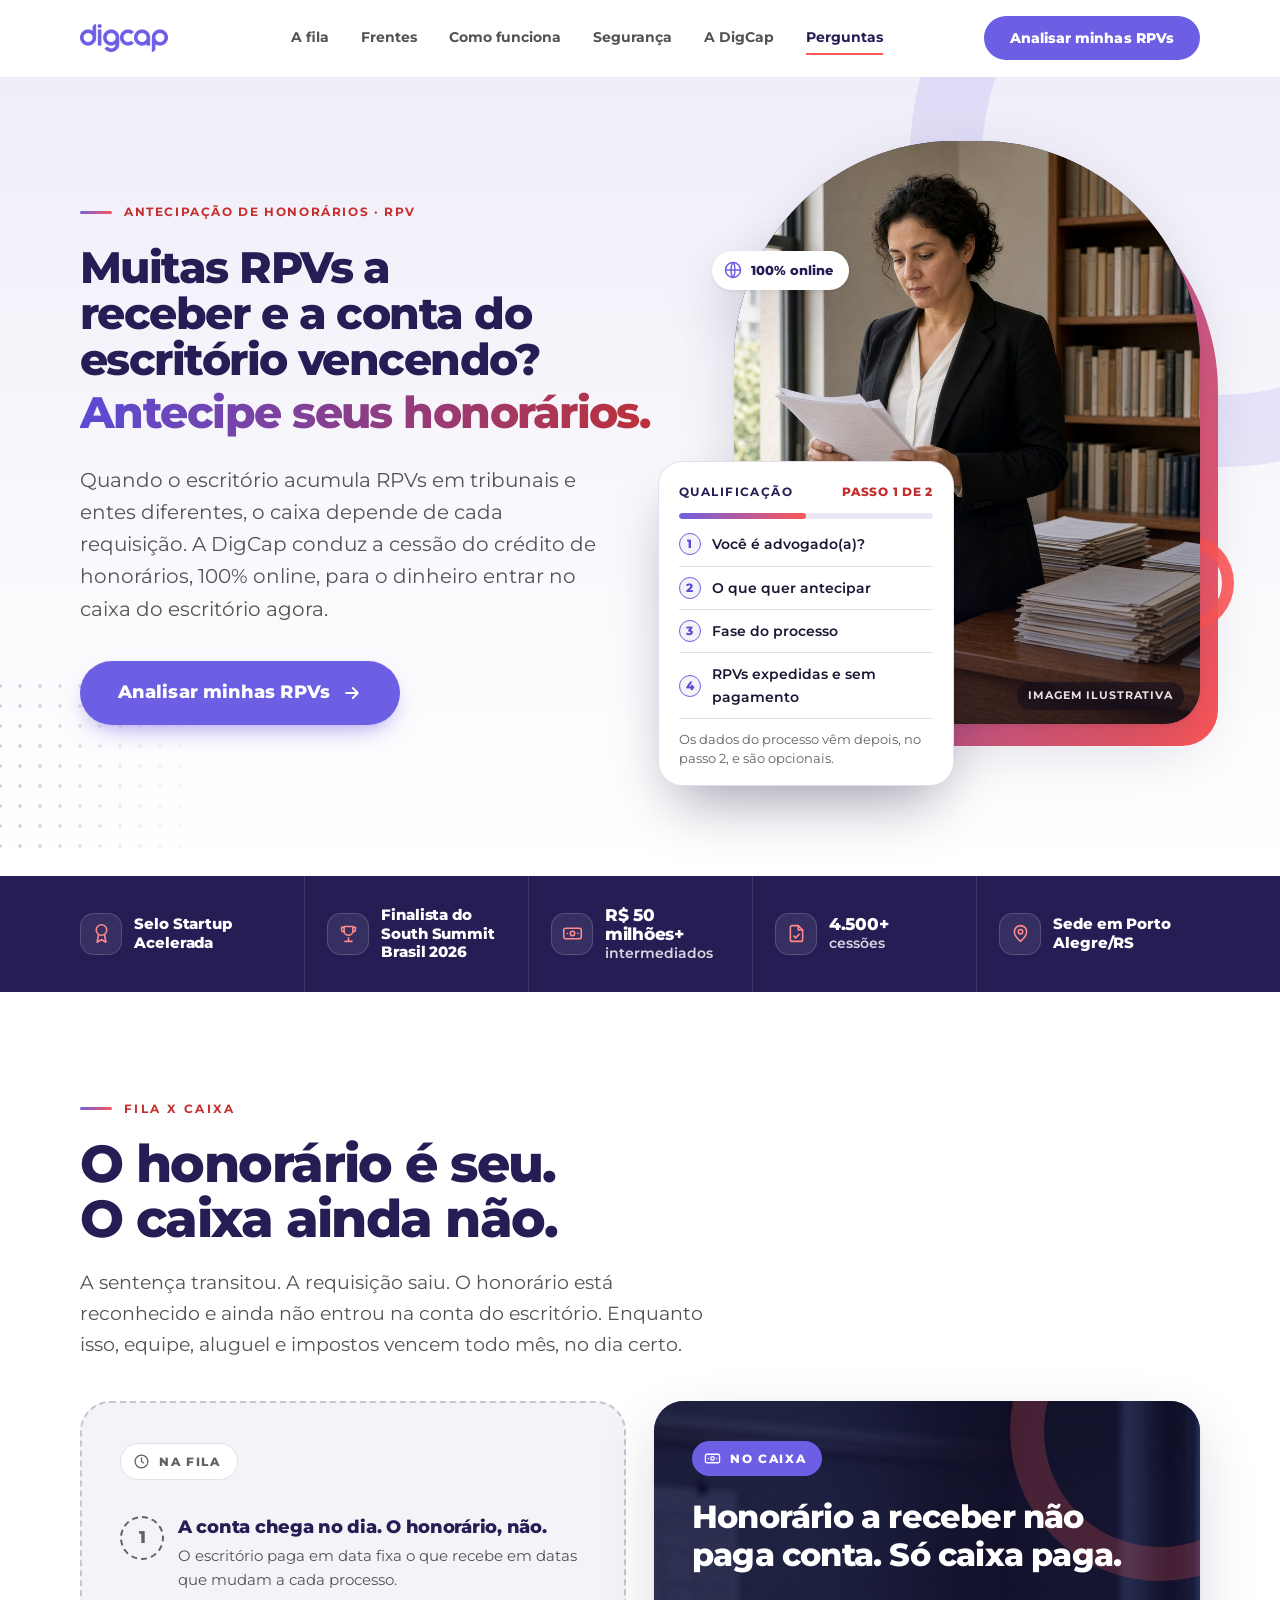
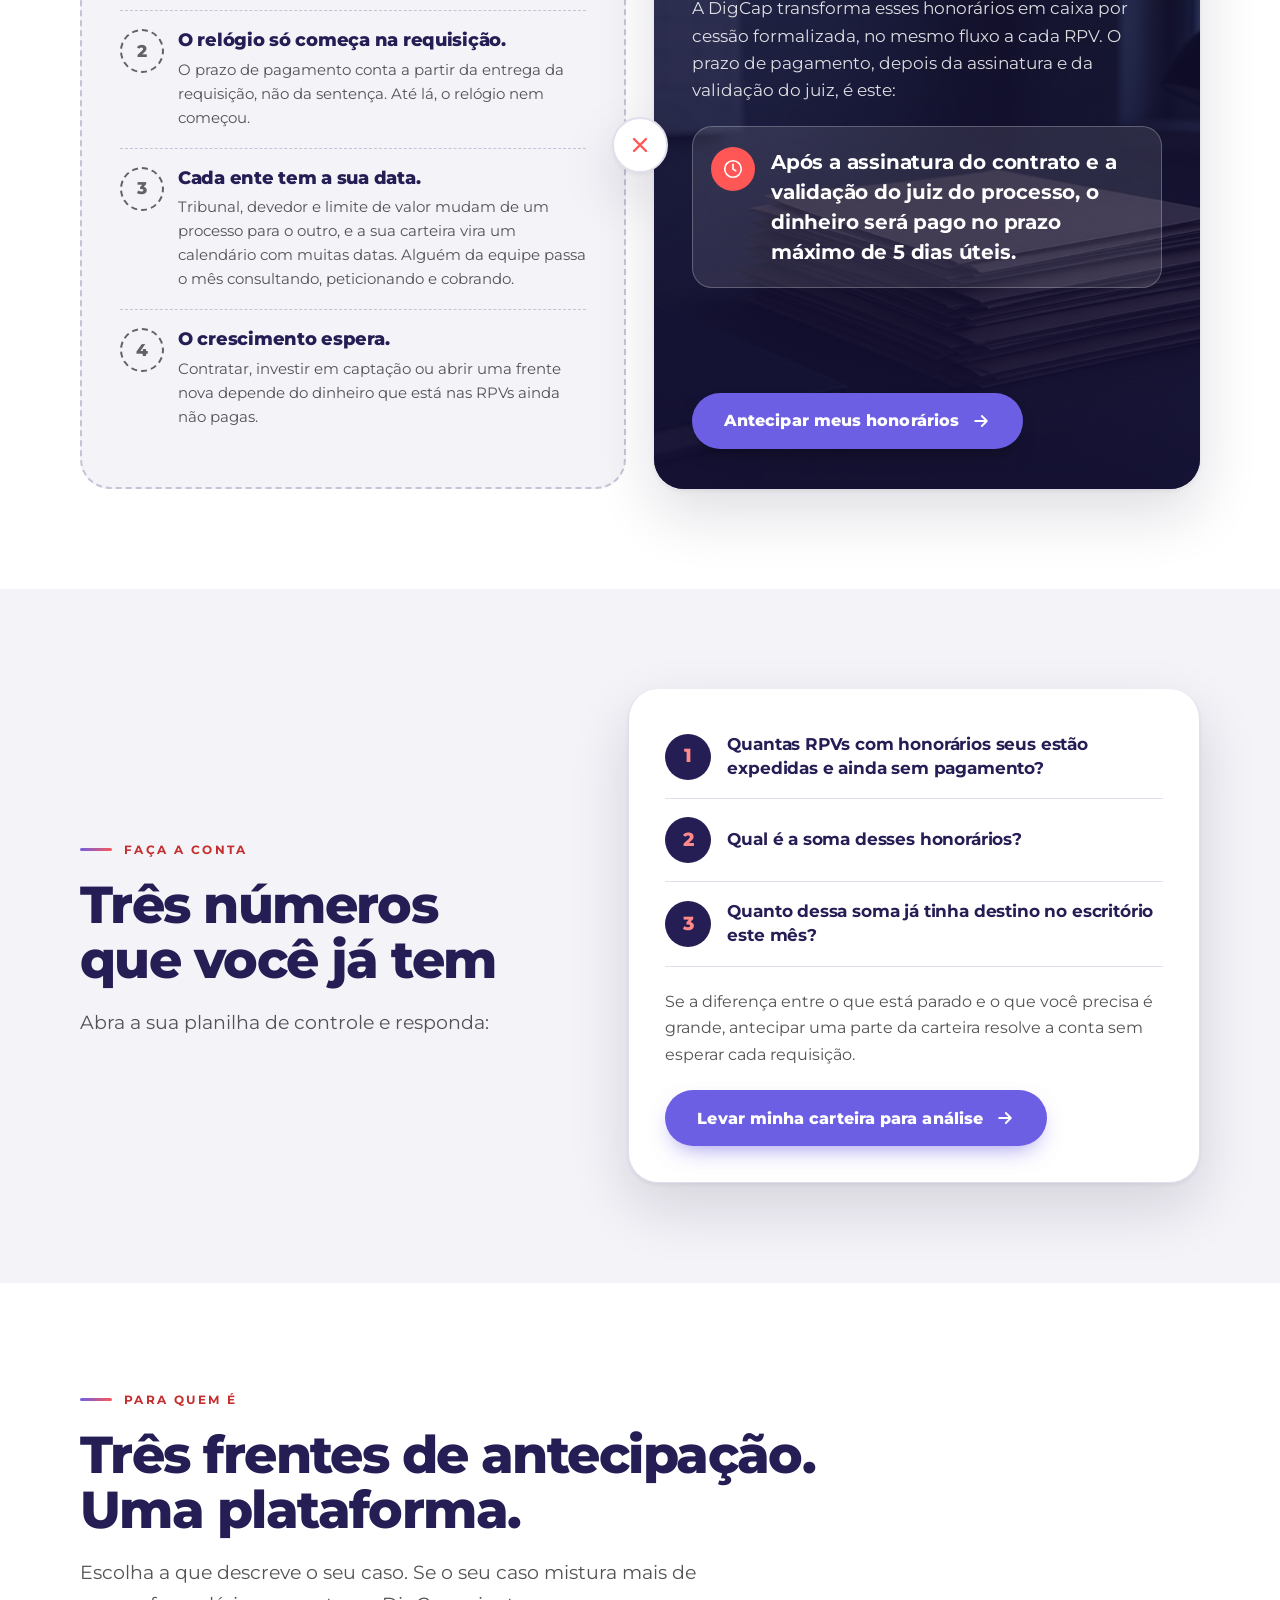
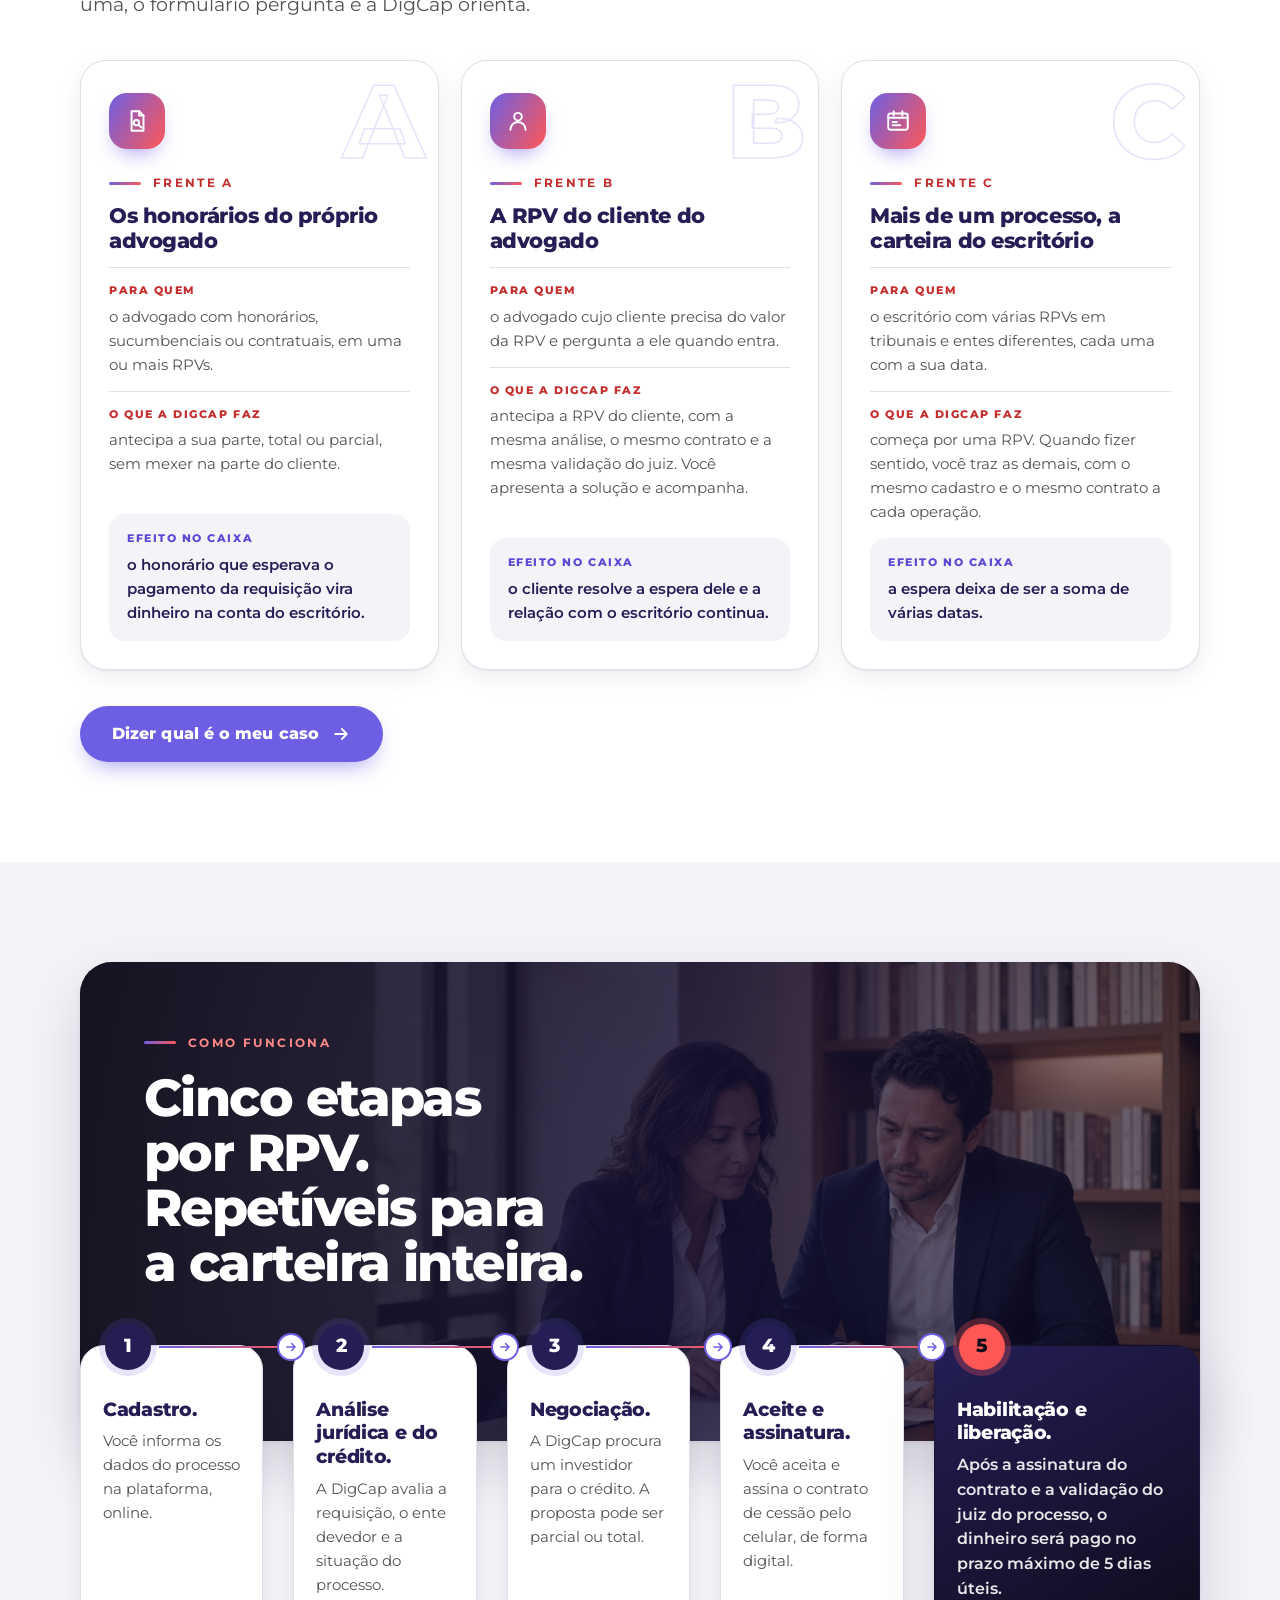
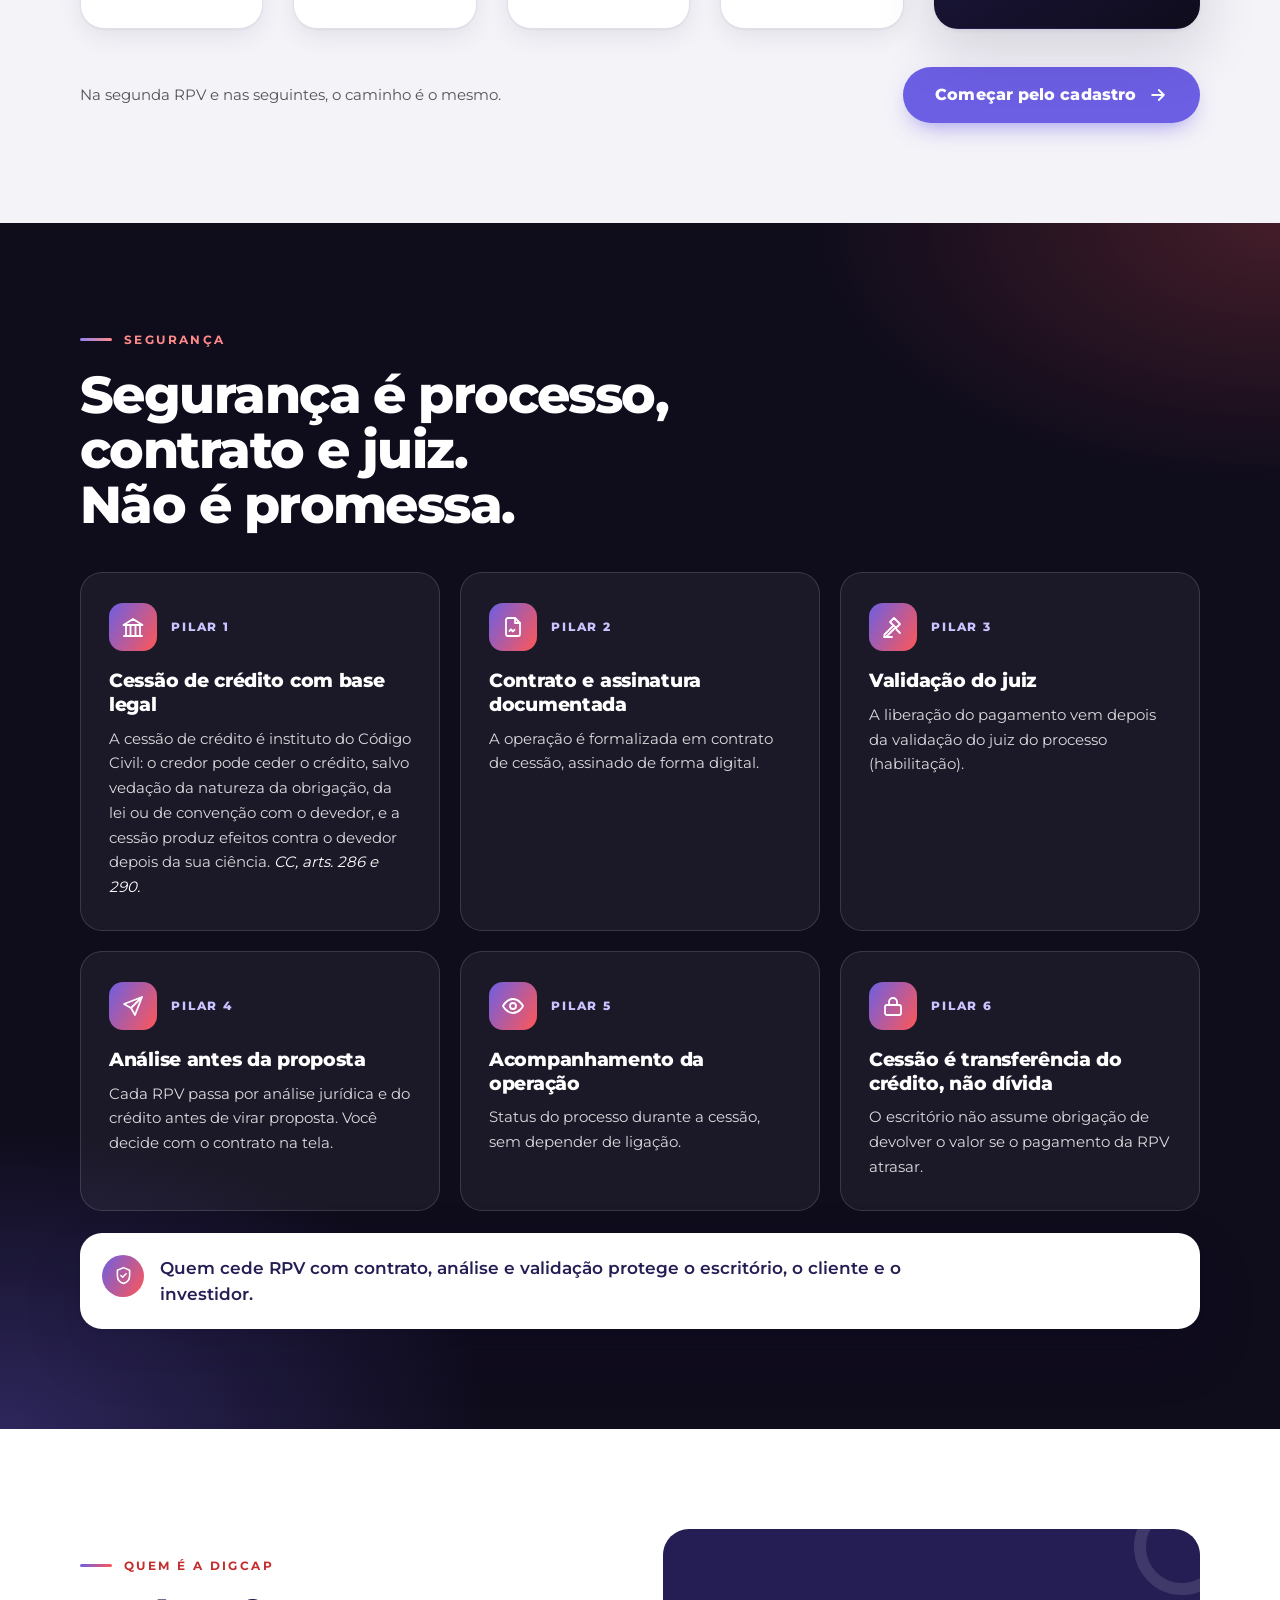
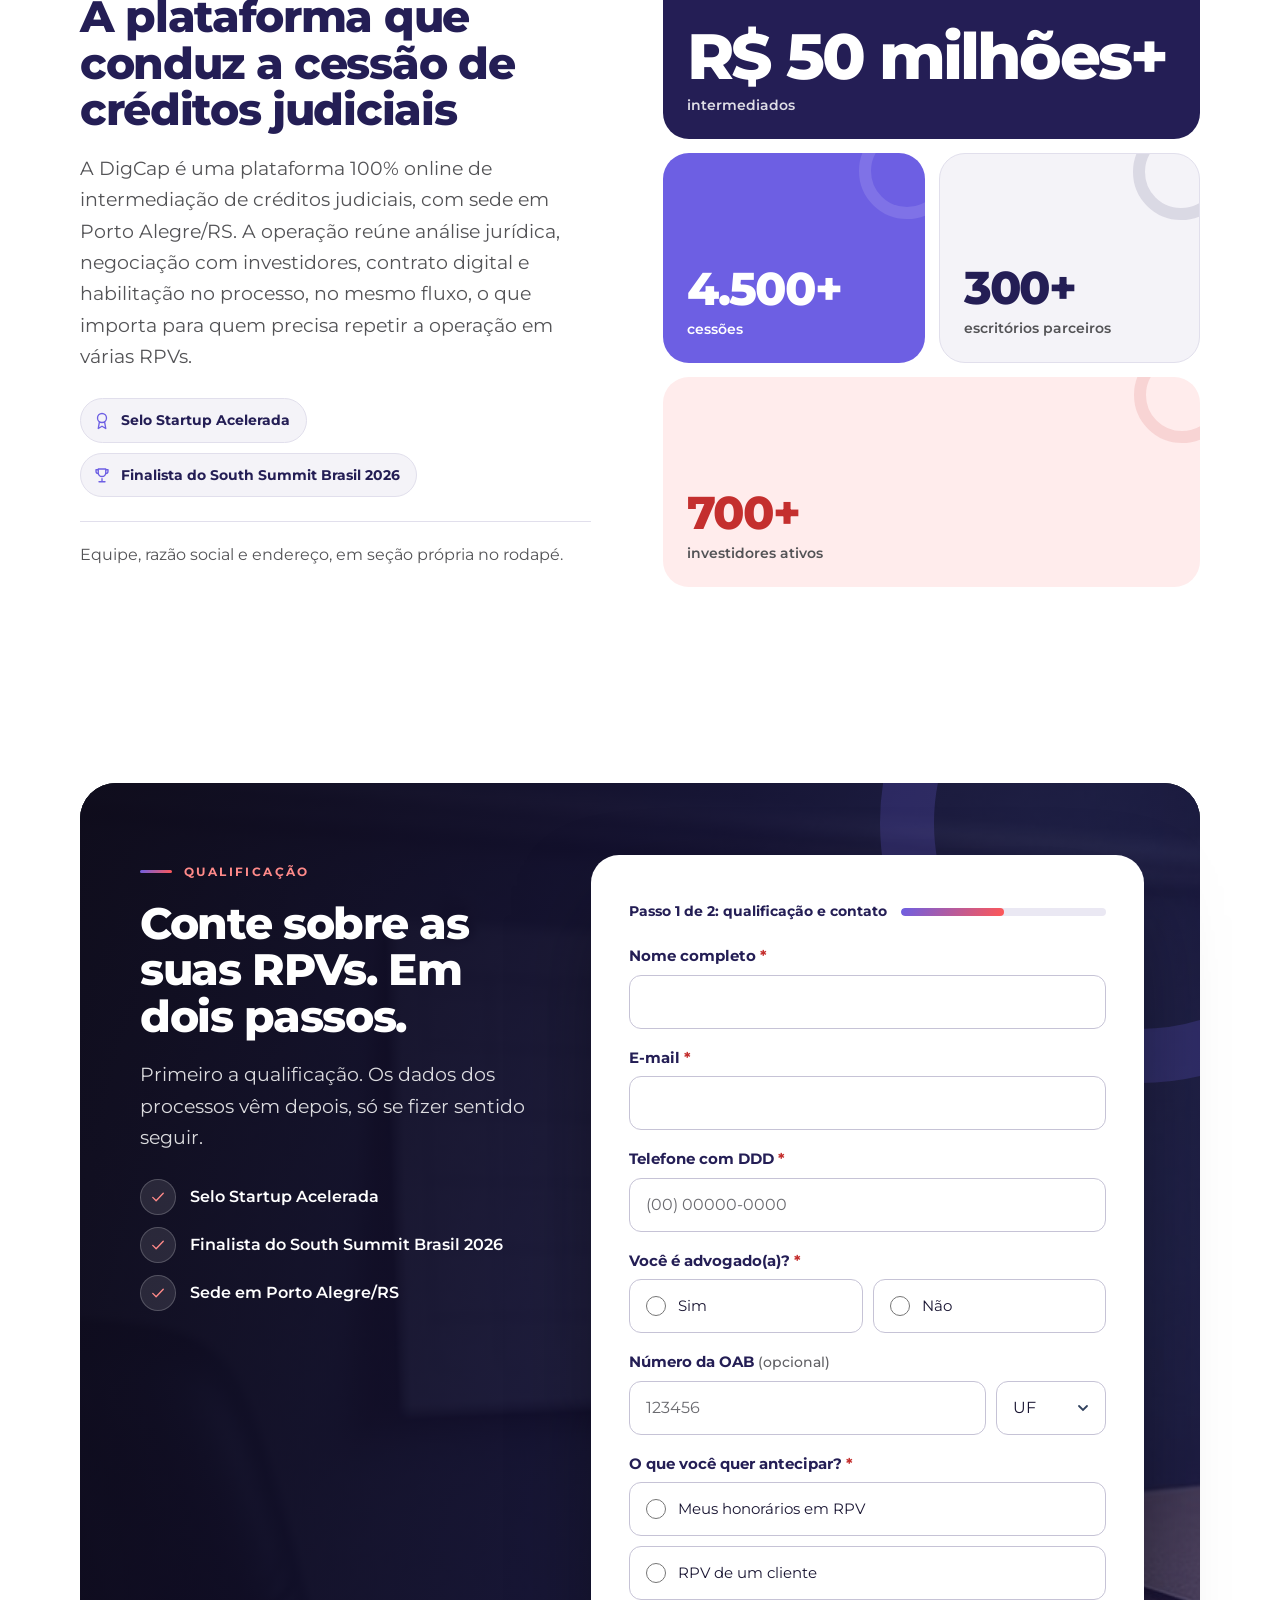
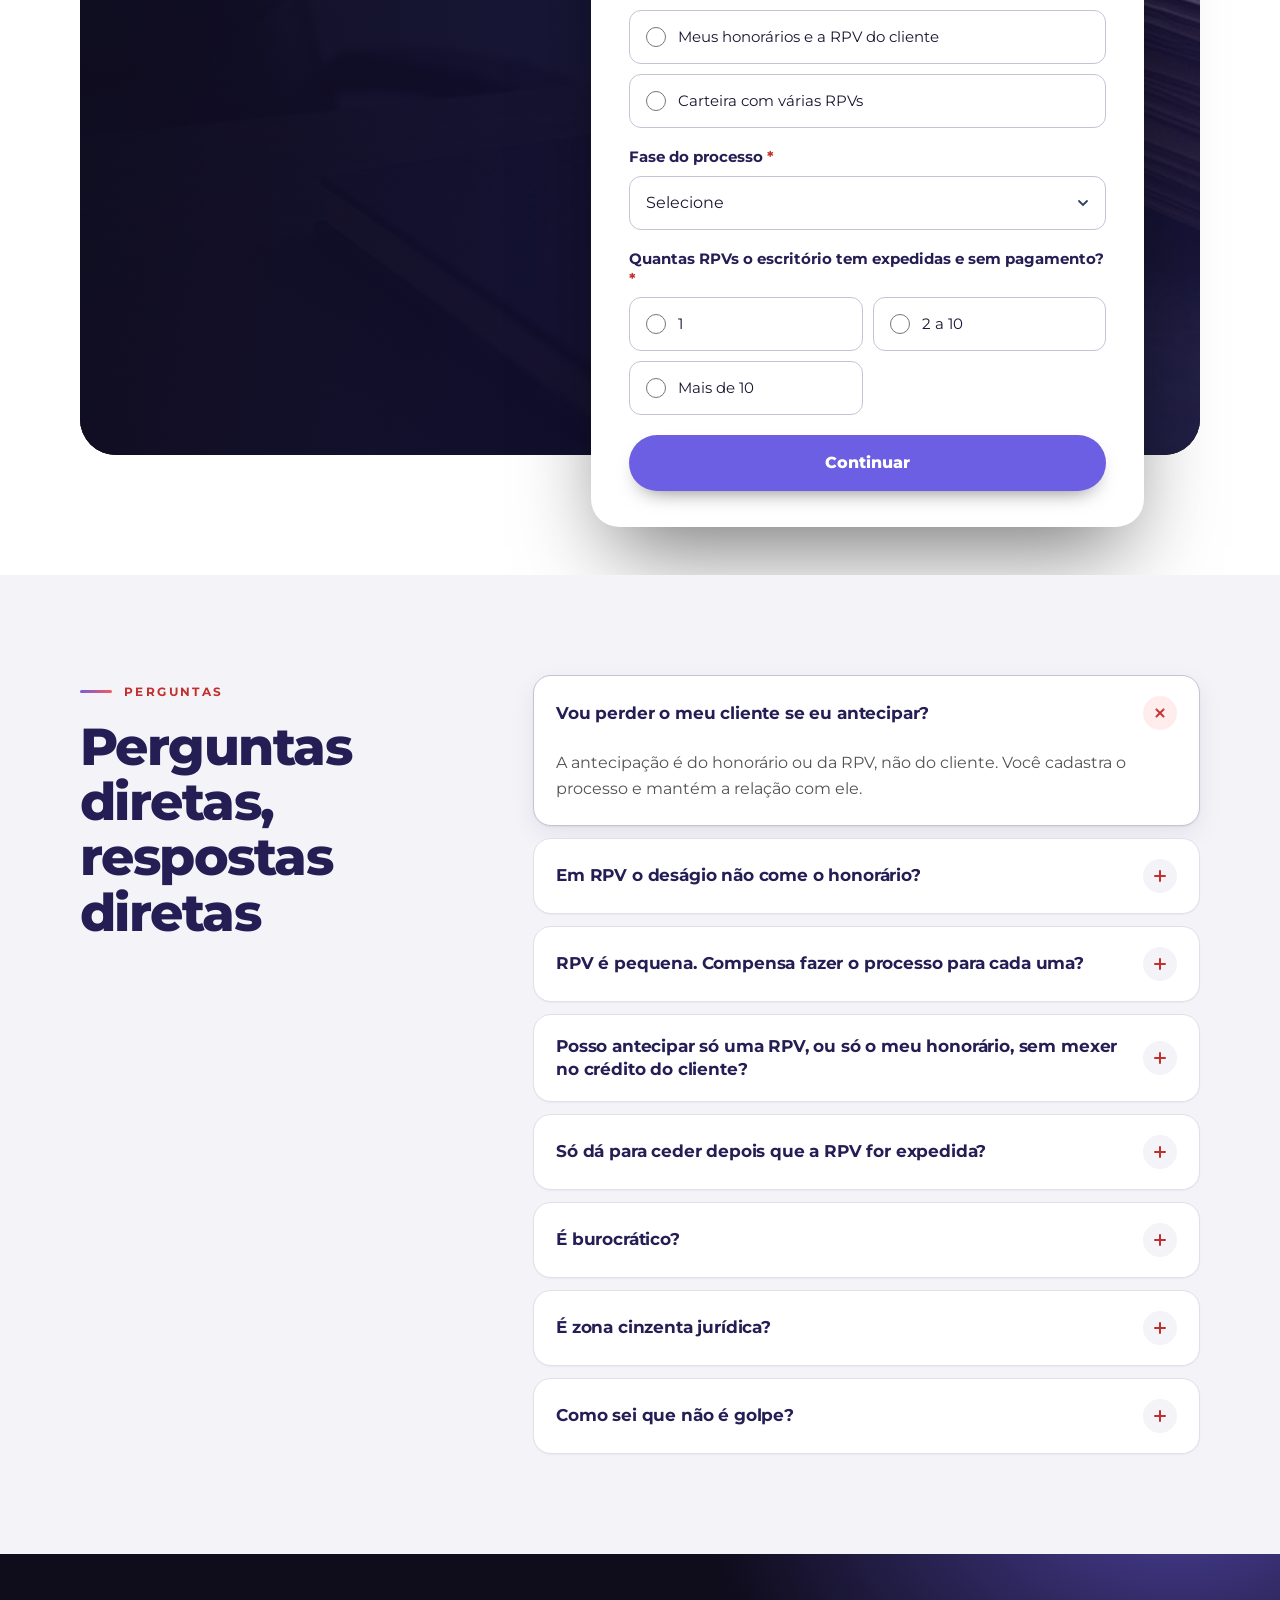
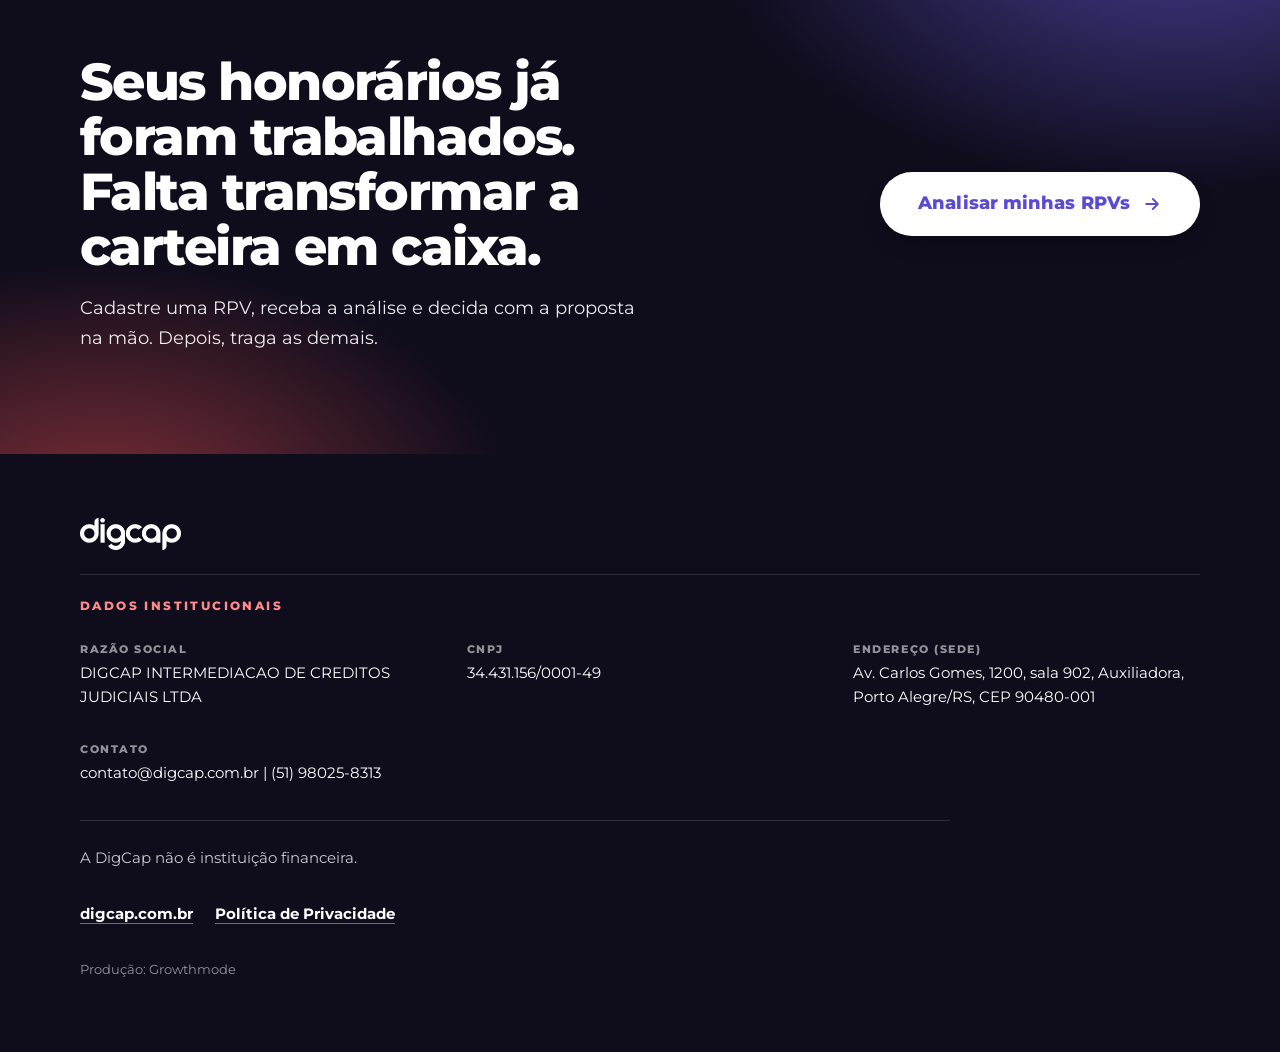
==== rpv-v4/index.html @ 435d51fa "Add precatorio-v4 and rpv-v4 static preview pages. Publish the v4 landing folders at the GitHub Page" ====
<!DOCTYPE html>
<html lang="pt-BR" data-direcao="v4" data-headline="A" data-form-step="1" data-oab="optional" data-whatsapp="off" data-internal="off" data-frente="rpv">
<head>
<meta charset="utf-8"><meta name="viewport" content="width=device-width, initial-scale=1">
<title>Antecipação de honorários de RPV | DigCap</title>
<meta name="description" content="Antecipe honorários de RPV com cessão documentada, análise jurídica e assinatura 100% online. Para advogados e escritórios com carteira.">
<meta name="robots" content="noindex,nofollow">
<meta name="theme-color" content="#FFFFFF">
<link rel="preload" href="assets/fonts/montserrat-latin-var.woff2" as="font" type="font/woff2" crossorigin>
<link rel="icon" href="assets/logo/favicon-dc-64.png" type="image/png" sizes="64x64">
<link rel="apple-touch-icon" href="assets/logo/apple-touch-icon-dc-180.png">
<link rel="stylesheet" href="css/main.css">
<script>document.documentElement.className+=" js"</script>
<script src="js/main.js"></script>
</head>
<body>
<a class="skip" href="#conteudo">Ir para o conteúdo</a>
<header class="header" id="topo"><div class="container bar"><a class="logo" href="#hero"><img src="assets/logo/digcap-wordmark-roxo.png" width="88" height="28" alt="DigCap"></a><nav class="nav" aria-label="Seções da página"><a href="#caixa">A fila</a><a href="#para-quem-e">Frentes</a><a href="#como-funciona">Como funciona</a><a href="#seguro">Segurança</a><a href="#quem-e-a-digcap">A DigCap</a><a href="#faq">Perguntas</a></nav><a class="btn btn-p btn-sm" href="#qualificacao">Analisar minhas RPVs</a></div></header>
<main id="conteudo">
<section class="hero3" id="hero" data-section="hero" aria-labelledby="hero-title"><div class="container hero3-in"><div class="hero3-txt"><span class="eyebrow">Antecipação de honorários · RPV</span><h1 id="hero-title"><span class="h1-a">Muitas RPVs a receber e a conta do escritório vencendo?</span> <span class="h1-b">Antecipe seus honorários.</span></h1><p class="sub">Quando o escritório acumula RPVs em tribunais e entes diferentes, o caixa depende de cada requisição. A DigCap conduz a cessão do crédito de honorários, 100% online, para o dinheiro entrar no caixa do escritório agora.</p><a class="btn btn-p btn-lg" href="#qualificacao">Analisar minhas RPVs <svg class="ico-s" viewBox="0 0 24 24" aria-hidden="true"><path d="M5 12h14M13 6l6 6-6 6"/></svg></a></div><div class="hero3-media"><figure class="hero3-photo"><img src="assets/advogada.jpg" alt="Advogada em pé em um escritório, lendo documentos de um processo" width="864" height="1152" fetchpriority="high"><figcaption>Imagem ilustrativa</figcaption></figure><span class="hero3-seal"><svg class="ico-s" viewBox="0 0 24 24" aria-hidden="true"><circle cx="12" cy="12" r="9"/><path d="M3 12h18M12 3c3 3 3 15 0 18M12 3c-3 3-3 15 0 18"/></svg><span>100% online</span></span><aside class="ficha3" aria-label="Prévia da qualificação"><div class="fh"><b>Qualificação</b><span>Passo 1 de 2</span></div><div class="fbar"><i></i></div><ul><li style="--i:0"><span class="qn" aria-hidden="true">1</span> Você é advogado(a)?</li><li style="--i:1"><span class="qn" aria-hidden="true">2</span> O que quer antecipar</li><li style="--i:2"><span class="qn" aria-hidden="true">3</span> Fase do processo</li><li style="--i:3"><span class="qn" aria-hidden="true">4</span> RPVs expedidas e sem pagamento</li></ul><p class="ff">Os dados do processo vêm depois, no passo 2, e são opcionais.</p></aside></div></div></section>
<section class="cred" data-section="credenciais" aria-label="Credenciais"><div class="container"><ul><li class="reveal" style="--d:0.00s"><span class="ci"><svg class="ico-s" viewBox="0 0 24 24" aria-hidden="true"><circle cx="12" cy="8" r="6"/><path d="M15.5 13.5 17 22l-5-3-5 3 1.5-8.5"/></svg></span><span><b class="t">Selo Startup Acelerada</b></span></li><li class="reveal" style="--d:0.06s"><span class="ci"><svg class="ico-s" viewBox="0 0 24 24" aria-hidden="true"><path d="M8 21h8M12 17v4M7 4h10v5a5 5 0 0 1-10 0z"/><path d="M17 5h3v2a3 3 0 0 1-3 3M7 5H4v2a3 3 0 0 0 3 3"/></svg></span><span><b class="t">Finalista do South Summit Brasil 2026</b></span></li><li class="reveal" style="--d:0.12s"><span class="ci"><svg class="ico-s" viewBox="0 0 24 24" aria-hidden="true"><rect x="2" y="6" width="20" height="12" rx="2"/><circle cx="12" cy="12" r="2.5"/><path d="M6 12h.01M18 12h.01"/></svg></span><span><b>R$ 50 milhões+</b> intermediados</span></li><li class="reveal" style="--d:0.18s"><span class="ci"><svg class="ico-s" viewBox="0 0 24 24" aria-hidden="true"><path d="M14 3H7a2 2 0 0 0-2 2v14a2 2 0 0 0 2 2h10a2 2 0 0 0 2-2V8z"/><path d="M14 3v5h5"/><path d="m9 15 2 2 4-4"/></svg></span><span><b>4.500+</b> cessões</span></li><li class="reveal" style="--d:0.24s"><span class="ci"><svg class="ico-s" viewBox="0 0 24 24" aria-hidden="true"><path d="M12 21s7-6.2 7-11a7 7 0 0 0-14 0c0 4.8 7 11 7 11z"/><circle cx="12" cy="10" r="2.5"/></svg></span><span><b class="t">Sede em Porto Alegre/RS</b></span></li></ul></div></section>
<section class="section " id="caixa" data-section="caixa"><div class="container"><div class="head reveal"><span class="eyebrow">Fila x caixa</span><h2>O honorário é seu. O caixa ainda não.</h2><div class="lede"><p>A sentença transitou. A requisição saiu. O honorário está reconhecido e ainda não entrou na conta do escritório. Enquanto isso, equipe, aluguel e impostos vencem todo mês, no dia certo.</p></div></div><div class="versus"><div class="vs-col vs-fila"><span class="vs-tag"><svg class="ico-s" viewBox="0 0 24 24" aria-hidden="true"><circle cx="12" cy="12" r="9"/><path d="M12 7v5l3 2"/></svg> Na fila</span><ol class="fila"><li class="reveal" style="--d:0.00s"><span class="n" aria-hidden="true">1</span><div><h3>A conta chega no dia. O honorário, não.</h3><p>O escritório paga em data fixa o que recebe em datas que mudam a cada processo.</p></div></li><li class="reveal" style="--d:0.07s"><span class="n" aria-hidden="true">2</span><div><h3>O relógio só começa na requisição.</h3><p>O prazo de pagamento conta a partir da entrega da requisição, não da sentença. Até lá, o relógio nem começou.</p></div></li><li class="reveal" style="--d:0.14s"><span class="n" aria-hidden="true">3</span><div><h3>Cada ente tem a sua data.</h3><p>Tribunal, devedor e limite de valor mudam de um processo para o outro, e a sua carteira vira um calendário com muitas datas. Alguém da equipe passa o mês consultando, peticionando e cobrando.</p></div></li><li class="reveal" style="--d:0.21s"><span class="n" aria-hidden="true">4</span><div><h3>O crescimento espera.</h3><p>Contratar, investir em captação ou abrir uma frente nova depende do dinheiro que está nas RPVs ainda não pagas.</p></div></li></ol></div><span class="vs-sep" aria-hidden="true"><svg class="ico-s" viewBox="0 0 24 24" aria-hidden="true"><path d="M6 6l12 12M18 6 6 18"/></svg></span><div class="vs-col vs-caixa"><span class="vs-tag"><svg class="ico-s" viewBox="0 0 24 24" aria-hidden="true"><rect x="2" y="6" width="20" height="12" rx="2"/><circle cx="12" cy="12" r="2.5"/><path d="M6 12h.01M18 12h.01"/></svg> No caixa</span><p class="pull reveal">Honorário a receber não paga conta. Só caixa paga.</p><p class="fp reveal">A DigCap transforma esses honorários em caixa por cessão formalizada, no mesmo fluxo a cada RPV. O prazo de pagamento, depois da assinatura e da validação do juiz, é este:</p><blockquote class="prazo reveal"><span class="pi"><svg class="ico-s" viewBox="0 0 24 24" aria-hidden="true"><circle cx="12" cy="12" r="9"/><path d="M12 7v5l3 2"/></svg></span><span>Após a assinatura do contrato e a validação do juiz do processo, o dinheiro será pago no prazo máximo de 5 dias úteis.</span></blockquote><p class="vs-cta reveal"><a class="btn btn-p" href="#qualificacao">Antecipar meus honorários <svg class="ico-s" viewBox="0 0 24 24" aria-hidden="true"><path d="M5 12h14M13 6l6 6-6 6"/></svg></a></p></div></div></div></section>
<section class="section sec-soft" id="conta-do-escritorio" data-section="conta-do-escritorio"><div class="container"><div class="conta3"><div class="head reveal" style="margin-bottom:0"><span class="eyebrow">Faça a conta</span><h2>Três números que você já tem</h2><div class="lede"><p>Abra a sua planilha de controle e responda:</p></div></div><div class="conta3-card reveal"><ol><li class="reveal" style="--d:0.00s"><span class="kn" aria-hidden="true">1</span><p>Quantas RPVs com honorários seus estão expedidas e ainda sem pagamento?</p></li><li class="reveal" style="--d:0.08s"><span class="kn" aria-hidden="true">2</span><p>Qual é a soma desses honorários?</p></li><li class="reveal" style="--d:0.16s"><span class="kn" aria-hidden="true">3</span><p>Quanto dessa soma já tinha destino no escritório este mês?</p></li></ol><div class="conta3-fim"><p>Se a diferença entre o que está parado e o que você precisa é grande, antecipar uma parte da carteira resolve a conta sem esperar cada requisição.</p><a class="btn btn-p" href="#qualificacao">Levar minha carteira para análise <svg class="ico-s" viewBox="0 0 24 24" aria-hidden="true"><path d="M5 12h14M13 6l6 6-6 6"/></svg></a></div></div></div></div></section>
<section class="section " id="para-quem-e" data-section="para-quem-e"><div class="container"><div class="head reveal"><span class="eyebrow">Para quem é</span><h2>Três frentes de antecipação. Uma plataforma.</h2><div class="lede"><p>Escolha a que descreve o seu caso. Se o seu caso mistura mais de uma, o formulário pergunta e a DigCap orienta.</p></div></div><div class="cards4"><article class="fcard4 reveal" style="--d:0.00s" data-front="a"><span class="gl" aria-hidden="true">A</span><div class="fc-top"><span class="ic"><svg class="ico-s" viewBox="0 0 24 24" aria-hidden="true"><path d="M7 3h7l4 4v14H7z"/><path d="M14 3v4h4"/><circle cx="11.5" cy="13.5" r="2.5"/><path d="M13.3 15.3L16 18"/></svg></span><span class="eyebrow">Frente A</span><h3>Os honorários do próprio advogado</h3></div><div class="fc-rows"><div class="frow4"><span class="fl">Para quem</span><p>o advogado com honorários, sucumbenciais ou contratuais, em uma ou mais RPVs.</p></div><div class="frow4"><span class="fl">O que a DigCap faz</span><p>antecipa a sua parte, total ou parcial, sem mexer na parte do cliente.</p></div><div class="frow4 fx"><span class="fl">Efeito no caixa</span><p>o honorário que esperava o pagamento da requisição vira dinheiro na conta do escritório.</p></div></div></article><article class="fcard4 reveal" style="--d:0.08s" data-front="b"><span class="gl" aria-hidden="true">B</span><div class="fc-top"><span class="ic"><svg class="ico-s" viewBox="0 0 24 24" aria-hidden="true"><circle cx="12" cy="8" r="3.5"/><path d="M5 20a7 7 0 0 1 14 0"/></svg></span><span class="eyebrow">Frente B</span><h3>A RPV do cliente do advogado</h3></div><div class="fc-rows"><div class="frow4"><span class="fl">Para quem</span><p>o advogado cujo cliente precisa do valor da RPV e pergunta a ele quando entra.</p></div><div class="frow4"><span class="fl">O que a DigCap faz</span><p>antecipa a RPV do cliente, com a mesma análise, o mesmo contrato e a mesma validação do juiz. Você apresenta a solução e acompanha.</p></div><div class="frow4 fx"><span class="fl">Efeito no caixa</span><p>o cliente resolve a espera dele e a relação com o escritório continua.</p></div></div></article><article class="fcard4 reveal" style="--d:0.16s" data-front="c"><span class="gl" aria-hidden="true">C</span><div class="fc-top"><span class="ic"><svg class="ico-s" viewBox="0 0 24 24" aria-hidden="true"><rect x="3" y="5" width="18" height="15" rx="2"/><path d="M3 9h18M8 3v4M16 3v4"/><path d="M7 13h4M7 16h7"/></svg></span><span class="eyebrow">Frente C</span><h3>Mais de um processo, a carteira do escritório</h3></div><div class="fc-rows"><div class="frow4"><span class="fl">Para quem</span><p>o escritório com várias RPVs em tribunais e entes diferentes, cada uma com a sua data.</p></div><div class="frow4"><span class="fl">O que a DigCap faz</span><p>começa por uma RPV. Quando fizer sentido, você traz as demais, com o mesmo cadastro e o mesmo contrato a cada operação.</p></div><div class="frow4 fx"><span class="fl">Efeito no caixa</span><p>a espera deixa de ser a soma de várias datas.</p></div></div></article></div><p class="cta-row reveal"><a class="btn btn-p" href="#qualificacao">Dizer qual é o meu caso <svg class="ico-s" viewBox="0 0 24 24" aria-hidden="true"><path d="M5 12h14M13 6l6 6-6 6"/></svg></a></p></div></section>
<section class="section como3" id="como-funciona" data-section="como-funciona"><div class="container"><div class="como-banner"><img src="assets/hero-escritorio.jpg" alt="Duas pessoas analisando documentos de um processo em uma mesa de escritório" width="1280" height="720" loading="lazy"><div class="como-banner-in reveal"><span class="eyebrow">Como funciona</span><h2>Cinco etapas por RPV. Repetíveis para a carteira inteira.</h2></div></div><ol class="steps steps4"><li class="step reveal" style="--d:0.00s"><span class="n">1</span><span class="link" aria-hidden="true"><span class="ar ar-r"><svg class="ico-s" viewBox="0 0 24 24" aria-hidden="true"><path d="M5 12h14M13 6l6 6-6 6"/></svg></span><span class="ar ar-d"><svg class="ico-s" viewBox="0 0 24 24" aria-hidden="true"><path d="M12 5v14M6 13l6 6 6-6"/></svg></span></span><h3>Cadastro.</h3><p>Você informa os dados do processo na plataforma, online.</p></li><li class="step reveal" style="--d:0.07s"><span class="n">2</span><span class="link" aria-hidden="true"><span class="ar ar-r"><svg class="ico-s" viewBox="0 0 24 24" aria-hidden="true"><path d="M5 12h14M13 6l6 6-6 6"/></svg></span><span class="ar ar-d"><svg class="ico-s" viewBox="0 0 24 24" aria-hidden="true"><path d="M12 5v14M6 13l6 6 6-6"/></svg></span></span><h3>Análise jurídica e do crédito.</h3><p>A DigCap avalia a requisição, o ente devedor e a situação do processo.</p></li><li class="step reveal" style="--d:0.14s"><span class="n">3</span><span class="link" aria-hidden="true"><span class="ar ar-r"><svg class="ico-s" viewBox="0 0 24 24" aria-hidden="true"><path d="M5 12h14M13 6l6 6-6 6"/></svg></span><span class="ar ar-d"><svg class="ico-s" viewBox="0 0 24 24" aria-hidden="true"><path d="M12 5v14M6 13l6 6 6-6"/></svg></span></span><h3>Negociação.</h3><p>A DigCap procura um investidor para o crédito. A proposta pode ser parcial ou total.</p></li><li class="step reveal" style="--d:0.21s"><span class="n">4</span><span class="link" aria-hidden="true"><span class="ar ar-r"><svg class="ico-s" viewBox="0 0 24 24" aria-hidden="true"><path d="M5 12h14M13 6l6 6-6 6"/></svg></span><span class="ar ar-d"><svg class="ico-s" viewBox="0 0 24 24" aria-hidden="true"><path d="M12 5v14M6 13l6 6 6-6"/></svg></span></span><h3>Aceite e assinatura.</h3><p>Você aceita e assina o contrato de cessão pelo celular, de forma digital.</p></li><li class="step reveal" style="--d:0.28s"><span class="n">5</span><h3>Habilitação e liberação.</h3><p>Após a assinatura do contrato e a validação do juiz do processo, o dinheiro será pago no prazo máximo de 5 dias úteis.</p></li></ol><div class="como-foot reveal"><p class="passo-nota">Na segunda RPV e nas seguintes, o caminho é o mesmo.</p><a class="btn btn-p" href="#qualificacao">Começar pelo cadastro <svg class="ico-s" viewBox="0 0 24 24" aria-hidden="true"><path d="M5 12h14M13 6l6 6-6 6"/></svg></a></div></div></section>
<section class="section seg3 seg4 on-dark" id="seguro" data-section="seguro"><div class="container"><div class="head reveal"><span class="eyebrow">Segurança</span><h2>Segurança é processo, contrato e juiz. Não é promessa.</h2></div><ul class="pgrid"><li class="pillar4 reveal" style="--d:0.00s"><div class="pt"><span class="pi"><svg class="ico-s" viewBox="0 0 24 24" aria-hidden="true"><path d="M3 21h18M5 21V10M9.5 21V10M14.5 21V10M19 21V10M2.5 10 12 4l9.5 6z"/></svg></span><span class="pn">Pilar 1</span></div><h3>Cessão de crédito com base legal</h3><p>A cessão de crédito é instituto do Código Civil: o credor pode ceder o crédito, salvo vedação da natureza da obrigação, da lei ou de convenção com o devedor, e a cessão produz efeitos contra o devedor depois da sua ciência. <em>CC, arts. 286 e 290.</em></p></li><li class="pillar4 reveal" style="--d:0.08s"><div class="pt"><span class="pi"><svg class="ico-s" viewBox="0 0 24 24" aria-hidden="true"><path d="M14 3H7a2 2 0 0 0-2 2v14a2 2 0 0 0 2 2h10a2 2 0 0 0 2-2V8z"/><path d="M14 3v5h5"/><path d="M8.5 16c1.2-2 2-2 2.5-.5s1.3 1 2.5-.8"/></svg></span><span class="pn">Pilar 2</span></div><h3>Contrato e assinatura documentada</h3><p>A operação é formalizada em contrato de cessão, assinado de forma digital.</p></li><li class="pillar4 reveal" style="--d:0.16s"><div class="pt"><span class="pi"><svg class="ico-s" viewBox="0 0 24 24" aria-hidden="true"><path d="m14 13-8.5 8.5a1.5 1.5 0 0 1-2-2L12 11M9 7l4-4 6 6-4 4zM15.5 14.5 19 18M3 22h8"/></svg></span><span class="pn">Pilar 3</span></div><h3>Validação do juiz</h3><p>A liberação do pagamento vem depois da validação do juiz do processo (habilitação).</p></li><li class="pillar4 reveal" style="--d:0.00s"><div class="pt"><span class="pi"><svg class="ico-s" viewBox="0 0 24 24" aria-hidden="true"><path d="M21 3 10 14M21 3l-7 18-4-7-7-4z"/></svg></span><span class="pn">Pilar 4</span></div><h3>Análise antes da proposta</h3><p>Cada RPV passa por análise jurídica e do crédito antes de virar proposta. Você decide com o contrato na tela.</p></li><li class="pillar4 reveal" style="--d:0.08s"><div class="pt"><span class="pi"><svg class="ico-s" viewBox="0 0 24 24" aria-hidden="true"><path d="M2 12s3.6-7 10-7 10 7 10 7-3.6 7-10 7S2 12 2 12z"/><circle cx="12" cy="12" r="3"/></svg></span><span class="pn">Pilar 5</span></div><h3>Acompanhamento da operação</h3><p>Status do processo durante a cessão, sem depender de ligação.</p></li><li class="pillar4 reveal" style="--d:0.16s"><div class="pt"><span class="pi"><svg class="ico-s" viewBox="0 0 24 24" aria-hidden="true"><rect x="4" y="11" width="16" height="10" rx="2"/><path d="M8 11V8a4 4 0 0 1 8 0v3"/></svg></span><span class="pn">Pilar 6</span></div><h3>Cessão é transferência do crédito, não dívida</h3><p>O escritório não assume obrigação de devolver o valor se o pagamento da RPV atrasar.</p></li></ul><p class="closing reveal"><span class="ci"><svg class="ico-s" viewBox="0 0 24 24" aria-hidden="true"><path d="M12 3 5 6v6c0 4.5 3 8 7 9 4-1 7-4.5 7-9V6z"/><path d="m9 12 2 2 4-4"/></svg></span><span>Quem cede RPV com contrato, análise e validação protege o escritório, o cliente e o investidor.</span></p></div></section>
<section class="section " id="quem-e-a-digcap" data-section="quem-e-a-digcap"><div class="container"><div class="quem3"><div class="quem3-txt reveal"><span class="eyebrow">Quem é a DigCap</span><h2>A plataforma que conduz a cessão de créditos judiciais</h2><div class="lede"><p>A DigCap é uma plataforma 100% online de intermediação de créditos judiciais, com sede em Porto Alegre/RS. A operação reúne análise jurídica, negociação com investidores, contrato digital e habilitação no processo, no mesmo fluxo, o que importa para quem precisa repetir a operação em várias RPVs.</p></div><ul class="badges3"><li><svg class="ico-s" viewBox="0 0 24 24" aria-hidden="true"><circle cx="12" cy="8" r="6"/><path d="M15.5 13.5 17 22l-5-3-5 3 1.5-8.5"/></svg>Selo Startup Acelerada</li><li><svg class="ico-s" viewBox="0 0 24 24" aria-hidden="true"><path d="M8 21h8M12 17v4M7 4h10v5a5 5 0 0 1-10 0z"/><path d="M17 5h3v2a3 3 0 0 1-3 3M7 5H4v2a3 3 0 0 0 3 3"/></svg>Finalista do South Summit Brasil 2026</li></ul><p class="por">Equipe, razão social e endereço, em seção própria no rodapé.</p></div><ul class="tiles"><li class="tile t1 reveal" style="--d:0.00s"><b>R$ 50 milhões+</b><span>intermediados</span></li><li class="tile t2 reveal" style="--d:0.07s"><b>4.500+</b><span>cessões</span></li><li class="tile t3 reveal" style="--d:0.14s"><b>300+</b><span>escritórios parceiros</span></li><li class="tile t4 reveal" style="--d:0.21s"><b>700+</b><span>investidores ativos</span></li></ul></div></div></section>
<section class="section form3" id="qualificacao" data-section="qualificacao"><div class="container"><div class="form3-panel"><div class="form3-bg" aria-hidden="true"></div><div class="form3-grid"><div class="form-intro"><span class="eyebrow">Qualificação</span><h2>Conte sobre as suas RPVs. Em dois passos.</h2><div class="lede"><p>Primeiro a qualificação. Os dados dos processos vêm depois, só se fizer sentido seguir.</p></div><ul class="trust"><li><span class="ci"><svg class="ico-s" viewBox="0 0 24 24" aria-hidden="true"><path d="m5 12.5 4.5 4.5L19 7"/></svg></span>Selo Startup Acelerada</li><li><span class="ci"><svg class="ico-s" viewBox="0 0 24 24" aria-hidden="true"><path d="m5 12.5 4.5 4.5L19 7"/></svg></span>Finalista do South Summit Brasil 2026</li><li><span class="ci"><svg class="ico-s" viewBox="0 0 24 24" aria-hidden="true"><path d="m5 12.5 4.5 4.5L19 7"/></svg></span>Sede em Porto Alegre/RS</li></ul></div><div class="form-card"><div class="progress" aria-live="polite"><span id="progress-label">Passo 1 de 2: qualificação e contato</span><div class="t"><div class="b"></div></div></div><form id="form-qualificacao" novalidate action="#" method="post"><div class="hid" aria-hidden="true">
<input type="hidden" name="utm_source" id="utm_source">
<input type="hidden" name="utm_medium" id="utm_medium">
<input type="hidden" name="utm_campaign" id="utm_campaign">
<input type="hidden" name="utm_term" id="utm_term">
<input type="hidden" name="utm_content" id="utm_content">
<input type="hidden" name="gclid" id="gclid">
<input type="hidden" name="wbraid" id="wbraid">
<input type="hidden" name="gbraid" id="gbraid">
<input type="hidden" name="fbclid" id="fbclid">
<input type="hidden" name="gclid_last" id="gclid_last">
<input type="hidden" name="fbclid_last" id="fbclid_last">
<input type="hidden" name="wbraid_last" id="wbraid_last">
<input type="hidden" name="gbraid_last" id="gbraid_last">
<input type="hidden" name="_fbp" id="_fbp">
<input type="hidden" name="_fbc" id="_fbc">
<input type="hidden" name="ga_client_id" id="ga_client_id">
<input type="hidden" name="consent_version" id="consent_version">
<input type="hidden" name="landing_url" id="landing_url">
<input type="hidden" name="referrer" id="referrer">
<input type="hidden" name="form_id" id="form_id" value="lp_advogados">
<input type="hidden" name="lp_frente" id="lp_frente" value="rpv">
<input type="hidden" name="lp_variant" id="lp_variant" value="frente-rpv-v4">
<input type="hidden" name="headline_variant" id="headline_variant" value="A">
<input type="hidden" name="submitted_at" id="submitted_at"></div><div class="fstep" id="step-1"><div class="field" id="field-nome"><label class="lbl" for="nome">Nome completo<span class="req" aria-hidden="true"> *</span></label><input class="ctl" id="nome" name="nome" autocomplete="name"><p class="field-error">Informe seu nome completo.</p></div><div class="field" id="field-email"><label class="lbl" for="email">E-mail<span class="req" aria-hidden="true"> *</span></label><input class="ctl" type="email" id="email" name="email" autocomplete="email"><p class="field-error">Informe um e-mail válido.</p></div><div class="field" id="field-telefone"><label class="lbl" for="telefone">Telefone com DDD<span class="req" aria-hidden="true"> *</span></label><input class="ctl" type="tel" id="telefone" name="telefone" autocomplete="tel" placeholder="(00) 00000-0000"><p class="field-error">Informe um telefone com DDD.</p></div><fieldset class="field" id="field-advogado"><legend class="lbl">Você é advogado(a)?<span class="req" aria-hidden="true"> *</span></legend><div class="choices row"><label class="choice"><input type="radio" name="e_advogado" value="sim"> <span>Sim</span></label><label class="choice"><input type="radio" name="e_advogado" value="nao"> <span>Não</span></label></div><p class="field-error">Selecione uma opção.</p></fieldset><div class="field" id="field-oab"><label class="lbl" for="oab">Número da OAB <span class="opt oab-opt">(opcional)</span><span class="req oab-req" aria-hidden="true"> *</span></label><div class="oab"><input class="ctl" id="oab" name="oab" inputmode="numeric" placeholder="123456"><select class="ctl" id="oab_uf" name="oab_uf" aria-label="UF da OAB"><option value="">UF</option><option>AC</option><option>AL</option><option>AM</option><option>AP</option><option>BA</option><option>CE</option><option>DF</option><option>ES</option><option>GO</option><option>MA</option><option>MG</option><option>MS</option><option>MT</option><option>PA</option><option>PB</option><option>PE</option><option>PI</option><option>PR</option><option>RJ</option><option>RN</option><option>RO</option><option>RR</option><option>RS</option><option>SC</option><option>SE</option><option>SP</option><option>TO</option></select></div><p class="field-error">Informe o número da OAB e a UF.</p></div><fieldset class="field" id="field-o-que"><legend class="lbl">O que você quer antecipar?<span class="req" aria-hidden="true"> *</span></legend><div class="choices"><label class="choice"><input type="radio" name="o_que_antecipar" value="honorarios"> <span>Meus honorários em RPV</span></label><label class="choice"><input type="radio" name="o_que_antecipar" value="credito_cliente"> <span>RPV de um cliente</span></label><label class="choice"><input type="radio" name="o_que_antecipar" value="honorarios_e_credito_cliente"> <span>Meus honorários e a RPV do cliente</span></label><label class="choice"><input type="radio" name="o_que_antecipar" value="carteira"> <span>Carteira com várias RPVs</span></label></div><p class="field-error">Selecione uma opção.</p></fieldset><div class="field" id="field-fase"><label class="lbl" for="fase">Fase do processo<span class="req" aria-hidden="true"> *</span></label><select class="ctl" id="fase" name="fase"><option value="">Selecione</option><option value="antes_expedicao">Em andamento, antes da expedição da RPV</option><option value="expedido">RPV expedida, aguardando pagamento</option><option value="nao_sei">Não sei informar</option></select><p class="field-error">Selecione a fase.</p></div><fieldset class="field" id="field-qtd"><legend class="lbl">Quantas RPVs o escritório tem expedidas e sem pagamento?<span class="req" aria-hidden="true"> *</span></legend><div class="choices row"><label class="choice"><input type="radio" name="qtd_processos" value="1"> <span>1</span></label><label class="choice"><input type="radio" name="qtd_processos" value="2_a_10"> <span>2 a 10</span></label><label class="choice"><input type="radio" name="qtd_processos" value="mais_de_10"> <span>Mais de 10</span></label></div><p class="field-error">Selecione uma opção.</p></fieldset><div class="actions"><button type="button" class="btn btn-p" id="btn-continuar">Continuar</button></div></div><div class="fstep" id="step-2"><div class="field" id="field-processo"><label class="lbl" for="processo">Número do processo <span class="opt">(opcional)</span></label><input class="ctl" id="processo" name="processo" inputmode="numeric" placeholder="0000000-00.0000.0.00.0000"><p class="field-error">Informe o número completo (20 dígitos) ou deixe em branco.</p></div><div class="field" id="field-ente"><label class="lbl" for="ente">Ente devedor <span class="opt">(opcional)</span></label><input class="ctl" id="ente" name="ente_devedor" autocomplete="off"><p class="field-error">Verifique o campo.</p></div><div class="field" id="field-consentimento"><label class="choice consent"><input type="checkbox" id="consentimento" name="consentimento" value="sim"><span>Li e concordo com a <a href="#aviso-privacidade">Política de Privacidade</a> da DigCap e autorizo o contato sobre a minha solicitação.</span></label><p class="field-error">É necessário concordar para enviar.</p></div><p class="submit-error" id="submit-error" role="alert">Não foi possível enviar agora. Tente novamente em instantes.</p><div class="actions"><button type="button" class="btn btn-s" id="btn-voltar">Voltar</button><button type="submit" class="btn btn-p" id="btn-enviar">Enviar para análise</button></div></div><div class="fstep" id="step-blocked" tabindex="-1"><div class="blocked" id="screen-nao-advogado"><h3>Esta página é para advogados</h3><p>Esta página é para advogados que querem antecipar honorários ou a RPV de um cliente.</p><button type="button" class="btn btn-s" id="btn-alterar-resposta">Alterar resposta</button></div></div><div class="fstep" id="step-thanks" tabindex="-1"><div class="thanks" id="screen-obrigado"><h3>Recebemos seu cadastro</h3><p>Recebemos seu cadastro. Um especialista da DigCap vai analisar as suas RPVs e entrar em contato.</p></div></div></form></div></div></div></div></section>
<section class="section sec-soft" id="faq" data-section="faq"><div class="container"><div class="faq3"><div class="head faq3-head reveal"><span class="eyebrow">Perguntas</span><h2>Perguntas diretas, respostas diretas</h2></div><div class="faq"><div class="faq-item is-open reveal"><h3><button type="button" class="faq-q" aria-expanded="true" aria-controls="faq-a0" id="faq-q0">Vou perder o meu cliente se eu antecipar?</button></h3><div class="faq-a" id="faq-a0" role="region" aria-labelledby="faq-q0"><p>A antecipação é do honorário ou da RPV, não do cliente. Você cadastra o processo e mantém a relação com ele.</p></div></div><div class="faq-item reveal"><h3><button type="button" class="faq-q" aria-expanded="false" aria-controls="faq-a1" id="faq-q1">Em RPV o deságio não come o honorário?</button></h3><div class="faq-a" id="faq-a1" role="region" aria-labelledby="faq-q1"><p>O deságio depende do caso: valor, ente devedor, fase e previsão de pagamento. A DigCap analisa o crédito antes de propor, e aceitar ou não é decisão sua. Sem número aqui, porque número sem análise não ajuda quem precisa decidir.</p></div></div><div class="faq-item reveal"><h3><button type="button" class="faq-q" aria-expanded="false" aria-controls="faq-a2" id="faq-q2">RPV é pequena. Compensa fazer o processo para cada uma?</button></h3><div class="faq-a" id="faq-a2" role="region" aria-labelledby="faq-q2"><p>O cadastro é online, a assinatura é pelo celular e o caminho é o mesmo a cada RPV. A DigCap analisa se o valor e a fase justificam a operação.</p></div></div><div class="faq-item reveal"><h3><button type="button" class="faq-q" aria-expanded="false" aria-controls="faq-a3" id="faq-q3">Posso antecipar só uma RPV, ou só o meu honorário, sem mexer no crédito do cliente?</button></h3><div class="faq-a" id="faq-a3" role="region" aria-labelledby="faq-q3"><p>Pode. Você escolhe quais RPVs cadastrar e se antecipa só os seus honorários, a RPV de um cliente ou os dois. A proposta pode ser parcial ou total, e o titular decide sobre o crédito dele.</p></div></div><div class="faq-item reveal"><h3><button type="button" class="faq-q" aria-expanded="false" aria-controls="faq-a4" id="faq-q4">Só dá para ceder depois que a RPV for expedida?</button></h3><div class="faq-a" id="faq-a4" role="region" aria-labelledby="faq-q4"><p>Depende da fase e da análise do processo. O formulário pergunta a fase para a DigCap orientar.</p></div></div><div class="faq-item reveal"><h3><button type="button" class="faq-q" aria-expanded="false" aria-controls="faq-a5" id="faq-q5">É burocrático?</button></h3><div class="faq-a" id="faq-a5" role="region" aria-labelledby="faq-q5"><p>O cadastro é online, a assinatura é digital e a DigCap conduz a habilitação. Você não monta a petição sozinho.</p></div></div><div class="faq-item reveal"><h3><button type="button" class="faq-q" aria-expanded="false" aria-controls="faq-a6" id="faq-q6">É zona cinzenta jurídica?</button></h3><div class="faq-a" id="faq-a6" role="region" aria-labelledby="faq-q6"><p>A cessão de crédito tem base no Código Civil (arts. 286 e 290), e a DigCap trabalha com contrato, análise e validação do juiz. Para RPV, a base específica e os requisitos locais passam pela revisão jurídica da DigCap.</p></div></div><div class="faq-item reveal"><h3><button type="button" class="faq-q" aria-expanded="false" aria-controls="faq-a7" id="faq-q7">Como sei que não é golpe?</button></h3><div class="faq-a" id="faq-a7" role="region" aria-labelledby="faq-q7"><p>Confira razão social e CNPJ da empresa (no rodapé), o contrato antes da assinatura e a validação do juiz do processo. Se alguma etapa faltar, desconfie.</p></div></div></div></div></div></section>
<section class="section cta3 cta4 on-dark" id="cta-final" data-section="cta-final"><div class="container cta3-in"><div class="cta3-txt"><h2 class="reveal">Seus honorários já foram trabalhados. Falta transformar a carteira em caixa.</h2><p class="sub reveal">Cadastre uma RPV, receba a análise e decida com a proposta na mão. Depois, traga as demais.</p></div><p class="btn-wrap reveal"><a class="btn btn-w btn-lg" href="#qualificacao">Analisar minhas RPVs <svg class="ico-s" viewBox="0 0 24 24" aria-hidden="true"><path d="M5 12h14M13 6l6 6-6 6"/></svg></a></p></div></section>
</main>
<footer class="footer" id="rodape"><div class="container"><div class="ftop"><a class="flogo" href="#hero"><img src="assets/logo/digcap-wordmark-branco.png" width="100" height="32" alt="DigCap"></a><h2>Dados institucionais</h2></div><div class="fgrid"><div><span class="fk">Razão social</span><div class="fv">DIGCAP INTERMEDIACAO DE CREDITOS JUDICIAIS LTDA</div></div><div><span class="fk">CNPJ</span><div class="fv">34.431.156/0001-49</div></div><div><span class="fk">Endereço (sede)</span><div class="fv">Av. Carlos Gomes, 1200, sala 902, Auxiliadora, Porto Alegre/RS, CEP 90480-001</div></div><div><span class="fk">Contato</span><div class="fv">contato@digcap.com.br | (51) 98025-8313</div></div></div><p class="aviso">A DigCap não é instituição financeira.</p><nav class="flinks" aria-label="Links do rodapé"><a href="https://digcap.com.br">digcap.com.br</a><a href="#rodape" id="aviso-privacidade">Política de Privacidade</a></nav><p class="fnote">Produção: Growthmode</p></div></footer>
<div class="sticky-bar" id="sticky-bar" aria-hidden="true"><a tabindex="-1" class="btn btn-p" href="#qualificacao">Analisar minhas RPVs</a></div>
<script src="js/ui.js" defer></script>
</body>
</html>
---- rpv-v4/css/main.css ----
/* DigCap LP — frentes Precatório/RPV, versão 4. Base herdada da v2/v3, recolorida para a marca oficial (ver v4 no fim). Noindex. Mobile first. */
:root{
  --navy:#241E55;--navy-2:#1C1745;--navy-3:#141033;--navy-4:#0F0C1C;
  --coral:#FF5756;--coral-btn:#6D5FE3;--coral-btn-d:#5A4BD6;--coral-ink:#C42F2E;--coral-lt:#FF8A89;
  --ink:#1A1633;--ink-2:#535356;--ink-3:#626266;
  --bg:#fff;--soft:#F4F3F8;--soft-2:#EAE8F3;--line:#E1DFEC;--line-2:#C6C3D6;
  --r-card:24px;--r-md:16px;--r-field:12px;--r-pill:999px;
  --sh-1:0 1px 2px rgba(20,16,51,.06),0 8px 24px rgba(20,16,51,.07);
  --sh-2:0 2px 4px rgba(20,16,51,.06),0 24px 60px rgba(20,16,51,.14);
  --hdr-h:68px;
  
  --error:#B42318;--error-bg:#FDECEC;--ok-bg:#EAF6EF;
  --font:"Montserrat",system-ui,-apple-system,"Segoe UI",Roboto,Arial,sans-serif;
}
*,*::before,*::after{box-sizing:border-box}
html{scroll-behavior:smooth;scroll-padding-top:calc(var(--hdr-h) + 12px);-webkit-text-size-adjust:100%}
body{margin:0;font-family:var(--font);font-size:16px;line-height:1.6;color:var(--ink);background:#fff;-webkit-font-smoothing:antialiased;text-rendering:optimizeLegibility}
img{max-width:100%;height:auto;display:block}
h1,h2,h3,p,ul,ol,dl,dd,figure,blockquote{margin:0;padding:0}
ul,ol{list-style:none}
a{color:inherit}
button,input,select{font:inherit;color:inherit}
svg{flex:none}
.container{max-width:1200px;margin:0 auto;padding:0 20px}
.skip{position:absolute;left:12px;top:-60px;background:var(--navy);color:#fff;padding:10px 16px;border-radius:10px;z-index:200}
.skip:focus{top:8px}
:focus-visible{outline:3px solid var(--coral);outline-offset:3px;border-radius:6px}
.on-dark :focus-visible,.header :focus-visible,.footer :focus-visible{outline-color:var(--coral-lt)}
.ico-s{width:20px;height:20px;fill:none;stroke:currentColor;stroke-width:1.8;stroke-linecap:round;stroke-linejoin:round}
.ci svg,.ic svg,.pi svg{fill:none;stroke:currentColor;stroke-width:1.8;stroke-linecap:round;stroke-linejoin:round}


/* ===== botões ===== */
.btn{display:inline-flex;align-items:center;justify-content:center;gap:12px;min-height:56px;padding:15px 30px;border-radius:var(--r-pill);font:800 16px/1.2 var(--font);letter-spacing:.005em;text-decoration:none;border:2px solid transparent;cursor:pointer;text-align:center;transition:background-color .18s,transform .12s,box-shadow .18s,color .18s,border-color .18s}
.btn svg{width:20px;height:20px;fill:none;stroke:currentColor;stroke-width:2.2;stroke-linecap:round;stroke-linejoin:round;transition:transform .18s}
.btn-p{background:var(--coral-btn);color:#fff;box-shadow:0 6px 0 rgba(0,0,0,.2),0 16px 32px -8px rgba(109,95,227,.55)}
.btn-p:hover{background:var(--coral-btn-d)}
.btn-p:hover svg{transform:translateX(4px)}
.btn-p:active{transform:translateY(3px);box-shadow:0 3px 0 rgba(0,0,0,.2),0 8px 18px -8px rgba(109,95,227,.5)}
.btn-p:disabled{opacity:.6;cursor:not-allowed}
.btn-s{background:#fff;color:var(--navy);border-color:var(--line-2)}
.btn-s:hover{border-color:var(--navy);background:var(--soft)}
.btn-sm{min-height:46px;padding:10px 22px;font-size:14px;box-shadow:none!important;white-space:nowrap}
.btn-lg{min-height:64px;padding:18px 36px;font-size:18px}
.btn-block{width:100%}

/* ===== header ===== */
.header{position:sticky;top:0;z-index:60;background:rgba(20,16,51,.94);-webkit-backdrop-filter:saturate(1.4) blur(12px);backdrop-filter:saturate(1.4) blur(12px);color:#fff;transition:box-shadow .2s,background-color .2s}
.header.is-stuck{box-shadow:0 10px 30px rgba(8,6,18,.35);background:rgba(20,16,51,.98)}
.bar{display:flex;align-items:center;justify-content:space-between;gap:16px;height:var(--hdr-h)}
.logo{display:flex;line-height:1;text-decoration:none}
.nav{display:none}
.header .btn-p{background:var(--coral-btn)}
.header .btn{min-height:42px;padding:8px 14px;font-size:12.5px}
.header .btn svg{display:none}

/* ===== eyebrow / títulos ===== */
.eyebrow{display:inline-flex;align-items:center;gap:12px;font-weight:700;font-size:12px;letter-spacing:.2em;text-transform:uppercase;color:var(--coral-ink)}
.eyebrow::before{content:"";width:32px;height:3px;border-radius:2px;background:currentColor;flex:none}
.on-dark .eyebrow,.hero .eyebrow{color:var(--coral-lt)}
h2,.h2{font-size:clamp(30px,4.6vw,52px);font-weight:800;line-height:1.06;letter-spacing:-.03em;color:var(--navy);text-wrap:balance}
.on-dark h2,.on-dark .h2{color:#fff}
.head{max-width:760px;margin-bottom:40px}
.head .eyebrow{margin-bottom:18px}
.head.center{margin-left:auto;margin-right:auto;text-align:center}
.head.center .eyebrow{justify-content:center}
.lede{font-size:18px;line-height:1.65;color:var(--ink-2);margin-top:20px;max-width:640px}
.lede p+p{margin-top:14px}
.head.center .lede{margin-left:auto;margin-right:auto}
.on-dark .lede{color:rgba(255,255,255,.8)}

/* ===== seções ===== */
.section{padding:76px 0;position:relative}
.sec-soft{background:var(--soft)}
.sec-dark{background:var(--navy-3);color:#fff}

/* ===== formulário ===== */
.form-sec{background:var(--navy-3);color:#fff;overflow:hidden;isolation:isolate}
.form-sec::before{content:"";position:absolute;inset:0;z-index:-1;background:radial-gradient(900px 520px at 85% 8%,rgba(255,87,86,.34),transparent 60%),radial-gradient(700px 500px at 0% 100%,rgba(36,30,85,.9),transparent 65%)}
.form-wrap{display:grid;gap:34px;align-items:start}
.form-sec::after{content:"";position:absolute;z-index:-1;width:560px;height:560px;border-radius:50%;border:56px solid rgba(255,255,255,.04);left:-260px;bottom:-240px}
.form-intro h2{color:#fff}
.form-intro .lede{color:rgba(255,255,255,.82)}
.trust{margin-top:30px;display:grid;gap:12px}
.trust li{display:flex;gap:14px;align-items:center;font-size:15.5px;font-weight:600;color:#fff}
.trust .ci{display:grid;place-items:center;width:36px;height:36px;border-radius:50%;background:rgba(255,255,255,.1);border:1px solid rgba(255,255,255,.2);color:var(--coral-lt)}
.trust .ci svg{width:18px;height:18px}
.form-card{position:relative;background:#fff;color:var(--ink);border-radius:28px;padding:28px 20px 26px;box-shadow:0 40px 90px -20px rgba(0,0,0,.55);scroll-margin-top:calc(var(--hdr-h) + 12px);overflow:hidden}
.progress{display:flex;align-items:center;gap:14px;font-weight:700;font-size:13.5px;color:var(--navy);margin:6px 0 24px;flex-wrap:wrap}
.progress .t{flex:1 1 90px;height:8px;background:var(--soft-2);border-radius:9px;overflow:hidden}
.progress .b{height:100%;width:50%;background:linear-gradient(90deg,var(--navy),var(--coral));border-radius:9px;transition:width .3s}
html[data-form-step="2"] .progress .b,html[data-form-step="thanks"] .progress .b{width:100%}
.field{margin:0 0 20px;padding:0;border:0;min-width:0}
.lbl{display:block;font-weight:700;font-size:14.5px;line-height:1.35;color:var(--navy);margin-bottom:8px;padding:0}
.req{color:var(--coral-ink)}
.opt{font-weight:500;color:var(--ink-3);font-size:13.5px}
.ctl{width:100%;min-height:54px;padding:12px 16px;border:1.5px solid var(--line-2);border-radius:var(--r-field);background:#fff;appearance:none;-webkit-appearance:none;font-size:16px;transition:border-color .15s,box-shadow .15s}
.ctl::placeholder{color:#6B6B70}
.ctl:hover{border-color:var(--ink-3)}
.ctl:focus{outline:0;border-color:var(--navy);box-shadow:0 0 0 4px rgba(36,30,85,.16)}
select.ctl{background-image:url("data:image/svg+xml;utf8,<svg xmlns='http://www.w3.org/2000/svg' width='16' height='16' viewBox='0 0 16 16'><path d='M4 6l4 4 4-4' stroke='%2330415D' stroke-width='1.8' fill='none' stroke-linecap='round'/></svg>");background-repeat:no-repeat;background-position:right 14px center;padding-right:42px;text-overflow:ellipsis}
.choices{display:grid;gap:10px}
.choices.row{grid-template-columns:repeat(auto-fit,minmax(110px,1fr))}
.choice{display:flex;align-items:center;gap:12px;min-height:54px;padding:12px 16px;border:1.5px solid var(--line-2);border-radius:var(--r-field);background:#fff;cursor:pointer;font-size:15px;line-height:1.35;transition:border-color .15s,background-color .15s,box-shadow .15s}
.choice:hover{border-color:var(--navy)}
.choice input{width:20px;height:20px;margin:0;accent-color:var(--coral-btn);flex:none}
.choice:has(input:checked){border-color:var(--navy);background:#EFEDF8;box-shadow:inset 0 0 0 1px var(--navy);font-weight:700;color:var(--navy)}
.choice:has(input:focus-visible){outline:3px solid var(--coral);outline-offset:2px}
.choice.consent{align-items:flex-start;font-size:14px;color:var(--ink-2);min-height:0}
.choice.consent input{margin-top:2px}
.choice.consent a{color:var(--coral-ink);font-weight:700}
.oab{display:grid;grid-template-columns:1fr 110px;gap:10px}
.field-error{display:none;color:var(--error);font-weight:600;font-size:13.5px;margin-top:6px}
.field.is-invalid .field-error{display:block}
.field.is-invalid .ctl,.field.is-invalid .choice{border-color:var(--error)}
.actions{display:flex;flex-direction:column-reverse;gap:12px;margin-top:10px}
.actions .btn{width:100%}
.hid{position:absolute;left:-9999px;width:1px;height:1px;overflow:hidden}
html[data-oab="required"] .oab-opt{display:none}
html[data-oab="optional"] .oab-req{display:none}
.fstep{display:none}
html[data-form-step="1"] #step-1,html[data-form-step="2"] #step-2,
html[data-form-step="blocked"] #step-blocked,html[data-form-step="thanks"] #step-thanks{display:block}
html[data-form-step="blocked"] .progress,html[data-form-step="thanks"] .progress{display:none}
.blocked{border:1px solid var(--line);border-radius:var(--r-md);padding:24px 20px;background:var(--soft)}
.blocked h3,.thanks h3{font-size:22px;font-weight:800;color:var(--navy);margin-bottom:10px;letter-spacing:-.02em}
.blocked .btn{margin-top:16px;width:100%}
.thanks{background:var(--ok-bg);border:1px solid #B5D9C4;border-radius:var(--r-md);padding:26px 22px}
.submit-error{display:none;background:var(--error-bg);color:var(--error);border:1px solid #FFB3B2;border-radius:var(--r-field);padding:12px 14px;margin:0 0 14px;font-size:14.5px;font-weight:600}
.submit-error.is-visible{display:block}

/* ===== faq ===== */
.faq{max-width:860px;margin:0 auto;display:grid;gap:12px}
.faq-item{background:#fff;border:1px solid var(--line);border-radius:18px;box-shadow:0 1px 2px rgba(20,16,51,.04);transition:box-shadow .2s,border-color .2s}
.faq-item.is-open{box-shadow:var(--sh-1);border-color:var(--line-2)}
.faq-item h3{font-size:inherit;font-weight:inherit}
.faq-q{all:unset;box-sizing:border-box;width:100%;display:flex;align-items:center;justify-content:space-between;gap:18px;padding:20px 22px;cursor:pointer;font:700 16.5px/1.4 var(--font);letter-spacing:-.01em;color:var(--navy)}
.faq-q:focus-visible{outline:3px solid var(--coral);outline-offset:-3px;border-radius:18px}
.faq-q::after{content:"";flex:none;width:34px;height:34px;border-radius:50%;background:var(--soft) url("data:image/svg+xml;utf8,<svg xmlns='http://www.w3.org/2000/svg' width='16' height='16' viewBox='0 0 16 16'><path d='M8 3v10M3 8h10' stroke='%23C42F2E' stroke-width='2' stroke-linecap='round'/></svg>") center/16px no-repeat;transition:transform .2s,background-color .2s}
.faq-item.is-open .faq-q::after{transform:rotate(45deg);background-color:#FFECEC}
.faq-a{display:none;padding:0 22px 22px;font-size:15.5px;line-height:1.7;color:var(--ink-2)}
.faq-a p+p{margin-top:10px}
.faq-item.is-open .faq-a{display:block}
html:not(.js) .faq-a{display:block}

/* ===== rodapé ===== */
.footer{background:var(--navy-4);color:rgba(255,255,255,.82);padding:64px 0 120px;font-size:14.5px;line-height:1.65}
.footer h2{font-size:12px;font-weight:800;letter-spacing:.2em;text-transform:uppercase;color:var(--coral-lt);margin-bottom:26px;line-height:1.2}
.fgrid{display:grid;gap:22px 32px}
.fk{display:block;font-size:11px;font-weight:800;letter-spacing:.14em;text-transform:uppercase;color:rgba(255,255,255,.55);margin-bottom:4px}
.fv{color:#fff}
.footer .aviso{margin-top:34px;padding-top:26px;border-top:1px solid rgba(255,255,255,.14);max-width:60em;color:rgba(255,255,255,.78)}
.flinks{display:flex;gap:22px;flex-wrap:wrap;margin-top:22px}
.flinks a{color:#fff;font-weight:700;text-decoration:underline;text-underline-offset:4px;text-decoration-color:rgba(255,255,255,.4)}
.flinks a:hover{text-decoration-color:var(--coral-lt)}
.fnote{margin-top:22px;font-size:13px;color:rgba(255,255,255,.55)}

/* ===== barra fixa mobile ===== */
.sticky-bar{position:fixed;left:0;right:0;bottom:0;z-index:55;padding:10px 14px calc(10px + env(safe-area-inset-bottom));background:rgba(15,12,28,.96);-webkit-backdrop-filter:blur(10px);backdrop-filter:blur(10px);border-top:1px solid rgba(255,255,255,.12);transform:translateY(110%);transition:transform .25s ease;visibility:hidden}
.sticky-bar.show{transform:none;visibility:visible}
.sticky-bar .btn{width:100%;min-height:52px;padding:12px 20px;font-size:15.5px;box-shadow:none}

/* ===== status pages ===== */
.status-page{min-height:70vh;padding:64px 0;background:var(--soft)}
.status-card{max-width:680px;margin:0 auto;background:#fff;border:1px solid var(--line);border-radius:var(--r-card);box-shadow:var(--sh-2);padding:36px 26px;position:relative;overflow:hidden}
.status-card h1{font-size:28px;font-weight:800;letter-spacing:-.025em;color:var(--navy);margin-bottom:12px}
.status-card p{color:var(--ink-2)}
.status-card .thanks,.status-card .blocked{background:transparent;border:0;padding:0}

/* ===== animação de entrada ===== */
.reveal{opacity:1}
.js .reveal{opacity:0;transform:translateY(18px);transition:opacity .45s ease-out,transform .45s ease-out;transition-delay:var(--d,0s)}
.js .reveal.in{opacity:1;transform:none}
.js.reveal-timeout .reveal{opacity:1;transform:none}
@media (prefers-reduced-motion:reduce){
  html{scroll-behavior:auto}
  .js .reveal{opacity:1;transform:none;transition:none}
  .btn,.sit,.fcard,.pillar,.sticky-bar{transition:none}
}


/* ==========================================================================
   v3 — layout alternativo (hero dividido claro, faixa de credenciais, fila x caixa, bento)
   ========================================================================== */
.skip{z-index:200}
/* header claro */
.header{background:rgba(255,255,255,.9);color:var(--navy);border-bottom:1px solid transparent}
.header.is-stuck{background:rgba(255,255,255,.97);border-bottom-color:var(--line);box-shadow:0 10px 30px rgba(20,16,51,.08)}
.header :focus-visible{outline-color:var(--coral)}
.nav a{color:var(--ink-2)}
.eyebrow{color:var(--coral-ink)}
.on-dark .eyebrow{color:var(--coral-lt)}
.btn-w{background:#fff;color:var(--coral-btn-d);box-shadow:0 6px 0 rgba(0,0,0,.18),0 18px 36px -10px rgba(0,0,0,.4)}
.btn-w:hover{background:var(--soft)}
.btn-w:hover svg{transform:translateX(4px)}
.btn-w:active{transform:translateY(3px);box-shadow:0 3px 0 rgba(0,0,0,.18)}
.btn-w:focus-visible{outline-color:#fff}
.cta-row{margin-top:36px}

/* ===== hero dividido ===== */
.hero3{position:relative;background:linear-gradient(180deg,#EFEDF8 0%,#F9F8FC 55%,#fff 100%);overflow:hidden;isolation:isolate;padding:40px 0 64px}
.hero3::before{content:"";position:absolute;width:620px;height:620px;border-radius:50%;border:72px solid rgba(255,87,86,.11);right:-250px;top:-230px;z-index:-1}
.hero3::after{content:"";position:absolute;left:-30px;bottom:20px;width:240px;height:180px;z-index:-1;background:radial-gradient(circle,rgba(36,30,85,.22) 1.6px,transparent 1.8px) 0 0/20px 20px;-webkit-mask-image:linear-gradient(90deg,#000,transparent);mask-image:linear-gradient(90deg,#000,transparent)}
.hero3-in{display:grid;gap:44px;align-items:center}
.hero3 .eyebrow{margin-bottom:22px;font-size:11.5px;letter-spacing:.14em}
.hero3 h1{font-size:clamp(33px,8.6vw,54px);font-weight:800;line-height:1.05;letter-spacing:-.035em;color:var(--navy);text-wrap:balance}
.hero3 h1 .h1-a{display:inline;color:var(--navy)}
.hero3 h1 .h1-b{display:block;margin-top:.14em;color:var(--coral-btn)}
.hero3 .sub{font-size:18px;line-height:1.65;color:var(--ink-2);margin-top:26px;max-width:31em}
.hero3 .btn{margin-top:36px;width:100%}
.hero3-media{position:relative;width:100%;max-width:480px;margin:0 auto 0;padding-bottom:0}
.hero3-media::before{content:"";position:absolute;left:26px;right:-18px;top:30px;bottom:-18px;border-radius:220px 220px 36px 36px;background:var(--navy);z-index:0}
.hero3-media::after{content:"";position:absolute;right:-34px;top:62%;width:84px;height:92px;border-radius:50%;border:12px solid var(--coral);opacity:.9;z-index:0}
.hero3-photo{position:relative;z-index:1;border-radius:220px 220px 36px 36px;overflow:hidden;aspect-ratio:4/5;box-shadow:var(--sh-2);background:var(--navy)}
.hero3-photo img{width:100%;height:100%;object-fit:cover;object-position:50% 18%}
.hero3-photo::after{content:"";position:absolute;inset:0;background:linear-gradient(180deg,rgba(15,12,28,0) 55%,rgba(15,12,28,.55) 100%)}
.hero3-photo figcaption{position:absolute;right:16px;bottom:14px;z-index:2;font-size:11px;font-weight:700;letter-spacing:.08em;text-transform:uppercase;color:rgba(255,255,255,.88);background:rgba(15,12,28,.55);-webkit-backdrop-filter:blur(6px);backdrop-filter:blur(6px);border-radius:var(--r-pill);padding:5px 11px}
.hero3-seal{position:absolute;z-index:3;left:14px;top:96px;display:inline-flex;align-items:center;gap:8px;background:#fff;border-radius:var(--r-pill);padding:9px 16px 9px 11px;font-size:13px;font-weight:800;color:var(--navy);box-shadow:var(--sh-2)}
.hero3-seal svg{width:20px;height:20px;stroke:var(--coral-btn)}
.ficha3{position:relative;z-index:4;margin:-46px 14px 0;background:#fff;border:1px solid var(--line);border-radius:24px;padding:20px 20px 16px;box-shadow:0 30px 60px -18px rgba(20,16,51,.4)}
.ficha3 .fh{display:flex;justify-content:space-between;align-items:center;gap:10px;font-size:12px;font-weight:800;letter-spacing:.12em;text-transform:uppercase;color:var(--navy)}
.ficha3 .fh span{color:var(--coral-ink);letter-spacing:.06em}
.ficha3 .fbar{height:6px;border-radius:9px;background:var(--soft-2);margin:12px 0 4px;overflow:hidden}
.ficha3 .fbar i{display:block;height:100%;width:50%;border-radius:9px;background:linear-gradient(90deg,var(--navy),var(--coral))}
.ficha3 li{display:flex;align-items:center;gap:11px;padding:10px 0;border-bottom:1px solid var(--line);font-size:14px;font-weight:600;color:var(--ink)}
.ficha3 li svg{width:20px;height:20px;padding:3px;border-radius:50%;background:var(--navy);stroke:#fff;stroke-width:3}
.js .ficha3 li{animation:pop .5s ease-out both;animation-delay:calc(.35s + var(--i)*.14s)}
.ficha3 .ff{margin-top:12px;font-size:12.5px;line-height:1.5;color:var(--ink-3)}
@keyframes pop{from{opacity:0;transform:translateX(-10px)}to{opacity:1;transform:none}}

/* ===== faixa de credenciais ===== */
.cred{background:var(--navy);color:#fff;position:relative;z-index:2}
.cred ul{display:grid;grid-template-columns:1fr 1fr}
.cred li{display:flex;align-items:center;gap:12px;padding:20px 12px 20px 4px;border-bottom:1px solid rgba(255,255,255,.12);font-size:13.5px;font-weight:600;line-height:1.3;color:rgba(255,255,255,.82)}
.cred li:last-child{grid-column:1/-1;border-bottom:0}
.cred li:nth-last-child(2){border-bottom:0}
.cred .ci{display:grid;place-items:center;width:42px;height:42px;border-radius:14px;background:rgba(255,255,255,.08);border:1px solid rgba(255,255,255,.16);color:var(--coral-lt);flex:none}
.cred .ci svg{width:21px;height:21px}
.cred li b{display:block;font-size:17px;font-weight:800;line-height:1.15;letter-spacing:-.015em;color:#fff}
.cred li b.t{font-size:14.5px;line-height:1.3;letter-spacing:-.005em}

/* ===== fila x caixa ===== */
.versus{display:grid;gap:18px;position:relative;margin-top:8px}
.vs-col{position:relative;border-radius:30px;padding:26px 20px}
.vs-tag{display:inline-flex;align-items:center;gap:9px;border-radius:var(--r-pill);padding:8px 16px 8px 12px;font-size:12px;font-weight:800;letter-spacing:.14em;text-transform:uppercase}
.vs-tag svg{width:17px;height:17px}
.vs-fila{background:var(--soft);border:2px dashed var(--line-2)}
.vs-fila .vs-tag{background:#fff;color:var(--ink-3);border:1px solid var(--line)}
.fila{margin-top:18px;display:grid;gap:0}
.fila li{display:grid;grid-template-columns:44px minmax(0,1fr);gap:14px;padding:18px 0;border-top:1px dashed var(--line-2)}
.fila li:first-child{border-top:0}
.fila .n{display:grid;place-items:center;width:44px;height:44px;border-radius:50%;border:2px dashed var(--ink-3);color:var(--ink-3);font-size:17px;font-weight:800}
.fila h3{font-size:18px;font-weight:800;line-height:1.25;letter-spacing:-.015em;color:var(--navy);margin-bottom:6px}
.fila p{font-size:15px;line-height:1.6;color:var(--ink-2)}
.vs-sep{display:none}
.vs-caixa{background:linear-gradient(155deg,var(--navy) 0%,var(--navy-3) 100%);color:#fff;box-shadow:var(--sh-2);overflow:hidden;isolation:isolate;display:flex;flex-direction:column;gap:22px;align-items:flex-start}
.vs-caixa::before{content:"";position:absolute;inset:0;z-index:-1;background:linear-gradient(180deg,rgba(20,16,51,.55),rgba(20,16,51,.92)),url(../assets/hero-espera.jpg) 70% 50%/cover;opacity:.9}
.vs-caixa::after{content:"";position:absolute;width:300px;height:300px;border-radius:50%;border:34px solid rgba(255,87,86,.18);right:-110px;top:-120px;z-index:-1}
.vs-caixa .vs-tag{background:var(--coral-btn);color:#fff}
.vs-caixa .pull{border:0;padding:0;margin:0;font-size:clamp(24px,5.6vw,32px);line-height:1.18;font-weight:800;letter-spacing:-.025em;color:#fff}
.vs-caixa .fp{font-size:16.5px;line-height:1.65;color:rgba(255,255,255,.85)}
.vs-caixa .prazo{max-width:none;width:100%;font-size:18px;padding:20px 18px;background:rgba(255,255,255,.1);border-color:rgba(255,255,255,.24)}
.vs-caixa .fchip{font-size:14px}
.vs-cta{margin-top:auto;width:100%}
.vs-cta .btn{width:100%}

/* ===== faça a conta (RPV) ===== */
.conta3{display:grid;gap:34px;align-items:center}
.conta3-card{background:#fff;border:1px solid var(--line);border-radius:30px;box-shadow:var(--sh-2);padding:8px 22px 26px;position:relative;overflow:hidden}
.conta3-card ol{margin-top:14px}
.conta3-card li{display:grid;grid-template-columns:46px minmax(0,1fr);gap:16px;align-items:center;padding:18px 0;border-bottom:1px solid var(--line)}
.conta3-card .kn{display:grid;place-items:center;width:46px;height:46px;border-radius:50%;background:var(--navy);color:var(--coral-lt);font-size:19px;font-weight:800}
.conta3-card li p{font-size:17px;font-weight:700;line-height:1.4;letter-spacing:-.01em;color:var(--navy)}
.conta3-fim{padding-top:22px}
.conta3-fim p{font-size:16px;line-height:1.65;color:var(--ink-2);margin-bottom:22px}
.conta3-fim .btn{width:100%}

/* ===== para quem é: linhas ===== */
.frows{display:grid;gap:18px}
.frow{background:#fff;border:1px solid var(--line);border-radius:28px;box-shadow:var(--sh-1);overflow:hidden;display:grid;transition:transform .2s,box-shadow .2s}
.frow:hover{transform:translateY(-4px);box-shadow:var(--sh-2)}
.frow-id{position:relative;overflow:hidden;background:linear-gradient(150deg,var(--navy),var(--navy-3));color:#fff;padding:24px 22px;display:flex;gap:16px;align-items:center;transition:background .2s}
.frow:hover .frow-id{background:linear-gradient(150deg,var(--coral-btn-d),var(--navy-3))}
.frow-id .gl{position:absolute;right:14px;top:-22px;font-size:118px;font-weight:800;line-height:1;letter-spacing:-.05em;color:transparent;-webkit-text-stroke:1.5px rgba(255,255,255,.2);pointer-events:none}
.frow-id .ic{display:grid;place-items:center;width:52px;height:52px;border-radius:16px;background:rgba(255,255,255,.1);border:1px solid rgba(255,255,255,.2);color:var(--coral-lt);flex:none}
.frow-id .ic svg{width:25px;height:25px}
.frow-id .eyebrow{color:var(--coral-lt);font-size:11.5px;margin-bottom:6px}
.frow-id h3{font-size:20px;font-weight:800;line-height:1.2;letter-spacing:-.02em;color:#fff;position:relative;max-width:11em}
.frow-body{display:grid}
.frow-body .cell{padding:20px 22px;border-top:1px solid var(--line)}
.frow-body .cell:first-child{border-top:0}
.frow-body .fl{display:block;font-size:11px;font-weight:800;letter-spacing:.14em;text-transform:uppercase;color:var(--coral-ink);margin-bottom:6px}
.frow-body .cell:last-child .fl{color:var(--navy)}
.frow-body p{font-size:15px;line-height:1.6;color:var(--ink-2)}
.frow-body .cell:last-child{background:var(--soft)}

/* ===== como funciona: banner + etapas ===== */
.como3{background:var(--soft);padding-bottom:84px}
.como-banner{position:relative;border-radius:32px;overflow:hidden;min-height:320px;display:flex;align-items:center;isolation:isolate;box-shadow:var(--sh-2)}
.como-banner img{position:absolute;inset:0;width:100%;height:100%;object-fit:cover;object-position:60% 40%;z-index:-2}
.como-banner::before{content:"";position:absolute;inset:0;z-index:-1;background:linear-gradient(90deg,rgba(15,12,28,.94) 0%,rgba(20,16,51,.82) 55%,rgba(20,16,51,.45) 100%)}
.como-banner-in{padding:36px 24px 120px;max-width:620px}
.como-banner .eyebrow{color:var(--coral-lt);margin-bottom:18px}
.como-banner h2{color:#fff}
.steps3{display:none}
.como3 .steps{counter-reset:s;display:grid;gap:14px;margin:-86px 14px 0;position:relative;z-index:2}
.como3 .step{position:relative;background:#fff;border:1px solid var(--line);border-radius:24px;padding:26px 22px 24px 82px;box-shadow:var(--sh-1);transition:transform .2s,box-shadow .2s}
.como3 .step:hover{transform:translateY(-3px);box-shadow:var(--sh-2)}
.como3 .step::before{display:none!important}
.como3 .step .n{position:absolute;left:20px;top:22px;display:grid;place-items:center;width:46px;height:46px;border-radius:50%;background:var(--navy);color:#fff;font-size:19px;font-weight:800;box-shadow:0 0 0 6px rgba(36,30,85,.1)}
.como3 .step h3{font-size:18px;font-weight:800;line-height:1.25;letter-spacing:-.015em;color:var(--navy);padding-top:0;margin-bottom:8px}
.como3 .step p{font-size:15px;line-height:1.6;color:var(--ink-2)}
.como3 .step:last-child{background:linear-gradient(150deg,var(--navy),var(--navy-3));border-color:transparent;box-shadow:var(--sh-2)}
.como3 .step:last-child .n{background:var(--coral-btn);box-shadow:0 0 0 6px rgba(109,95,227,.25)}
.como3 .step:last-child h3{color:#fff}
.como3 .step:last-child p{color:rgba(255,255,255,.9);font-weight:600}
.como-foot{display:grid;gap:22px;margin-top:38px;align-items:center}
.como3 .passo-nota{margin:0;padding:0;border:0;font-size:15px;line-height:1.6;color:var(--ink-2)}
.como-foot .btn{width:100%}

/* ===== segurança: bento ===== */
.seg3{background:var(--navy-3);color:#fff;position:relative;overflow:hidden;isolation:isolate}
.seg3::before{content:"";position:absolute;inset:0;z-index:-1;background:radial-gradient(800px 460px at 100% 0%,rgba(255,87,86,.24),transparent 60%),radial-gradient(700px 460px at 0% 100%,rgba(36,30,85,.9),transparent 65%)}
.seg3 .head{max-width:820px}
.bento{display:grid;gap:14px}
.seg3 .pillar{background:rgba(255,255,255,.06);border:1px solid rgba(255,255,255,.14);border-radius:26px;padding:24px 22px;box-shadow:none;color:#fff;-webkit-backdrop-filter:blur(6px);backdrop-filter:blur(6px)}
.seg3 .pillar:hover{transform:translateY(-3px);background:rgba(255,255,255,.1);box-shadow:none}
.seg3 .pillar .pi{background:rgba(255,255,255,.1);color:var(--coral-lt);border:1px solid rgba(255,255,255,.18)}
.seg3 .pillar .pn{color:var(--coral-lt)}
.seg3 .pillar h3{color:#fff;font-size:19px}
.seg3 .pillar p{color:rgba(255,255,255,.82)}
.seg3 .pillar.b1{background:linear-gradient(155deg,var(--coral-btn) 0%,#3A2F99 100%);border-color:transparent;box-shadow:0 30px 60px -20px rgba(0,0,0,.6)}
.seg3 .pillar.b1 .pi{background:rgba(255,255,255,.18);color:#fff}
.seg3 .pillar.b1 .pn{color:#FFE0E0}
.seg3 .pillar.b1 h3{font-size:clamp(22px,5vw,30px);line-height:1.15}
.seg3 .pillar.b1 p{color:rgba(255,255,255,.94);font-size:15.5px}
.seg3 .closing{background:#fff;color:var(--navy);margin-top:18px;border-radius:24px;box-shadow:var(--sh-2)}
.seg3 .closing .ci{background:var(--navy);color:var(--coral-lt)}

/* ===== quem é: tiles ===== */
.quem3{display:grid;gap:36px;align-items:center}
.quem3-txt h2{margin-top:18px}
.quem3 .lede{max-width:34em}
.badges3{display:flex;flex-wrap:wrap;gap:10px;margin-top:26px}
.badges3 li{display:inline-flex;align-items:center;gap:10px;background:var(--soft);border:1px solid var(--line);border-radius:var(--r-pill);padding:10px 16px 10px 12px;font-size:14px;font-weight:700;color:var(--navy)}
.badges3 li svg{width:18px;height:18px;stroke:var(--coral-btn)}
.quem3 .por{margin-top:24px;font-size:15.5px;line-height:1.65;color:var(--ink-2);border-top:1px solid var(--line);padding-top:20px;max-width:36em}
.tiles{display:grid;grid-template-columns:1fr 1fr;gap:12px}
.tile{position:relative;border-radius:26px;padding:24px 18px 22px;display:flex;flex-direction:column;justify-content:flex-end;gap:8px;min-height:176px;overflow:hidden;transition:transform .2s}
.tile:hover{transform:translateY(-4px)}
.tile b{font-size:clamp(30px,8.4vw,46px);font-weight:800;line-height:1;letter-spacing:-.045em;white-space:nowrap}
.tile span{font-size:14px;font-weight:600;line-height:1.4}
.tile::after{content:"";position:absolute;right:-30px;top:-30px;width:96px;height:96px;border-radius:50%;border:12px solid currentColor;opacity:.12}
.t1{background:var(--navy);color:#fff;grid-column:1/-1;min-height:190px}
.t1 b{font-size:clamp(40px,11vw,64px);color:#fff}
.t1 span{color:rgba(255,255,255,.85)}
.t2{background:var(--coral-btn);color:#fff}
.t3{background:var(--soft);color:var(--navy);border:1px solid var(--line)}
.t4{background:#FFECEC;color:var(--coral-btn-d);grid-column:1/-1}
.t4 b{color:var(--coral-btn-d)}.t3 span{color:var(--ink-2)}.t4 span{color:var(--ink-2)}.t2 span{color:rgba(255,255,255,.92)}


/* ===== formulário: painel ===== */
.form3{padding:56px 0 80px;overflow:visible}
.form3-panel{position:relative;border-radius:36px;color:#fff}
.form3-bg{position:absolute;inset:0;border-radius:36px;overflow:hidden;background:var(--navy-3);isolation:isolate}
.form3-bg::before{content:"";position:absolute;inset:0;background:linear-gradient(100deg,rgba(15,12,28,.97) 0%,rgba(20,16,51,.9) 50%,rgba(20,16,51,.7) 100%),url(../assets/hero-espera.jpg) 20% 60%/cover}
.form3-bg::after{content:"";position:absolute;width:520px;height:520px;border-radius:50%;border:54px solid rgba(255,87,86,.14);right:-200px;top:-220px}
.form3-grid{position:relative;display:grid;gap:30px;padding:36px 18px 0;align-items:start}
.form3 .form-intro{padding:0 4px}
.form3 .form-intro h2{color:#fff;margin-top:18px;font-size:clamp(28px,7vw,44px)}
.form3 .form-intro .lede{color:rgba(255,255,255,.85)}
.form3 .form-intro .eyebrow{color:var(--coral-lt)}
.form3 .form-card{margin-bottom:-40px}
.trust{margin-top:26px;display:grid;gap:12px}

/* ===== faq ===== */
.faq3{display:grid;gap:30px}
.faq3 .faq{max-width:none;margin:0}
.faq3-head{margin-bottom:0}

/* ===== cta final ===== */
.cta3{background:var(--navy-4);color:#fff;position:relative;overflow:hidden;isolation:isolate;text-align:left}
.cta3::before{content:"";position:absolute;width:460px;height:460px;border-radius:50%;border:48px solid rgba(255,255,255,.07);right:-140px;top:-210px;z-index:-1}
.cta3-in{display:grid;gap:30px;align-items:center}
.cta3 h2{color:#fff;max-width:16em}
.cta3 .sub{font-size:18px;line-height:1.65;color:rgba(255,255,255,.92);max-width:32em;margin-top:20px}
.cta3 .btn-wrap{margin:0}
.cta3 .btn{width:100%}

/* ===== ≥ 700 ===== */
@media (min-width:700px){
  .container{padding:0 32px}
  .section{padding:100px 0}
  .lede{font-size:19px}
  .bar{height:76px}:root{--hdr-h:76px}
  .header .btn{padding:10px 24px;font-size:14px;min-height:46px}
  .hero3{padding:56px 0 84px}
  .hero3 .sub{font-size:19.5px}
  .hero3 .btn{width:auto}
  .cred ul{grid-template-columns:repeat(6,1fr)}
  .cred li{grid-column:span 2;border-bottom:0;padding:24px 14px 24px 4px}
  .cred li:nth-child(4),.cred li:nth-child(5){grid-column:span 3}
  .cred li:last-child{grid-column:span 3}
  .cred li:nth-child(-n+3){border-bottom:1px solid rgba(255,255,255,.12)}
  .vs-col{padding:34px 32px}
  .vs-caixa .prazo{font-size:20px}
  .vs-cta .btn{width:auto}
  .frow-body{grid-template-columns:repeat(3,1fr)}
  .frow-body .cell{border-top:0;border-left:1px solid var(--line)}
  .frow-body .cell:first-child{border-left:0}
  .conta3-fim .btn,.como-foot .btn,.cta3 .btn{width:auto}
  .bento{grid-template-columns:1fr 1fr;gap:16px}
  .seg3 .pillar.b1{grid-column:1/-1}
  .tiles{gap:14px}
  .tile{padding:28px 24px 24px;min-height:200px}
  .cases3{grid-template-columns:1fr 1fr}
  .form3-grid{padding:48px 40px 0}
  .form3 .form-card{margin-bottom:-48px;padding:40px 38px 36px}
  .choices.row{grid-template-columns:1fr 1fr}
  .actions{flex-direction:row}
  .actions .btn-s{width:auto;min-width:140px}
  .actions .btn-p{flex:1;width:auto}
  .blocked .btn{width:auto}
  .fgrid{grid-template-columns:repeat(2,1fr)}
  .como3 .steps{margin:-90px 28px 0;gap:16px}
  .como3 .step{padding:28px 28px 26px 92px}
  .como3 .step .n{left:26px;top:24px}
  .como-banner{min-height:380px}
  .como-banner-in{padding:56px 48px 130px}
  .como-foot{grid-template-columns:1fr auto;gap:40px}
  .sticky-bar{display:none}
}
/* ===== ≥ 1024 ===== */
@media (min-width:1024px){
  .nav{display:flex;gap:26px;font-weight:700;font-size:13.5px;white-space:nowrap}
  .nav a{text-decoration:none;position:relative;padding:6px 0;transition:color .15s}
  .nav a::after{content:"";position:absolute;left:0;right:0;bottom:0;height:2px;background:var(--coral);transform:scaleX(0);transform-origin:left;transition:transform .2s}
  .nav a:hover,.nav a.is-active{color:var(--navy)}
  .nav a:hover::after,.nav a.is-active::after{transform:scaleX(1)}
  .hero3{padding:64px 0 96px}
  .hero3-in{grid-template-columns:minmax(0,1.3fr) minmax(0,1fr);gap:48px}
  .hero3 h1{font-size:clamp(40px,3.45vw,50px)}
  .hero3 .sub{max-width:27em}
  .hero3-media{max-width:500px;margin:0 0 0 auto;padding-bottom:56px}
  .hero3-media::before{bottom:34px}
  .ficha3{position:absolute;left:-76px;bottom:-6px;width:296px;margin:0}
  .hero3-seal{left:-22px;top:110px}
  .cred ul{grid-template-columns:repeat(5,1fr)}
  .cred li,.cred li:nth-child(4),.cred li:nth-child(5),.cred li:last-child,.cred li:nth-child(-n+3){grid-column:auto;border-bottom:0;padding:30px 18px 30px 22px;border-left:1px solid rgba(255,255,255,.12)}
  .cred li:first-child{border-left:0;padding-left:0}
  .versus{grid-template-columns:1fr 1fr;gap:28px;align-items:stretch}
  .vs-sep{display:grid;place-items:center;position:absolute;left:50%;top:50%;width:56px;height:56px;margin:-28px 0 0 -28px;border-radius:50%;background:#fff;color:var(--coral-btn);border:2px solid var(--line);box-shadow:var(--sh-2);z-index:3}
  .vs-sep svg{width:24px;height:24px;stroke-width:2.4}
  .vs-col{padding:40px 38px}
  .conta3{grid-template-columns:5fr 6fr;gap:72px}
  .conta3-card{padding:12px 36px 36px}
  .frow{grid-template-columns:330px minmax(0,1fr)}
  .frow-id{padding:32px 28px;flex-direction:column;align-items:flex-start;justify-content:flex-end;gap:22px;min-height:100%}
  .frow-body .cell{padding:32px 28px}
  .como3 .steps{grid-template-columns:repeat(6,minmax(0,1fr));gap:34px 18px;margin:-96px 0 0}
  .como3 .step{grid-column:span 2;padding:58px 24px 26px}
  .como3 .step:nth-child(5){grid-column:span 4;padding:58px 32px 28px 32px}
  .como3 .step .n{left:24px;top:-22px;width:46px;height:46px}
  .como3 .step h3{font-size:19px}
  .como3 .step:nth-child(5) p{font-size:19px;max-width:30em;line-height:1.55}
  .como-banner{min-height:420px}
  .como-banner-in{padding:64px 64px 150px}
  .bento{grid-template-columns:repeat(4,1fr);grid-auto-flow:dense}
  .seg3 .pillar.b1{grid-column:span 2;grid-row:span 2;padding:36px 34px}
  .seg3 .pillar.b1::after{display:block}
  .seg3 .pillar.b2{grid-column:span 2}
  .seg3 .pillar.b3{grid-column:span 2}
  .seg3 .pillar.b4{grid-column:1/-1}
  .seg3 .pillar.b5,.seg3 .pillar.b6{grid-column:span 2}
  .seg3 .pillar.b4 p{max-width:60em}
  .quem3{grid-template-columns:minmax(0,1fr) minmax(0,1.05fr);gap:72px}
  .quem3 h2{font-size:44px}
  .tile{min-height:210px}
  .t1{min-height:210px}
  .form3{padding:96px 0 120px}
  .form3-grid{grid-template-columns:5fr 7fr;gap:60px;padding:72px 56px 0 56px}
  .form3 .form-card{margin-top:0;margin-bottom:-72px}
  .form3 .form-intro{position:sticky;top:calc(var(--hdr-h) + 40px);padding-bottom:84px}
  .faq3{grid-template-columns:4fr 7fr;gap:72px;align-items:start}
  .faq3-head{position:sticky;top:calc(var(--hdr-h) + 40px)}
  .fgrid{grid-template-columns:repeat(3,1fr);gap:30px 40px}
  .footer{padding-bottom:72px}
  .cta3-in{grid-template-columns:1fr auto;gap:56px}
}
@media (min-width:1280px){.container{padding:0 40px}.nav{gap:32px}}
@media (max-width:420px){.btn{padding:14px 22px;font-size:15.5px}.btn-lg{font-size:17px;padding:16px 24px}}
@media (prefers-reduced-motion:reduce){.frow,.step,.tile,.pillar{transition:none}.js .ficha3 li{animation:none}}
.fcard .gl{display:none}

/* ===== blocos genéricos (prazo, pilar, closing, slot) ===== */
.pull{font-weight:800}
.prazo{display:flex;gap:16px;align-items:flex-start;background:rgba(255,255,255,.07);border:1px solid rgba(255,255,255,.18);border-radius:20px;padding:20px 18px;font-size:18px;font-weight:700;line-height:1.5;letter-spacing:-.01em;color:#fff}
.prazo .pi{display:grid;place-items:center;width:44px;height:44px;border-radius:50%;background:var(--coral-btn);flex:none}
.prazo .pi svg{width:22px;height:22px;stroke:#fff}
.fchip{font-size:14px;color:rgba(255,255,255,.82)}
.pillar{position:relative;overflow:hidden;transition:transform .2s,background .2s}
.pillar .pt{display:flex;align-items:center;gap:12px;margin-bottom:16px}
.pillar .pi{display:grid;place-items:center;width:44px;height:44px;border-radius:14px}
.pillar .pi svg{width:22px;height:22px}
.pillar .pn{font-size:11px;font-weight:800;letter-spacing:.16em;text-transform:uppercase}
.pillar h3{font-weight:800;line-height:1.25;letter-spacing:-.015em;margin-bottom:10px}
.pillar p{font-size:15px;line-height:1.65}
.pillar p+p{margin-top:10px}
.pillar.b1::after{display:none;content:"1";position:absolute;right:22px;bottom:-54px;font-size:300px;font-weight:800;line-height:1;letter-spacing:-.06em;color:transparent;-webkit-text-stroke:2px rgba(255,255,255,.2);pointer-events:none}
.closing{display:flex;gap:16px;align-items:flex-start;padding:22px;font-size:17px;font-weight:600;line-height:1.55}
.closing .ci{display:grid;place-items:center;width:42px;height:42px;border-radius:50%;flex:none}
.closing .ci svg{width:21px;height:21px}
.slot-l{display:inline-block;margin-right:8px;font-size:11px;font-weight:800;letter-spacing:.14em;text-transform:uppercase;color:var(--ink-3)}
.fl{display:block}
.ico-s{flex:none}
@media (min-width:700px){.prazo{padding:24px 26px;font-size:20px}}


/* ==========================================================================
   v4 — marca oficial DigCap (manual da marca, mai/2026)
   Paleta: roxo #6D5FE3 · coral #FF5756 · cinza #535356 · degradê roxo→coral · escuro #0F0C1C · claro #F4F3F8
   Títulos: Urban Cat no manual; sem arquivo com licença web no projeto -> Montserrat 800 (troque --font-h quando houver o .woff2 licenciado).
   Texto: Montserrat 400/600/800, auto-hospedada (assets/fonts, variável 100–900, latin + latin-ext).
   ========================================================================== */
@font-face{font-family:"Montserrat";font-style:normal;font-weight:100 900;font-display:swap;src:url(../assets/fonts/montserrat-latin-ext-var.woff2) format("woff2");unicode-range:U+0100-02BA,U+02BD-02C5,U+02C7-02CC,U+02CE-02D7,U+02DD-02FF,U+0304,U+0308,U+0329,U+1D00-1DBF,U+1E00-1E9F,U+1EF2-1EFF,U+2020,U+20A0-20AB,U+20AD-20C4,U+2113,U+2C60-2C7F,U+A720-A7FF}
@font-face{font-family:"Montserrat";font-style:normal;font-weight:100 900;font-display:swap;src:url(../assets/fonts/montserrat-latin-var.woff2) format("woff2");unicode-range:U+0000-00FF,U+0131,U+0152-0153,U+02BB-02BC,U+02C6,U+02DA,U+02DC,U+0304,U+0308,U+0329,U+2000-206F,U+20AC,U+2122,U+2191,U+2193,U+2212,U+2215,U+FEFF,U+FFFD}
:root{
  --brand-roxo:#6D5FE3;--brand-coral:#FF5756;--brand-cinza:#535356;--brand-escuro:#0F0C1C;--brand-claro:#F4F3F8;
  --roxo-d:#5A4BD6;            /* roxo escurecido p/ texto pequeno e hover (6,2:1 no branco) */
  --grad:linear-gradient(120deg,#6D5FE3 0%,#FF5756 100%);
  --grad-ink:linear-gradient(100deg,#5A4BD6 0%,#C42F2E 100%); /* degradê para TEXTO (as duas pontas ≥5,5:1 no branco) */
  --font:"Montserrat",system-ui,-apple-system,"Segoe UI",Roboto,Arial,sans-serif;
  --font-h:"Montserrat",system-ui,-apple-system,"Segoe UI",Roboto,Arial,sans-serif;
  --i-logo:.77;               /* altura do "i" do wordmark / altura do logo (404/525 px no arquivo oficial) = área de segurança */
}
h1,h2,h3,.h2{font-family:var(--font-h)}
::selection{background:rgba(109,95,227,.22);color:inherit}
input,select{caret-color:var(--brand-roxo)}

/* ---------- logo (área de segurança = altura do "i") ---------- */
.logo{--lh:26px;display:flex;flex-direction:row;align-items:center;min-height:44px;margin-right:calc(var(--lh)*var(--i-logo));text-decoration:none;flex:none}
.logo img{height:var(--lh);width:auto;display:block}
.bar{gap:calc(26px*var(--i-logo))}
@media (min-width:700px){.logo{--lh:28px}.bar{gap:calc(28px*var(--i-logo))}}

/* ---------- botões ---------- */
.btn-p{background:var(--brand-roxo);color:#fff;box-shadow:0 10px 24px -10px rgba(109,95,227,.75)}
.btn-p:hover{background:var(--roxo-d)}
.btn-p:active{transform:translateY(2px);box-shadow:0 4px 12px -6px rgba(109,95,227,.7)}
.header .btn-p{background:var(--brand-roxo)}
.header .btn{min-height:44px}
.btn-s{color:var(--navy)}
.btn-w{background:#fff;color:var(--roxo-d);box-shadow:0 12px 30px -12px rgba(0,0,0,.55)}
.btn-w:active{box-shadow:0 4px 12px -6px rgba(0,0,0,.5)}
.eyebrow::before{background:var(--grad)}
.on-dark .eyebrow::before{background:linear-gradient(90deg,#8F84EE,#FF8A89)}
.choice.consent a{color:var(--roxo-d)}
.choice input{accent-color:var(--brand-roxo)}

/* ---------- hero ---------- */
.hero3{background:linear-gradient(180deg,#EFEDF8 0%,#F9F8FC 55%,#fff 100%)}
.hero3::before{border-color:rgba(109,95,227,.12)}
.hero3 h1 .h1-a{color:var(--navy)}
.hero3 h1 .h1-b{color:var(--roxo-d);background:var(--grad-ink);-webkit-background-clip:text;background-clip:text;-webkit-text-fill-color:transparent;padding-bottom:.06em}
.hero3-media::before{background:var(--grad)}
.hero3-media::after{border-color:var(--brand-coral)}
.hero3-seal svg{stroke:var(--brand-roxo)}
.ficha3 .fbar i{background:var(--grad)}
.ficha3 .fh span{color:var(--coral-ink)}
.ficha3 li .qn{display:grid;place-items:center;width:22px;height:22px;border-radius:50%;background:var(--brand-claro);border:1.5px solid var(--brand-roxo);color:var(--roxo-d);font-size:11.5px;font-weight:800;flex:none}
.hero3-photo img{filter:saturate(1.05) contrast(1.03)}

/* ---------- faixa de credenciais ---------- */
.cred{background:var(--navy)}
.cred li{padding-left:8px}

/* ---------- revisão (auditoria): sombras neutras em fundo escuro, medida de texto, alvos de toque ---------- */
.on-dark .btn-p,.vs-caixa .btn-p,.form3 .btn-p,.sticky-bar .btn-p,.cta4 .btn{box-shadow:0 10px 22px -12px rgba(0,0,0,.6)}
.como3 .passo-nota{max-width:64ch}
.seg3 .closing span:last-child{max-width:72ch}
@media (min-width:1024px){.nav a{padding:13px 0}.nav a::after{bottom:7px}}
@media (max-width:699px){.cred li{padding-left:12px}}

/* ---------- fila x caixa ---------- */
.vs-caixa .vs-tag{background:var(--brand-roxo);color:#fff}
.vs-caixa::after{border-color:rgba(255,87,86,.22)}
.prazo .pi{background:var(--brand-coral)}
.vs-sep{color:var(--brand-coral)}

/* ---------- faça a conta (RPV) ---------- */
.conta3-card{border-top:0}

/* ---------- FRENTES: cards lado a lado (formato v2) ---------- */
.cards4{display:grid;gap:18px}
.fcard4{position:relative;background:#fff;border:1px solid var(--line);border-radius:26px;box-shadow:var(--sh-1);overflow:hidden;display:flex;flex-direction:column;transition:transform .2s,box-shadow .2s}
.fcard4:hover{transform:translateY(-4px);box-shadow:var(--sh-2)}
.fcard4 .gl{position:absolute;right:18px;top:8px;font:800 104px/1 var(--font-h);letter-spacing:-.05em;color:transparent;-webkit-text-stroke:1.5px rgba(109,95,227,.18);pointer-events:none}
.fc-top{position:relative;padding:28px 24px 8px}
.fcard4 .ic{display:grid;place-items:center;width:56px;height:56px;border-radius:18px;background:var(--grad);color:#fff;margin-bottom:18px;box-shadow:0 10px 22px -10px rgba(109,95,227,.8)}
.fcard4 .ic svg{width:26px;height:26px}
.fcard4 .eyebrow{font-size:11.5px}
.fcard4 h3{font-size:21px;font-weight:800;line-height:1.2;letter-spacing:-.02em;color:var(--navy);margin-top:10px;max-width:14em}
.fc-rows{display:flex;flex-direction:column;flex:1;padding:6px 24px 24px}
.frow4{padding:14px 0;border-top:1px solid var(--line)}
.frow4 .fl{display:block;font-size:11px;font-weight:800;letter-spacing:.14em;text-transform:uppercase;color:var(--coral-ink);margin-bottom:5px}
.frow4 p{font-size:15px;line-height:1.6;color:var(--ink-2)}
.frow4.fx{margin-top:auto;border-top:0;background:var(--brand-claro);border-radius:16px;padding:16px 18px}
.frow4.fx .fl{color:var(--roxo-d)}
.frow4.fx p{color:var(--navy);font-weight:600}
@media (min-width:700px) and (max-width:1023px){.cards4{grid-template-columns:1fr 1fr}.cards4 .fcard4:last-child{grid-column:1/-1}}
@media (min-width:1024px){.cards4{grid-template-columns:repeat(3,minmax(0,1fr));gap:22px}.fc-top{padding:32px 28px 8px}.fc-rows{padding:6px 28px 28px}}

/* ---------- COMO FUNCIONA: conectores (cada etapa libera a próxima) ---------- */
.como3 .steps4{--g:30px;gap:var(--g)}
.como3 .step .link{position:absolute;z-index:3;pointer-events:none;background:linear-gradient(180deg,var(--brand-roxo),var(--brand-coral))}
.como3 .step .link .ar{position:absolute;display:grid;place-items:center;width:24px;height:24px;border-radius:50%;background:#fff;color:var(--brand-roxo);box-shadow:0 0 0 2px var(--brand-roxo)}
.como3 .step .link .ar svg{width:14px;height:14px;stroke-width:2.6}
.como3 .step .link .ar-r{display:none}
.como3 .step .n{background:var(--navy);box-shadow:0 0 0 6px rgba(109,95,227,.16)}
.como3 .step:last-child{background:linear-gradient(150deg,#241E55 0%,#0F0C1C 100%)}
.como3 .step:last-child .n{background:var(--brand-coral);color:var(--brand-escuro);box-shadow:0 0 0 6px rgba(255,87,86,.28)}
/* < 1024: pilha vertical, conector desce do número até a próxima etapa */
@media (max-width:1023px){
  .como3 .step .link{width:2px;left:42px;top:76px;bottom:calc(-1*var(--g) + 2px)}
  .como3 .step .link .ar-d{left:-11px;bottom:-14px}
}
@media (min-width:700px) and (max-width:1023px){.como3 .step .link{left:48px;top:78px}}
/* ≥ 1024: uma linha de 5 etapas, trilho horizontal ligando os números */
@media (min-width:1024px){
  .como3 .steps4{--g:30px;grid-template-columns:repeat(4,minmax(0,1fr)) minmax(0,1.45fr);gap:var(--g)}
  .como3 .steps4 .step,.como3 .steps4 .step:nth-child(5){grid-column:auto;padding:52px 22px 26px}
  .como3 .steps4 .step:nth-child(5) p{font-size:16px}
  .como3 .step .link{height:2px;top:0;left:78px;right:calc(-1*var(--g) - 2px);background:linear-gradient(90deg,var(--brand-roxo),var(--brand-coral))}
  .como3 .step .link .ar-d{display:none}
  .como3 .step .link .ar-r{display:grid;right:-9px;top:-11px}
}

/* ---------- SEGURANÇA: grade organizada (6 cards iguais, ícone SVG) ---------- */
.seg3{background:var(--brand-escuro)}
.seg3::before{background:radial-gradient(760px 420px at 100% 0%,rgba(255,87,86,.22),transparent 62%),radial-gradient(760px 460px at 0% 100%,rgba(109,95,227,.32),transparent 65%)}
.pgrid{display:grid;gap:16px;counter-reset:p}
.pillar4{position:relative;display:flex;flex-direction:column;background:rgba(255,255,255,.05);border:1px solid rgba(255,255,255,.14);border-radius:22px;padding:26px 24px 26px;transition:background .2s,border-color .2s}
.pillar4:hover{background:rgba(255,255,255,.08);border-color:rgba(143,132,238,.55)}
.pillar4 .pt{display:flex;align-items:center;gap:14px;margin-bottom:18px}
.pillar4 .pi{display:grid;place-items:center;width:48px;height:48px;border-radius:14px;background:var(--grad);color:#fff;flex:none}
.pillar4 .pi svg{width:24px;height:24px;stroke-width:1.8}
.pillar4 .pn{font-size:11.5px;font-weight:800;letter-spacing:.16em;text-transform:uppercase;color:#C9C3FF}
.pillar4 h3{font-size:19px;font-weight:800;line-height:1.25;letter-spacing:-.015em;color:#fff;margin-bottom:10px}
.pillar4 p{font-size:15px;line-height:1.65;color:rgba(255,255,255,.84);max-width:38em}
.pillar4 p+p{margin-top:10px}
.pillar4 em{color:#fff}
.seg3 .closing{background:#fff;color:var(--navy);margin-top:22px;border-radius:22px;box-shadow:var(--sh-2)}
.seg3 .closing .ci{background:var(--grad);color:#fff}
@media (min-width:700px){.pgrid{grid-template-columns:1fr 1fr;gap:18px}}
@media (min-width:1024px){.pgrid{grid-template-columns:repeat(3,minmax(0,1fr));gap:20px}.pillar4{padding:30px 28px}}

/* ---------- quem é: tiles ---------- */
.badges3 li svg{stroke:var(--brand-roxo)}
.t1{background:var(--navy)}
.t2{background:var(--brand-roxo);color:#fff}.t2 span{color:#fff}
.t4{background:#FFECEC;color:var(--coral-ink)}.t4 b{color:var(--coral-ink)}
.t3 b{color:var(--navy)}

/* ---------- formulário ---------- */
.progress .b{background:var(--grad)}
.ctl:focus{border-color:var(--brand-roxo);box-shadow:0 0 0 4px rgba(109,95,227,.18)}
.choice:hover{border-color:var(--brand-roxo)}
.choice:has(input:checked){border-color:var(--brand-roxo);box-shadow:inset 0 0 0 1px var(--brand-roxo);color:var(--navy)}
.form3-bg{background:var(--brand-escuro)}
.form3-bg::before{background:linear-gradient(100deg,rgba(15,12,28,.94) 0%,rgba(20,16,51,.86) 50%,rgba(36,30,85,.62) 100%),url(../assets/hero-espera.jpg) 20% 60%/cover}
.form3-bg::after{border-color:rgba(109,95,227,.22)}

/* ---------- CTA final: escuro + degradê da marca (sem foto enterrada) ---------- */
.cta4{background:var(--brand-escuro);isolation:isolate}
.cta4::before{width:auto;height:auto;border:0;border-radius:0;inset:0;right:0;top:0;background:radial-gradient(640px 380px at 8% 110%,rgba(255,87,86,.45),transparent 64%),radial-gradient(760px 460px at 92% -10%,rgba(109,95,227,.6),transparent 62%)}

/* ---------- rodapé com logo oficial ---------- */
.footer{background:var(--brand-escuro)}
.ftop{display:flex;flex-direction:column;align-items:flex-start;gap:calc(32px*var(--i-logo));margin-bottom:26px}
.flogo{display:inline-flex;align-items:center;min-height:44px;padding:calc(32px*var(--i-logo)) calc(32px*var(--i-logo)) calc(32px*var(--i-logo)) 0;margin:calc(-32px*var(--i-logo)) 0}
.flogo img{height:32px;width:auto;display:block}
.footer .ftop h2{margin:0;padding-top:24px;border-top:1px solid rgba(255,255,255,.12);align-self:stretch}
.flinks a{display:inline-flex;align-items:center;min-height:44px}
.fv a{color:#fff}
.sticky-bar{background:rgba(15,12,28,.96)}

/* ---------- páginas de status ---------- */
.status-card h1{font-family:var(--font-h)}

@media (prefers-reduced-motion:reduce){.fcard4,.pillar4,.step{transition:none}.fcard4:hover,.step:hover{transform:none}}
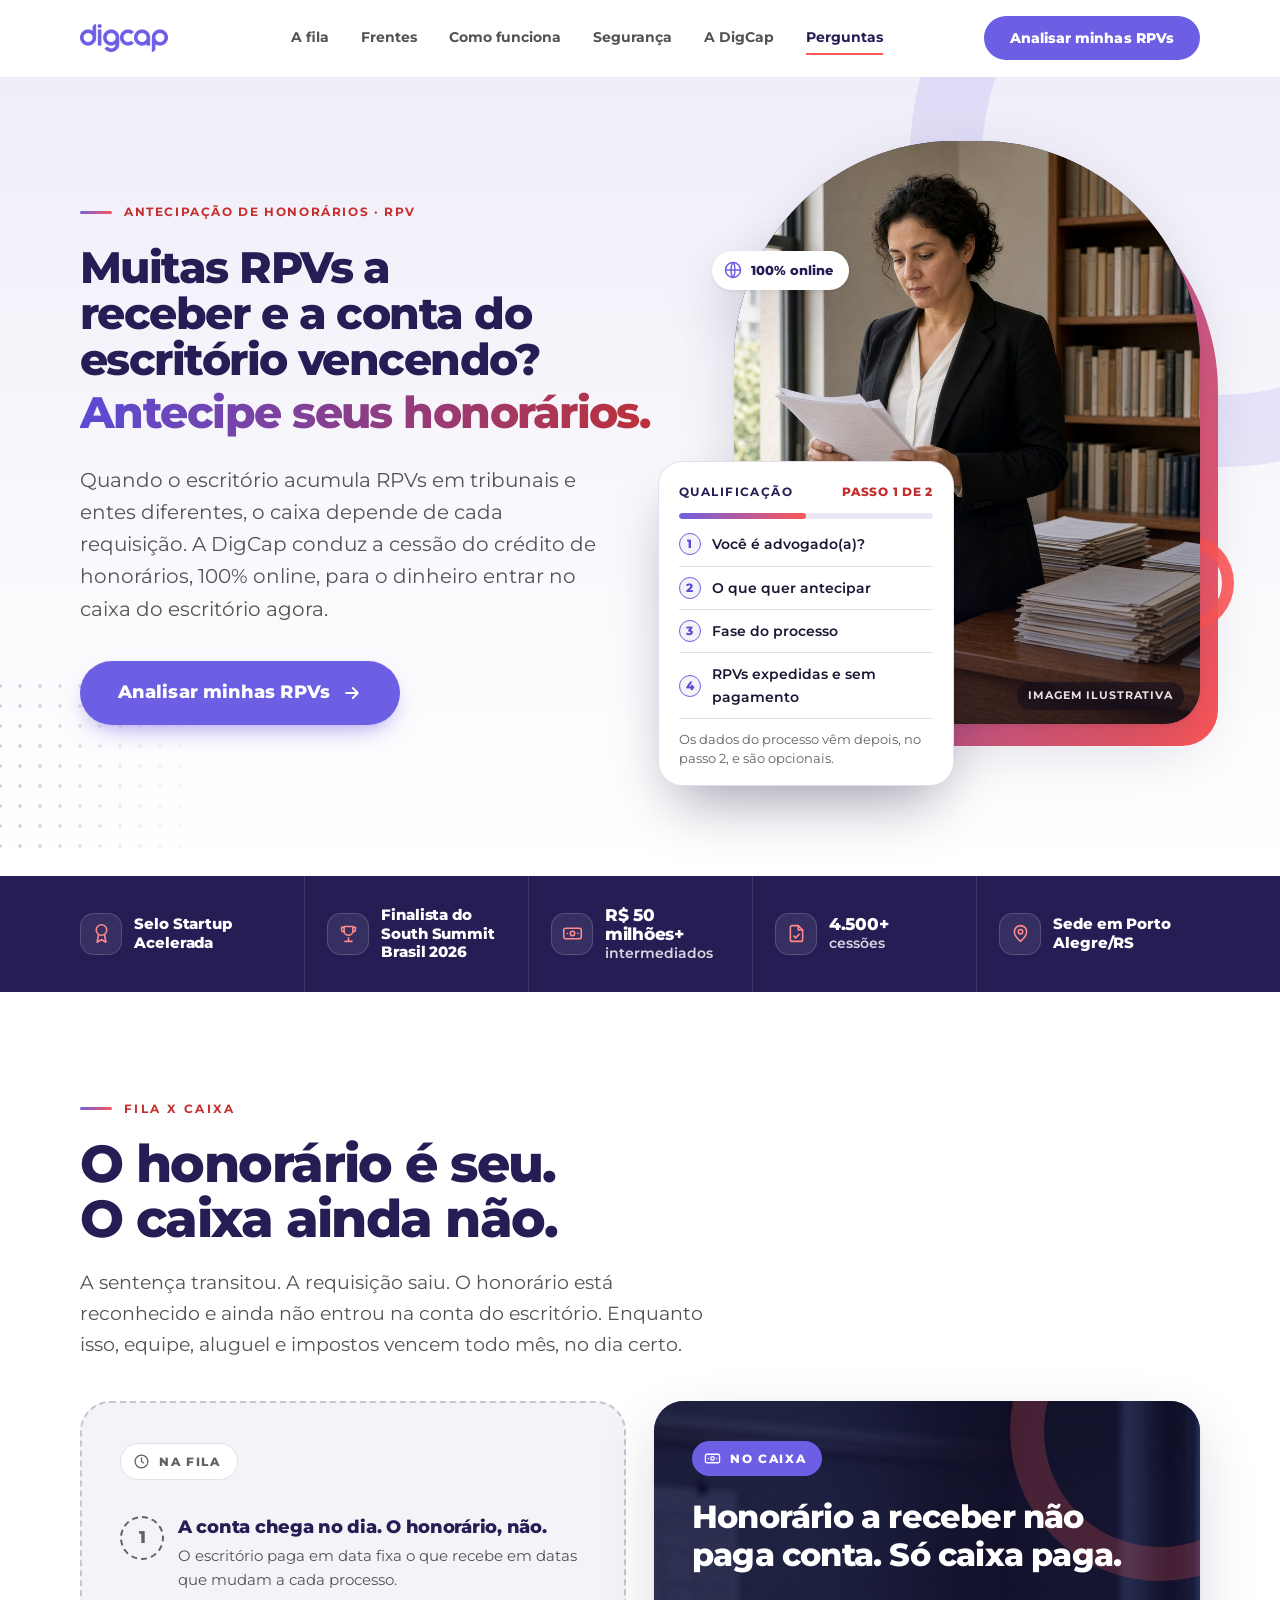
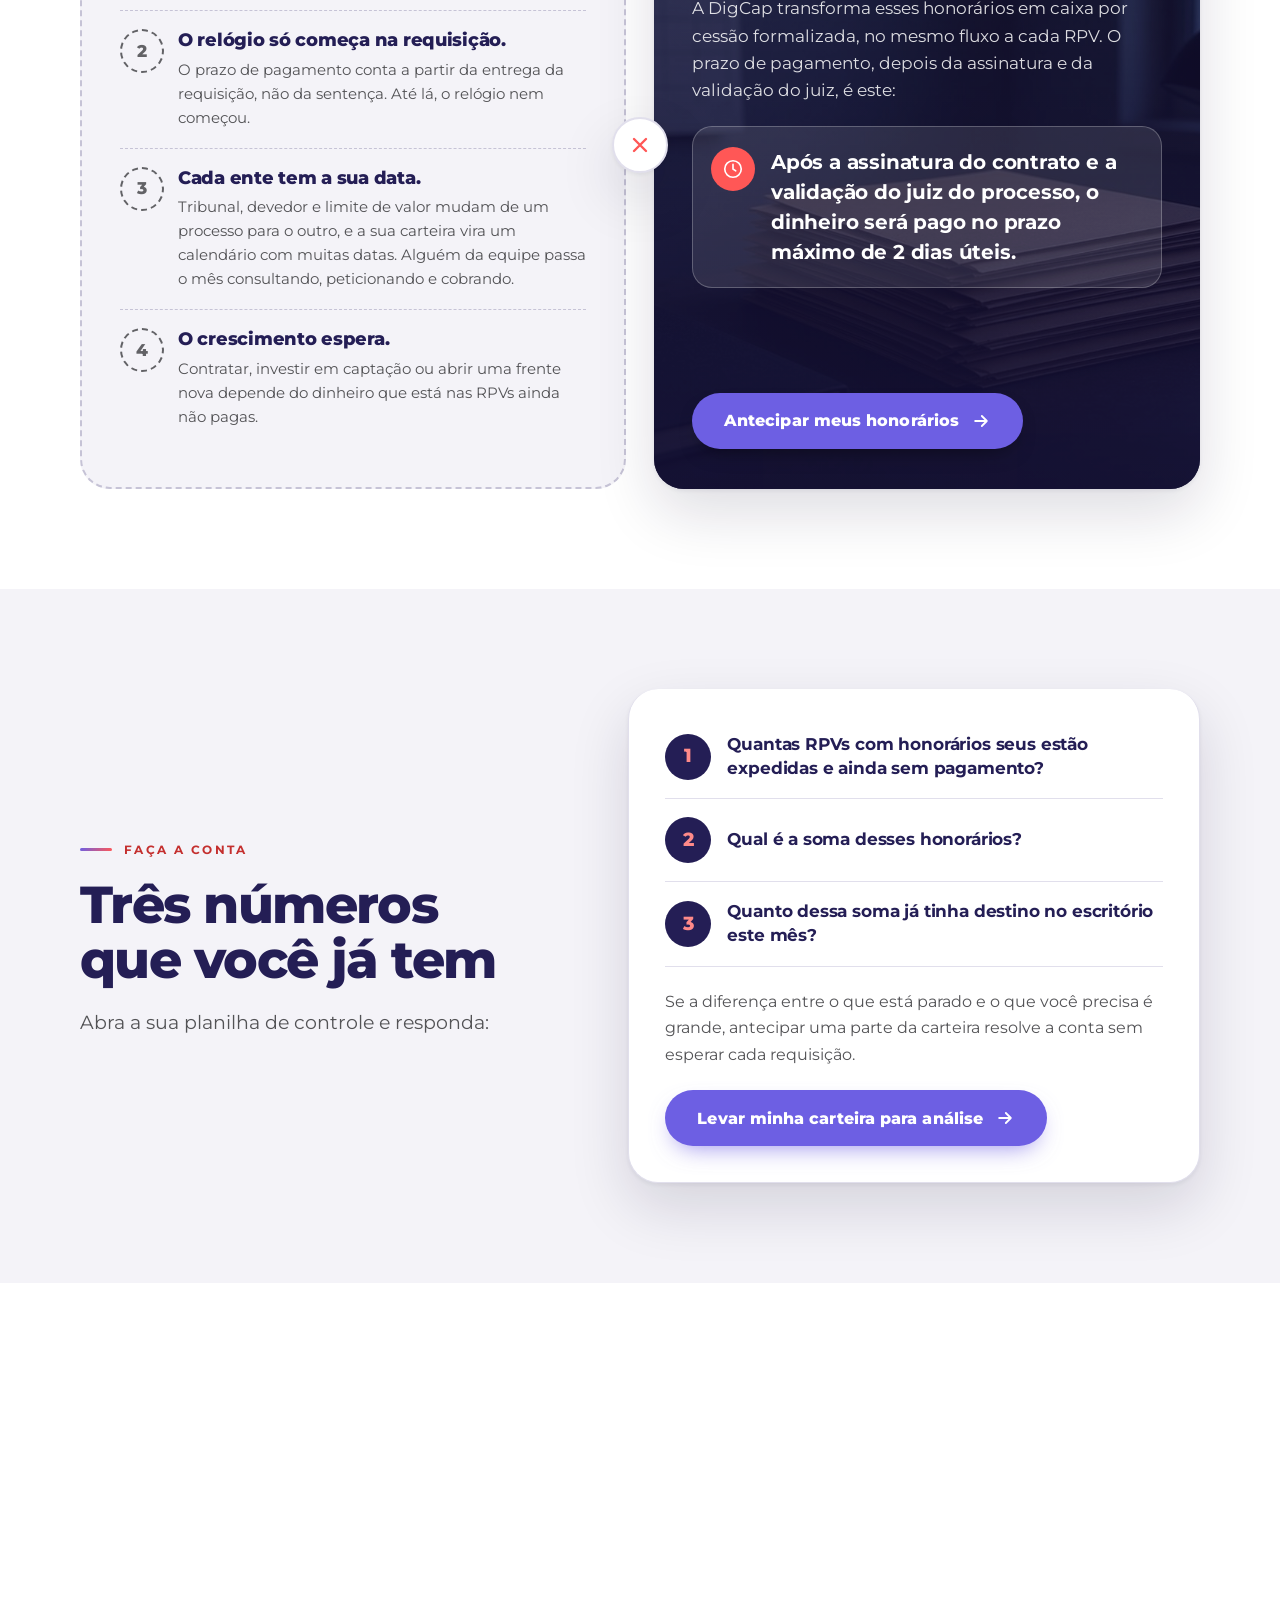
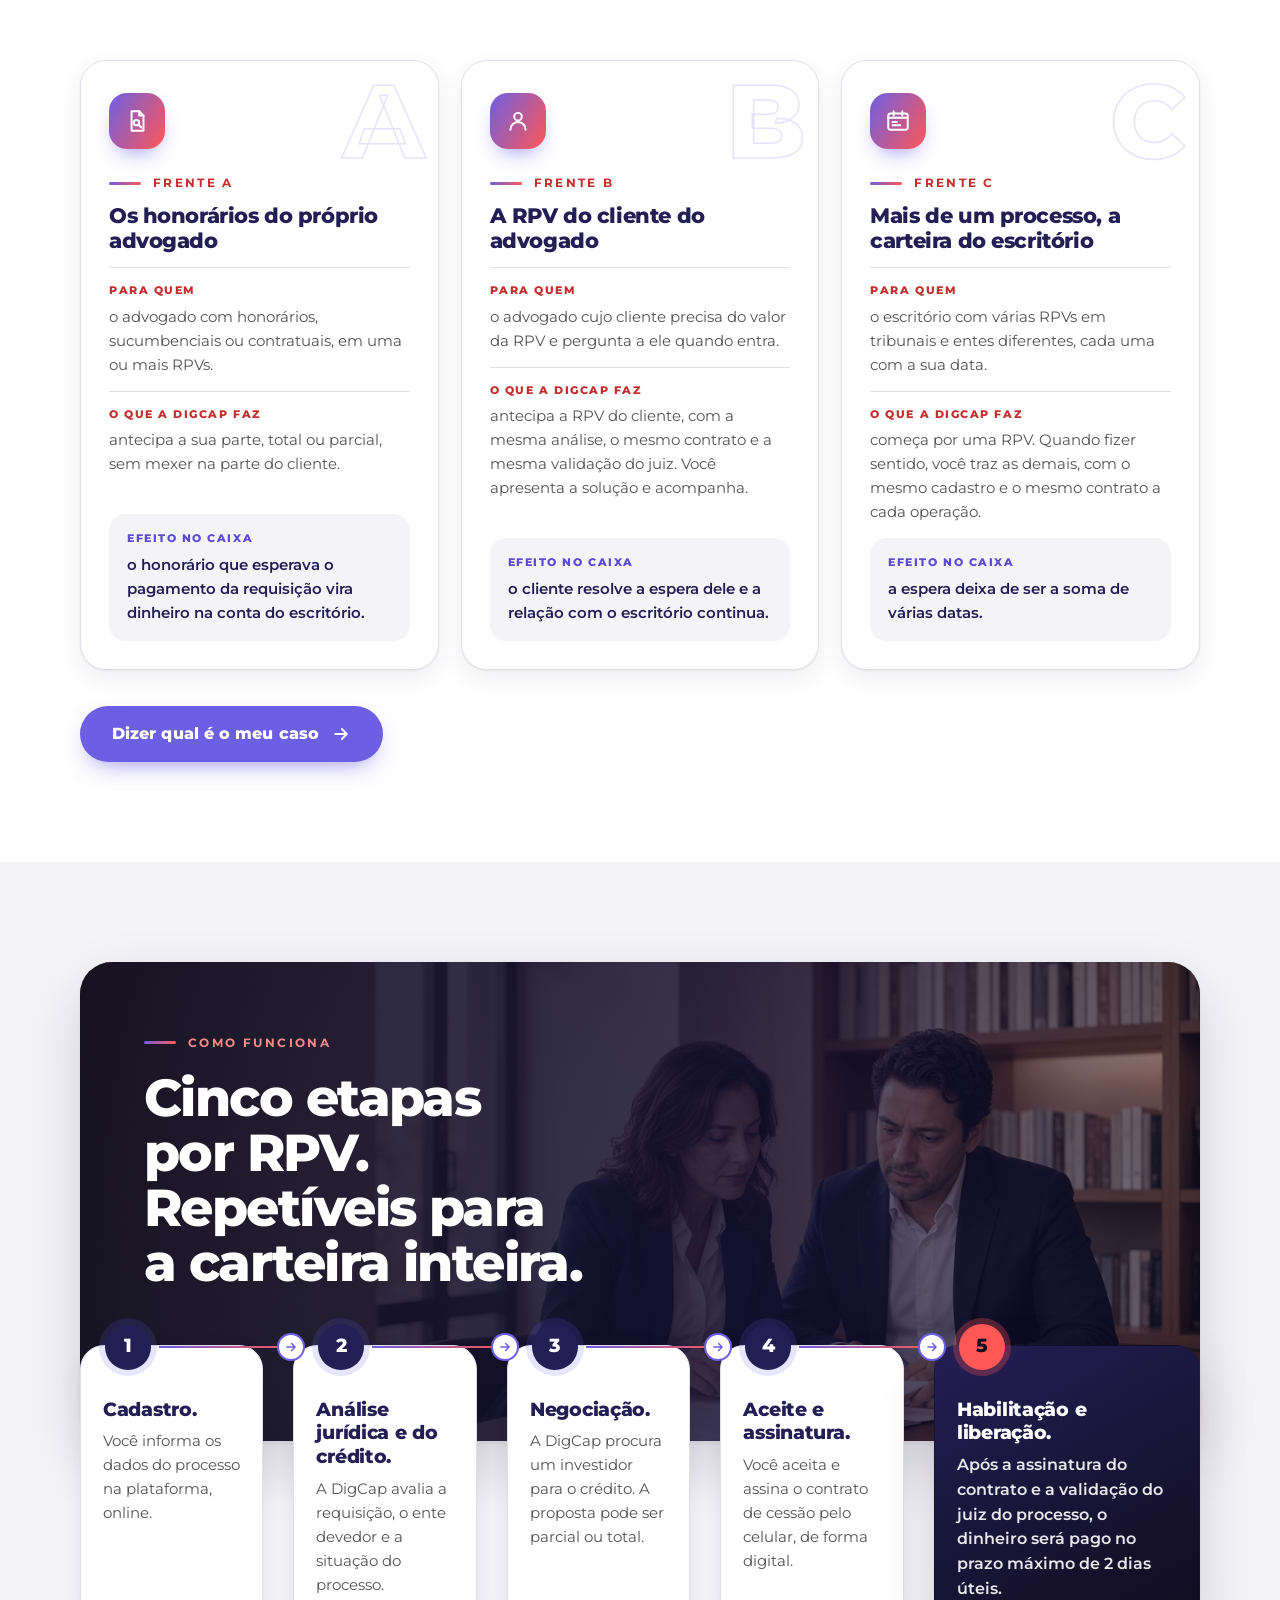
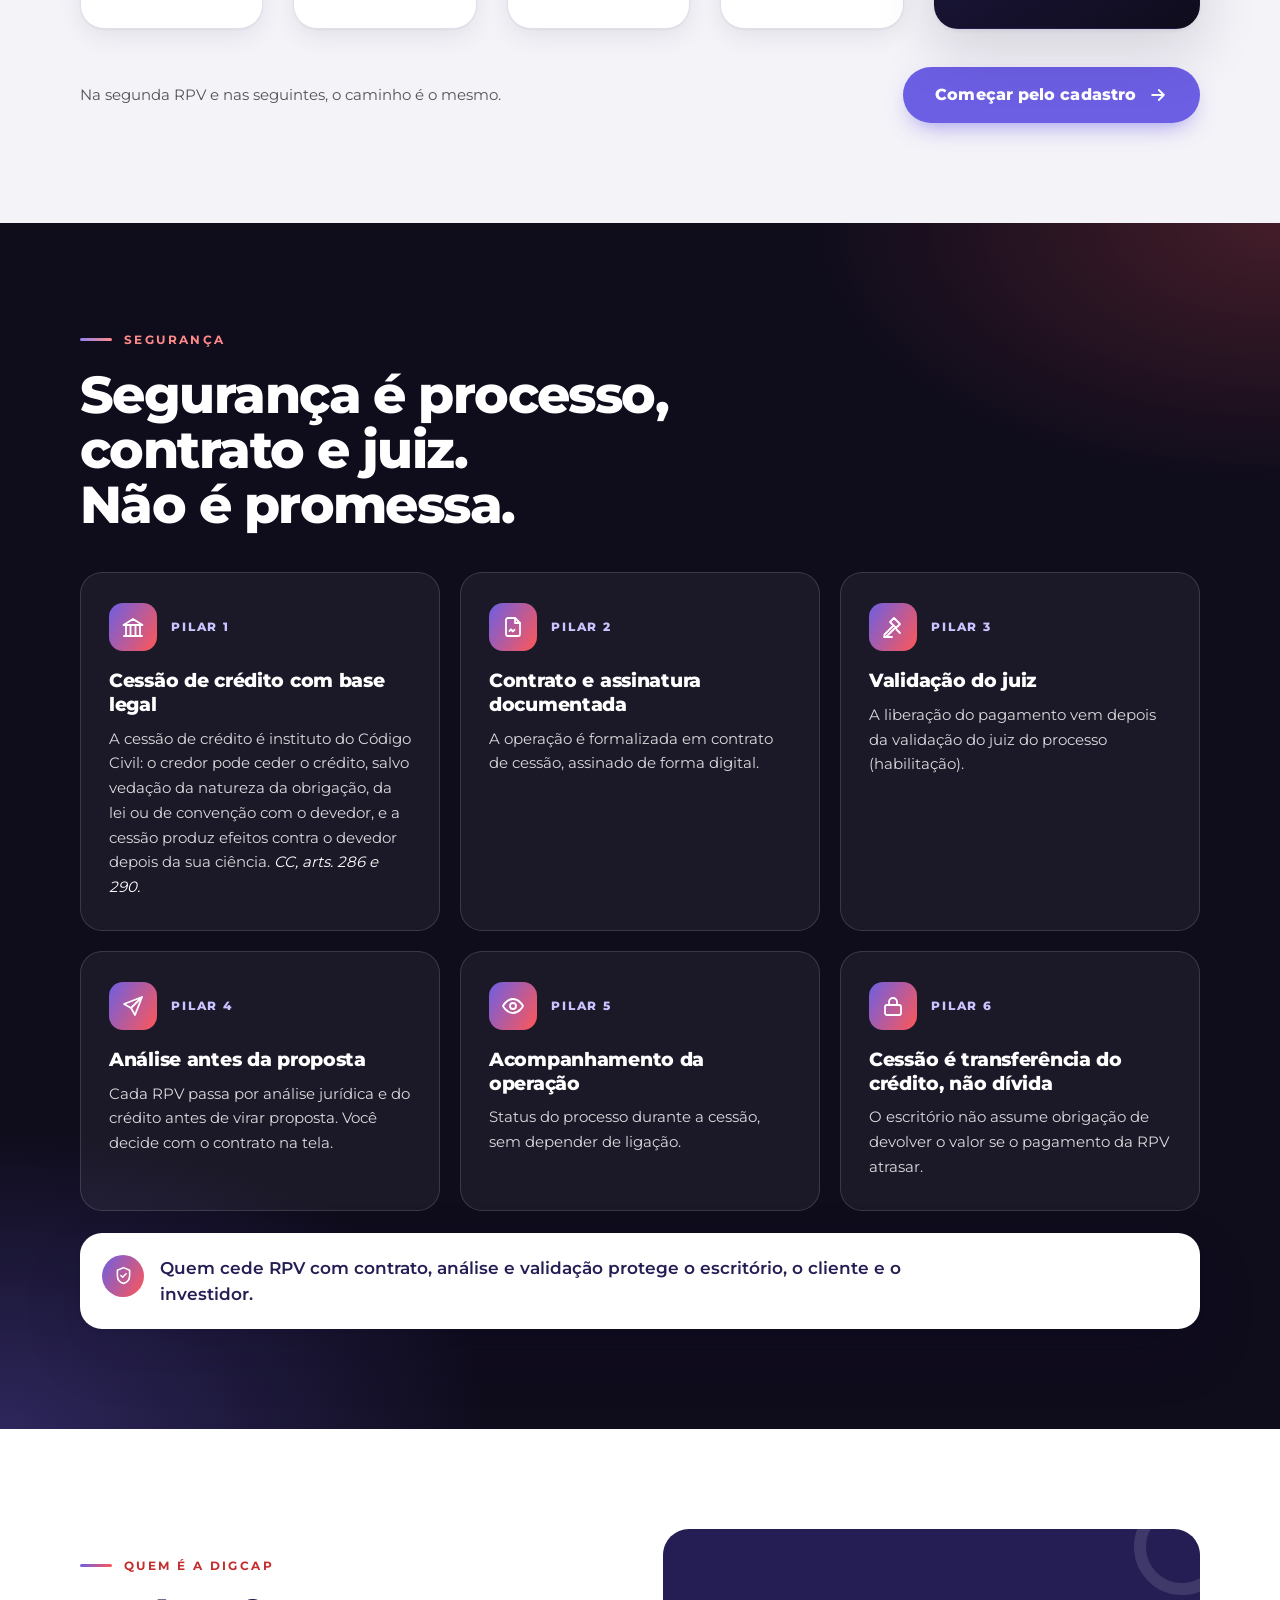
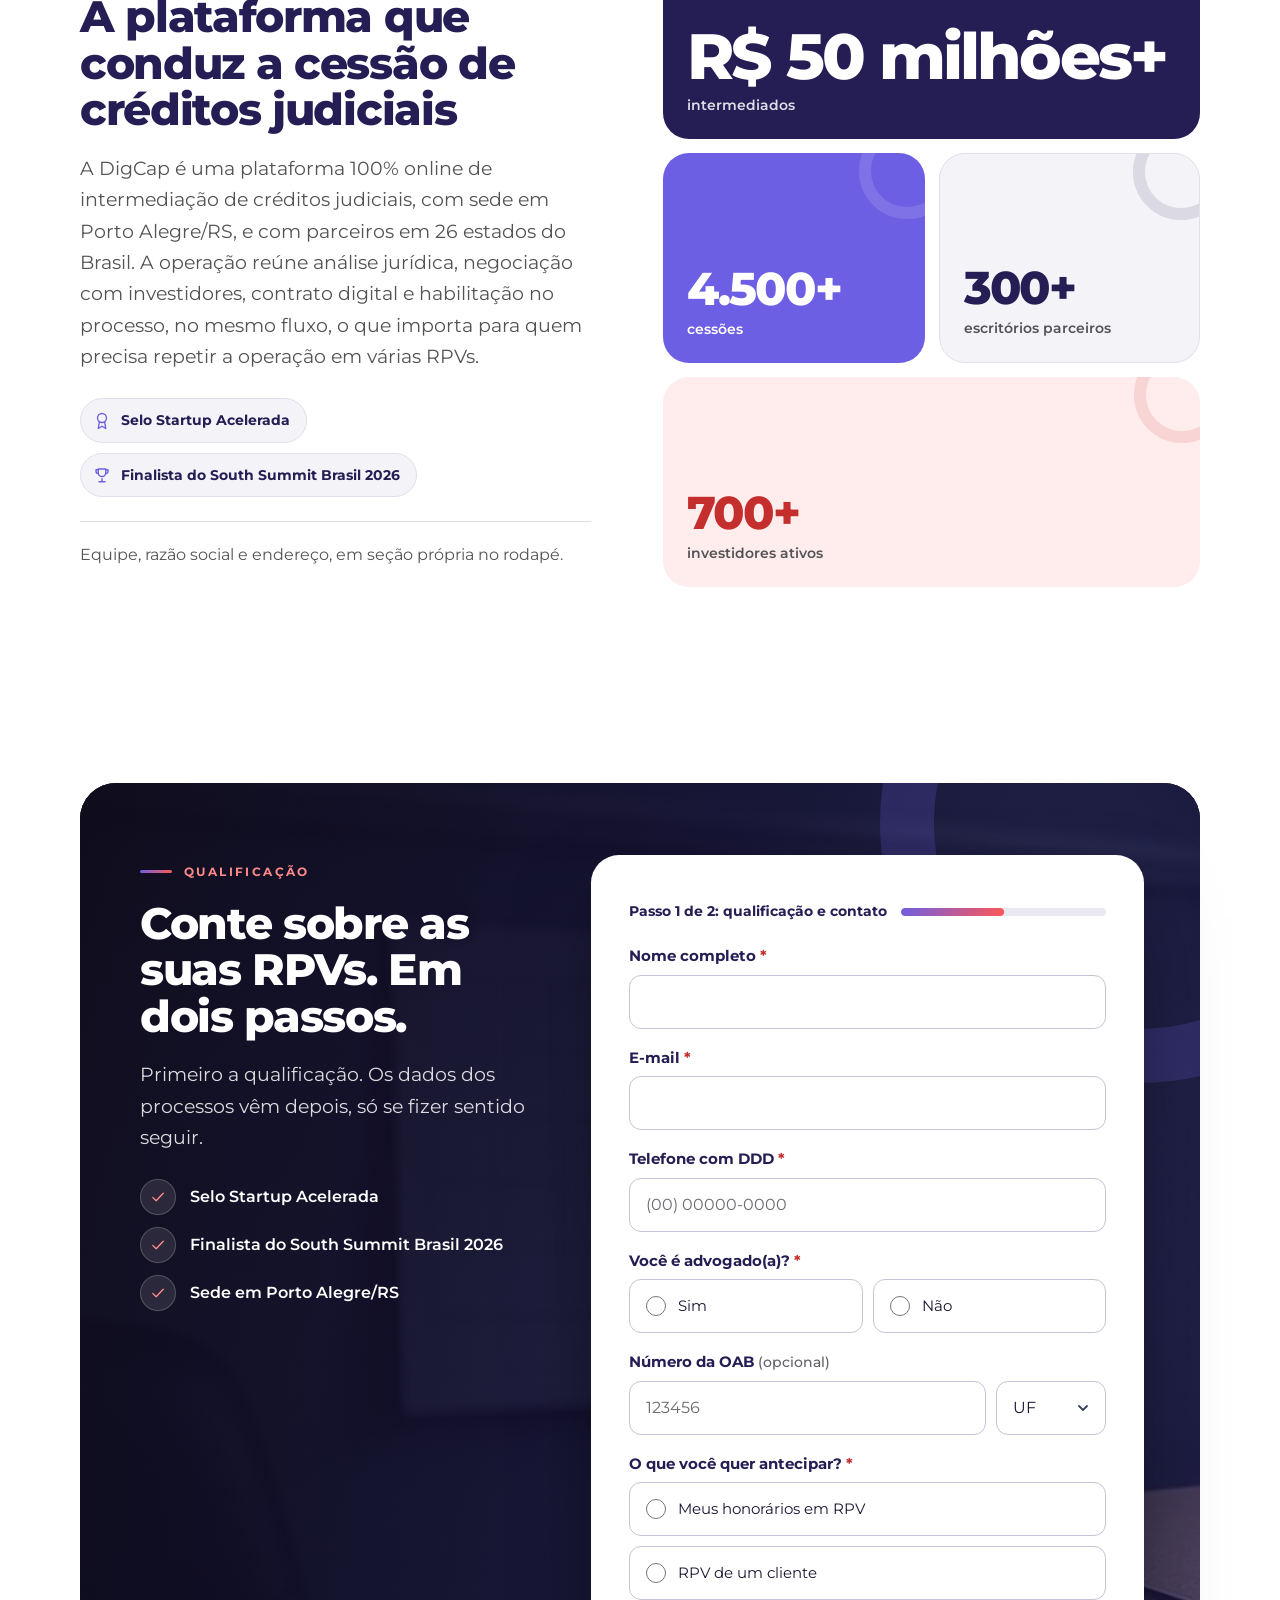
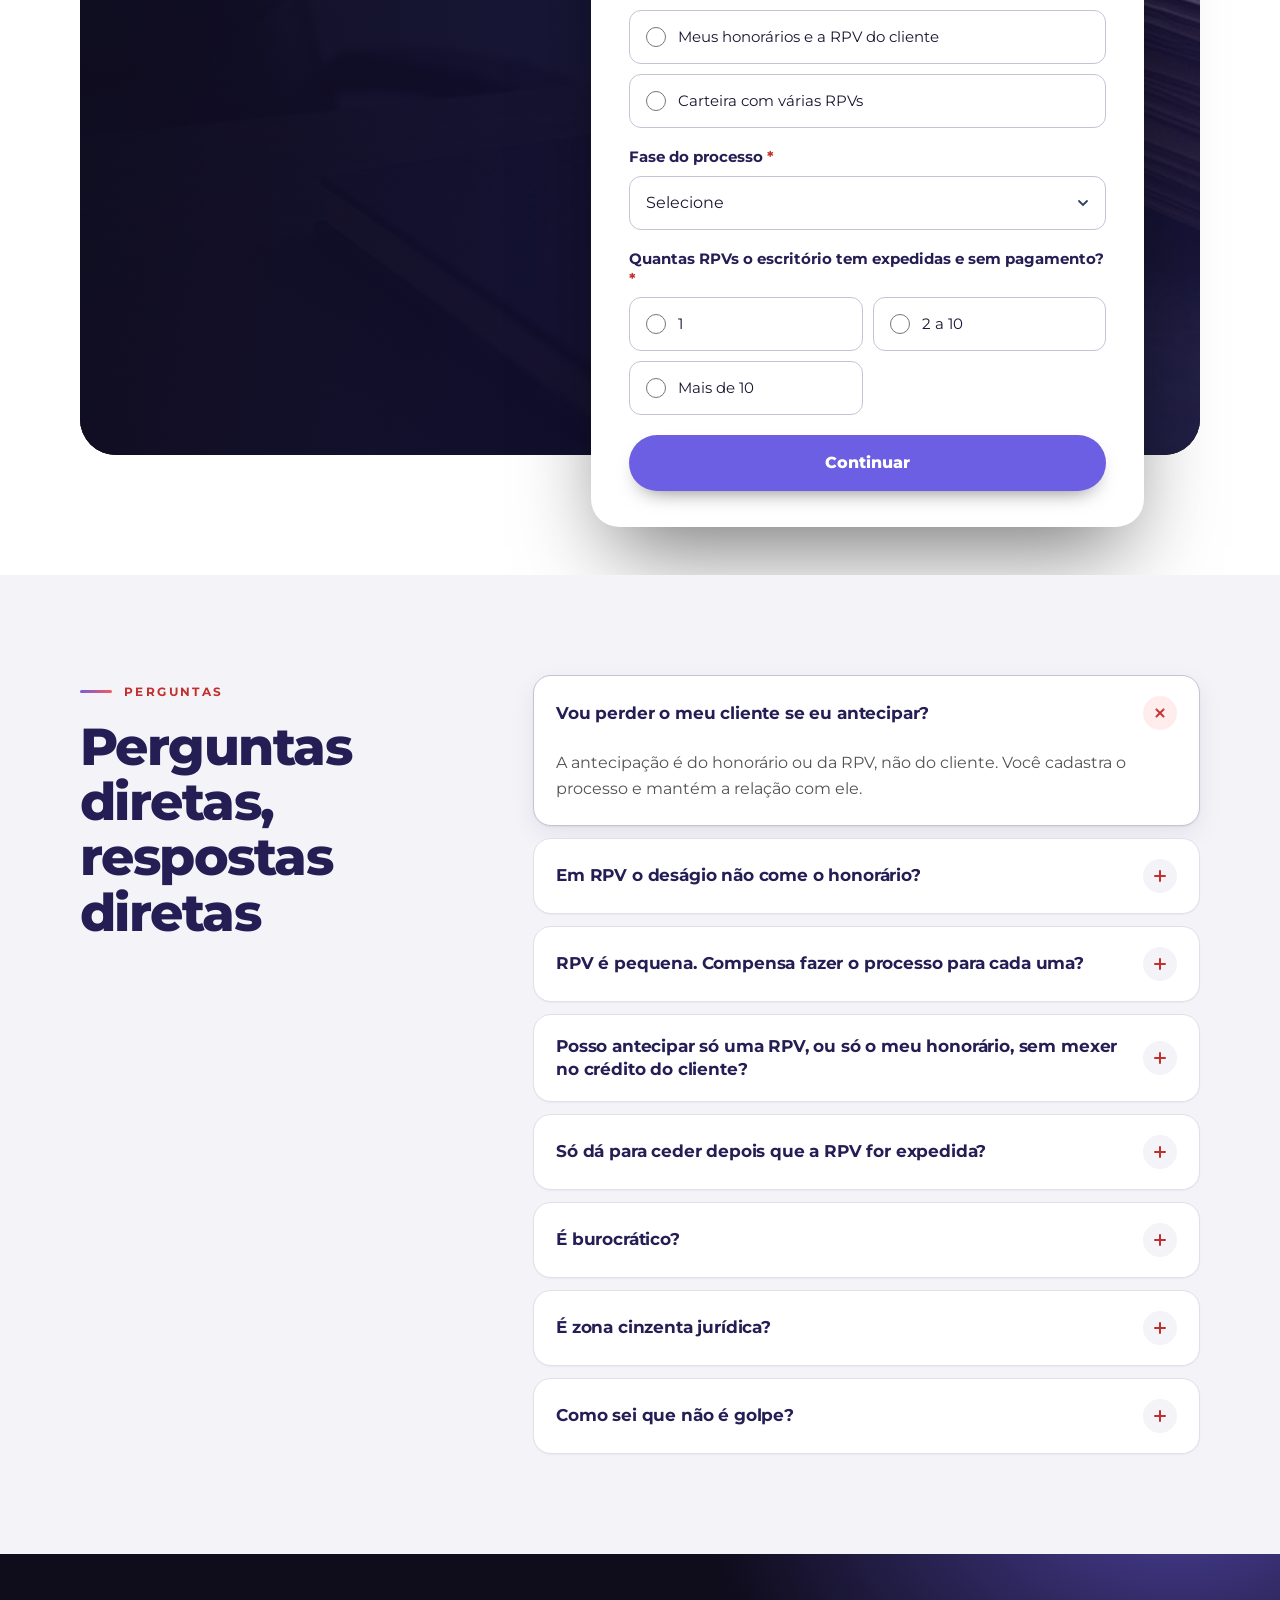
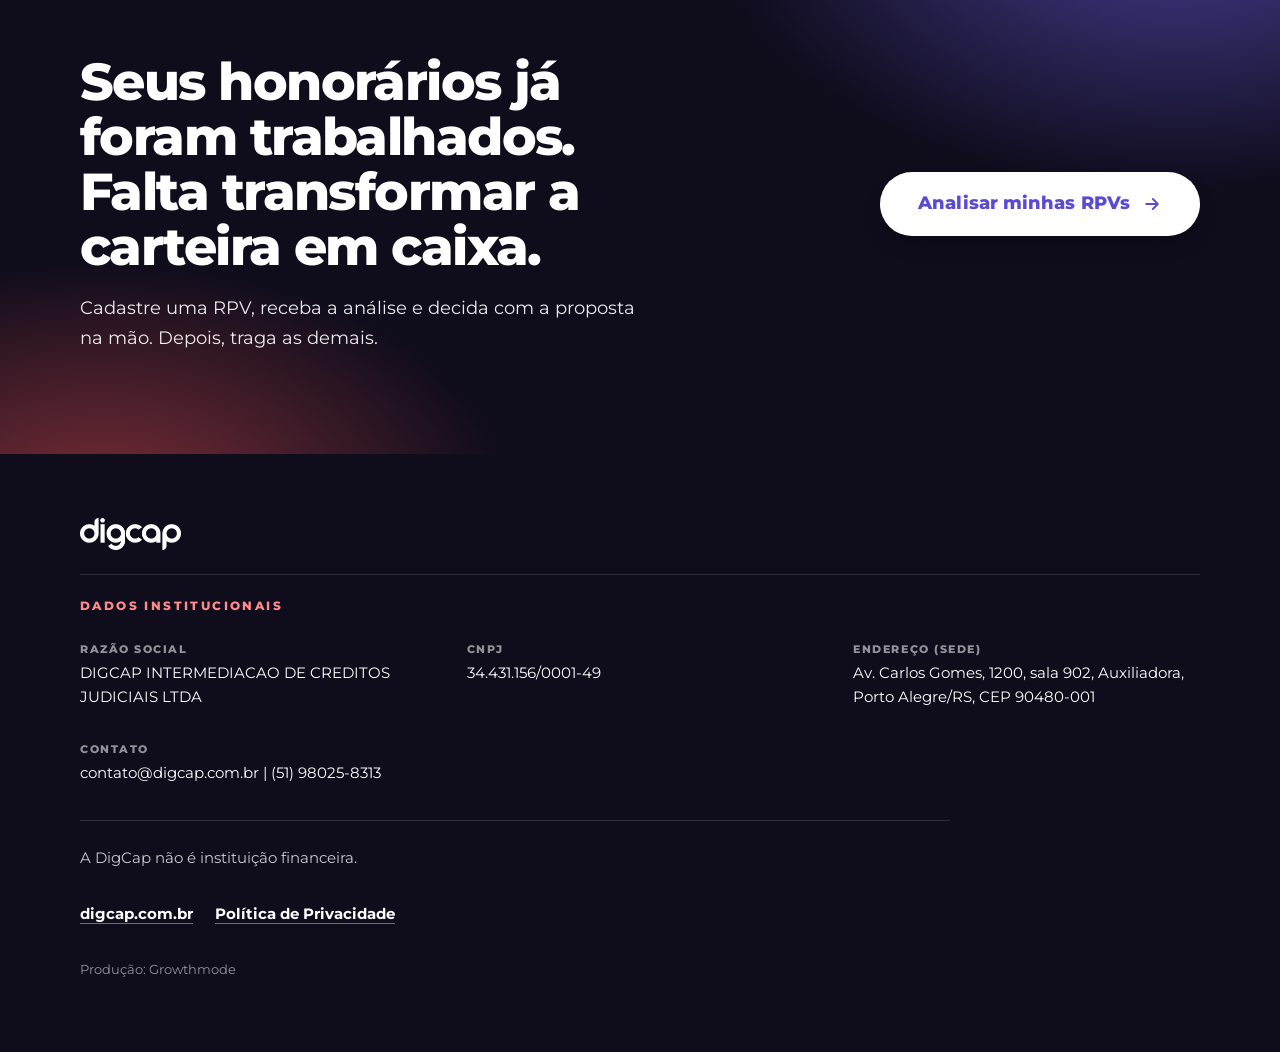
==== commit fffe123f: "DigCap v4: ajustes de texto (prazo 2 dias úteis, headline Precatório, A DigCap 26 estados) Co-author" ====
--- a/rpv-v4/index.html
+++ b/rpv-v4/index.html
@@ -19,12 +19,12 @@
 <main id="conteudo">
 <section class="hero3" id="hero" data-section="hero" aria-labelledby="hero-title"><div class="container hero3-in"><div class="hero3-txt"><span class="eyebrow">Antecipação de honorários · RPV</span><h1 id="hero-title"><span class="h1-a">Muitas RPVs a receber e a conta do escritório vencendo?</span> <span class="h1-b">Antecipe seus honorários.</span></h1><p class="sub">Quando o escritório acumula RPVs em tribunais e entes diferentes, o caixa depende de cada requisição. A DigCap conduz a cessão do crédito de honorários, 100% online, para o dinheiro entrar no caixa do escritório agora.</p><a class="btn btn-p btn-lg" href="#qualificacao">Analisar minhas RPVs <svg class="ico-s" viewBox="0 0 24 24" aria-hidden="true"><path d="M5 12h14M13 6l6 6-6 6"/></svg></a></div><div class="hero3-media"><figure class="hero3-photo"><img src="assets/advogada.jpg" alt="Advogada em pé em um escritório, lendo documentos de um processo" width="864" height="1152" fetchpriority="high"><figcaption>Imagem ilustrativa</figcaption></figure><span class="hero3-seal"><svg class="ico-s" viewBox="0 0 24 24" aria-hidden="true"><circle cx="12" cy="12" r="9"/><path d="M3 12h18M12 3c3 3 3 15 0 18M12 3c-3 3-3 15 0 18"/></svg><span>100% online</span></span><aside class="ficha3" aria-label="Prévia da qualificação"><div class="fh"><b>Qualificação</b><span>Passo 1 de 2</span></div><div class="fbar"><i></i></div><ul><li style="--i:0"><span class="qn" aria-hidden="true">1</span> Você é advogado(a)?</li><li style="--i:1"><span class="qn" aria-hidden="true">2</span> O que quer antecipar</li><li style="--i:2"><span class="qn" aria-hidden="true">3</span> Fase do processo</li><li style="--i:3"><span class="qn" aria-hidden="true">4</span> RPVs expedidas e sem pagamento</li></ul><p class="ff">Os dados do processo vêm depois, no passo 2, e são opcionais.</p></aside></div></div></section>
 <section class="cred" data-section="credenciais" aria-label="Credenciais"><div class="container"><ul><li class="reveal" style="--d:0.00s"><span class="ci"><svg class="ico-s" viewBox="0 0 24 24" aria-hidden="true"><circle cx="12" cy="8" r="6"/><path d="M15.5 13.5 17 22l-5-3-5 3 1.5-8.5"/></svg></span><span><b class="t">Selo Startup Acelerada</b></span></li><li class="reveal" style="--d:0.06s"><span class="ci"><svg class="ico-s" viewBox="0 0 24 24" aria-hidden="true"><path d="M8 21h8M12 17v4M7 4h10v5a5 5 0 0 1-10 0z"/><path d="M17 5h3v2a3 3 0 0 1-3 3M7 5H4v2a3 3 0 0 0 3 3"/></svg></span><span><b class="t">Finalista do South Summit Brasil 2026</b></span></li><li class="reveal" style="--d:0.12s"><span class="ci"><svg class="ico-s" viewBox="0 0 24 24" aria-hidden="true"><rect x="2" y="6" width="20" height="12" rx="2"/><circle cx="12" cy="12" r="2.5"/><path d="M6 12h.01M18 12h.01"/></svg></span><span><b>R$ 50 milhões+</b> intermediados</span></li><li class="reveal" style="--d:0.18s"><span class="ci"><svg class="ico-s" viewBox="0 0 24 24" aria-hidden="true"><path d="M14 3H7a2 2 0 0 0-2 2v14a2 2 0 0 0 2 2h10a2 2 0 0 0 2-2V8z"/><path d="M14 3v5h5"/><path d="m9 15 2 2 4-4"/></svg></span><span><b>4.500+</b> cessões</span></li><li class="reveal" style="--d:0.24s"><span class="ci"><svg class="ico-s" viewBox="0 0 24 24" aria-hidden="true"><path d="M12 21s7-6.2 7-11a7 7 0 0 0-14 0c0 4.8 7 11 7 11z"/><circle cx="12" cy="10" r="2.5"/></svg></span><span><b class="t">Sede em Porto Alegre/RS</b></span></li></ul></div></section>
-<section class="section " id="caixa" data-section="caixa"><div class="container"><div class="head reveal"><span class="eyebrow">Fila x caixa</span><h2>O honorário é seu. O caixa ainda não.</h2><div class="lede"><p>A sentença transitou. A requisição saiu. O honorário está reconhecido e ainda não entrou na conta do escritório. Enquanto isso, equipe, aluguel e impostos vencem todo mês, no dia certo.</p></div></div><div class="versus"><div class="vs-col vs-fila"><span class="vs-tag"><svg class="ico-s" viewBox="0 0 24 24" aria-hidden="true"><circle cx="12" cy="12" r="9"/><path d="M12 7v5l3 2"/></svg> Na fila</span><ol class="fila"><li class="reveal" style="--d:0.00s"><span class="n" aria-hidden="true">1</span><div><h3>A conta chega no dia. O honorário, não.</h3><p>O escritório paga em data fixa o que recebe em datas que mudam a cada processo.</p></div></li><li class="reveal" style="--d:0.07s"><span class="n" aria-hidden="true">2</span><div><h3>O relógio só começa na requisição.</h3><p>O prazo de pagamento conta a partir da entrega da requisição, não da sentença. Até lá, o relógio nem começou.</p></div></li><li class="reveal" style="--d:0.14s"><span class="n" aria-hidden="true">3</span><div><h3>Cada ente tem a sua data.</h3><p>Tribunal, devedor e limite de valor mudam de um processo para o outro, e a sua carteira vira um calendário com muitas datas. Alguém da equipe passa o mês consultando, peticionando e cobrando.</p></div></li><li class="reveal" style="--d:0.21s"><span class="n" aria-hidden="true">4</span><div><h3>O crescimento espera.</h3><p>Contratar, investir em captação ou abrir uma frente nova depende do dinheiro que está nas RPVs ainda não pagas.</p></div></li></ol></div><span class="vs-sep" aria-hidden="true"><svg class="ico-s" viewBox="0 0 24 24" aria-hidden="true"><path d="M6 6l12 12M18 6 6 18"/></svg></span><div class="vs-col vs-caixa"><span class="vs-tag"><svg class="ico-s" viewBox="0 0 24 24" aria-hidden="true"><rect x="2" y="6" width="20" height="12" rx="2"/><circle cx="12" cy="12" r="2.5"/><path d="M6 12h.01M18 12h.01"/></svg> No caixa</span><p class="pull reveal">Honorário a receber não paga conta. Só caixa paga.</p><p class="fp reveal">A DigCap transforma esses honorários em caixa por cessão formalizada, no mesmo fluxo a cada RPV. O prazo de pagamento, depois da assinatura e da validação do juiz, é este:</p><blockquote class="prazo reveal"><span class="pi"><svg class="ico-s" viewBox="0 0 24 24" aria-hidden="true"><circle cx="12" cy="12" r="9"/><path d="M12 7v5l3 2"/></svg></span><span>Após a assinatura do contrato e a validação do juiz do processo, o dinheiro será pago no prazo máximo de 5 dias úteis.</span></blockquote><p class="vs-cta reveal"><a class="btn btn-p" href="#qualificacao">Antecipar meus honorários <svg class="ico-s" viewBox="0 0 24 24" aria-hidden="true"><path d="M5 12h14M13 6l6 6-6 6"/></svg></a></p></div></div></div></section>
+<section class="section " id="caixa" data-section="caixa"><div class="container"><div class="head reveal"><span class="eyebrow">Fila x caixa</span><h2>O honorário é seu. O caixa ainda não.</h2><div class="lede"><p>A sentença transitou. A requisição saiu. O honorário está reconhecido e ainda não entrou na conta do escritório. Enquanto isso, equipe, aluguel e impostos vencem todo mês, no dia certo.</p></div></div><div class="versus"><div class="vs-col vs-fila"><span class="vs-tag"><svg class="ico-s" viewBox="0 0 24 24" aria-hidden="true"><circle cx="12" cy="12" r="9"/><path d="M12 7v5l3 2"/></svg> Na fila</span><ol class="fila"><li class="reveal" style="--d:0.00s"><span class="n" aria-hidden="true">1</span><div><h3>A conta chega no dia. O honorário, não.</h3><p>O escritório paga em data fixa o que recebe em datas que mudam a cada processo.</p></div></li><li class="reveal" style="--d:0.07s"><span class="n" aria-hidden="true">2</span><div><h3>O relógio só começa na requisição.</h3><p>O prazo de pagamento conta a partir da entrega da requisição, não da sentença. Até lá, o relógio nem começou.</p></div></li><li class="reveal" style="--d:0.14s"><span class="n" aria-hidden="true">3</span><div><h3>Cada ente tem a sua data.</h3><p>Tribunal, devedor e limite de valor mudam de um processo para o outro, e a sua carteira vira um calendário com muitas datas. Alguém da equipe passa o mês consultando, peticionando e cobrando.</p></div></li><li class="reveal" style="--d:0.21s"><span class="n" aria-hidden="true">4</span><div><h3>O crescimento espera.</h3><p>Contratar, investir em captação ou abrir uma frente nova depende do dinheiro que está nas RPVs ainda não pagas.</p></div></li></ol></div><span class="vs-sep" aria-hidden="true"><svg class="ico-s" viewBox="0 0 24 24" aria-hidden="true"><path d="M6 6l12 12M18 6 6 18"/></svg></span><div class="vs-col vs-caixa"><span class="vs-tag"><svg class="ico-s" viewBox="0 0 24 24" aria-hidden="true"><rect x="2" y="6" width="20" height="12" rx="2"/><circle cx="12" cy="12" r="2.5"/><path d="M6 12h.01M18 12h.01"/></svg> No caixa</span><p class="pull reveal">Honorário a receber não paga conta. Só caixa paga.</p><p class="fp reveal">A DigCap transforma esses honorários em caixa por cessão formalizada, no mesmo fluxo a cada RPV. O prazo de pagamento, depois da assinatura e da validação do juiz, é este:</p><blockquote class="prazo reveal"><span class="pi"><svg class="ico-s" viewBox="0 0 24 24" aria-hidden="true"><circle cx="12" cy="12" r="9"/><path d="M12 7v5l3 2"/></svg></span><span>Após a assinatura do contrato e a validação do juiz do processo, o dinheiro será pago no prazo máximo de 2 dias úteis.</span></blockquote><p class="vs-cta reveal"><a class="btn btn-p" href="#qualificacao">Antecipar meus honorários <svg class="ico-s" viewBox="0 0 24 24" aria-hidden="true"><path d="M5 12h14M13 6l6 6-6 6"/></svg></a></p></div></div></div></section>
 <section class="section sec-soft" id="conta-do-escritorio" data-section="conta-do-escritorio"><div class="container"><div class="conta3"><div class="head reveal" style="margin-bottom:0"><span class="eyebrow">Faça a conta</span><h2>Três números que você já tem</h2><div class="lede"><p>Abra a sua planilha de controle e responda:</p></div></div><div class="conta3-card reveal"><ol><li class="reveal" style="--d:0.00s"><span class="kn" aria-hidden="true">1</span><p>Quantas RPVs com honorários seus estão expedidas e ainda sem pagamento?</p></li><li class="reveal" style="--d:0.08s"><span class="kn" aria-hidden="true">2</span><p>Qual é a soma desses honorários?</p></li><li class="reveal" style="--d:0.16s"><span class="kn" aria-hidden="true">3</span><p>Quanto dessa soma já tinha destino no escritório este mês?</p></li></ol><div class="conta3-fim"><p>Se a diferença entre o que está parado e o que você precisa é grande, antecipar uma parte da carteira resolve a conta sem esperar cada requisição.</p><a class="btn btn-p" href="#qualificacao">Levar minha carteira para análise <svg class="ico-s" viewBox="0 0 24 24" aria-hidden="true"><path d="M5 12h14M13 6l6 6-6 6"/></svg></a></div></div></div></div></section>
 <section class="section " id="para-quem-e" data-section="para-quem-e"><div class="container"><div class="head reveal"><span class="eyebrow">Para quem é</span><h2>Três frentes de antecipação. Uma plataforma.</h2><div class="lede"><p>Escolha a que descreve o seu caso. Se o seu caso mistura mais de uma, o formulário pergunta e a DigCap orienta.</p></div></div><div class="cards4"><article class="fcard4 reveal" style="--d:0.00s" data-front="a"><span class="gl" aria-hidden="true">A</span><div class="fc-top"><span class="ic"><svg class="ico-s" viewBox="0 0 24 24" aria-hidden="true"><path d="M7 3h7l4 4v14H7z"/><path d="M14 3v4h4"/><circle cx="11.5" cy="13.5" r="2.5"/><path d="M13.3 15.3L16 18"/></svg></span><span class="eyebrow">Frente A</span><h3>Os honorários do próprio advogado</h3></div><div class="fc-rows"><div class="frow4"><span class="fl">Para quem</span><p>o advogado com honorários, sucumbenciais ou contratuais, em uma ou mais RPVs.</p></div><div class="frow4"><span class="fl">O que a DigCap faz</span><p>antecipa a sua parte, total ou parcial, sem mexer na parte do cliente.</p></div><div class="frow4 fx"><span class="fl">Efeito no caixa</span><p>o honorário que esperava o pagamento da requisição vira dinheiro na conta do escritório.</p></div></div></article><article class="fcard4 reveal" style="--d:0.08s" data-front="b"><span class="gl" aria-hidden="true">B</span><div class="fc-top"><span class="ic"><svg class="ico-s" viewBox="0 0 24 24" aria-hidden="true"><circle cx="12" cy="8" r="3.5"/><path d="M5 20a7 7 0 0 1 14 0"/></svg></span><span class="eyebrow">Frente B</span><h3>A RPV do cliente do advogado</h3></div><div class="fc-rows"><div class="frow4"><span class="fl">Para quem</span><p>o advogado cujo cliente precisa do valor da RPV e pergunta a ele quando entra.</p></div><div class="frow4"><span class="fl">O que a DigCap faz</span><p>antecipa a RPV do cliente, com a mesma análise, o mesmo contrato e a mesma validação do juiz. Você apresenta a solução e acompanha.</p></div><div class="frow4 fx"><span class="fl">Efeito no caixa</span><p>o cliente resolve a espera dele e a relação com o escritório continua.</p></div></div></article><article class="fcard4 reveal" style="--d:0.16s" data-front="c"><span class="gl" aria-hidden="true">C</span><div class="fc-top"><span class="ic"><svg class="ico-s" viewBox="0 0 24 24" aria-hidden="true"><rect x="3" y="5" width="18" height="15" rx="2"/><path d="M3 9h18M8 3v4M16 3v4"/><path d="M7 13h4M7 16h7"/></svg></span><span class="eyebrow">Frente C</span><h3>Mais de um processo, a carteira do escritório</h3></div><div class="fc-rows"><div class="frow4"><span class="fl">Para quem</span><p>o escritório com várias RPVs em tribunais e entes diferentes, cada uma com a sua data.</p></div><div class="frow4"><span class="fl">O que a DigCap faz</span><p>começa por uma RPV. Quando fizer sentido, você traz as demais, com o mesmo cadastro e o mesmo contrato a cada operação.</p></div><div class="frow4 fx"><span class="fl">Efeito no caixa</span><p>a espera deixa de ser a soma de várias datas.</p></div></div></article></div><p class="cta-row reveal"><a class="btn btn-p" href="#qualificacao">Dizer qual é o meu caso <svg class="ico-s" viewBox="0 0 24 24" aria-hidden="true"><path d="M5 12h14M13 6l6 6-6 6"/></svg></a></p></div></section>
-<section class="section como3" id="como-funciona" data-section="como-funciona"><div class="container"><div class="como-banner"><img src="assets/hero-escritorio.jpg" alt="Duas pessoas analisando documentos de um processo em uma mesa de escritório" width="1280" height="720" loading="lazy"><div class="como-banner-in reveal"><span class="eyebrow">Como funciona</span><h2>Cinco etapas por RPV. Repetíveis para a carteira inteira.</h2></div></div><ol class="steps steps4"><li class="step reveal" style="--d:0.00s"><span class="n">1</span><span class="link" aria-hidden="true"><span class="ar ar-r"><svg class="ico-s" viewBox="0 0 24 24" aria-hidden="true"><path d="M5 12h14M13 6l6 6-6 6"/></svg></span><span class="ar ar-d"><svg class="ico-s" viewBox="0 0 24 24" aria-hidden="true"><path d="M12 5v14M6 13l6 6 6-6"/></svg></span></span><h3>Cadastro.</h3><p>Você informa os dados do processo na plataforma, online.</p></li><li class="step reveal" style="--d:0.07s"><span class="n">2</span><span class="link" aria-hidden="true"><span class="ar ar-r"><svg class="ico-s" viewBox="0 0 24 24" aria-hidden="true"><path d="M5 12h14M13 6l6 6-6 6"/></svg></span><span class="ar ar-d"><svg class="ico-s" viewBox="0 0 24 24" aria-hidden="true"><path d="M12 5v14M6 13l6 6 6-6"/></svg></span></span><h3>Análise jurídica e do crédito.</h3><p>A DigCap avalia a requisição, o ente devedor e a situação do processo.</p></li><li class="step reveal" style="--d:0.14s"><span class="n">3</span><span class="link" aria-hidden="true"><span class="ar ar-r"><svg class="ico-s" viewBox="0 0 24 24" aria-hidden="true"><path d="M5 12h14M13 6l6 6-6 6"/></svg></span><span class="ar ar-d"><svg class="ico-s" viewBox="0 0 24 24" aria-hidden="true"><path d="M12 5v14M6 13l6 6 6-6"/></svg></span></span><h3>Negociação.</h3><p>A DigCap procura um investidor para o crédito. A proposta pode ser parcial ou total.</p></li><li class="step reveal" style="--d:0.21s"><span class="n">4</span><span class="link" aria-hidden="true"><span class="ar ar-r"><svg class="ico-s" viewBox="0 0 24 24" aria-hidden="true"><path d="M5 12h14M13 6l6 6-6 6"/></svg></span><span class="ar ar-d"><svg class="ico-s" viewBox="0 0 24 24" aria-hidden="true"><path d="M12 5v14M6 13l6 6 6-6"/></svg></span></span><h3>Aceite e assinatura.</h3><p>Você aceita e assina o contrato de cessão pelo celular, de forma digital.</p></li><li class="step reveal" style="--d:0.28s"><span class="n">5</span><h3>Habilitação e liberação.</h3><p>Após a assinatura do contrato e a validação do juiz do processo, o dinheiro será pago no prazo máximo de 5 dias úteis.</p></li></ol><div class="como-foot reveal"><p class="passo-nota">Na segunda RPV e nas seguintes, o caminho é o mesmo.</p><a class="btn btn-p" href="#qualificacao">Começar pelo cadastro <svg class="ico-s" viewBox="0 0 24 24" aria-hidden="true"><path d="M5 12h14M13 6l6 6-6 6"/></svg></a></div></div></section>
+<section class="section como3" id="como-funciona" data-section="como-funciona"><div class="container"><div class="como-banner"><img src="assets/hero-escritorio.jpg" alt="Duas pessoas analisando documentos de um processo em uma mesa de escritório" width="1280" height="720" loading="lazy"><div class="como-banner-in reveal"><span class="eyebrow">Como funciona</span><h2>Cinco etapas por RPV. Repetíveis para a carteira inteira.</h2></div></div><ol class="steps steps4"><li class="step reveal" style="--d:0.00s"><span class="n">1</span><span class="link" aria-hidden="true"><span class="ar ar-r"><svg class="ico-s" viewBox="0 0 24 24" aria-hidden="true"><path d="M5 12h14M13 6l6 6-6 6"/></svg></span><span class="ar ar-d"><svg class="ico-s" viewBox="0 0 24 24" aria-hidden="true"><path d="M12 5v14M6 13l6 6 6-6"/></svg></span></span><h3>Cadastro.</h3><p>Você informa os dados do processo na plataforma, online.</p></li><li class="step reveal" style="--d:0.07s"><span class="n">2</span><span class="link" aria-hidden="true"><span class="ar ar-r"><svg class="ico-s" viewBox="0 0 24 24" aria-hidden="true"><path d="M5 12h14M13 6l6 6-6 6"/></svg></span><span class="ar ar-d"><svg class="ico-s" viewBox="0 0 24 24" aria-hidden="true"><path d="M12 5v14M6 13l6 6 6-6"/></svg></span></span><h3>Análise jurídica e do crédito.</h3><p>A DigCap avalia a requisição, o ente devedor e a situação do processo.</p></li><li class="step reveal" style="--d:0.14s"><span class="n">3</span><span class="link" aria-hidden="true"><span class="ar ar-r"><svg class="ico-s" viewBox="0 0 24 24" aria-hidden="true"><path d="M5 12h14M13 6l6 6-6 6"/></svg></span><span class="ar ar-d"><svg class="ico-s" viewBox="0 0 24 24" aria-hidden="true"><path d="M12 5v14M6 13l6 6 6-6"/></svg></span></span><h3>Negociação.</h3><p>A DigCap procura um investidor para o crédito. A proposta pode ser parcial ou total.</p></li><li class="step reveal" style="--d:0.21s"><span class="n">4</span><span class="link" aria-hidden="true"><span class="ar ar-r"><svg class="ico-s" viewBox="0 0 24 24" aria-hidden="true"><path d="M5 12h14M13 6l6 6-6 6"/></svg></span><span class="ar ar-d"><svg class="ico-s" viewBox="0 0 24 24" aria-hidden="true"><path d="M12 5v14M6 13l6 6 6-6"/></svg></span></span><h3>Aceite e assinatura.</h3><p>Você aceita e assina o contrato de cessão pelo celular, de forma digital.</p></li><li class="step reveal" style="--d:0.28s"><span class="n">5</span><h3>Habilitação e liberação.</h3><p>Após a assinatura do contrato e a validação do juiz do processo, o dinheiro será pago no prazo máximo de 2 dias úteis.</p></li></ol><div class="como-foot reveal"><p class="passo-nota">Na segunda RPV e nas seguintes, o caminho é o mesmo.</p><a class="btn btn-p" href="#qualificacao">Começar pelo cadastro <svg class="ico-s" viewBox="0 0 24 24" aria-hidden="true"><path d="M5 12h14M13 6l6 6-6 6"/></svg></a></div></div></section>
 <section class="section seg3 seg4 on-dark" id="seguro" data-section="seguro"><div class="container"><div class="head reveal"><span class="eyebrow">Segurança</span><h2>Segurança é processo, contrato e juiz. Não é promessa.</h2></div><ul class="pgrid"><li class="pillar4 reveal" style="--d:0.00s"><div class="pt"><span class="pi"><svg class="ico-s" viewBox="0 0 24 24" aria-hidden="true"><path d="M3 21h18M5 21V10M9.5 21V10M14.5 21V10M19 21V10M2.5 10 12 4l9.5 6z"/></svg></span><span class="pn">Pilar 1</span></div><h3>Cessão de crédito com base legal</h3><p>A cessão de crédito é instituto do Código Civil: o credor pode ceder o crédito, salvo vedação da natureza da obrigação, da lei ou de convenção com o devedor, e a cessão produz efeitos contra o devedor depois da sua ciência. <em>CC, arts. 286 e 290.</em></p></li><li class="pillar4 reveal" style="--d:0.08s"><div class="pt"><span class="pi"><svg class="ico-s" viewBox="0 0 24 24" aria-hidden="true"><path d="M14 3H7a2 2 0 0 0-2 2v14a2 2 0 0 0 2 2h10a2 2 0 0 0 2-2V8z"/><path d="M14 3v5h5"/><path d="M8.5 16c1.2-2 2-2 2.5-.5s1.3 1 2.5-.8"/></svg></span><span class="pn">Pilar 2</span></div><h3>Contrato e assinatura documentada</h3><p>A operação é formalizada em contrato de cessão, assinado de forma digital.</p></li><li class="pillar4 reveal" style="--d:0.16s"><div class="pt"><span class="pi"><svg class="ico-s" viewBox="0 0 24 24" aria-hidden="true"><path d="m14 13-8.5 8.5a1.5 1.5 0 0 1-2-2L12 11M9 7l4-4 6 6-4 4zM15.5 14.5 19 18M3 22h8"/></svg></span><span class="pn">Pilar 3</span></div><h3>Validação do juiz</h3><p>A liberação do pagamento vem depois da validação do juiz do processo (habilitação).</p></li><li class="pillar4 reveal" style="--d:0.00s"><div class="pt"><span class="pi"><svg class="ico-s" viewBox="0 0 24 24" aria-hidden="true"><path d="M21 3 10 14M21 3l-7 18-4-7-7-4z"/></svg></span><span class="pn">Pilar 4</span></div><h3>Análise antes da proposta</h3><p>Cada RPV passa por análise jurídica e do crédito antes de virar proposta. Você decide com o contrato na tela.</p></li><li class="pillar4 reveal" style="--d:0.08s"><div class="pt"><span class="pi"><svg class="ico-s" viewBox="0 0 24 24" aria-hidden="true"><path d="M2 12s3.6-7 10-7 10 7 10 7-3.6 7-10 7S2 12 2 12z"/><circle cx="12" cy="12" r="3"/></svg></span><span class="pn">Pilar 5</span></div><h3>Acompanhamento da operação</h3><p>Status do processo durante a cessão, sem depender de ligação.</p></li><li class="pillar4 reveal" style="--d:0.16s"><div class="pt"><span class="pi"><svg class="ico-s" viewBox="0 0 24 24" aria-hidden="true"><rect x="4" y="11" width="16" height="10" rx="2"/><path d="M8 11V8a4 4 0 0 1 8 0v3"/></svg></span><span class="pn">Pilar 6</span></div><h3>Cessão é transferência do crédito, não dívida</h3><p>O escritório não assume obrigação de devolver o valor se o pagamento da RPV atrasar.</p></li></ul><p class="closing reveal"><span class="ci"><svg class="ico-s" viewBox="0 0 24 24" aria-hidden="true"><path d="M12 3 5 6v6c0 4.5 3 8 7 9 4-1 7-4.5 7-9V6z"/><path d="m9 12 2 2 4-4"/></svg></span><span>Quem cede RPV com contrato, análise e validação protege o escritório, o cliente e o investidor.</span></p></div></section>
-<section class="section " id="quem-e-a-digcap" data-section="quem-e-a-digcap"><div class="container"><div class="quem3"><div class="quem3-txt reveal"><span class="eyebrow">Quem é a DigCap</span><h2>A plataforma que conduz a cessão de créditos judiciais</h2><div class="lede"><p>A DigCap é uma plataforma 100% online de intermediação de créditos judiciais, com sede em Porto Alegre/RS. A operação reúne análise jurídica, negociação com investidores, contrato digital e habilitação no processo, no mesmo fluxo, o que importa para quem precisa repetir a operação em várias RPVs.</p></div><ul class="badges3"><li><svg class="ico-s" viewBox="0 0 24 24" aria-hidden="true"><circle cx="12" cy="8" r="6"/><path d="M15.5 13.5 17 22l-5-3-5 3 1.5-8.5"/></svg>Selo Startup Acelerada</li><li><svg class="ico-s" viewBox="0 0 24 24" aria-hidden="true"><path d="M8 21h8M12 17v4M7 4h10v5a5 5 0 0 1-10 0z"/><path d="M17 5h3v2a3 3 0 0 1-3 3M7 5H4v2a3 3 0 0 0 3 3"/></svg>Finalista do South Summit Brasil 2026</li></ul><p class="por">Equipe, razão social e endereço, em seção própria no rodapé.</p></div><ul class="tiles"><li class="tile t1 reveal" style="--d:0.00s"><b>R$ 50 milhões+</b><span>intermediados</span></li><li class="tile t2 reveal" style="--d:0.07s"><b>4.500+</b><span>cessões</span></li><li class="tile t3 reveal" style="--d:0.14s"><b>300+</b><span>escritórios parceiros</span></li><li class="tile t4 reveal" style="--d:0.21s"><b>700+</b><span>investidores ativos</span></li></ul></div></div></section>
+<section class="section " id="quem-e-a-digcap" data-section="quem-e-a-digcap"><div class="container"><div class="quem3"><div class="quem3-txt reveal"><span class="eyebrow">Quem é a DigCap</span><h2>A plataforma que conduz a cessão de créditos judiciais</h2><div class="lede"><p>A DigCap é uma plataforma 100% online de intermediação de créditos judiciais, com sede em Porto Alegre/RS, e com parceiros em 26 estados do Brasil. A operação reúne análise jurídica, negociação com investidores, contrato digital e habilitação no processo, no mesmo fluxo, o que importa para quem precisa repetir a operação em várias RPVs.</p></div><ul class="badges3"><li><svg class="ico-s" viewBox="0 0 24 24" aria-hidden="true"><circle cx="12" cy="8" r="6"/><path d="M15.5 13.5 17 22l-5-3-5 3 1.5-8.5"/></svg>Selo Startup Acelerada</li><li><svg class="ico-s" viewBox="0 0 24 24" aria-hidden="true"><path d="M8 21h8M12 17v4M7 4h10v5a5 5 0 0 1-10 0z"/><path d="M17 5h3v2a3 3 0 0 1-3 3M7 5H4v2a3 3 0 0 0 3 3"/></svg>Finalista do South Summit Brasil 2026</li></ul><p class="por">Equipe, razão social e endereço, em seção própria no rodapé.</p></div><ul class="tiles"><li class="tile t1 reveal" style="--d:0.00s"><b>R$ 50 milhões+</b><span>intermediados</span></li><li class="tile t2 reveal" style="--d:0.07s"><b>4.500+</b><span>cessões</span></li><li class="tile t3 reveal" style="--d:0.14s"><b>300+</b><span>escritórios parceiros</span></li><li class="tile t4 reveal" style="--d:0.21s"><b>700+</b><span>investidores ativos</span></li></ul></div></div></section>
 <section class="section form3" id="qualificacao" data-section="qualificacao"><div class="container"><div class="form3-panel"><div class="form3-bg" aria-hidden="true"></div><div class="form3-grid"><div class="form-intro"><span class="eyebrow">Qualificação</span><h2>Conte sobre as suas RPVs. Em dois passos.</h2><div class="lede"><p>Primeiro a qualificação. Os dados dos processos vêm depois, só se fizer sentido seguir.</p></div><ul class="trust"><li><span class="ci"><svg class="ico-s" viewBox="0 0 24 24" aria-hidden="true"><path d="m5 12.5 4.5 4.5L19 7"/></svg></span>Selo Startup Acelerada</li><li><span class="ci"><svg class="ico-s" viewBox="0 0 24 24" aria-hidden="true"><path d="m5 12.5 4.5 4.5L19 7"/></svg></span>Finalista do South Summit Brasil 2026</li><li><span class="ci"><svg class="ico-s" viewBox="0 0 24 24" aria-hidden="true"><path d="m5 12.5 4.5 4.5L19 7"/></svg></span>Sede em Porto Alegre/RS</li></ul></div><div class="form-card"><div class="progress" aria-live="polite"><span id="progress-label">Passo 1 de 2: qualificação e contato</span><div class="t"><div class="b"></div></div></div><form id="form-qualificacao" novalidate action="#" method="post"><div class="hid" aria-hidden="true">
 <input type="hidden" name="utm_source" id="utm_source">
 <input type="hidden" name="utm_medium" id="utm_medium">
--- a/rpv-v4/css/main.css
+++ b/rpv-v4/css/main.css
@@ -571,6 +571,13 @@
 .ficha3 li .qn{display:grid;place-items:center;width:22px;height:22px;border-radius:50%;background:var(--brand-claro);border:1.5px solid var(--brand-roxo);color:var(--roxo-d);font-size:11.5px;font-weight:800;flex:none}
 .hero3-photo img{filter:saturate(1.05) contrast(1.03)}
 
+/* Mobile only: the "100% online" seal sat at top:96px over the person.
+   Park it on the top-left shoulder of the arch, outside the face and
+   clear of the Qualificação card. ≥700px (tablet + desktop) unchanged. */
+@media (max-width:699px){
+  .hero3-seal{top:14px;left:0;right:auto}
+}
+
 /* ---------- faixa de credenciais ---------- */
 .cred{background:var(--navy)}
 .cred li{padding-left:8px}
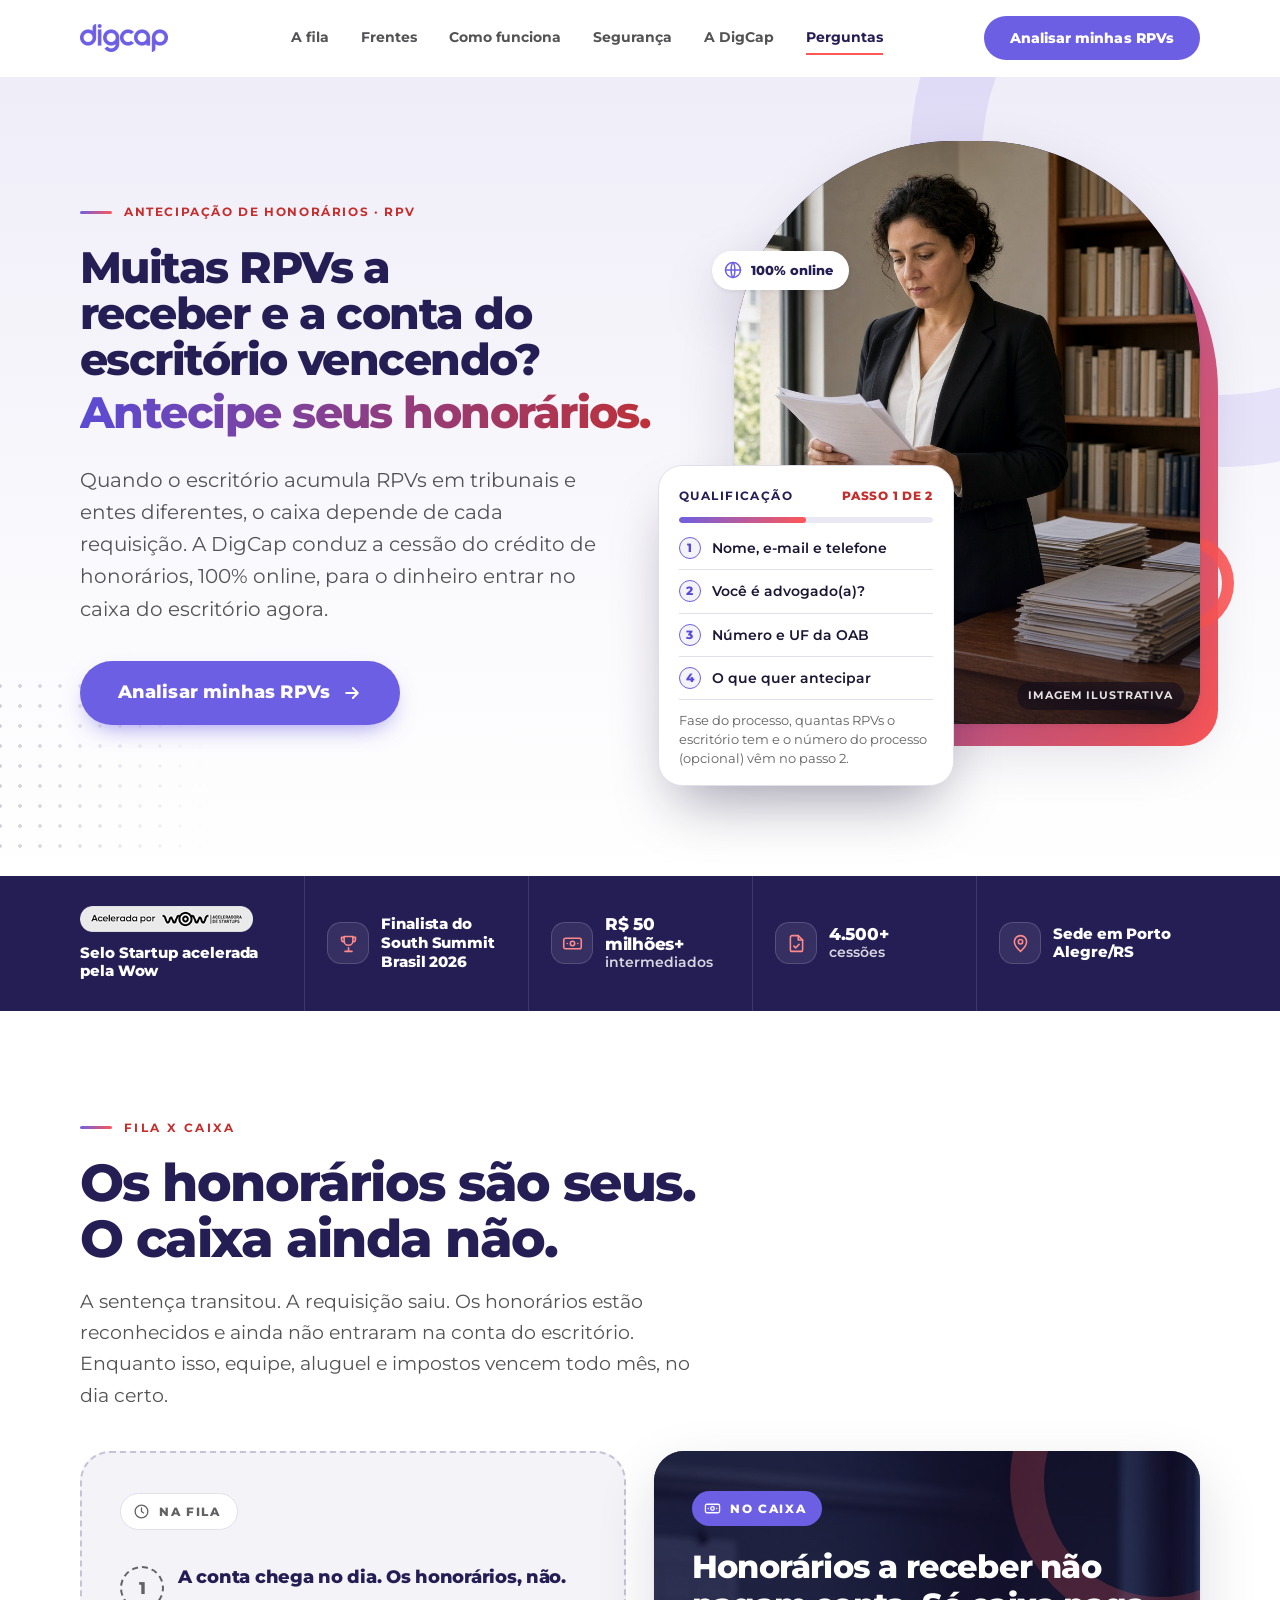
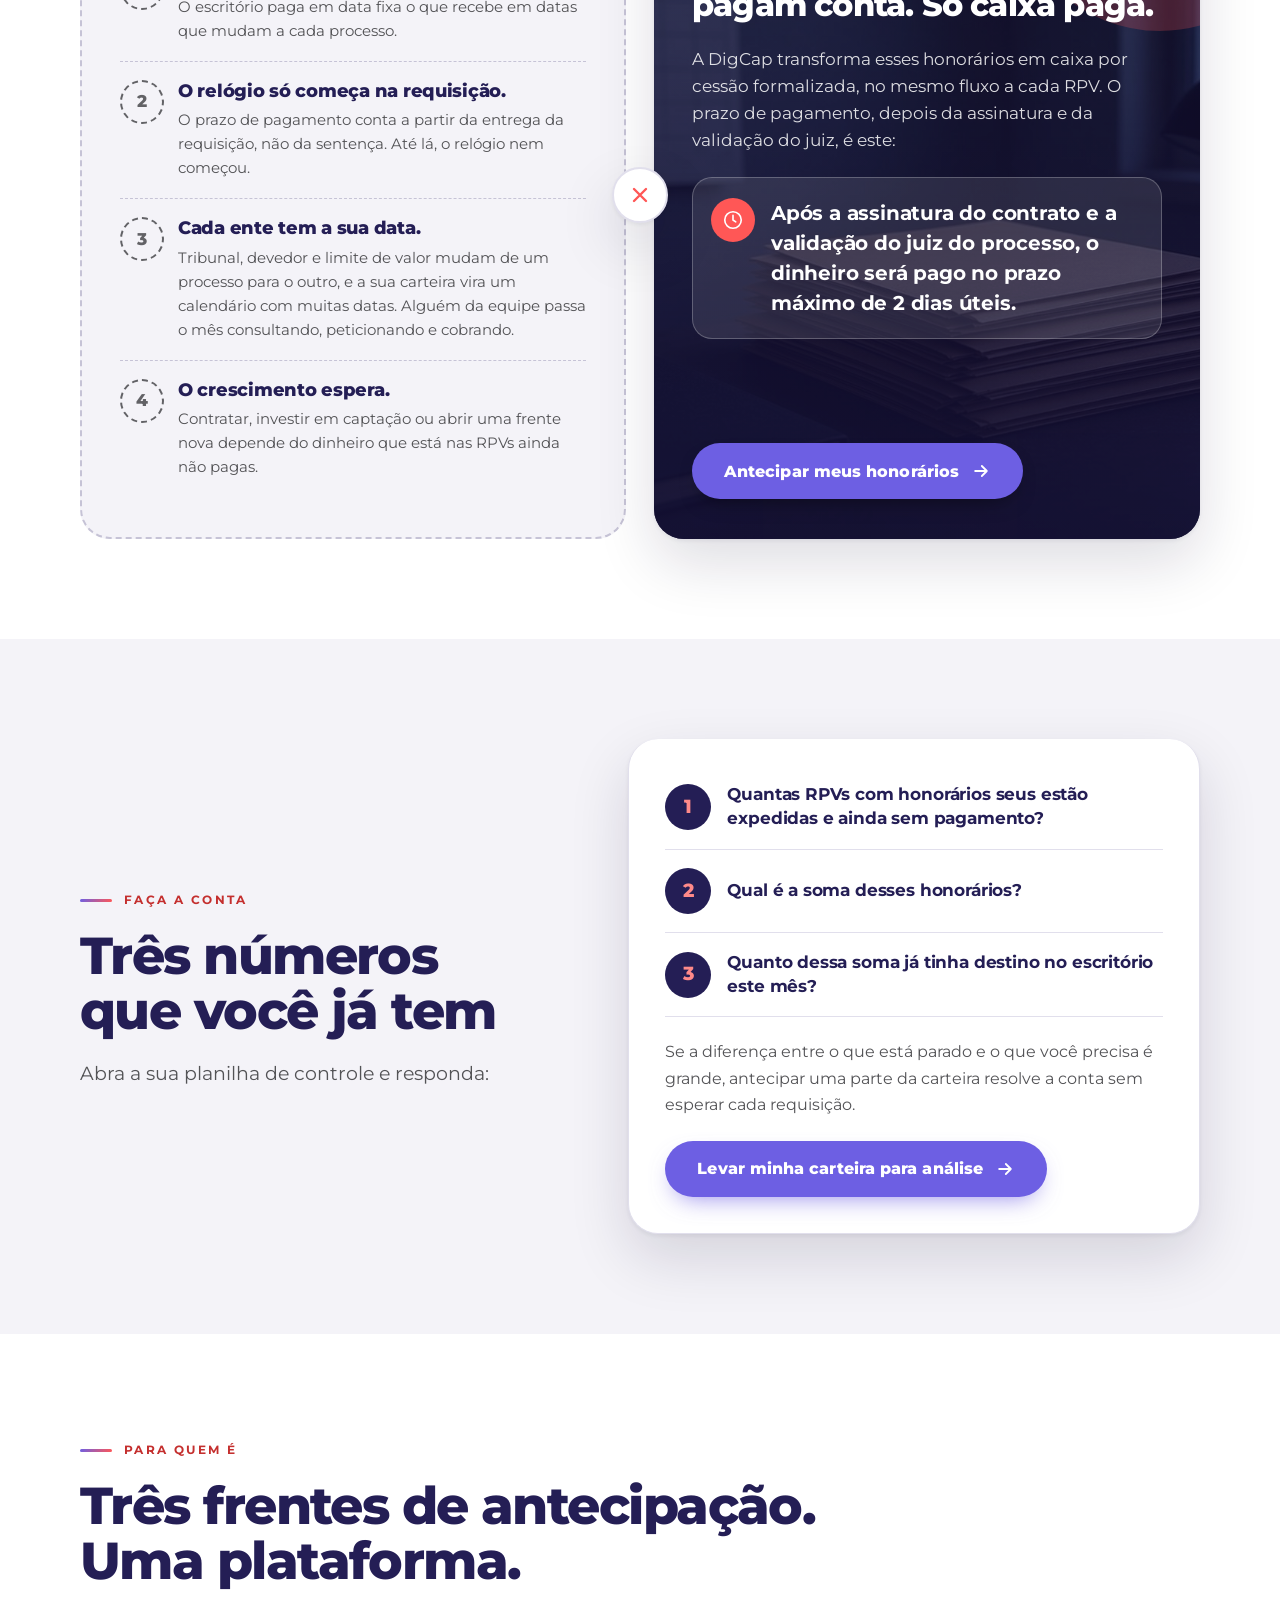
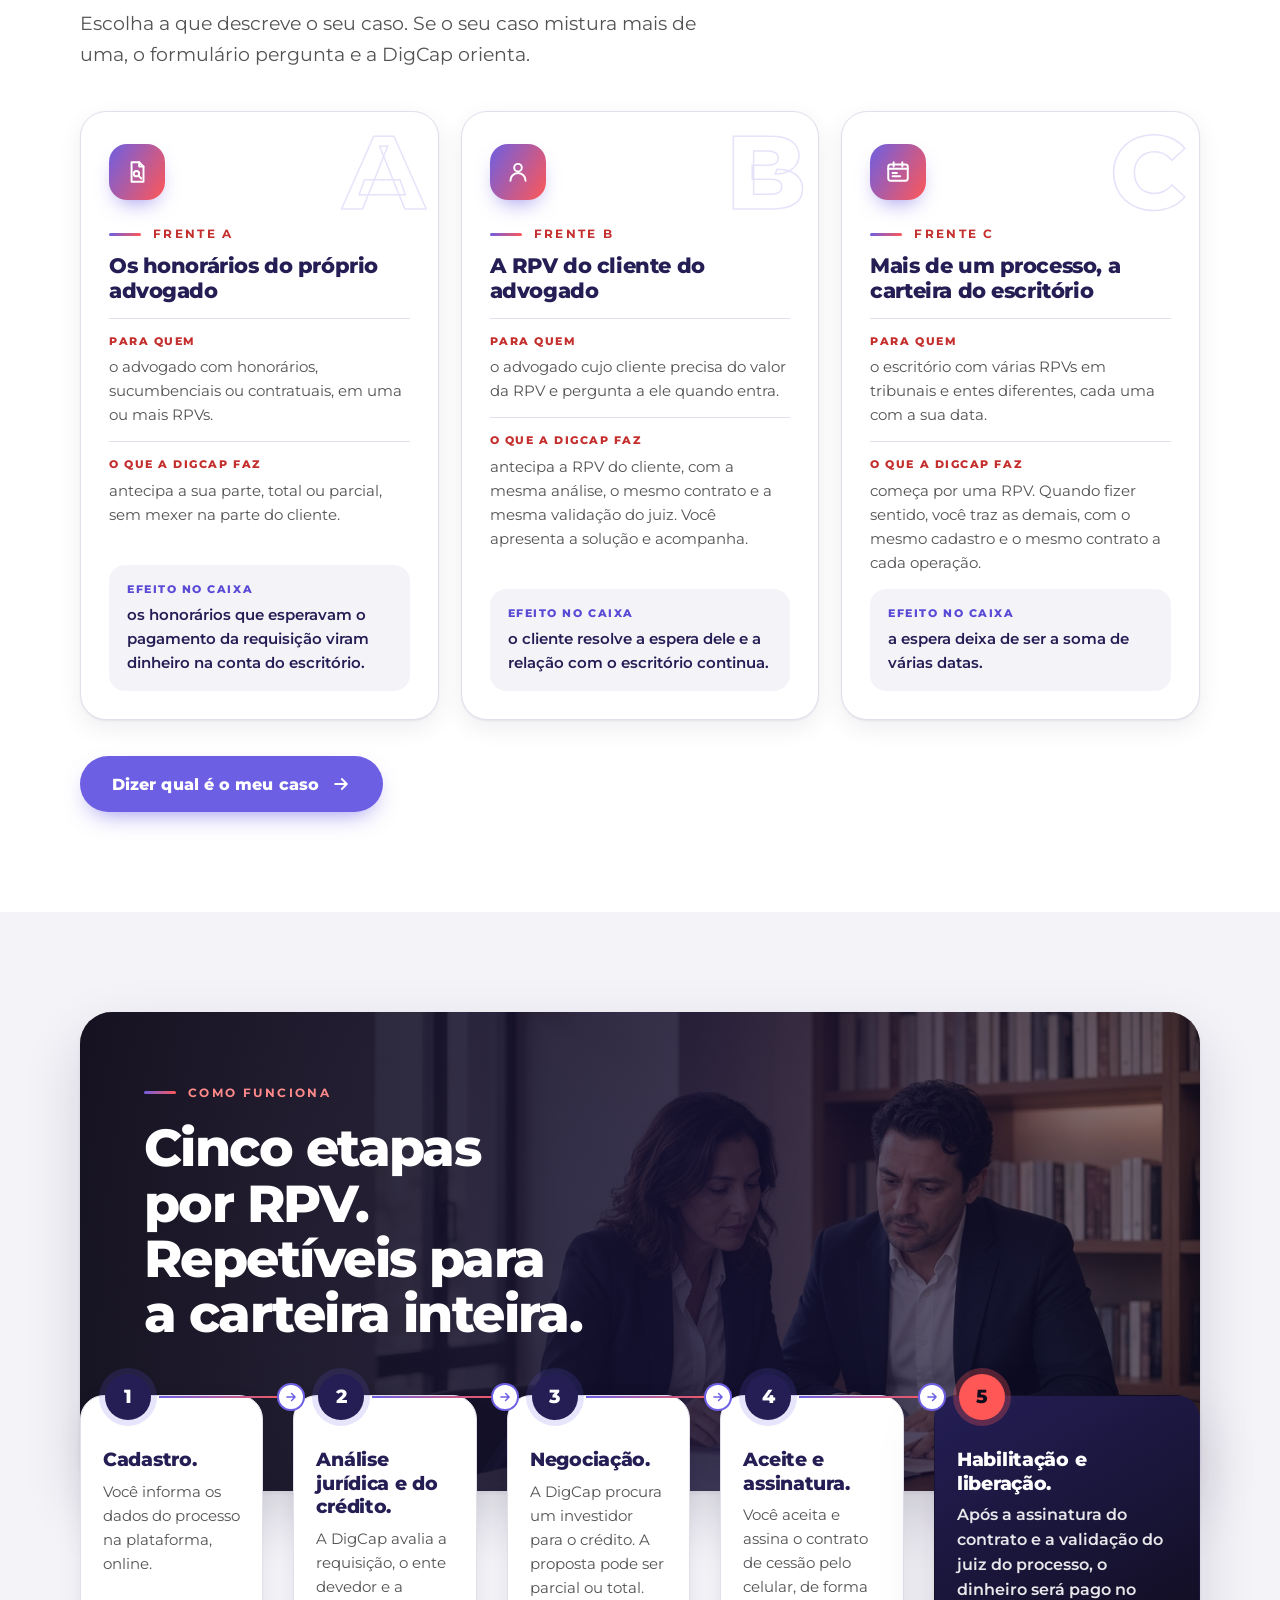
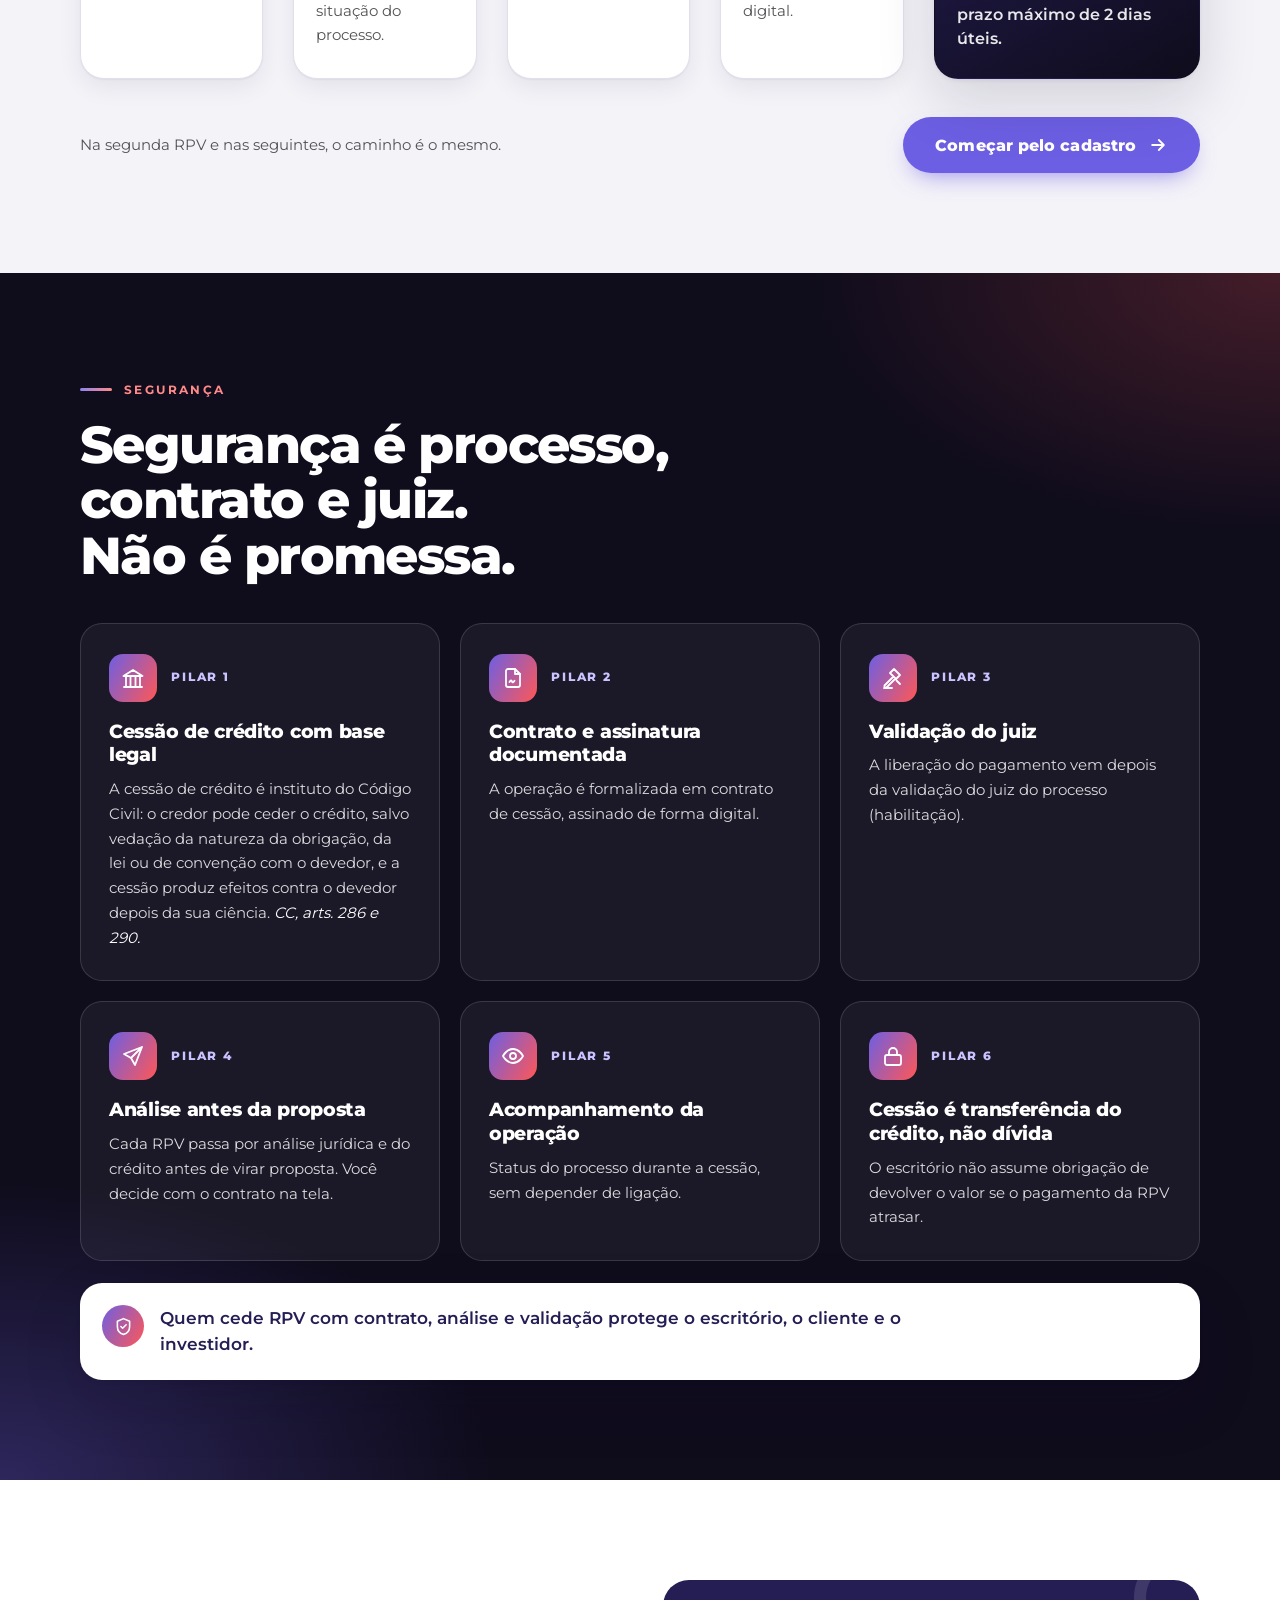
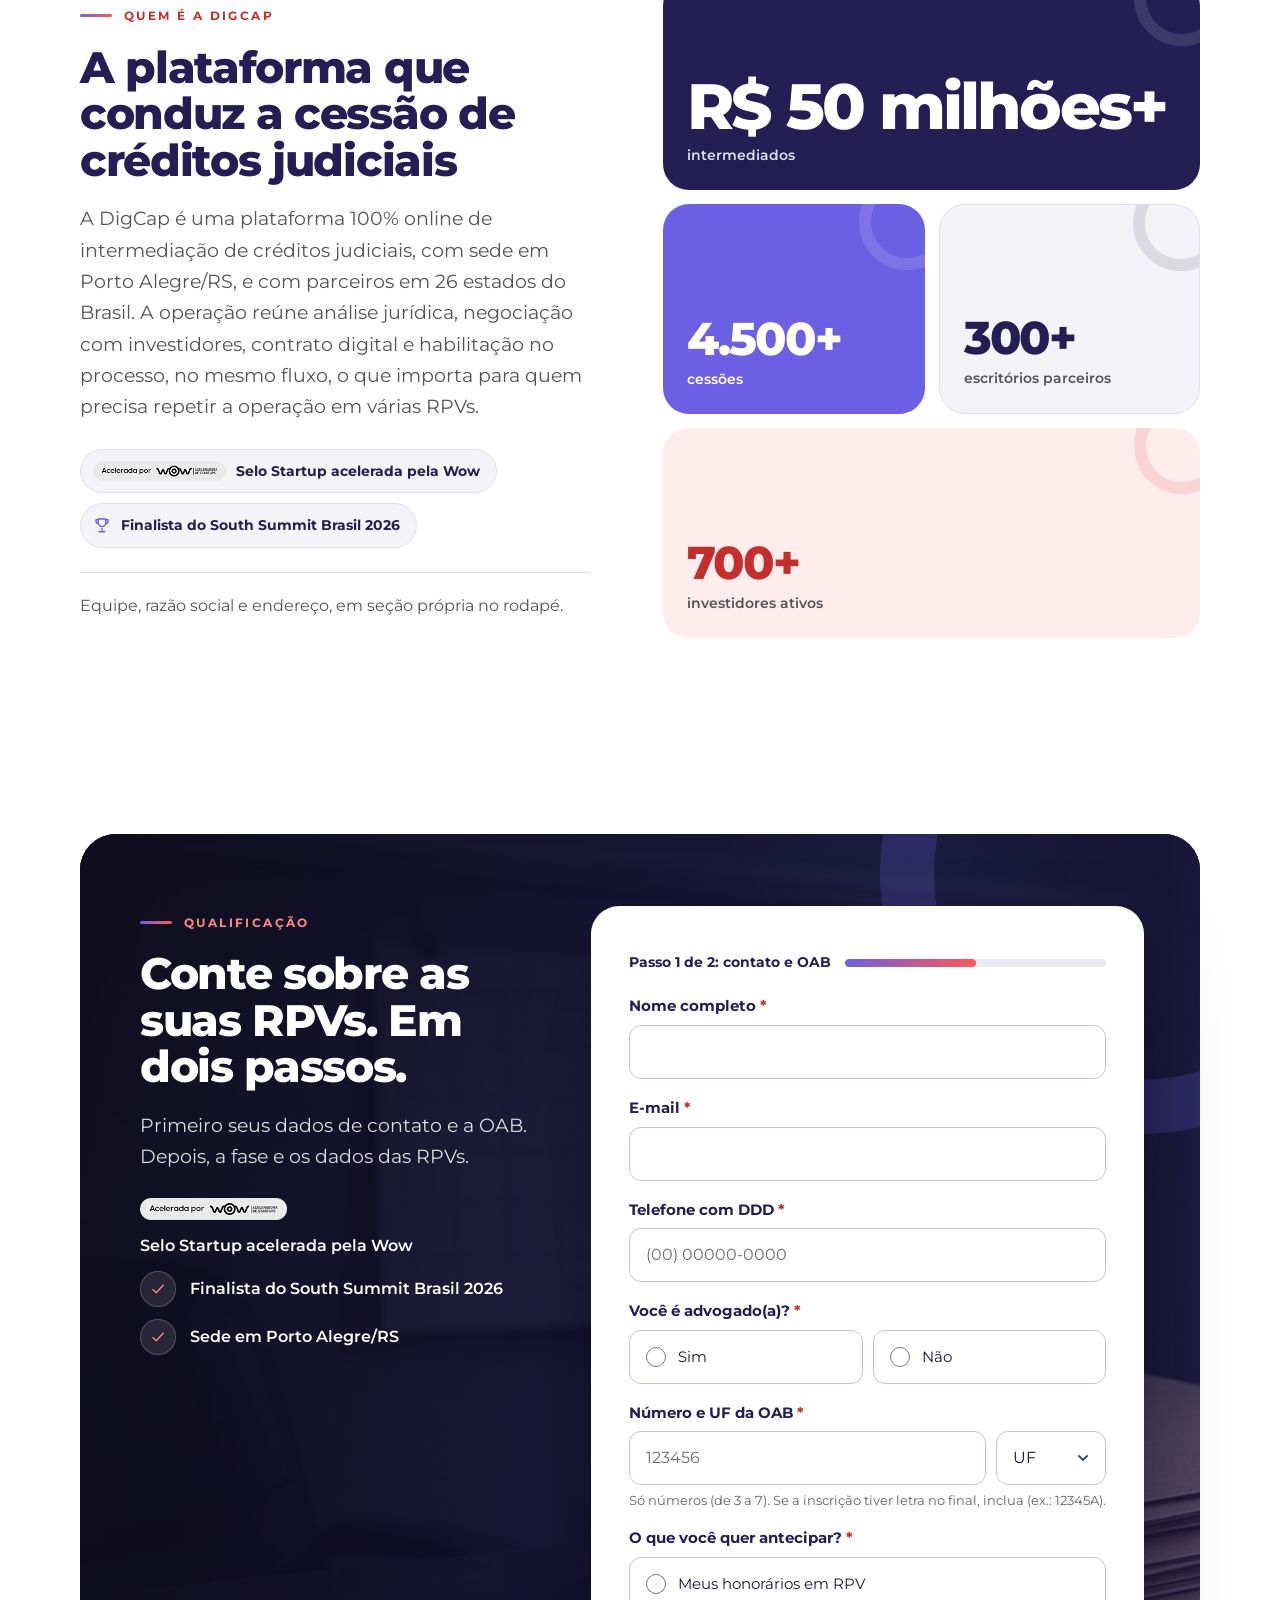
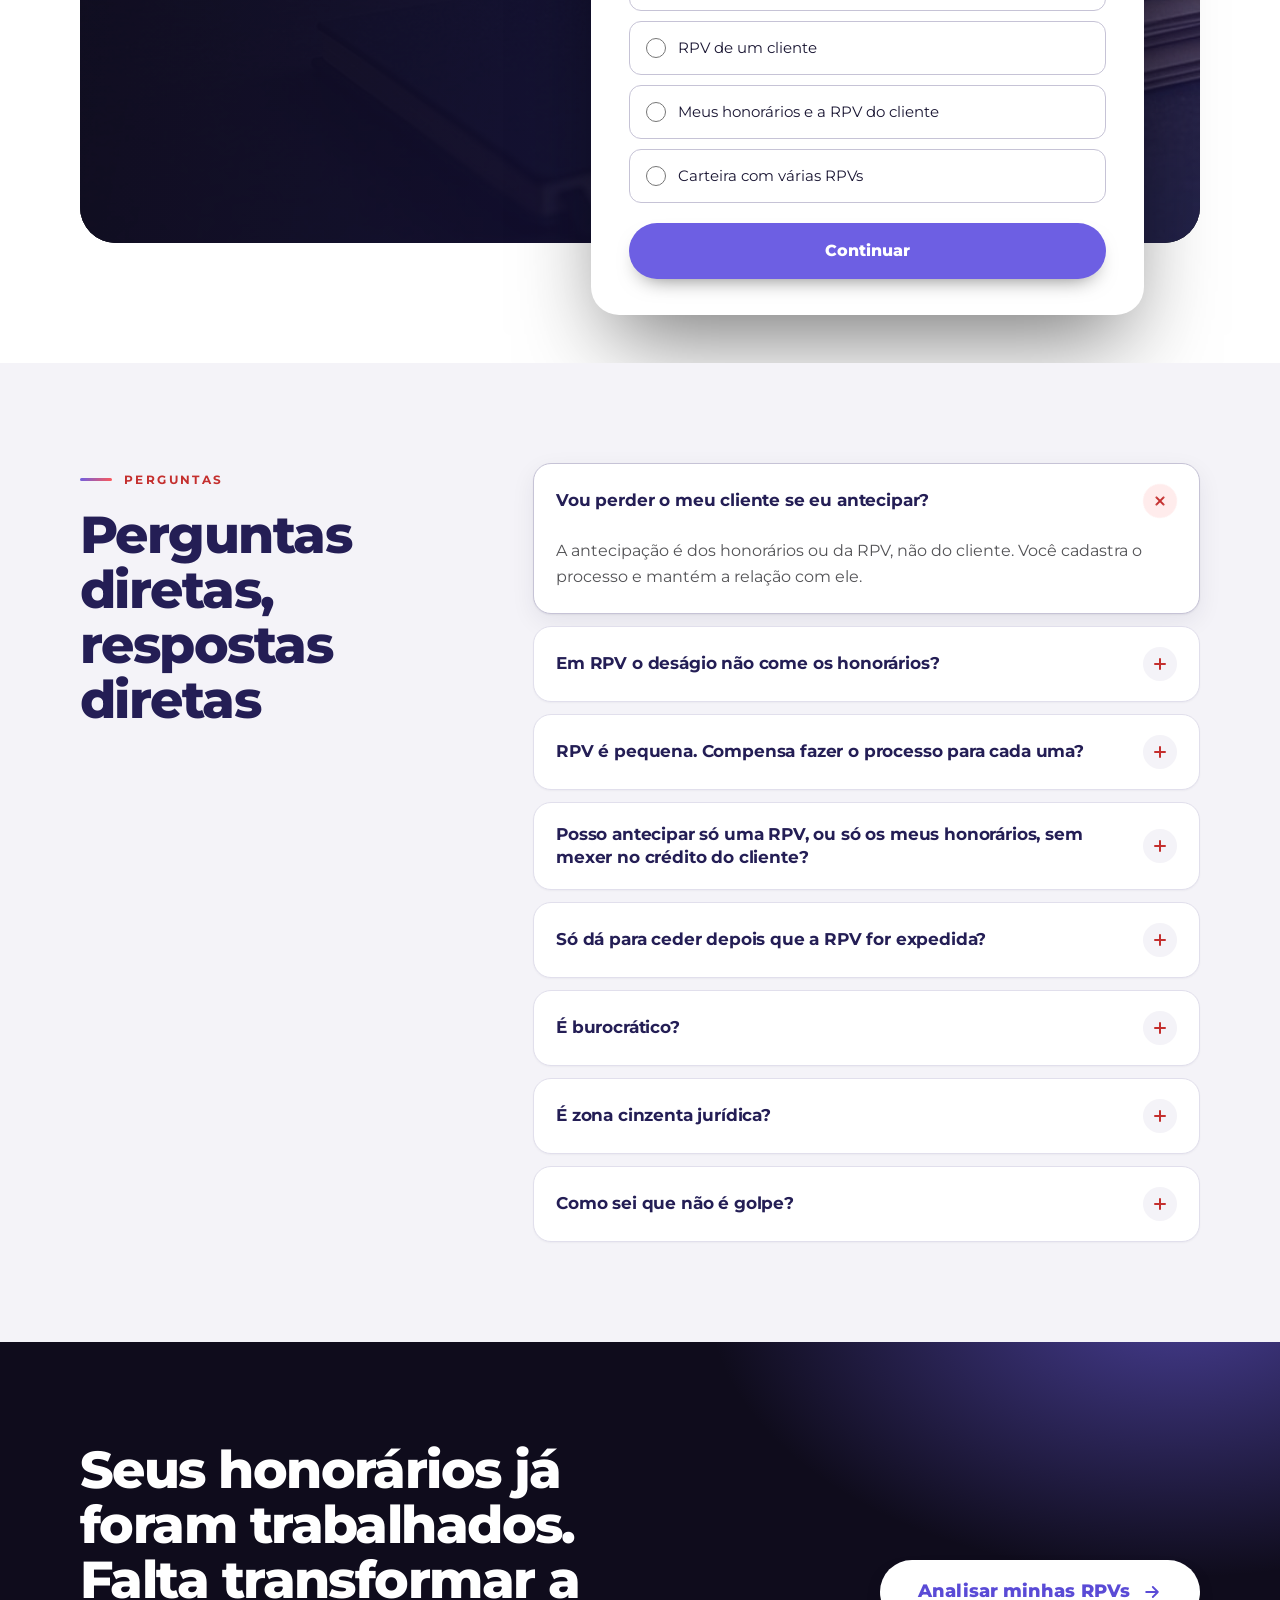
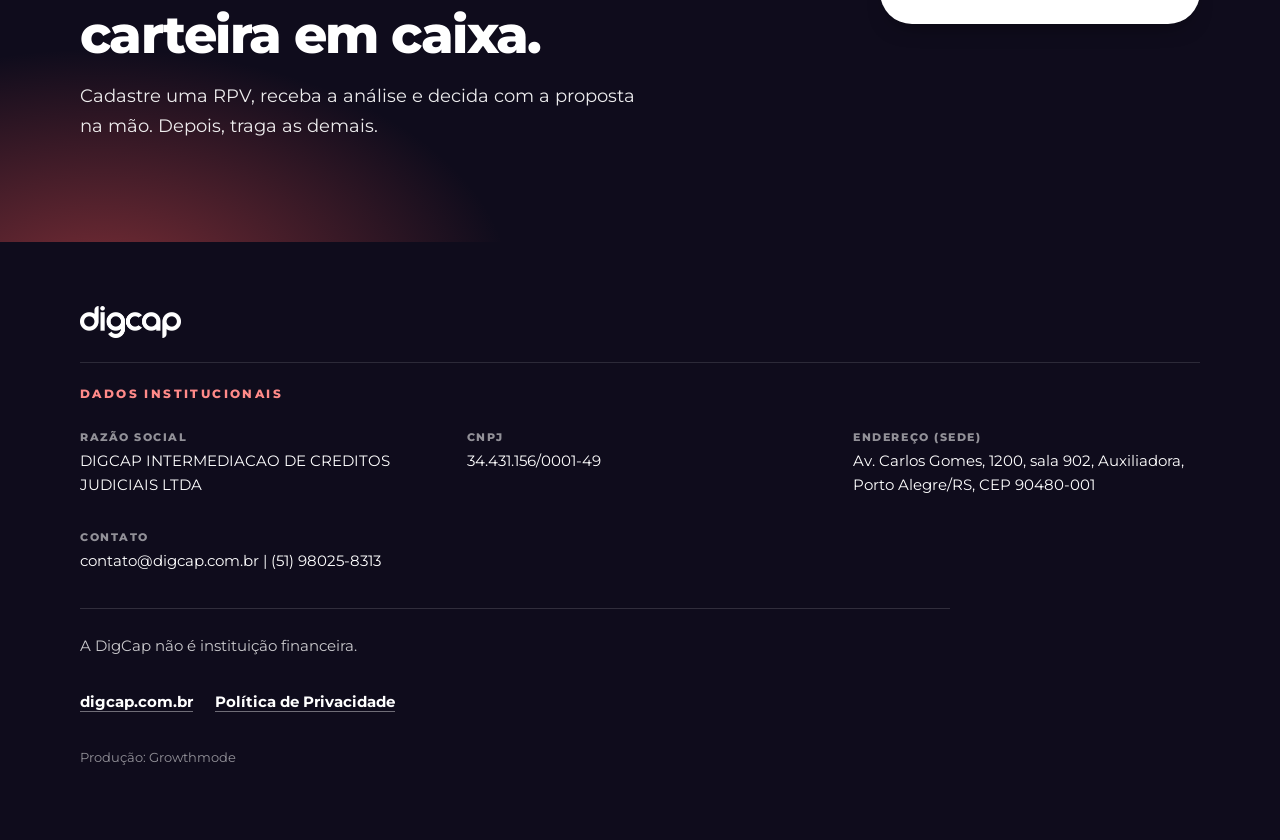
==== commit 1a735d40: "DigCap v4: ajustes do formulário 26/11 (OAB obrigatória, CNJ, passos) no preview Co-authored-by: Lui" ====
--- a/rpv-v4/index.html
+++ b/rpv-v4/index.html
@@ -1,5 +1,5 @@
 <!DOCTYPE html>
-<html lang="pt-BR" data-direcao="v4" data-headline="A" data-form-step="1" data-oab="optional" data-whatsapp="off" data-internal="off" data-frente="rpv">
+<html lang="pt-BR" data-direcao="v4" data-headline="A" data-form-step="1" data-oab="required" data-whatsapp="off" data-internal="off" data-frente="rpv">
 <head>
 <meta charset="utf-8"><meta name="viewport" content="width=device-width, initial-scale=1">
 <title>Antecipação de honorários de RPV | DigCap</title>
@@ -17,15 +17,15 @@
 <a class="skip" href="#conteudo">Ir para o conteúdo</a>
 <header class="header" id="topo"><div class="container bar"><a class="logo" href="#hero"><img src="assets/logo/digcap-wordmark-roxo.png" width="88" height="28" alt="DigCap"></a><nav class="nav" aria-label="Seções da página"><a href="#caixa">A fila</a><a href="#para-quem-e">Frentes</a><a href="#como-funciona">Como funciona</a><a href="#seguro">Segurança</a><a href="#quem-e-a-digcap">A DigCap</a><a href="#faq">Perguntas</a></nav><a class="btn btn-p btn-sm" href="#qualificacao">Analisar minhas RPVs</a></div></header>
 <main id="conteudo">
-<section class="hero3" id="hero" data-section="hero" aria-labelledby="hero-title"><div class="container hero3-in"><div class="hero3-txt"><span class="eyebrow">Antecipação de honorários · RPV</span><h1 id="hero-title"><span class="h1-a">Muitas RPVs a receber e a conta do escritório vencendo?</span> <span class="h1-b">Antecipe seus honorários.</span></h1><p class="sub">Quando o escritório acumula RPVs em tribunais e entes diferentes, o caixa depende de cada requisição. A DigCap conduz a cessão do crédito de honorários, 100% online, para o dinheiro entrar no caixa do escritório agora.</p><a class="btn btn-p btn-lg" href="#qualificacao">Analisar minhas RPVs <svg class="ico-s" viewBox="0 0 24 24" aria-hidden="true"><path d="M5 12h14M13 6l6 6-6 6"/></svg></a></div><div class="hero3-media"><figure class="hero3-photo"><img src="assets/advogada.jpg" alt="Advogada em pé em um escritório, lendo documentos de um processo" width="864" height="1152" fetchpriority="high"><figcaption>Imagem ilustrativa</figcaption></figure><span class="hero3-seal"><svg class="ico-s" viewBox="0 0 24 24" aria-hidden="true"><circle cx="12" cy="12" r="9"/><path d="M3 12h18M12 3c3 3 3 15 0 18M12 3c-3 3-3 15 0 18"/></svg><span>100% online</span></span><aside class="ficha3" aria-label="Prévia da qualificação"><div class="fh"><b>Qualificação</b><span>Passo 1 de 2</span></div><div class="fbar"><i></i></div><ul><li style="--i:0"><span class="qn" aria-hidden="true">1</span> Você é advogado(a)?</li><li style="--i:1"><span class="qn" aria-hidden="true">2</span> O que quer antecipar</li><li style="--i:2"><span class="qn" aria-hidden="true">3</span> Fase do processo</li><li style="--i:3"><span class="qn" aria-hidden="true">4</span> RPVs expedidas e sem pagamento</li></ul><p class="ff">Os dados do processo vêm depois, no passo 2, e são opcionais.</p></aside></div></div></section>
-<section class="cred" data-section="credenciais" aria-label="Credenciais"><div class="container"><ul><li class="reveal" style="--d:0.00s"><span class="ci"><svg class="ico-s" viewBox="0 0 24 24" aria-hidden="true"><circle cx="12" cy="8" r="6"/><path d="M15.5 13.5 17 22l-5-3-5 3 1.5-8.5"/></svg></span><span><b class="t">Selo Startup Acelerada</b></span></li><li class="reveal" style="--d:0.06s"><span class="ci"><svg class="ico-s" viewBox="0 0 24 24" aria-hidden="true"><path d="M8 21h8M12 17v4M7 4h10v5a5 5 0 0 1-10 0z"/><path d="M17 5h3v2a3 3 0 0 1-3 3M7 5H4v2a3 3 0 0 0 3 3"/></svg></span><span><b class="t">Finalista do South Summit Brasil 2026</b></span></li><li class="reveal" style="--d:0.12s"><span class="ci"><svg class="ico-s" viewBox="0 0 24 24" aria-hidden="true"><rect x="2" y="6" width="20" height="12" rx="2"/><circle cx="12" cy="12" r="2.5"/><path d="M6 12h.01M18 12h.01"/></svg></span><span><b>R$ 50 milhões+</b> intermediados</span></li><li class="reveal" style="--d:0.18s"><span class="ci"><svg class="ico-s" viewBox="0 0 24 24" aria-hidden="true"><path d="M14 3H7a2 2 0 0 0-2 2v14a2 2 0 0 0 2 2h10a2 2 0 0 0 2-2V8z"/><path d="M14 3v5h5"/><path d="m9 15 2 2 4-4"/></svg></span><span><b>4.500+</b> cessões</span></li><li class="reveal" style="--d:0.24s"><span class="ci"><svg class="ico-s" viewBox="0 0 24 24" aria-hidden="true"><path d="M12 21s7-6.2 7-11a7 7 0 0 0-14 0c0 4.8 7 11 7 11z"/><circle cx="12" cy="10" r="2.5"/></svg></span><span><b class="t">Sede em Porto Alegre/RS</b></span></li></ul></div></section>
-<section class="section " id="caixa" data-section="caixa"><div class="container"><div class="head reveal"><span class="eyebrow">Fila x caixa</span><h2>O honorário é seu. O caixa ainda não.</h2><div class="lede"><p>A sentença transitou. A requisição saiu. O honorário está reconhecido e ainda não entrou na conta do escritório. Enquanto isso, equipe, aluguel e impostos vencem todo mês, no dia certo.</p></div></div><div class="versus"><div class="vs-col vs-fila"><span class="vs-tag"><svg class="ico-s" viewBox="0 0 24 24" aria-hidden="true"><circle cx="12" cy="12" r="9"/><path d="M12 7v5l3 2"/></svg> Na fila</span><ol class="fila"><li class="reveal" style="--d:0.00s"><span class="n" aria-hidden="true">1</span><div><h3>A conta chega no dia. O honorário, não.</h3><p>O escritório paga em data fixa o que recebe em datas que mudam a cada processo.</p></div></li><li class="reveal" style="--d:0.07s"><span class="n" aria-hidden="true">2</span><div><h3>O relógio só começa na requisição.</h3><p>O prazo de pagamento conta a partir da entrega da requisição, não da sentença. Até lá, o relógio nem começou.</p></div></li><li class="reveal" style="--d:0.14s"><span class="n" aria-hidden="true">3</span><div><h3>Cada ente tem a sua data.</h3><p>Tribunal, devedor e limite de valor mudam de um processo para o outro, e a sua carteira vira um calendário com muitas datas. Alguém da equipe passa o mês consultando, peticionando e cobrando.</p></div></li><li class="reveal" style="--d:0.21s"><span class="n" aria-hidden="true">4</span><div><h3>O crescimento espera.</h3><p>Contratar, investir em captação ou abrir uma frente nova depende do dinheiro que está nas RPVs ainda não pagas.</p></div></li></ol></div><span class="vs-sep" aria-hidden="true"><svg class="ico-s" viewBox="0 0 24 24" aria-hidden="true"><path d="M6 6l12 12M18 6 6 18"/></svg></span><div class="vs-col vs-caixa"><span class="vs-tag"><svg class="ico-s" viewBox="0 0 24 24" aria-hidden="true"><rect x="2" y="6" width="20" height="12" rx="2"/><circle cx="12" cy="12" r="2.5"/><path d="M6 12h.01M18 12h.01"/></svg> No caixa</span><p class="pull reveal">Honorário a receber não paga conta. Só caixa paga.</p><p class="fp reveal">A DigCap transforma esses honorários em caixa por cessão formalizada, no mesmo fluxo a cada RPV. O prazo de pagamento, depois da assinatura e da validação do juiz, é este:</p><blockquote class="prazo reveal"><span class="pi"><svg class="ico-s" viewBox="0 0 24 24" aria-hidden="true"><circle cx="12" cy="12" r="9"/><path d="M12 7v5l3 2"/></svg></span><span>Após a assinatura do contrato e a validação do juiz do processo, o dinheiro será pago no prazo máximo de 2 dias úteis.</span></blockquote><p class="vs-cta reveal"><a class="btn btn-p" href="#qualificacao">Antecipar meus honorários <svg class="ico-s" viewBox="0 0 24 24" aria-hidden="true"><path d="M5 12h14M13 6l6 6-6 6"/></svg></a></p></div></div></div></section>
+<section class="hero3" id="hero" data-section="hero" aria-labelledby="hero-title"><div class="container hero3-in"><div class="hero3-txt"><span class="eyebrow">Antecipação de honorários · RPV</span><h1 id="hero-title"><span class="h1-a">Muitas RPVs a receber e a conta do escritório vencendo?</span> <span class="h1-b">Antecipe seus honorários.</span></h1><p class="sub">Quando o escritório acumula RPVs em tribunais e entes diferentes, o caixa depende de cada requisição. A DigCap conduz a cessão do crédito de honorários, 100% online, para o dinheiro entrar no caixa do escritório agora.</p><a class="btn btn-p btn-lg" href="#qualificacao">Analisar minhas RPVs <svg class="ico-s" viewBox="0 0 24 24" aria-hidden="true"><path d="M5 12h14M13 6l6 6-6 6"/></svg></a></div><div class="hero3-media"><figure class="hero3-photo"><img src="assets/advogada.jpg" alt="Advogada em pé em um escritório, lendo documentos de um processo" width="864" height="1152" fetchpriority="high"><figcaption>Imagem ilustrativa</figcaption></figure><span class="hero3-seal"><svg class="ico-s" viewBox="0 0 24 24" aria-hidden="true"><circle cx="12" cy="12" r="9"/><path d="M3 12h18M12 3c3 3 3 15 0 18M12 3c-3 3-3 15 0 18"/></svg><span>100% online</span></span><aside class="ficha3" aria-label="Prévia da qualificação"><div class="fh"><b>Qualificação</b><span>Passo 1 de 2</span></div><div class="fbar"><i></i></div><ul><li style="--i:0"><span class="qn" aria-hidden="true">1</span> Nome, e-mail e telefone</li><li style="--i:1"><span class="qn" aria-hidden="true">2</span> Você é advogado(a)?</li><li style="--i:2"><span class="qn" aria-hidden="true">3</span> Número e UF da OAB</li><li style="--i:3"><span class="qn" aria-hidden="true">4</span> O que quer antecipar</li></ul><p class="ff">Fase do processo, quantas RPVs o escritório tem e o número do processo (opcional) vêm no passo 2.</p></aside></div></div></section>
+<section class="cred" data-section="credenciais" aria-label="Credenciais"><div class="container"><ul><li class="reveal cred-wow" style="--d:0.00s"><img class="wow-logo" src="assets/logo/logo-wow-aceleradora.png" width="260" height="39" alt=""><span><b class="t">Selo Startup acelerada pela Wow</b></span></li><li class="reveal" style="--d:0.06s"><span class="ci"><svg class="ico-s" viewBox="0 0 24 24" aria-hidden="true"><path d="M8 21h8M12 17v4M7 4h10v5a5 5 0 0 1-10 0z"/><path d="M17 5h3v2a3 3 0 0 1-3 3M7 5H4v2a3 3 0 0 0 3 3"/></svg></span><span><b class="t">Finalista do South Summit Brasil 2026</b></span></li><li class="reveal" style="--d:0.12s"><span class="ci"><svg class="ico-s" viewBox="0 0 24 24" aria-hidden="true"><rect x="2" y="6" width="20" height="12" rx="2"/><circle cx="12" cy="12" r="2.5"/><path d="M6 12h.01M18 12h.01"/></svg></span><span><b>R$ 50 milhões+</b> intermediados</span></li><li class="reveal" style="--d:0.18s"><span class="ci"><svg class="ico-s" viewBox="0 0 24 24" aria-hidden="true"><path d="M14 3H7a2 2 0 0 0-2 2v14a2 2 0 0 0 2 2h10a2 2 0 0 0 2-2V8z"/><path d="M14 3v5h5"/><path d="m9 15 2 2 4-4"/></svg></span><span><b>4.500+</b> cessões</span></li><li class="reveal" style="--d:0.24s"><span class="ci"><svg class="ico-s" viewBox="0 0 24 24" aria-hidden="true"><path d="M12 21s7-6.2 7-11a7 7 0 0 0-14 0c0 4.8 7 11 7 11z"/><circle cx="12" cy="10" r="2.5"/></svg></span><span><b class="t">Sede em Porto Alegre/RS</b></span></li></ul></div></section>
+<section class="section " id="caixa" data-section="caixa"><div class="container"><div class="head reveal"><span class="eyebrow">Fila x caixa</span><h2>Os honorários são seus. O caixa ainda não.</h2><div class="lede"><p>A sentença transitou. A requisição saiu. Os honorários estão reconhecidos e ainda não entraram na conta do escritório. Enquanto isso, equipe, aluguel e impostos vencem todo mês, no dia certo.</p></div></div><div class="versus"><div class="vs-col vs-fila"><span class="vs-tag"><svg class="ico-s" viewBox="0 0 24 24" aria-hidden="true"><circle cx="12" cy="12" r="9"/><path d="M12 7v5l3 2"/></svg> Na fila</span><ol class="fila"><li class="reveal" style="--d:0.00s"><span class="n" aria-hidden="true">1</span><div><h3>A conta chega no dia. Os honorários, não.</h3><p>O escritório paga em data fixa o que recebe em datas que mudam a cada processo.</p></div></li><li class="reveal" style="--d:0.07s"><span class="n" aria-hidden="true">2</span><div><h3>O relógio só começa na requisição.</h3><p>O prazo de pagamento conta a partir da entrega da requisição, não da sentença. Até lá, o relógio nem começou.</p></div></li><li class="reveal" style="--d:0.14s"><span class="n" aria-hidden="true">3</span><div><h3>Cada ente tem a sua data.</h3><p>Tribunal, devedor e limite de valor mudam de um processo para o outro, e a sua carteira vira um calendário com muitas datas. Alguém da equipe passa o mês consultando, peticionando e cobrando.</p></div></li><li class="reveal" style="--d:0.21s"><span class="n" aria-hidden="true">4</span><div><h3>O crescimento espera.</h3><p>Contratar, investir em captação ou abrir uma frente nova depende do dinheiro que está nas RPVs ainda não pagas.</p></div></li></ol></div><span class="vs-sep" aria-hidden="true"><svg class="ico-s" viewBox="0 0 24 24" aria-hidden="true"><path d="M6 6l12 12M18 6 6 18"/></svg></span><div class="vs-col vs-caixa"><span class="vs-tag"><svg class="ico-s" viewBox="0 0 24 24" aria-hidden="true"><rect x="2" y="6" width="20" height="12" rx="2"/><circle cx="12" cy="12" r="2.5"/><path d="M6 12h.01M18 12h.01"/></svg> No caixa</span><p class="pull reveal">Honorários a receber não pagam conta. Só caixa paga.</p><p class="fp reveal">A DigCap transforma esses honorários em caixa por cessão formalizada, no mesmo fluxo a cada RPV. O prazo de pagamento, depois da assinatura e da validação do juiz, é este:</p><blockquote class="prazo reveal"><span class="pi"><svg class="ico-s" viewBox="0 0 24 24" aria-hidden="true"><circle cx="12" cy="12" r="9"/><path d="M12 7v5l3 2"/></svg></span><span>Após a assinatura do contrato e a validação do juiz do processo, o dinheiro será pago no prazo máximo de 2 dias úteis.</span></blockquote><p class="vs-cta reveal"><a class="btn btn-p" href="#qualificacao">Antecipar meus honorários <svg class="ico-s" viewBox="0 0 24 24" aria-hidden="true"><path d="M5 12h14M13 6l6 6-6 6"/></svg></a></p></div></div></div></section>
 <section class="section sec-soft" id="conta-do-escritorio" data-section="conta-do-escritorio"><div class="container"><div class="conta3"><div class="head reveal" style="margin-bottom:0"><span class="eyebrow">Faça a conta</span><h2>Três números que você já tem</h2><div class="lede"><p>Abra a sua planilha de controle e responda:</p></div></div><div class="conta3-card reveal"><ol><li class="reveal" style="--d:0.00s"><span class="kn" aria-hidden="true">1</span><p>Quantas RPVs com honorários seus estão expedidas e ainda sem pagamento?</p></li><li class="reveal" style="--d:0.08s"><span class="kn" aria-hidden="true">2</span><p>Qual é a soma desses honorários?</p></li><li class="reveal" style="--d:0.16s"><span class="kn" aria-hidden="true">3</span><p>Quanto dessa soma já tinha destino no escritório este mês?</p></li></ol><div class="conta3-fim"><p>Se a diferença entre o que está parado e o que você precisa é grande, antecipar uma parte da carteira resolve a conta sem esperar cada requisição.</p><a class="btn btn-p" href="#qualificacao">Levar minha carteira para análise <svg class="ico-s" viewBox="0 0 24 24" aria-hidden="true"><path d="M5 12h14M13 6l6 6-6 6"/></svg></a></div></div></div></div></section>
-<section class="section " id="para-quem-e" data-section="para-quem-e"><div class="container"><div class="head reveal"><span class="eyebrow">Para quem é</span><h2>Três frentes de antecipação. Uma plataforma.</h2><div class="lede"><p>Escolha a que descreve o seu caso. Se o seu caso mistura mais de uma, o formulário pergunta e a DigCap orienta.</p></div></div><div class="cards4"><article class="fcard4 reveal" style="--d:0.00s" data-front="a"><span class="gl" aria-hidden="true">A</span><div class="fc-top"><span class="ic"><svg class="ico-s" viewBox="0 0 24 24" aria-hidden="true"><path d="M7 3h7l4 4v14H7z"/><path d="M14 3v4h4"/><circle cx="11.5" cy="13.5" r="2.5"/><path d="M13.3 15.3L16 18"/></svg></span><span class="eyebrow">Frente A</span><h3>Os honorários do próprio advogado</h3></div><div class="fc-rows"><div class="frow4"><span class="fl">Para quem</span><p>o advogado com honorários, sucumbenciais ou contratuais, em uma ou mais RPVs.</p></div><div class="frow4"><span class="fl">O que a DigCap faz</span><p>antecipa a sua parte, total ou parcial, sem mexer na parte do cliente.</p></div><div class="frow4 fx"><span class="fl">Efeito no caixa</span><p>o honorário que esperava o pagamento da requisição vira dinheiro na conta do escritório.</p></div></div></article><article class="fcard4 reveal" style="--d:0.08s" data-front="b"><span class="gl" aria-hidden="true">B</span><div class="fc-top"><span class="ic"><svg class="ico-s" viewBox="0 0 24 24" aria-hidden="true"><circle cx="12" cy="8" r="3.5"/><path d="M5 20a7 7 0 0 1 14 0"/></svg></span><span class="eyebrow">Frente B</span><h3>A RPV do cliente do advogado</h3></div><div class="fc-rows"><div class="frow4"><span class="fl">Para quem</span><p>o advogado cujo cliente precisa do valor da RPV e pergunta a ele quando entra.</p></div><div class="frow4"><span class="fl">O que a DigCap faz</span><p>antecipa a RPV do cliente, com a mesma análise, o mesmo contrato e a mesma validação do juiz. Você apresenta a solução e acompanha.</p></div><div class="frow4 fx"><span class="fl">Efeito no caixa</span><p>o cliente resolve a espera dele e a relação com o escritório continua.</p></div></div></article><article class="fcard4 reveal" style="--d:0.16s" data-front="c"><span class="gl" aria-hidden="true">C</span><div class="fc-top"><span class="ic"><svg class="ico-s" viewBox="0 0 24 24" aria-hidden="true"><rect x="3" y="5" width="18" height="15" rx="2"/><path d="M3 9h18M8 3v4M16 3v4"/><path d="M7 13h4M7 16h7"/></svg></span><span class="eyebrow">Frente C</span><h3>Mais de um processo, a carteira do escritório</h3></div><div class="fc-rows"><div class="frow4"><span class="fl">Para quem</span><p>o escritório com várias RPVs em tribunais e entes diferentes, cada uma com a sua data.</p></div><div class="frow4"><span class="fl">O que a DigCap faz</span><p>começa por uma RPV. Quando fizer sentido, você traz as demais, com o mesmo cadastro e o mesmo contrato a cada operação.</p></div><div class="frow4 fx"><span class="fl">Efeito no caixa</span><p>a espera deixa de ser a soma de várias datas.</p></div></div></article></div><p class="cta-row reveal"><a class="btn btn-p" href="#qualificacao">Dizer qual é o meu caso <svg class="ico-s" viewBox="0 0 24 24" aria-hidden="true"><path d="M5 12h14M13 6l6 6-6 6"/></svg></a></p></div></section>
+<section class="section " id="para-quem-e" data-section="para-quem-e"><div class="container"><div class="head reveal"><span class="eyebrow">Para quem é</span><h2>Três frentes de antecipação. Uma plataforma.</h2><div class="lede"><p>Escolha a que descreve o seu caso. Se o seu caso mistura mais de uma, o formulário pergunta e a DigCap orienta.</p></div></div><div class="cards4"><article class="fcard4 reveal" style="--d:0.00s" data-front="a"><span class="gl" aria-hidden="true">A</span><div class="fc-top"><span class="ic"><svg class="ico-s" viewBox="0 0 24 24" aria-hidden="true"><path d="M7 3h7l4 4v14H7z"/><path d="M14 3v4h4"/><circle cx="11.5" cy="13.5" r="2.5"/><path d="M13.3 15.3L16 18"/></svg></span><span class="eyebrow">Frente A</span><h3>Os honorários do próprio advogado</h3></div><div class="fc-rows"><div class="frow4"><span class="fl">Para quem</span><p>o advogado com honorários, sucumbenciais ou contratuais, em uma ou mais RPVs.</p></div><div class="frow4"><span class="fl">O que a DigCap faz</span><p>antecipa a sua parte, total ou parcial, sem mexer na parte do cliente.</p></div><div class="frow4 fx"><span class="fl">Efeito no caixa</span><p>os honorários que esperavam o pagamento da requisição viram dinheiro na conta do escritório.</p></div></div></article><article class="fcard4 reveal" style="--d:0.08s" data-front="b"><span class="gl" aria-hidden="true">B</span><div class="fc-top"><span class="ic"><svg class="ico-s" viewBox="0 0 24 24" aria-hidden="true"><circle cx="12" cy="8" r="3.5"/><path d="M5 20a7 7 0 0 1 14 0"/></svg></span><span class="eyebrow">Frente B</span><h3>A RPV do cliente do advogado</h3></div><div class="fc-rows"><div class="frow4"><span class="fl">Para quem</span><p>o advogado cujo cliente precisa do valor da RPV e pergunta a ele quando entra.</p></div><div class="frow4"><span class="fl">O que a DigCap faz</span><p>antecipa a RPV do cliente, com a mesma análise, o mesmo contrato e a mesma validação do juiz. Você apresenta a solução e acompanha.</p></div><div class="frow4 fx"><span class="fl">Efeito no caixa</span><p>o cliente resolve a espera dele e a relação com o escritório continua.</p></div></div></article><article class="fcard4 reveal" style="--d:0.16s" data-front="c"><span class="gl" aria-hidden="true">C</span><div class="fc-top"><span class="ic"><svg class="ico-s" viewBox="0 0 24 24" aria-hidden="true"><rect x="3" y="5" width="18" height="15" rx="2"/><path d="M3 9h18M8 3v4M16 3v4"/><path d="M7 13h4M7 16h7"/></svg></span><span class="eyebrow">Frente C</span><h3>Mais de um processo, a carteira do escritório</h3></div><div class="fc-rows"><div class="frow4"><span class="fl">Para quem</span><p>o escritório com várias RPVs em tribunais e entes diferentes, cada uma com a sua data.</p></div><div class="frow4"><span class="fl">O que a DigCap faz</span><p>começa por uma RPV. Quando fizer sentido, você traz as demais, com o mesmo cadastro e o mesmo contrato a cada operação.</p></div><div class="frow4 fx"><span class="fl">Efeito no caixa</span><p>a espera deixa de ser a soma de várias datas.</p></div></div></article></div><p class="cta-row reveal"><a class="btn btn-p" href="#qualificacao">Dizer qual é o meu caso <svg class="ico-s" viewBox="0 0 24 24" aria-hidden="true"><path d="M5 12h14M13 6l6 6-6 6"/></svg></a></p></div></section>
 <section class="section como3" id="como-funciona" data-section="como-funciona"><div class="container"><div class="como-banner"><img src="assets/hero-escritorio.jpg" alt="Duas pessoas analisando documentos de um processo em uma mesa de escritório" width="1280" height="720" loading="lazy"><div class="como-banner-in reveal"><span class="eyebrow">Como funciona</span><h2>Cinco etapas por RPV. Repetíveis para a carteira inteira.</h2></div></div><ol class="steps steps4"><li class="step reveal" style="--d:0.00s"><span class="n">1</span><span class="link" aria-hidden="true"><span class="ar ar-r"><svg class="ico-s" viewBox="0 0 24 24" aria-hidden="true"><path d="M5 12h14M13 6l6 6-6 6"/></svg></span><span class="ar ar-d"><svg class="ico-s" viewBox="0 0 24 24" aria-hidden="true"><path d="M12 5v14M6 13l6 6 6-6"/></svg></span></span><h3>Cadastro.</h3><p>Você informa os dados do processo na plataforma, online.</p></li><li class="step reveal" style="--d:0.07s"><span class="n">2</span><span class="link" aria-hidden="true"><span class="ar ar-r"><svg class="ico-s" viewBox="0 0 24 24" aria-hidden="true"><path d="M5 12h14M13 6l6 6-6 6"/></svg></span><span class="ar ar-d"><svg class="ico-s" viewBox="0 0 24 24" aria-hidden="true"><path d="M12 5v14M6 13l6 6 6-6"/></svg></span></span><h3>Análise jurídica e do crédito.</h3><p>A DigCap avalia a requisição, o ente devedor e a situação do processo.</p></li><li class="step reveal" style="--d:0.14s"><span class="n">3</span><span class="link" aria-hidden="true"><span class="ar ar-r"><svg class="ico-s" viewBox="0 0 24 24" aria-hidden="true"><path d="M5 12h14M13 6l6 6-6 6"/></svg></span><span class="ar ar-d"><svg class="ico-s" viewBox="0 0 24 24" aria-hidden="true"><path d="M12 5v14M6 13l6 6 6-6"/></svg></span></span><h3>Negociação.</h3><p>A DigCap procura um investidor para o crédito. A proposta pode ser parcial ou total.</p></li><li class="step reveal" style="--d:0.21s"><span class="n">4</span><span class="link" aria-hidden="true"><span class="ar ar-r"><svg class="ico-s" viewBox="0 0 24 24" aria-hidden="true"><path d="M5 12h14M13 6l6 6-6 6"/></svg></span><span class="ar ar-d"><svg class="ico-s" viewBox="0 0 24 24" aria-hidden="true"><path d="M12 5v14M6 13l6 6 6-6"/></svg></span></span><h3>Aceite e assinatura.</h3><p>Você aceita e assina o contrato de cessão pelo celular, de forma digital.</p></li><li class="step reveal" style="--d:0.28s"><span class="n">5</span><h3>Habilitação e liberação.</h3><p>Após a assinatura do contrato e a validação do juiz do processo, o dinheiro será pago no prazo máximo de 2 dias úteis.</p></li></ol><div class="como-foot reveal"><p class="passo-nota">Na segunda RPV e nas seguintes, o caminho é o mesmo.</p><a class="btn btn-p" href="#qualificacao">Começar pelo cadastro <svg class="ico-s" viewBox="0 0 24 24" aria-hidden="true"><path d="M5 12h14M13 6l6 6-6 6"/></svg></a></div></div></section>
 <section class="section seg3 seg4 on-dark" id="seguro" data-section="seguro"><div class="container"><div class="head reveal"><span class="eyebrow">Segurança</span><h2>Segurança é processo, contrato e juiz. Não é promessa.</h2></div><ul class="pgrid"><li class="pillar4 reveal" style="--d:0.00s"><div class="pt"><span class="pi"><svg class="ico-s" viewBox="0 0 24 24" aria-hidden="true"><path d="M3 21h18M5 21V10M9.5 21V10M14.5 21V10M19 21V10M2.5 10 12 4l9.5 6z"/></svg></span><span class="pn">Pilar 1</span></div><h3>Cessão de crédito com base legal</h3><p>A cessão de crédito é instituto do Código Civil: o credor pode ceder o crédito, salvo vedação da natureza da obrigação, da lei ou de convenção com o devedor, e a cessão produz efeitos contra o devedor depois da sua ciência. <em>CC, arts. 286 e 290.</em></p></li><li class="pillar4 reveal" style="--d:0.08s"><div class="pt"><span class="pi"><svg class="ico-s" viewBox="0 0 24 24" aria-hidden="true"><path d="M14 3H7a2 2 0 0 0-2 2v14a2 2 0 0 0 2 2h10a2 2 0 0 0 2-2V8z"/><path d="M14 3v5h5"/><path d="M8.5 16c1.2-2 2-2 2.5-.5s1.3 1 2.5-.8"/></svg></span><span class="pn">Pilar 2</span></div><h3>Contrato e assinatura documentada</h3><p>A operação é formalizada em contrato de cessão, assinado de forma digital.</p></li><li class="pillar4 reveal" style="--d:0.16s"><div class="pt"><span class="pi"><svg class="ico-s" viewBox="0 0 24 24" aria-hidden="true"><path d="m14 13-8.5 8.5a1.5 1.5 0 0 1-2-2L12 11M9 7l4-4 6 6-4 4zM15.5 14.5 19 18M3 22h8"/></svg></span><span class="pn">Pilar 3</span></div><h3>Validação do juiz</h3><p>A liberação do pagamento vem depois da validação do juiz do processo (habilitação).</p></li><li class="pillar4 reveal" style="--d:0.00s"><div class="pt"><span class="pi"><svg class="ico-s" viewBox="0 0 24 24" aria-hidden="true"><path d="M21 3 10 14M21 3l-7 18-4-7-7-4z"/></svg></span><span class="pn">Pilar 4</span></div><h3>Análise antes da proposta</h3><p>Cada RPV passa por análise jurídica e do crédito antes de virar proposta. Você decide com o contrato na tela.</p></li><li class="pillar4 reveal" style="--d:0.08s"><div class="pt"><span class="pi"><svg class="ico-s" viewBox="0 0 24 24" aria-hidden="true"><path d="M2 12s3.6-7 10-7 10 7 10 7-3.6 7-10 7S2 12 2 12z"/><circle cx="12" cy="12" r="3"/></svg></span><span class="pn">Pilar 5</span></div><h3>Acompanhamento da operação</h3><p>Status do processo durante a cessão, sem depender de ligação.</p></li><li class="pillar4 reveal" style="--d:0.16s"><div class="pt"><span class="pi"><svg class="ico-s" viewBox="0 0 24 24" aria-hidden="true"><rect x="4" y="11" width="16" height="10" rx="2"/><path d="M8 11V8a4 4 0 0 1 8 0v3"/></svg></span><span class="pn">Pilar 6</span></div><h3>Cessão é transferência do crédito, não dívida</h3><p>O escritório não assume obrigação de devolver o valor se o pagamento da RPV atrasar.</p></li></ul><p class="closing reveal"><span class="ci"><svg class="ico-s" viewBox="0 0 24 24" aria-hidden="true"><path d="M12 3 5 6v6c0 4.5 3 8 7 9 4-1 7-4.5 7-9V6z"/><path d="m9 12 2 2 4-4"/></svg></span><span>Quem cede RPV com contrato, análise e validação protege o escritório, o cliente e o investidor.</span></p></div></section>
-<section class="section " id="quem-e-a-digcap" data-section="quem-e-a-digcap"><div class="container"><div class="quem3"><div class="quem3-txt reveal"><span class="eyebrow">Quem é a DigCap</span><h2>A plataforma que conduz a cessão de créditos judiciais</h2><div class="lede"><p>A DigCap é uma plataforma 100% online de intermediação de créditos judiciais, com sede em Porto Alegre/RS, e com parceiros em 26 estados do Brasil. A operação reúne análise jurídica, negociação com investidores, contrato digital e habilitação no processo, no mesmo fluxo, o que importa para quem precisa repetir a operação em várias RPVs.</p></div><ul class="badges3"><li><svg class="ico-s" viewBox="0 0 24 24" aria-hidden="true"><circle cx="12" cy="8" r="6"/><path d="M15.5 13.5 17 22l-5-3-5 3 1.5-8.5"/></svg>Selo Startup Acelerada</li><li><svg class="ico-s" viewBox="0 0 24 24" aria-hidden="true"><path d="M8 21h8M12 17v4M7 4h10v5a5 5 0 0 1-10 0z"/><path d="M17 5h3v2a3 3 0 0 1-3 3M7 5H4v2a3 3 0 0 0 3 3"/></svg>Finalista do South Summit Brasil 2026</li></ul><p class="por">Equipe, razão social e endereço, em seção própria no rodapé.</p></div><ul class="tiles"><li class="tile t1 reveal" style="--d:0.00s"><b>R$ 50 milhões+</b><span>intermediados</span></li><li class="tile t2 reveal" style="--d:0.07s"><b>4.500+</b><span>cessões</span></li><li class="tile t3 reveal" style="--d:0.14s"><b>300+</b><span>escritórios parceiros</span></li><li class="tile t4 reveal" style="--d:0.21s"><b>700+</b><span>investidores ativos</span></li></ul></div></div></section>
-<section class="section form3" id="qualificacao" data-section="qualificacao"><div class="container"><div class="form3-panel"><div class="form3-bg" aria-hidden="true"></div><div class="form3-grid"><div class="form-intro"><span class="eyebrow">Qualificação</span><h2>Conte sobre as suas RPVs. Em dois passos.</h2><div class="lede"><p>Primeiro a qualificação. Os dados dos processos vêm depois, só se fizer sentido seguir.</p></div><ul class="trust"><li><span class="ci"><svg class="ico-s" viewBox="0 0 24 24" aria-hidden="true"><path d="m5 12.5 4.5 4.5L19 7"/></svg></span>Selo Startup Acelerada</li><li><span class="ci"><svg class="ico-s" viewBox="0 0 24 24" aria-hidden="true"><path d="m5 12.5 4.5 4.5L19 7"/></svg></span>Finalista do South Summit Brasil 2026</li><li><span class="ci"><svg class="ico-s" viewBox="0 0 24 24" aria-hidden="true"><path d="m5 12.5 4.5 4.5L19 7"/></svg></span>Sede em Porto Alegre/RS</li></ul></div><div class="form-card"><div class="progress" aria-live="polite"><span id="progress-label">Passo 1 de 2: qualificação e contato</span><div class="t"><div class="b"></div></div></div><form id="form-qualificacao" novalidate action="#" method="post"><div class="hid" aria-hidden="true">
+<section class="section " id="quem-e-a-digcap" data-section="quem-e-a-digcap"><div class="container"><div class="quem3"><div class="quem3-txt reveal"><span class="eyebrow">Quem é a DigCap</span><h2>A plataforma que conduz a cessão de créditos judiciais</h2><div class="lede"><p>A DigCap é uma plataforma 100% online de intermediação de créditos judiciais, com sede em Porto Alegre/RS, e com parceiros em 26 estados do Brasil. A operação reúne análise jurídica, negociação com investidores, contrato digital e habilitação no processo, no mesmo fluxo, o que importa para quem precisa repetir a operação em várias RPVs.</p></div><ul class="badges3"><li class="badge-wow"><img class="wow-logo" src="assets/logo/logo-wow-aceleradora.png" width="260" height="39" alt="">Selo Startup acelerada pela Wow</li><li><svg class="ico-s" viewBox="0 0 24 24" aria-hidden="true"><path d="M8 21h8M12 17v4M7 4h10v5a5 5 0 0 1-10 0z"/><path d="M17 5h3v2a3 3 0 0 1-3 3M7 5H4v2a3 3 0 0 0 3 3"/></svg>Finalista do South Summit Brasil 2026</li></ul><p class="por">Equipe, razão social e endereço, em seção própria no rodapé.</p></div><ul class="tiles"><li class="tile t1 reveal" style="--d:0.00s"><b>R$ 50 milhões+</b><span>intermediados</span></li><li class="tile t2 reveal" style="--d:0.07s"><b>4.500+</b><span>cessões</span></li><li class="tile t3 reveal" style="--d:0.14s"><b>300+</b><span>escritórios parceiros</span></li><li class="tile t4 reveal" style="--d:0.21s"><b>700+</b><span>investidores ativos</span></li></ul></div></div></section>
+<section class="section form3" id="qualificacao" data-section="qualificacao"><div class="container"><div class="form3-panel"><div class="form3-bg" aria-hidden="true"></div><div class="form3-grid"><div class="form-intro"><span class="eyebrow">Qualificação</span><h2>Conte sobre as suas RPVs. Em dois passos.</h2><div class="lede"><p>Primeiro seus dados de contato e a OAB. Depois, a fase e os dados das RPVs.</p></div><ul class="trust"><li class="trust-wow"><img class="wow-logo" src="assets/logo/logo-wow-aceleradora.png" width="260" height="39" alt="">Selo Startup acelerada pela Wow</li><li><span class="ci"><svg class="ico-s" viewBox="0 0 24 24" aria-hidden="true"><path d="m5 12.5 4.5 4.5L19 7"/></svg></span>Finalista do South Summit Brasil 2026</li><li><span class="ci"><svg class="ico-s" viewBox="0 0 24 24" aria-hidden="true"><path d="m5 12.5 4.5 4.5L19 7"/></svg></span>Sede em Porto Alegre/RS</li></ul></div><div class="form-card"><div class="progress" aria-live="polite"><span id="progress-label">Passo 1 de 2: contato e OAB</span><div class="t"><div class="b"></div></div></div><form id="form-qualificacao" novalidate action="#" method="post"><div class="hid" aria-hidden="true">
 <input type="hidden" name="utm_source" id="utm_source">
 <input type="hidden" name="utm_medium" id="utm_medium">
 <input type="hidden" name="utm_campaign" id="utm_campaign">
@@ -49,8 +49,8 @@
 <input type="hidden" name="lp_frente" id="lp_frente" value="rpv">
 <input type="hidden" name="lp_variant" id="lp_variant" value="frente-rpv-v4">
 <input type="hidden" name="headline_variant" id="headline_variant" value="A">
-<input type="hidden" name="submitted_at" id="submitted_at"></div><div class="fstep" id="step-1"><div class="field" id="field-nome"><label class="lbl" for="nome">Nome completo<span class="req" aria-hidden="true"> *</span></label><input class="ctl" id="nome" name="nome" autocomplete="name"><p class="field-error">Informe seu nome completo.</p></div><div class="field" id="field-email"><label class="lbl" for="email">E-mail<span class="req" aria-hidden="true"> *</span></label><input class="ctl" type="email" id="email" name="email" autocomplete="email"><p class="field-error">Informe um e-mail válido.</p></div><div class="field" id="field-telefone"><label class="lbl" for="telefone">Telefone com DDD<span class="req" aria-hidden="true"> *</span></label><input class="ctl" type="tel" id="telefone" name="telefone" autocomplete="tel" placeholder="(00) 00000-0000"><p class="field-error">Informe um telefone com DDD.</p></div><fieldset class="field" id="field-advogado"><legend class="lbl">Você é advogado(a)?<span class="req" aria-hidden="true"> *</span></legend><div class="choices row"><label class="choice"><input type="radio" name="e_advogado" value="sim"> <span>Sim</span></label><label class="choice"><input type="radio" name="e_advogado" value="nao"> <span>Não</span></label></div><p class="field-error">Selecione uma opção.</p></fieldset><div class="field" id="field-oab"><label class="lbl" for="oab">Número da OAB <span class="opt oab-opt">(opcional)</span><span class="req oab-req" aria-hidden="true"> *</span></label><div class="oab"><input class="ctl" id="oab" name="oab" inputmode="numeric" placeholder="123456"><select class="ctl" id="oab_uf" name="oab_uf" aria-label="UF da OAB"><option value="">UF</option><option>AC</option><option>AL</option><option>AM</option><option>AP</option><option>BA</option><option>CE</option><option>DF</option><option>ES</option><option>GO</option><option>MA</option><option>MG</option><option>MS</option><option>MT</option><option>PA</option><option>PB</option><option>PE</option><option>PI</option><option>PR</option><option>RJ</option><option>RN</option><option>RO</option><option>RR</option><option>RS</option><option>SC</option><option>SE</option><option>SP</option><option>TO</option></select></div><p class="field-error">Informe o número da OAB e a UF.</p></div><fieldset class="field" id="field-o-que"><legend class="lbl">O que você quer antecipar?<span class="req" aria-hidden="true"> *</span></legend><div class="choices"><label class="choice"><input type="radio" name="o_que_antecipar" value="honorarios"> <span>Meus honorários em RPV</span></label><label class="choice"><input type="radio" name="o_que_antecipar" value="credito_cliente"> <span>RPV de um cliente</span></label><label class="choice"><input type="radio" name="o_que_antecipar" value="honorarios_e_credito_cliente"> <span>Meus honorários e a RPV do cliente</span></label><label class="choice"><input type="radio" name="o_que_antecipar" value="carteira"> <span>Carteira com várias RPVs</span></label></div><p class="field-error">Selecione uma opção.</p></fieldset><div class="field" id="field-fase"><label class="lbl" for="fase">Fase do processo<span class="req" aria-hidden="true"> *</span></label><select class="ctl" id="fase" name="fase"><option value="">Selecione</option><option value="antes_expedicao">Em andamento, antes da expedição da RPV</option><option value="expedido">RPV expedida, aguardando pagamento</option><option value="nao_sei">Não sei informar</option></select><p class="field-error">Selecione a fase.</p></div><fieldset class="field" id="field-qtd"><legend class="lbl">Quantas RPVs o escritório tem expedidas e sem pagamento?<span class="req" aria-hidden="true"> *</span></legend><div class="choices row"><label class="choice"><input type="radio" name="qtd_processos" value="1"> <span>1</span></label><label class="choice"><input type="radio" name="qtd_processos" value="2_a_10"> <span>2 a 10</span></label><label class="choice"><input type="radio" name="qtd_processos" value="mais_de_10"> <span>Mais de 10</span></label></div><p class="field-error">Selecione uma opção.</p></fieldset><div class="actions"><button type="button" class="btn btn-p" id="btn-continuar">Continuar</button></div></div><div class="fstep" id="step-2"><div class="field" id="field-processo"><label class="lbl" for="processo">Número do processo <span class="opt">(opcional)</span></label><input class="ctl" id="processo" name="processo" inputmode="numeric" placeholder="0000000-00.0000.0.00.0000"><p class="field-error">Informe o número completo (20 dígitos) ou deixe em branco.</p></div><div class="field" id="field-ente"><label class="lbl" for="ente">Ente devedor <span class="opt">(opcional)</span></label><input class="ctl" id="ente" name="ente_devedor" autocomplete="off"><p class="field-error">Verifique o campo.</p></div><div class="field" id="field-consentimento"><label class="choice consent"><input type="checkbox" id="consentimento" name="consentimento" value="sim"><span>Li e concordo com a <a href="#aviso-privacidade">Política de Privacidade</a> da DigCap e autorizo o contato sobre a minha solicitação.</span></label><p class="field-error">É necessário concordar para enviar.</p></div><p class="submit-error" id="submit-error" role="alert">Não foi possível enviar agora. Tente novamente em instantes.</p><div class="actions"><button type="button" class="btn btn-s" id="btn-voltar">Voltar</button><button type="submit" class="btn btn-p" id="btn-enviar">Enviar para análise</button></div></div><div class="fstep" id="step-blocked" tabindex="-1"><div class="blocked" id="screen-nao-advogado"><h3>Esta página é para advogados</h3><p>Esta página é para advogados que querem antecipar honorários ou a RPV de um cliente.</p><button type="button" class="btn btn-s" id="btn-alterar-resposta">Alterar resposta</button></div></div><div class="fstep" id="step-thanks" tabindex="-1"><div class="thanks" id="screen-obrigado"><h3>Recebemos seu cadastro</h3><p>Recebemos seu cadastro. Um especialista da DigCap vai analisar as suas RPVs e entrar em contato.</p></div></div></form></div></div></div></div></section>
-<section class="section sec-soft" id="faq" data-section="faq"><div class="container"><div class="faq3"><div class="head faq3-head reveal"><span class="eyebrow">Perguntas</span><h2>Perguntas diretas, respostas diretas</h2></div><div class="faq"><div class="faq-item is-open reveal"><h3><button type="button" class="faq-q" aria-expanded="true" aria-controls="faq-a0" id="faq-q0">Vou perder o meu cliente se eu antecipar?</button></h3><div class="faq-a" id="faq-a0" role="region" aria-labelledby="faq-q0"><p>A antecipação é do honorário ou da RPV, não do cliente. Você cadastra o processo e mantém a relação com ele.</p></div></div><div class="faq-item reveal"><h3><button type="button" class="faq-q" aria-expanded="false" aria-controls="faq-a1" id="faq-q1">Em RPV o deságio não come o honorário?</button></h3><div class="faq-a" id="faq-a1" role="region" aria-labelledby="faq-q1"><p>O deságio depende do caso: valor, ente devedor, fase e previsão de pagamento. A DigCap analisa o crédito antes de propor, e aceitar ou não é decisão sua. Sem número aqui, porque número sem análise não ajuda quem precisa decidir.</p></div></div><div class="faq-item reveal"><h3><button type="button" class="faq-q" aria-expanded="false" aria-controls="faq-a2" id="faq-q2">RPV é pequena. Compensa fazer o processo para cada uma?</button></h3><div class="faq-a" id="faq-a2" role="region" aria-labelledby="faq-q2"><p>O cadastro é online, a assinatura é pelo celular e o caminho é o mesmo a cada RPV. A DigCap analisa se o valor e a fase justificam a operação.</p></div></div><div class="faq-item reveal"><h3><button type="button" class="faq-q" aria-expanded="false" aria-controls="faq-a3" id="faq-q3">Posso antecipar só uma RPV, ou só o meu honorário, sem mexer no crédito do cliente?</button></h3><div class="faq-a" id="faq-a3" role="region" aria-labelledby="faq-q3"><p>Pode. Você escolhe quais RPVs cadastrar e se antecipa só os seus honorários, a RPV de um cliente ou os dois. A proposta pode ser parcial ou total, e o titular decide sobre o crédito dele.</p></div></div><div class="faq-item reveal"><h3><button type="button" class="faq-q" aria-expanded="false" aria-controls="faq-a4" id="faq-q4">Só dá para ceder depois que a RPV for expedida?</button></h3><div class="faq-a" id="faq-a4" role="region" aria-labelledby="faq-q4"><p>Depende da fase e da análise do processo. O formulário pergunta a fase para a DigCap orientar.</p></div></div><div class="faq-item reveal"><h3><button type="button" class="faq-q" aria-expanded="false" aria-controls="faq-a5" id="faq-q5">É burocrático?</button></h3><div class="faq-a" id="faq-a5" role="region" aria-labelledby="faq-q5"><p>O cadastro é online, a assinatura é digital e a DigCap conduz a habilitação. Você não monta a petição sozinho.</p></div></div><div class="faq-item reveal"><h3><button type="button" class="faq-q" aria-expanded="false" aria-controls="faq-a6" id="faq-q6">É zona cinzenta jurídica?</button></h3><div class="faq-a" id="faq-a6" role="region" aria-labelledby="faq-q6"><p>A cessão de crédito tem base no Código Civil (arts. 286 e 290), e a DigCap trabalha com contrato, análise e validação do juiz. Para RPV, a base específica e os requisitos locais passam pela revisão jurídica da DigCap.</p></div></div><div class="faq-item reveal"><h3><button type="button" class="faq-q" aria-expanded="false" aria-controls="faq-a7" id="faq-q7">Como sei que não é golpe?</button></h3><div class="faq-a" id="faq-a7" role="region" aria-labelledby="faq-q7"><p>Confira razão social e CNPJ da empresa (no rodapé), o contrato antes da assinatura e a validação do juiz do processo. Se alguma etapa faltar, desconfie.</p></div></div></div></div></div></section>
+<input type="hidden" name="submitted_at" id="submitted_at"></div><div class="fstep" id="step-1"><div class="field" id="field-nome"><label class="lbl" for="nome">Nome completo<span class="req" aria-hidden="true"> *</span></label><input class="ctl" id="nome" name="nome" autocomplete="name"><p class="field-error">Informe seu nome completo.</p></div><div class="field" id="field-email"><label class="lbl" for="email">E-mail<span class="req" aria-hidden="true"> *</span></label><input class="ctl" type="email" id="email" name="email" autocomplete="email"><p class="field-error">Informe um e-mail válido.</p></div><div class="field" id="field-telefone"><label class="lbl" for="telefone">Telefone com DDD<span class="req" aria-hidden="true"> *</span></label><input class="ctl" type="tel" id="telefone" name="telefone" autocomplete="tel" placeholder="(00) 00000-0000"><p class="field-error">Informe um telefone com DDD.</p></div><fieldset class="field" id="field-advogado"><legend class="lbl">Você é advogado(a)?<span class="req" aria-hidden="true"> *</span></legend><div class="choices row"><label class="choice"><input type="radio" name="e_advogado" value="sim"> <span>Sim</span></label><label class="choice"><input type="radio" name="e_advogado" value="nao"> <span>Não</span></label></div><p class="field-error">Selecione uma opção.</p></fieldset><div class="field" id="field-oab"><label class="lbl" for="oab">Número e UF da OAB<span class="opt oab-opt"> (opcional)</span><span class="req oab-req" aria-hidden="true"> *</span></label><div class="oab"><input class="ctl" id="oab" name="oab" autocomplete="off" autocapitalize="characters" spellcheck="false" maxlength="10" placeholder="123456" aria-describedby="oab-hint"><select class="ctl" id="oab_uf" name="oab_uf" aria-label="UF da OAB"><option value="">UF</option><option>AC</option><option>AL</option><option>AM</option><option>AP</option><option>BA</option><option>CE</option><option>DF</option><option>ES</option><option>GO</option><option>MA</option><option>MG</option><option>MS</option><option>MT</option><option>PA</option><option>PB</option><option>PE</option><option>PI</option><option>PR</option><option>RJ</option><option>RN</option><option>RO</option><option>RR</option><option>RS</option><option>SC</option><option>SE</option><option>SP</option><option>TO</option></select></div><p class="field-hint" id="oab-hint">Só números (de 3 a 7). Se a inscrição tiver letra no final, inclua (ex.: 12345A).</p><p class="field-error">Informe o número da OAB e a UF.</p></div><fieldset class="field" id="field-o-que"><legend class="lbl">O que você quer antecipar?<span class="req" aria-hidden="true"> *</span></legend><div class="choices"><label class="choice"><input type="radio" name="o_que_antecipar" value="honorarios"> <span>Meus honorários em RPV</span></label><label class="choice"><input type="radio" name="o_que_antecipar" value="credito_cliente"> <span>RPV de um cliente</span></label><label class="choice"><input type="radio" name="o_que_antecipar" value="honorarios_e_credito_cliente"> <span>Meus honorários e a RPV do cliente</span></label><label class="choice"><input type="radio" name="o_que_antecipar" value="carteira"> <span>Carteira com várias RPVs</span></label></div><p class="field-error">Selecione uma opção.</p></fieldset><div class="actions"><button type="button" class="btn btn-p" id="btn-continuar">Continuar</button></div></div><div class="fstep" id="step-2"><div class="field" id="field-fase"><label class="lbl" for="fase">Fase do processo<span class="req" aria-hidden="true"> *</span></label><select class="ctl" id="fase" name="fase"><option value="">Selecione</option><option value="antes_expedicao">Em andamento, antes da expedição da RPV</option><option value="expedido">RPV expedida, aguardando pagamento</option><option value="nao_sei">Não sei informar</option></select><p class="field-error">Selecione a fase.</p></div><fieldset class="field" id="field-qtd"><legend class="lbl">Quantas RPVs o escritório tem expedidas e sem pagamento?<span class="req" aria-hidden="true"> *</span></legend><div class="choices row"><label class="choice"><input type="radio" name="qtd_processos" value="1"> <span>1</span></label><label class="choice"><input type="radio" name="qtd_processos" value="2_a_10"> <span>2 a 10</span></label><label class="choice"><input type="radio" name="qtd_processos" value="mais_de_10"> <span>Mais de 10</span></label></div><p class="field-error">Selecione uma opção.</p></fieldset><div class="field" id="field-processo"><label class="lbl" for="processo">Número do processo <span class="opt">(opcional)</span></label><input class="ctl" id="processo" name="processo" inputmode="numeric" autocomplete="off" maxlength="25" placeholder="0000000-00.0000.0.00.0000" aria-describedby="processo-hint"><p class="field-hint" id="processo-hint">Número CNJ com 20 dígitos. Pode colar do jeito que estiver: a pontuação entra sozinha.</p><p class="field-error">Informe o número completo (20 dígitos) ou deixe em branco.</p></div><div class="field" id="field-consentimento"><label class="choice consent"><input type="checkbox" id="consentimento" name="consentimento" value="sim"><span>Li e concordo com a <a href="#aviso-privacidade">Política de Privacidade</a> da DigCap e autorizo o contato sobre a minha solicitação.</span></label><p class="field-error">É necessário concordar para enviar.</p></div><p class="submit-error" id="submit-error" role="alert">Não foi possível enviar agora. Tente novamente em instantes.</p><div class="actions"><button type="button" class="btn btn-s" id="btn-voltar">Voltar</button><button type="submit" class="btn btn-p" id="btn-enviar">Enviar para análise</button></div></div><div class="fstep" id="step-blocked" tabindex="-1"><div class="blocked" id="screen-nao-advogado"><h3>Esta página é para advogados</h3><p>Esta página é para advogados que querem antecipar honorários ou a RPV de um cliente.</p><button type="button" class="btn btn-s" id="btn-alterar-resposta">Alterar resposta</button></div></div><div class="fstep" id="step-thanks" tabindex="-1"><div class="thanks" id="screen-obrigado"><h3>Recebemos seu cadastro</h3><p>Recebemos seu cadastro. Um especialista da DigCap vai analisar as suas RPVs e entrar em contato.</p></div></div></form></div></div></div></div></section>
+<section class="section sec-soft" id="faq" data-section="faq"><div class="container"><div class="faq3"><div class="head faq3-head reveal"><span class="eyebrow">Perguntas</span><h2>Perguntas diretas, respostas diretas</h2></div><div class="faq"><div class="faq-item is-open reveal"><h3><button type="button" class="faq-q" aria-expanded="true" aria-controls="faq-a0" id="faq-q0">Vou perder o meu cliente se eu antecipar?</button></h3><div class="faq-a" id="faq-a0" role="region" aria-labelledby="faq-q0"><p>A antecipação é dos honorários ou da RPV, não do cliente. Você cadastra o processo e mantém a relação com ele.</p></div></div><div class="faq-item reveal"><h3><button type="button" class="faq-q" aria-expanded="false" aria-controls="faq-a1" id="faq-q1">Em RPV o deságio não come os honorários?</button></h3><div class="faq-a" id="faq-a1" role="region" aria-labelledby="faq-q1"><p>O deságio depende do caso: valor, ente devedor, fase e previsão de pagamento. A DigCap analisa o crédito antes de propor, e aceitar ou não é decisão sua. Sem número aqui, porque número sem análise não ajuda quem precisa decidir.</p></div></div><div class="faq-item reveal"><h3><button type="button" class="faq-q" aria-expanded="false" aria-controls="faq-a2" id="faq-q2">RPV é pequena. Compensa fazer o processo para cada uma?</button></h3><div class="faq-a" id="faq-a2" role="region" aria-labelledby="faq-q2"><p>O cadastro é online, a assinatura é pelo celular e o caminho é o mesmo a cada RPV. A DigCap analisa se o valor e a fase justificam a operação.</p></div></div><div class="faq-item reveal"><h3><button type="button" class="faq-q" aria-expanded="false" aria-controls="faq-a3" id="faq-q3">Posso antecipar só uma RPV, ou só os meus honorários, sem mexer no crédito do cliente?</button></h3><div class="faq-a" id="faq-a3" role="region" aria-labelledby="faq-q3"><p>Pode. Você escolhe quais RPVs cadastrar e se antecipa só os seus honorários, a RPV de um cliente ou os dois. A proposta pode ser parcial ou total, e o titular decide sobre o crédito dele.</p></div></div><div class="faq-item reveal"><h3><button type="button" class="faq-q" aria-expanded="false" aria-controls="faq-a4" id="faq-q4">Só dá para ceder depois que a RPV for expedida?</button></h3><div class="faq-a" id="faq-a4" role="region" aria-labelledby="faq-q4"><p>Depende da fase e da análise do processo. O formulário pergunta a fase para a DigCap orientar.</p></div></div><div class="faq-item reveal"><h3><button type="button" class="faq-q" aria-expanded="false" aria-controls="faq-a5" id="faq-q5">É burocrático?</button></h3><div class="faq-a" id="faq-a5" role="region" aria-labelledby="faq-q5"><p>O cadastro é online, a assinatura é digital e a DigCap conduz a habilitação. Você não monta a petição sozinho.</p></div></div><div class="faq-item reveal"><h3><button type="button" class="faq-q" aria-expanded="false" aria-controls="faq-a6" id="faq-q6">É zona cinzenta jurídica?</button></h3><div class="faq-a" id="faq-a6" role="region" aria-labelledby="faq-q6"><p>A cessão de crédito tem base no Código Civil (arts. 286 e 290), e a DigCap trabalha com contrato, análise e validação do juiz. Para RPV, a base específica e os requisitos locais passam pela revisão jurídica da DigCap.</p></div></div><div class="faq-item reveal"><h3><button type="button" class="faq-q" aria-expanded="false" aria-controls="faq-a7" id="faq-q7">Como sei que não é golpe?</button></h3><div class="faq-a" id="faq-a7" role="region" aria-labelledby="faq-q7"><p>Confira razão social e CNPJ da empresa (no rodapé), o contrato antes da assinatura e a validação do juiz do processo. Se alguma etapa faltar, desconfie.</p></div></div></div></div></div></section>
 <section class="section cta3 cta4 on-dark" id="cta-final" data-section="cta-final"><div class="container cta3-in"><div class="cta3-txt"><h2 class="reveal">Seus honorários já foram trabalhados. Falta transformar a carteira em caixa.</h2><p class="sub reveal">Cadastre uma RPV, receba a análise e decida com a proposta na mão. Depois, traga as demais.</p></div><p class="btn-wrap reveal"><a class="btn btn-w btn-lg" href="#qualificacao">Analisar minhas RPVs <svg class="ico-s" viewBox="0 0 24 24" aria-hidden="true"><path d="M5 12h14M13 6l6 6-6 6"/></svg></a></p></div></section>
 </main>
 <footer class="footer" id="rodape"><div class="container"><div class="ftop"><a class="flogo" href="#hero"><img src="assets/logo/digcap-wordmark-branco.png" width="100" height="32" alt="DigCap"></a><h2>Dados institucionais</h2></div><div class="fgrid"><div><span class="fk">Razão social</span><div class="fv">DIGCAP INTERMEDIACAO DE CREDITOS JUDICIAIS LTDA</div></div><div><span class="fk">CNPJ</span><div class="fv">34.431.156/0001-49</div></div><div><span class="fk">Endereço (sede)</span><div class="fv">Av. Carlos Gomes, 1200, sala 902, Auxiliadora, Porto Alegre/RS, CEP 90480-001</div></div><div><span class="fk">Contato</span><div class="fv">contato@digcap.com.br | (51) 98025-8313</div></div></div><p class="aviso">A DigCap não é instituição financeira.</p><nav class="flinks" aria-label="Links do rodapé"><a href="https://digcap.com.br">digcap.com.br</a><a href="#rodape" id="aviso-privacidade">Política de Privacidade</a></nav><p class="fnote">Produção: Growthmode</p></div></footer>
--- a/rpv-v4/css/main.css
+++ b/rpv-v4/css/main.css
@@ -696,3 +696,20 @@
 .status-card h1{font-family:var(--font-h)}
 
 @media (prefers-reduced-motion:reduce){.fcard4,.pillar4,.step{transition:none}.fcard4:hover,.step:hover{transform:none}}
+
+/* ---------- Selo Wow (arquivo oficial do site da DigCap) ---------- */
+.wow-logo{width:auto;height:26px;max-width:min(100%,220px);flex:none;display:block}
+.cred-wow{flex-wrap:wrap;align-items:center;gap:8px 12px}
+.badge-wow{flex-wrap:wrap;align-items:center;row-gap:6px}
+.badge-wow .wow-logo{height:20px;max-width:min(100%,180px)}
+.trust-wow{align-items:center;flex-wrap:wrap;gap:10px 12px}
+.trust-wow .wow-logo{height:22px;max-width:min(100%,200px)}
+@media (max-width:699px){
+  .cred-wow .wow-logo{height:22px;max-width:100%}
+  .badge-wow .wow-logo{height:18px}
+  .trust-wow .wow-logo{height:20px}
+}
+
+/* Ajustes do formulário (26/11): dica abaixo dos campos OAB e processo */
+.field-hint{color:var(--ink-3);font-size:13px;line-height:1.4;margin-top:6px}
+.field.is-invalid .field-hint{display:none}
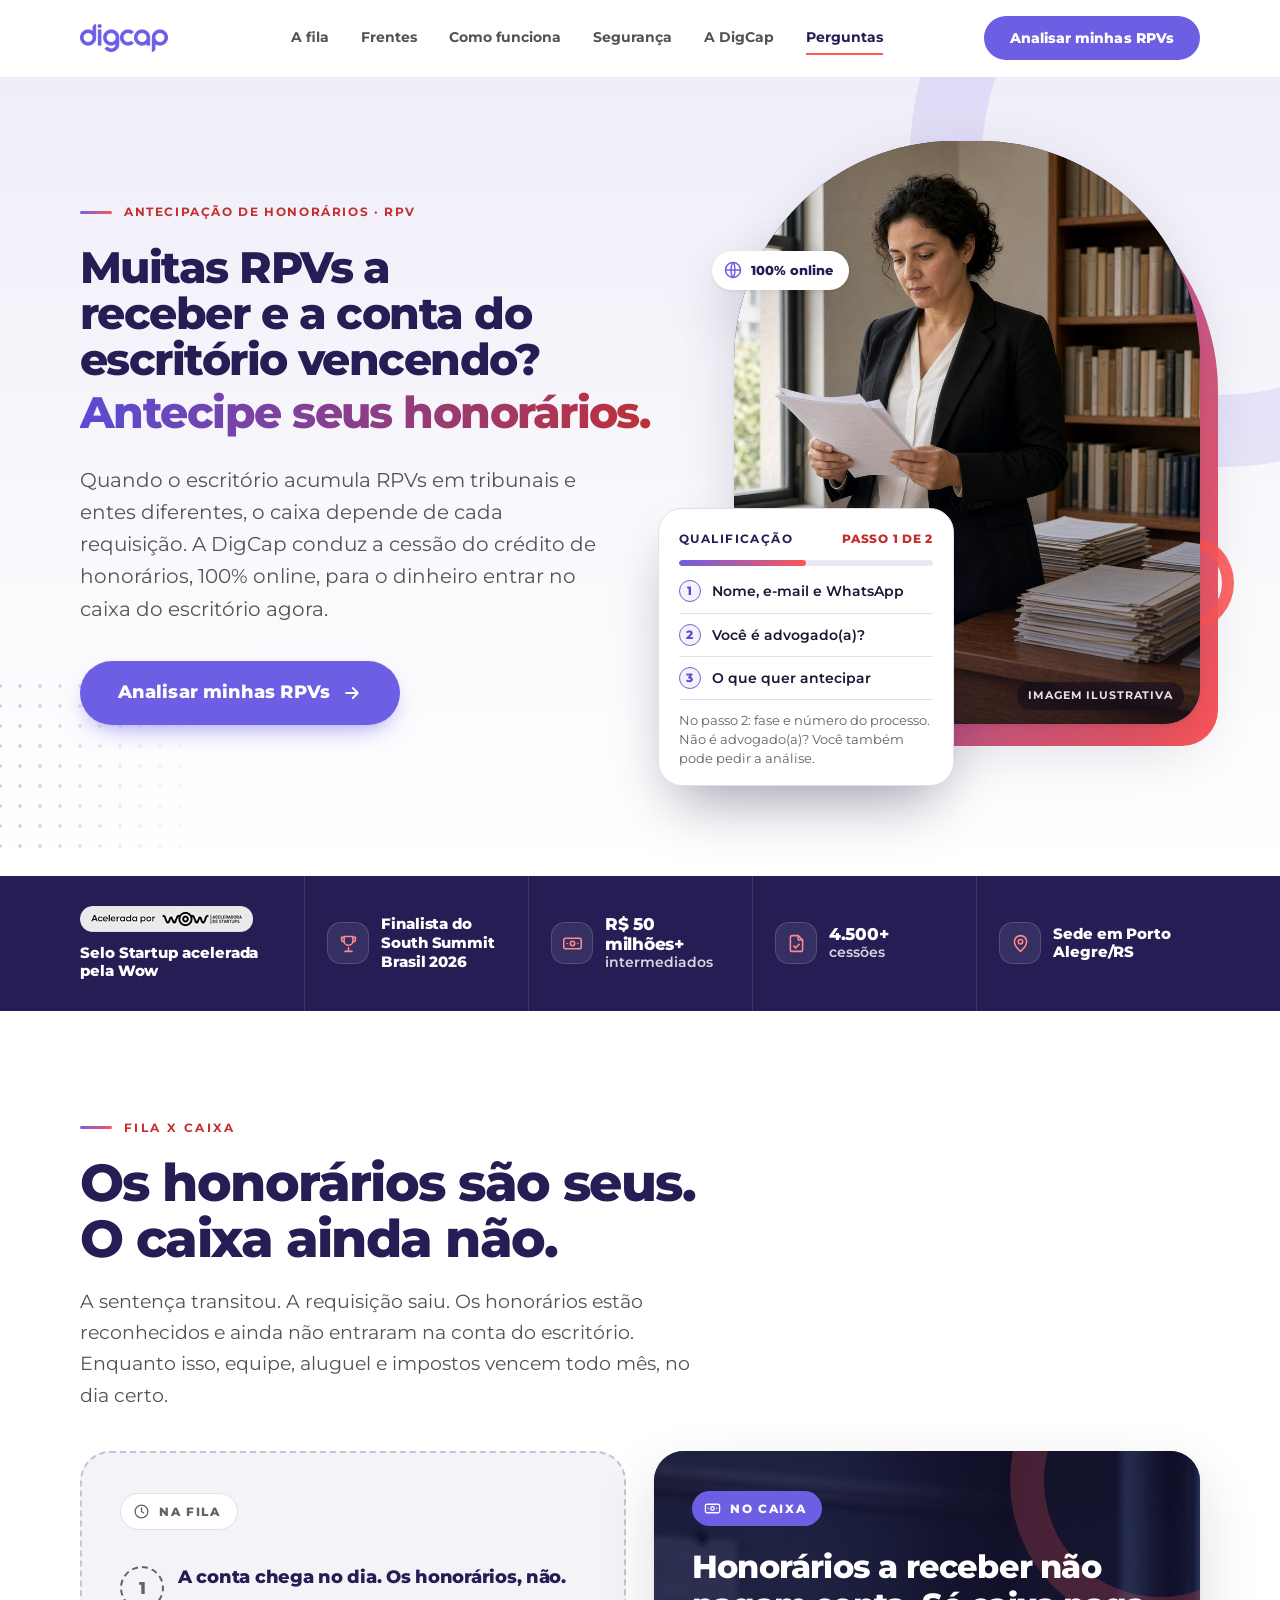
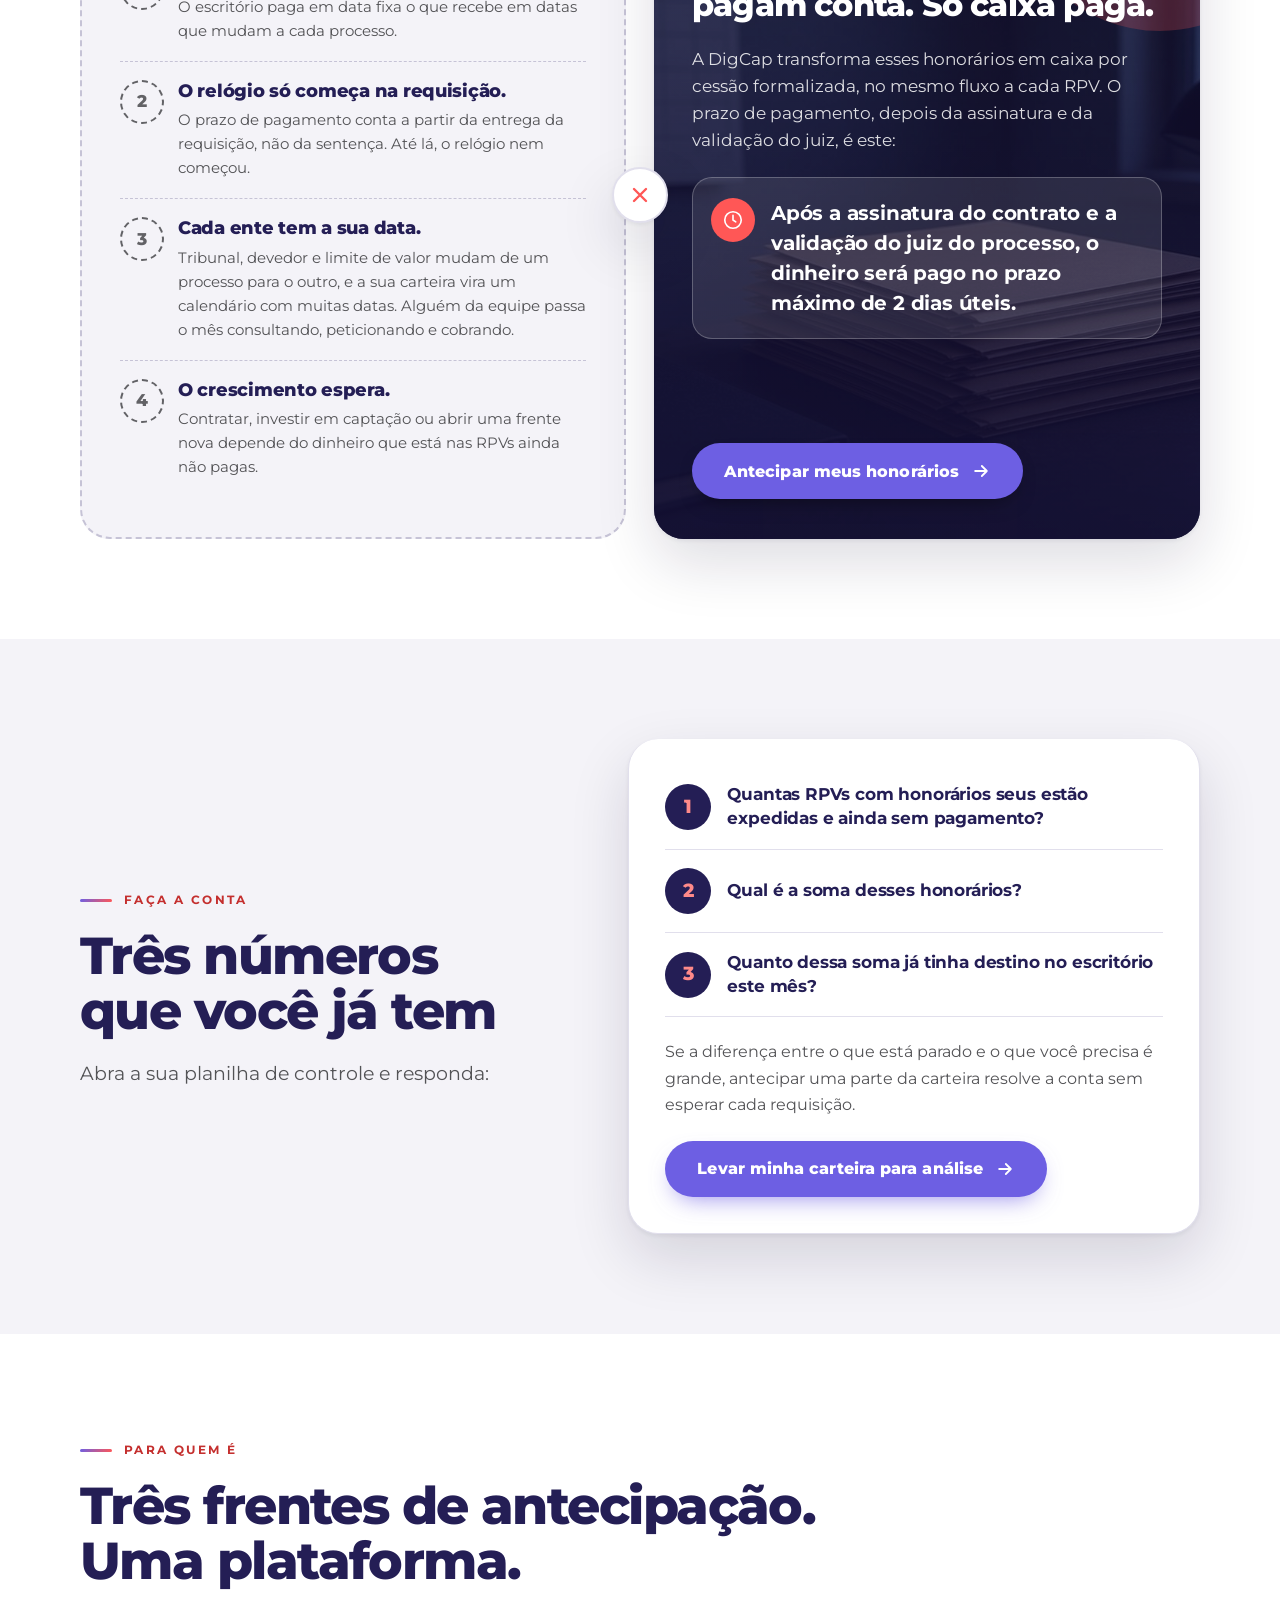
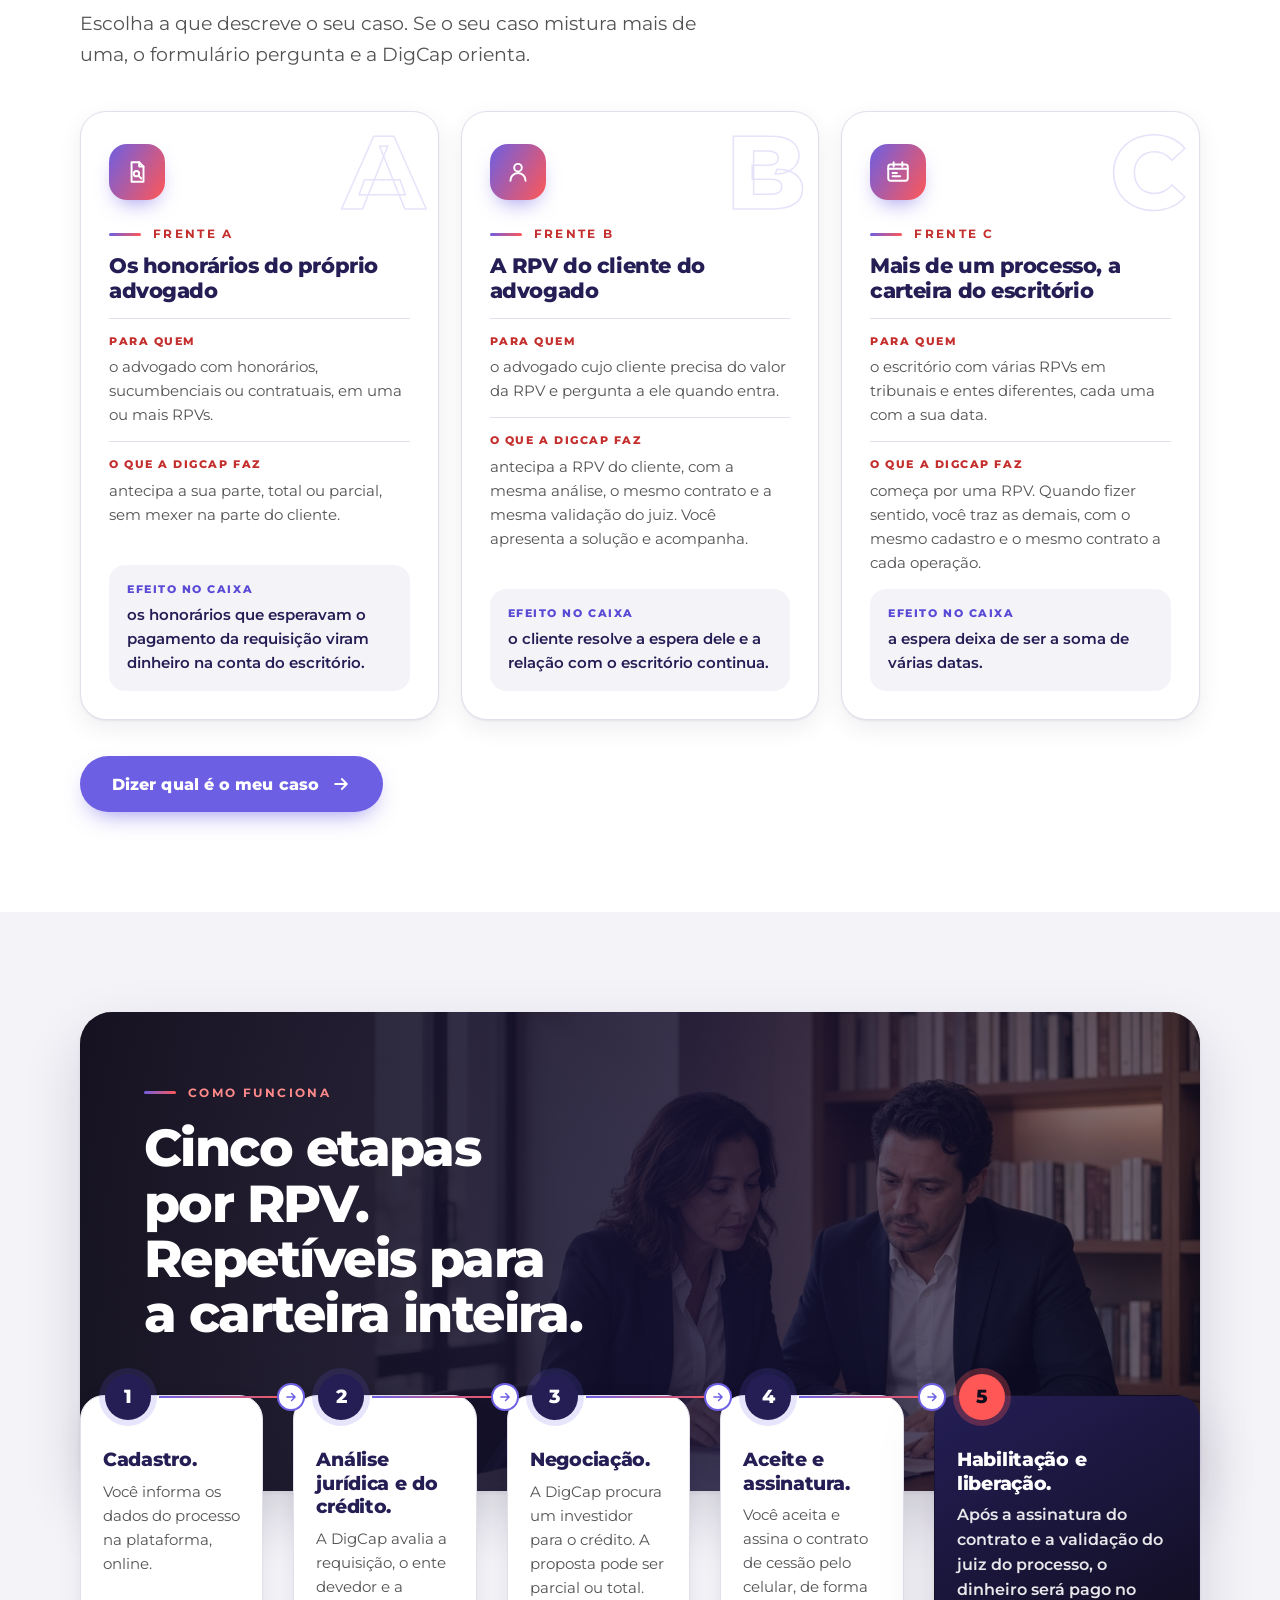
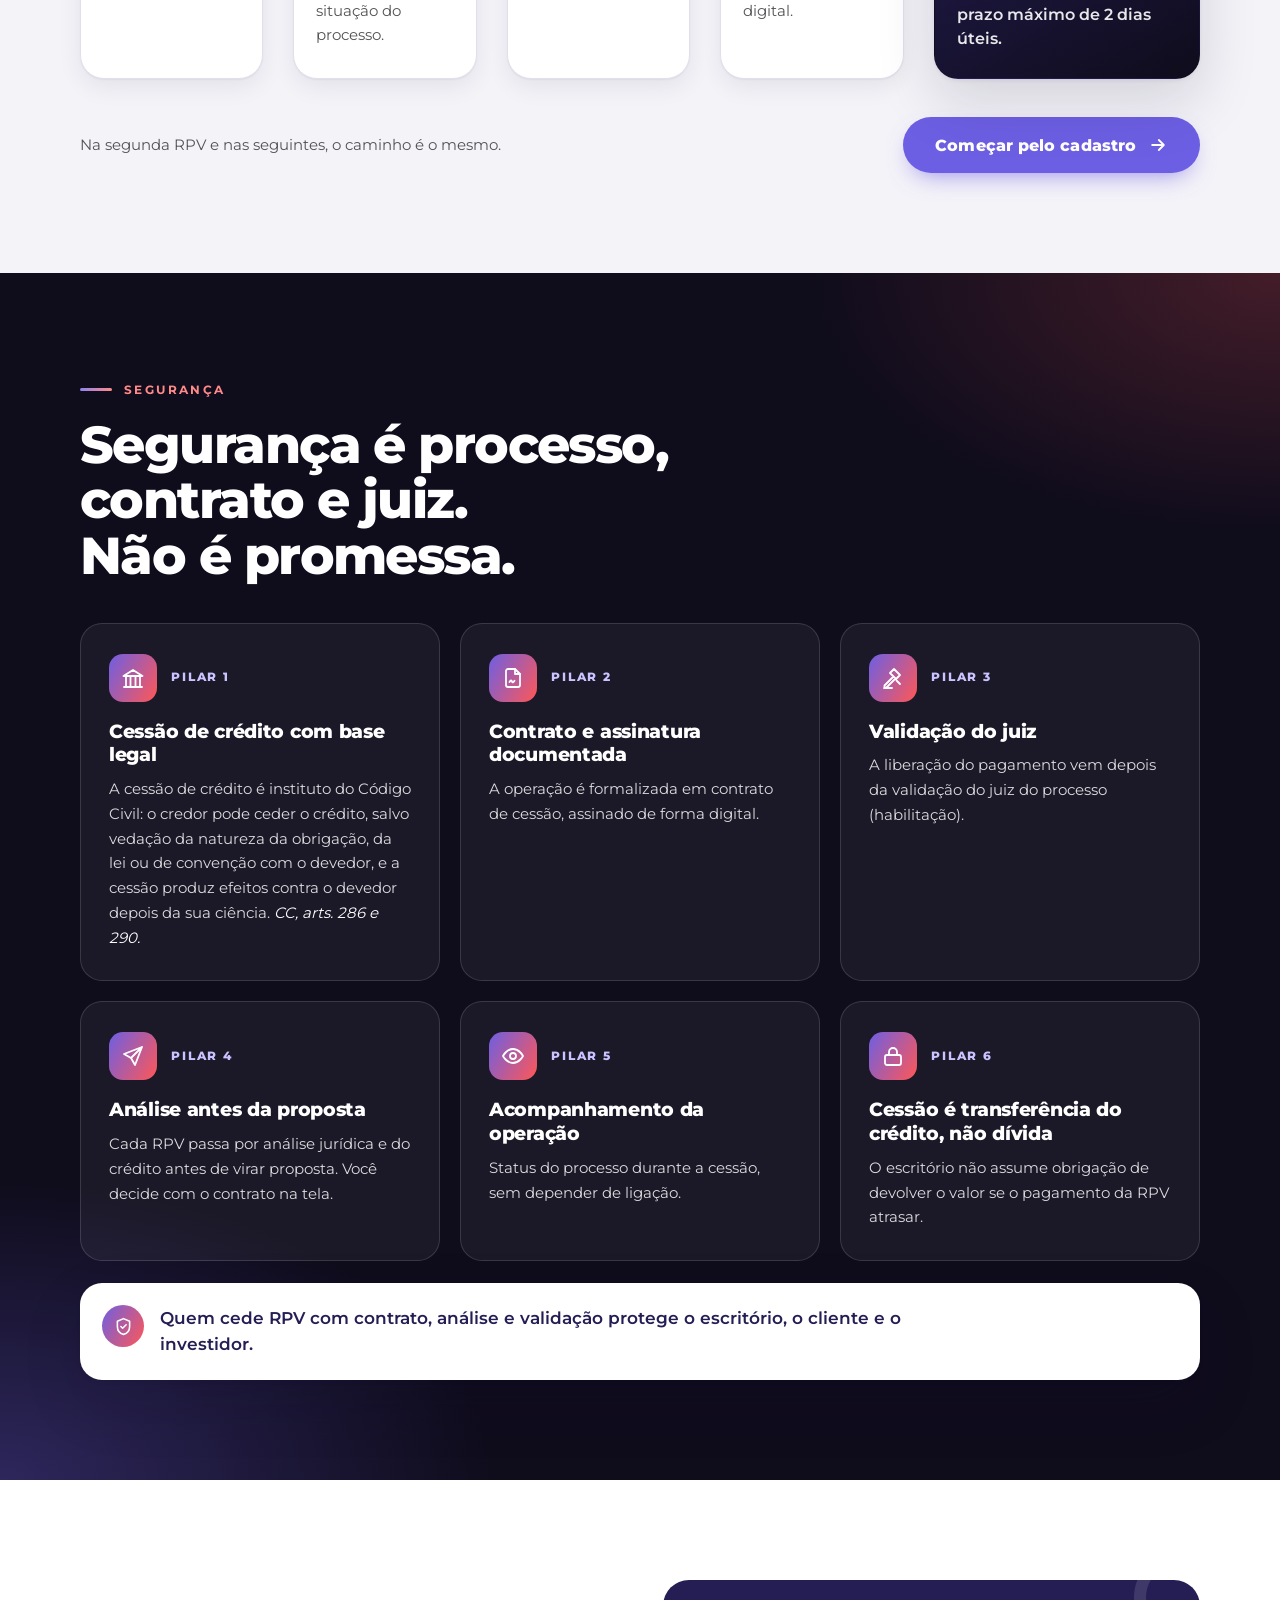
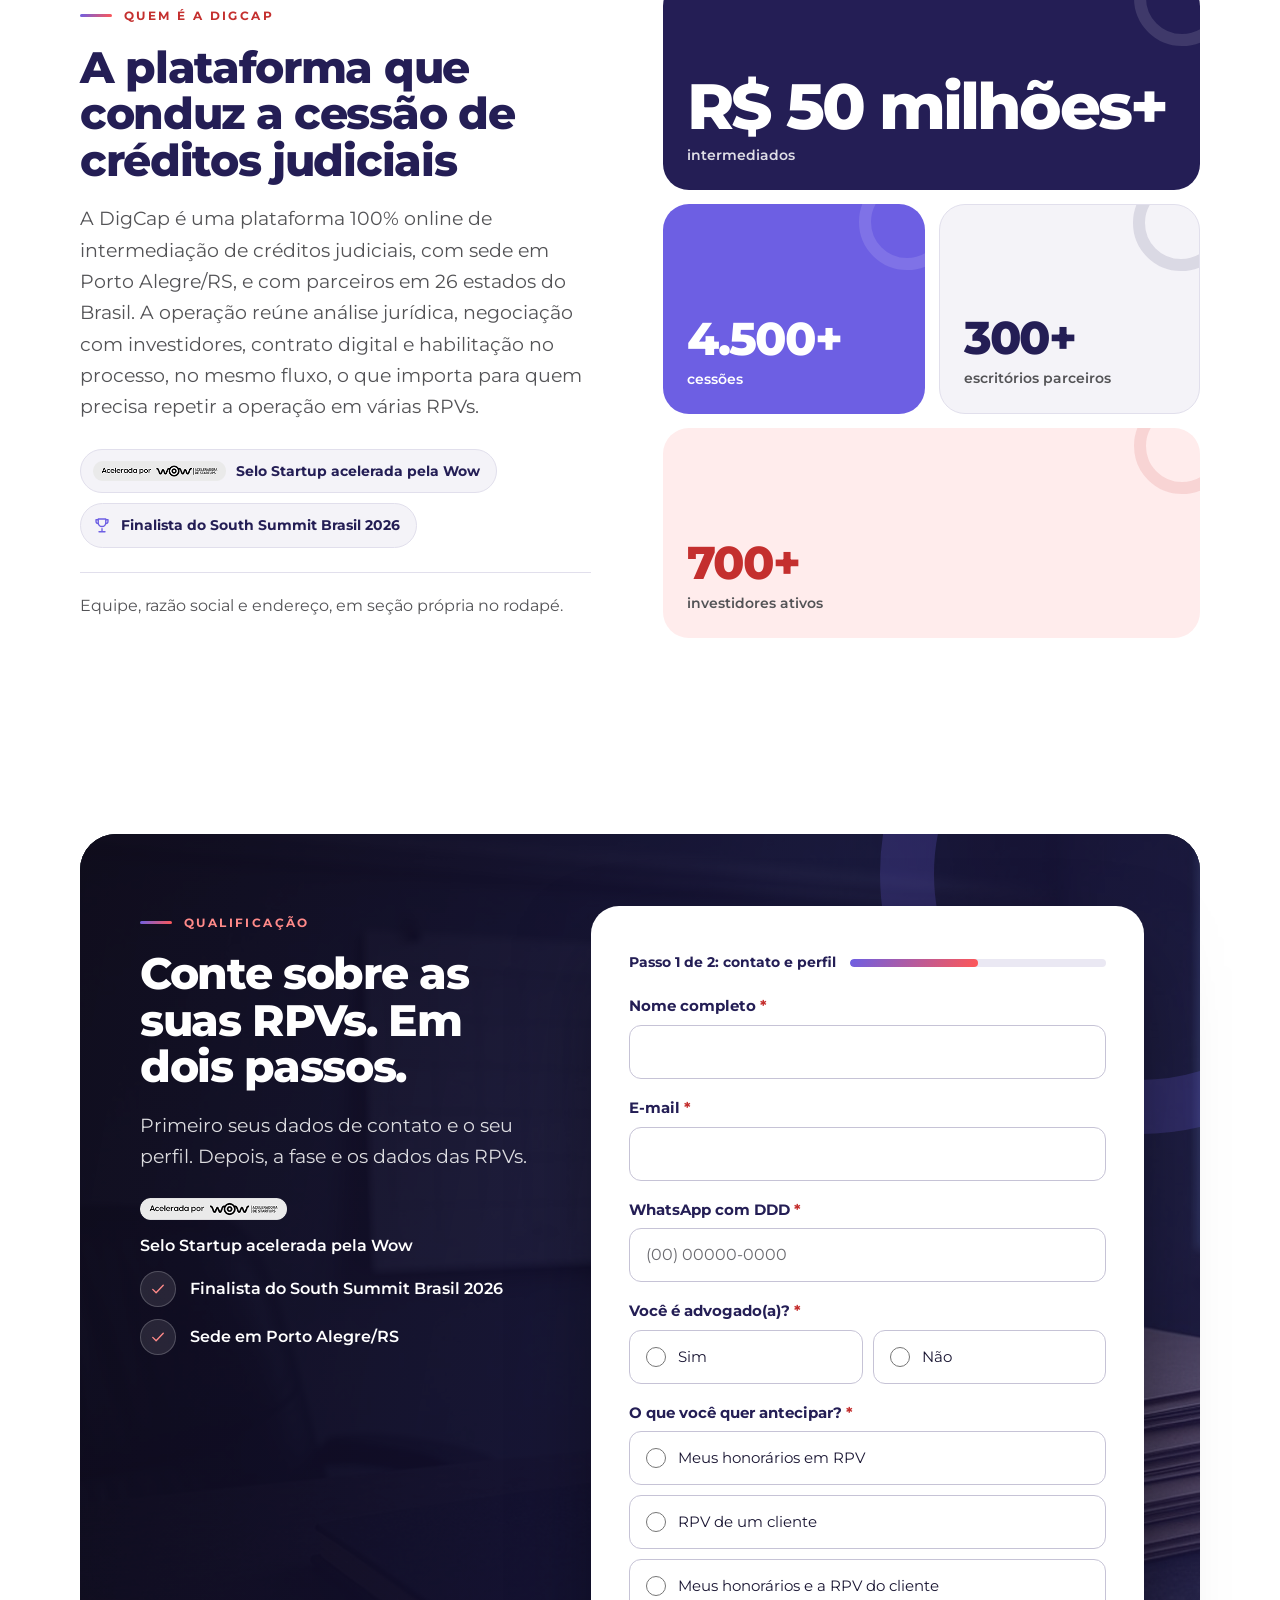
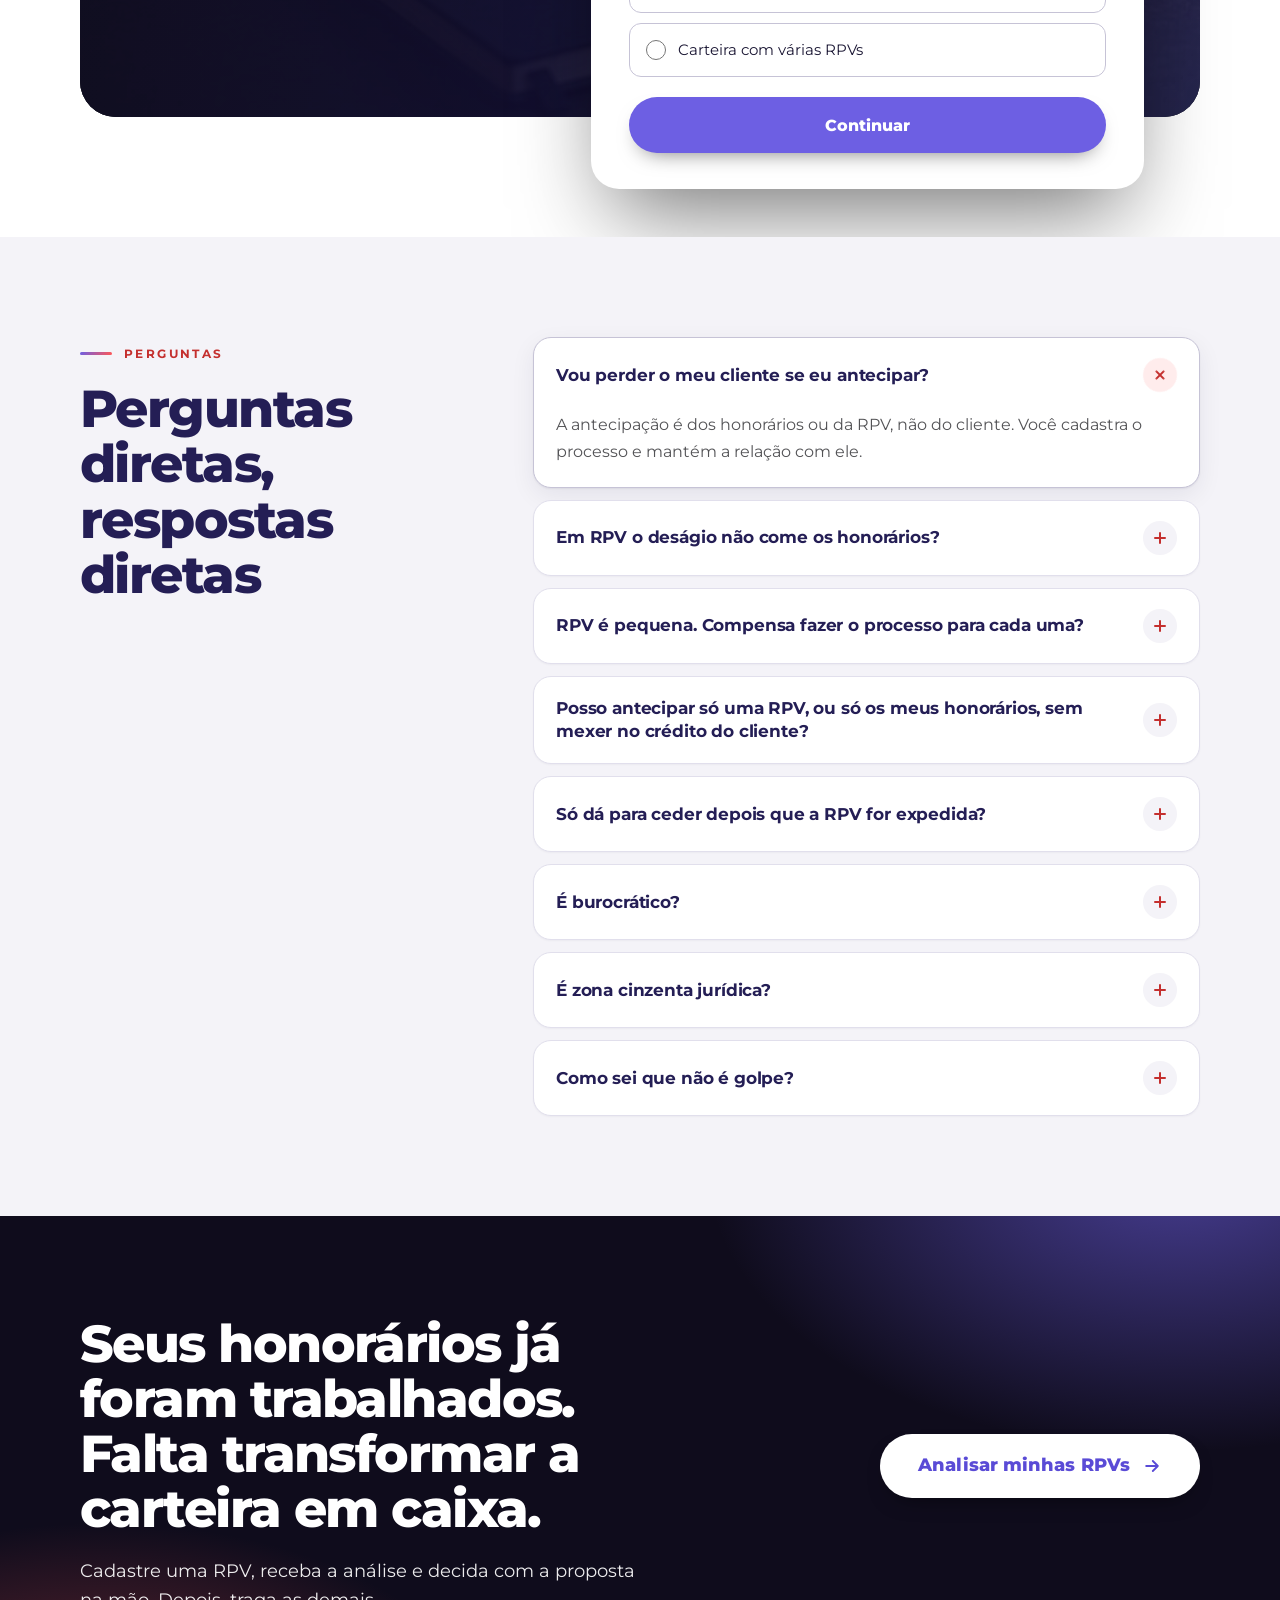
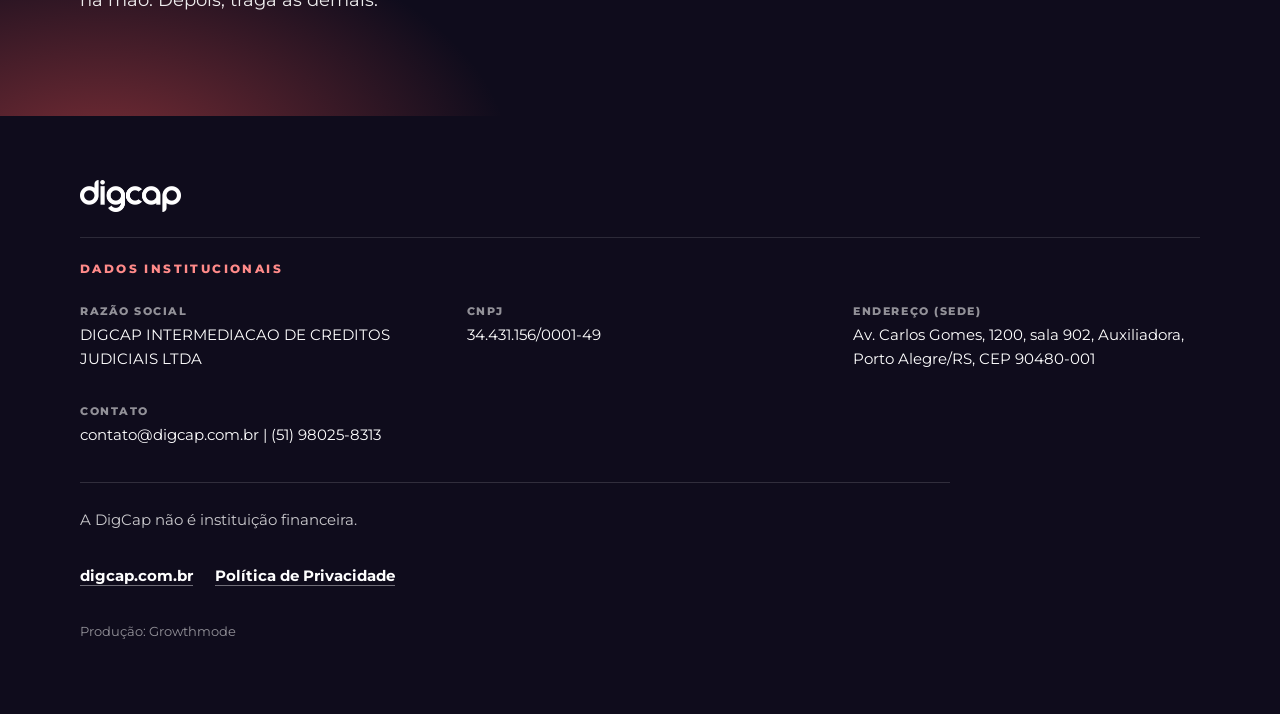
==== commit a37769b6: "DigCap v4: form final 26/11 (sem OAB, fluxo titular, processo obrigatório) no preview Co-authored-by" ====
--- a/rpv-v4/index.html
+++ b/rpv-v4/index.html
@@ -1,5 +1,5 @@
 <!DOCTYPE html>
-<html lang="pt-BR" data-direcao="v4" data-headline="A" data-form-step="1" data-oab="required" data-whatsapp="off" data-internal="off" data-frente="rpv">
+<html lang="pt-BR" data-direcao="v4" data-headline="A" data-form-step="1" data-perfil="advogado" data-whatsapp="off" data-internal="off" data-frente="rpv">
 <head>
 <meta charset="utf-8"><meta name="viewport" content="width=device-width, initial-scale=1">
 <title>Antecipação de honorários de RPV | DigCap</title>
@@ -17,7 +17,7 @@
 <a class="skip" href="#conteudo">Ir para o conteúdo</a>
 <header class="header" id="topo"><div class="container bar"><a class="logo" href="#hero"><img src="assets/logo/digcap-wordmark-roxo.png" width="88" height="28" alt="DigCap"></a><nav class="nav" aria-label="Seções da página"><a href="#caixa">A fila</a><a href="#para-quem-e">Frentes</a><a href="#como-funciona">Como funciona</a><a href="#seguro">Segurança</a><a href="#quem-e-a-digcap">A DigCap</a><a href="#faq">Perguntas</a></nav><a class="btn btn-p btn-sm" href="#qualificacao">Analisar minhas RPVs</a></div></header>
 <main id="conteudo">
-<section class="hero3" id="hero" data-section="hero" aria-labelledby="hero-title"><div class="container hero3-in"><div class="hero3-txt"><span class="eyebrow">Antecipação de honorários · RPV</span><h1 id="hero-title"><span class="h1-a">Muitas RPVs a receber e a conta do escritório vencendo?</span> <span class="h1-b">Antecipe seus honorários.</span></h1><p class="sub">Quando o escritório acumula RPVs em tribunais e entes diferentes, o caixa depende de cada requisição. A DigCap conduz a cessão do crédito de honorários, 100% online, para o dinheiro entrar no caixa do escritório agora.</p><a class="btn btn-p btn-lg" href="#qualificacao">Analisar minhas RPVs <svg class="ico-s" viewBox="0 0 24 24" aria-hidden="true"><path d="M5 12h14M13 6l6 6-6 6"/></svg></a></div><div class="hero3-media"><figure class="hero3-photo"><img src="assets/advogada.jpg" alt="Advogada em pé em um escritório, lendo documentos de um processo" width="864" height="1152" fetchpriority="high"><figcaption>Imagem ilustrativa</figcaption></figure><span class="hero3-seal"><svg class="ico-s" viewBox="0 0 24 24" aria-hidden="true"><circle cx="12" cy="12" r="9"/><path d="M3 12h18M12 3c3 3 3 15 0 18M12 3c-3 3-3 15 0 18"/></svg><span>100% online</span></span><aside class="ficha3" aria-label="Prévia da qualificação"><div class="fh"><b>Qualificação</b><span>Passo 1 de 2</span></div><div class="fbar"><i></i></div><ul><li style="--i:0"><span class="qn" aria-hidden="true">1</span> Nome, e-mail e telefone</li><li style="--i:1"><span class="qn" aria-hidden="true">2</span> Você é advogado(a)?</li><li style="--i:2"><span class="qn" aria-hidden="true">3</span> Número e UF da OAB</li><li style="--i:3"><span class="qn" aria-hidden="true">4</span> O que quer antecipar</li></ul><p class="ff">Fase do processo, quantas RPVs o escritório tem e o número do processo (opcional) vêm no passo 2.</p></aside></div></div></section>
+<section class="hero3" id="hero" data-section="hero" aria-labelledby="hero-title"><div class="container hero3-in"><div class="hero3-txt"><span class="eyebrow">Antecipação de honorários · RPV</span><h1 id="hero-title"><span class="h1-a">Muitas RPVs a receber e a conta do escritório vencendo?</span> <span class="h1-b">Antecipe seus honorários.</span></h1><p class="sub">Quando o escritório acumula RPVs em tribunais e entes diferentes, o caixa depende de cada requisição. A DigCap conduz a cessão do crédito de honorários, 100% online, para o dinheiro entrar no caixa do escritório agora.</p><a class="btn btn-p btn-lg" href="#qualificacao">Analisar minhas RPVs <svg class="ico-s" viewBox="0 0 24 24" aria-hidden="true"><path d="M5 12h14M13 6l6 6-6 6"/></svg></a></div><div class="hero3-media"><figure class="hero3-photo"><img src="assets/advogada.jpg" alt="Advogada em pé em um escritório, lendo documentos de um processo" width="864" height="1152" fetchpriority="high"><figcaption>Imagem ilustrativa</figcaption></figure><span class="hero3-seal"><svg class="ico-s" viewBox="0 0 24 24" aria-hidden="true"><circle cx="12" cy="12" r="9"/><path d="M3 12h18M12 3c3 3 3 15 0 18M12 3c-3 3-3 15 0 18"/></svg><span>100% online</span></span><aside class="ficha3" aria-label="Prévia da qualificação"><div class="fh"><b>Qualificação</b><span>Passo 1 de 2</span></div><div class="fbar"><i></i></div><ul><li style="--i:0"><span class="qn" aria-hidden="true">1</span> Nome, e-mail e WhatsApp</li><li style="--i:1"><span class="qn" aria-hidden="true">2</span> Você é advogado(a)?</li><li style="--i:2"><span class="qn" aria-hidden="true">3</span> O que quer antecipar</li></ul><p class="ff">No passo 2: fase e número do processo. Não é advogado(a)? Você também pode pedir a análise.</p></aside></div></div></section>
 <section class="cred" data-section="credenciais" aria-label="Credenciais"><div class="container"><ul><li class="reveal cred-wow" style="--d:0.00s"><img class="wow-logo" src="assets/logo/logo-wow-aceleradora.png" width="260" height="39" alt=""><span><b class="t">Selo Startup acelerada pela Wow</b></span></li><li class="reveal" style="--d:0.06s"><span class="ci"><svg class="ico-s" viewBox="0 0 24 24" aria-hidden="true"><path d="M8 21h8M12 17v4M7 4h10v5a5 5 0 0 1-10 0z"/><path d="M17 5h3v2a3 3 0 0 1-3 3M7 5H4v2a3 3 0 0 0 3 3"/></svg></span><span><b class="t">Finalista do South Summit Brasil 2026</b></span></li><li class="reveal" style="--d:0.12s"><span class="ci"><svg class="ico-s" viewBox="0 0 24 24" aria-hidden="true"><rect x="2" y="6" width="20" height="12" rx="2"/><circle cx="12" cy="12" r="2.5"/><path d="M6 12h.01M18 12h.01"/></svg></span><span><b>R$ 50 milhões+</b> intermediados</span></li><li class="reveal" style="--d:0.18s"><span class="ci"><svg class="ico-s" viewBox="0 0 24 24" aria-hidden="true"><path d="M14 3H7a2 2 0 0 0-2 2v14a2 2 0 0 0 2 2h10a2 2 0 0 0 2-2V8z"/><path d="M14 3v5h5"/><path d="m9 15 2 2 4-4"/></svg></span><span><b>4.500+</b> cessões</span></li><li class="reveal" style="--d:0.24s"><span class="ci"><svg class="ico-s" viewBox="0 0 24 24" aria-hidden="true"><path d="M12 21s7-6.2 7-11a7 7 0 0 0-14 0c0 4.8 7 11 7 11z"/><circle cx="12" cy="10" r="2.5"/></svg></span><span><b class="t">Sede em Porto Alegre/RS</b></span></li></ul></div></section>
 <section class="section " id="caixa" data-section="caixa"><div class="container"><div class="head reveal"><span class="eyebrow">Fila x caixa</span><h2>Os honorários são seus. O caixa ainda não.</h2><div class="lede"><p>A sentença transitou. A requisição saiu. Os honorários estão reconhecidos e ainda não entraram na conta do escritório. Enquanto isso, equipe, aluguel e impostos vencem todo mês, no dia certo.</p></div></div><div class="versus"><div class="vs-col vs-fila"><span class="vs-tag"><svg class="ico-s" viewBox="0 0 24 24" aria-hidden="true"><circle cx="12" cy="12" r="9"/><path d="M12 7v5l3 2"/></svg> Na fila</span><ol class="fila"><li class="reveal" style="--d:0.00s"><span class="n" aria-hidden="true">1</span><div><h3>A conta chega no dia. Os honorários, não.</h3><p>O escritório paga em data fixa o que recebe em datas que mudam a cada processo.</p></div></li><li class="reveal" style="--d:0.07s"><span class="n" aria-hidden="true">2</span><div><h3>O relógio só começa na requisição.</h3><p>O prazo de pagamento conta a partir da entrega da requisição, não da sentença. Até lá, o relógio nem começou.</p></div></li><li class="reveal" style="--d:0.14s"><span class="n" aria-hidden="true">3</span><div><h3>Cada ente tem a sua data.</h3><p>Tribunal, devedor e limite de valor mudam de um processo para o outro, e a sua carteira vira um calendário com muitas datas. Alguém da equipe passa o mês consultando, peticionando e cobrando.</p></div></li><li class="reveal" style="--d:0.21s"><span class="n" aria-hidden="true">4</span><div><h3>O crescimento espera.</h3><p>Contratar, investir em captação ou abrir uma frente nova depende do dinheiro que está nas RPVs ainda não pagas.</p></div></li></ol></div><span class="vs-sep" aria-hidden="true"><svg class="ico-s" viewBox="0 0 24 24" aria-hidden="true"><path d="M6 6l12 12M18 6 6 18"/></svg></span><div class="vs-col vs-caixa"><span class="vs-tag"><svg class="ico-s" viewBox="0 0 24 24" aria-hidden="true"><rect x="2" y="6" width="20" height="12" rx="2"/><circle cx="12" cy="12" r="2.5"/><path d="M6 12h.01M18 12h.01"/></svg> No caixa</span><p class="pull reveal">Honorários a receber não pagam conta. Só caixa paga.</p><p class="fp reveal">A DigCap transforma esses honorários em caixa por cessão formalizada, no mesmo fluxo a cada RPV. O prazo de pagamento, depois da assinatura e da validação do juiz, é este:</p><blockquote class="prazo reveal"><span class="pi"><svg class="ico-s" viewBox="0 0 24 24" aria-hidden="true"><circle cx="12" cy="12" r="9"/><path d="M12 7v5l3 2"/></svg></span><span>Após a assinatura do contrato e a validação do juiz do processo, o dinheiro será pago no prazo máximo de 2 dias úteis.</span></blockquote><p class="vs-cta reveal"><a class="btn btn-p" href="#qualificacao">Antecipar meus honorários <svg class="ico-s" viewBox="0 0 24 24" aria-hidden="true"><path d="M5 12h14M13 6l6 6-6 6"/></svg></a></p></div></div></div></section>
 <section class="section sec-soft" id="conta-do-escritorio" data-section="conta-do-escritorio"><div class="container"><div class="conta3"><div class="head reveal" style="margin-bottom:0"><span class="eyebrow">Faça a conta</span><h2>Três números que você já tem</h2><div class="lede"><p>Abra a sua planilha de controle e responda:</p></div></div><div class="conta3-card reveal"><ol><li class="reveal" style="--d:0.00s"><span class="kn" aria-hidden="true">1</span><p>Quantas RPVs com honorários seus estão expedidas e ainda sem pagamento?</p></li><li class="reveal" style="--d:0.08s"><span class="kn" aria-hidden="true">2</span><p>Qual é a soma desses honorários?</p></li><li class="reveal" style="--d:0.16s"><span class="kn" aria-hidden="true">3</span><p>Quanto dessa soma já tinha destino no escritório este mês?</p></li></ol><div class="conta3-fim"><p>Se a diferença entre o que está parado e o que você precisa é grande, antecipar uma parte da carteira resolve a conta sem esperar cada requisição.</p><a class="btn btn-p" href="#qualificacao">Levar minha carteira para análise <svg class="ico-s" viewBox="0 0 24 24" aria-hidden="true"><path d="M5 12h14M13 6l6 6-6 6"/></svg></a></div></div></div></div></section>
@@ -25,7 +25,7 @@
 <section class="section como3" id="como-funciona" data-section="como-funciona"><div class="container"><div class="como-banner"><img src="assets/hero-escritorio.jpg" alt="Duas pessoas analisando documentos de um processo em uma mesa de escritório" width="1280" height="720" loading="lazy"><div class="como-banner-in reveal"><span class="eyebrow">Como funciona</span><h2>Cinco etapas por RPV. Repetíveis para a carteira inteira.</h2></div></div><ol class="steps steps4"><li class="step reveal" style="--d:0.00s"><span class="n">1</span><span class="link" aria-hidden="true"><span class="ar ar-r"><svg class="ico-s" viewBox="0 0 24 24" aria-hidden="true"><path d="M5 12h14M13 6l6 6-6 6"/></svg></span><span class="ar ar-d"><svg class="ico-s" viewBox="0 0 24 24" aria-hidden="true"><path d="M12 5v14M6 13l6 6 6-6"/></svg></span></span><h3>Cadastro.</h3><p>Você informa os dados do processo na plataforma, online.</p></li><li class="step reveal" style="--d:0.07s"><span class="n">2</span><span class="link" aria-hidden="true"><span class="ar ar-r"><svg class="ico-s" viewBox="0 0 24 24" aria-hidden="true"><path d="M5 12h14M13 6l6 6-6 6"/></svg></span><span class="ar ar-d"><svg class="ico-s" viewBox="0 0 24 24" aria-hidden="true"><path d="M12 5v14M6 13l6 6 6-6"/></svg></span></span><h3>Análise jurídica e do crédito.</h3><p>A DigCap avalia a requisição, o ente devedor e a situação do processo.</p></li><li class="step reveal" style="--d:0.14s"><span class="n">3</span><span class="link" aria-hidden="true"><span class="ar ar-r"><svg class="ico-s" viewBox="0 0 24 24" aria-hidden="true"><path d="M5 12h14M13 6l6 6-6 6"/></svg></span><span class="ar ar-d"><svg class="ico-s" viewBox="0 0 24 24" aria-hidden="true"><path d="M12 5v14M6 13l6 6 6-6"/></svg></span></span><h3>Negociação.</h3><p>A DigCap procura um investidor para o crédito. A proposta pode ser parcial ou total.</p></li><li class="step reveal" style="--d:0.21s"><span class="n">4</span><span class="link" aria-hidden="true"><span class="ar ar-r"><svg class="ico-s" viewBox="0 0 24 24" aria-hidden="true"><path d="M5 12h14M13 6l6 6-6 6"/></svg></span><span class="ar ar-d"><svg class="ico-s" viewBox="0 0 24 24" aria-hidden="true"><path d="M12 5v14M6 13l6 6 6-6"/></svg></span></span><h3>Aceite e assinatura.</h3><p>Você aceita e assina o contrato de cessão pelo celular, de forma digital.</p></li><li class="step reveal" style="--d:0.28s"><span class="n">5</span><h3>Habilitação e liberação.</h3><p>Após a assinatura do contrato e a validação do juiz do processo, o dinheiro será pago no prazo máximo de 2 dias úteis.</p></li></ol><div class="como-foot reveal"><p class="passo-nota">Na segunda RPV e nas seguintes, o caminho é o mesmo.</p><a class="btn btn-p" href="#qualificacao">Começar pelo cadastro <svg class="ico-s" viewBox="0 0 24 24" aria-hidden="true"><path d="M5 12h14M13 6l6 6-6 6"/></svg></a></div></div></section>
 <section class="section seg3 seg4 on-dark" id="seguro" data-section="seguro"><div class="container"><div class="head reveal"><span class="eyebrow">Segurança</span><h2>Segurança é processo, contrato e juiz. Não é promessa.</h2></div><ul class="pgrid"><li class="pillar4 reveal" style="--d:0.00s"><div class="pt"><span class="pi"><svg class="ico-s" viewBox="0 0 24 24" aria-hidden="true"><path d="M3 21h18M5 21V10M9.5 21V10M14.5 21V10M19 21V10M2.5 10 12 4l9.5 6z"/></svg></span><span class="pn">Pilar 1</span></div><h3>Cessão de crédito com base legal</h3><p>A cessão de crédito é instituto do Código Civil: o credor pode ceder o crédito, salvo vedação da natureza da obrigação, da lei ou de convenção com o devedor, e a cessão produz efeitos contra o devedor depois da sua ciência. <em>CC, arts. 286 e 290.</em></p></li><li class="pillar4 reveal" style="--d:0.08s"><div class="pt"><span class="pi"><svg class="ico-s" viewBox="0 0 24 24" aria-hidden="true"><path d="M14 3H7a2 2 0 0 0-2 2v14a2 2 0 0 0 2 2h10a2 2 0 0 0 2-2V8z"/><path d="M14 3v5h5"/><path d="M8.5 16c1.2-2 2-2 2.5-.5s1.3 1 2.5-.8"/></svg></span><span class="pn">Pilar 2</span></div><h3>Contrato e assinatura documentada</h3><p>A operação é formalizada em contrato de cessão, assinado de forma digital.</p></li><li class="pillar4 reveal" style="--d:0.16s"><div class="pt"><span class="pi"><svg class="ico-s" viewBox="0 0 24 24" aria-hidden="true"><path d="m14 13-8.5 8.5a1.5 1.5 0 0 1-2-2L12 11M9 7l4-4 6 6-4 4zM15.5 14.5 19 18M3 22h8"/></svg></span><span class="pn">Pilar 3</span></div><h3>Validação do juiz</h3><p>A liberação do pagamento vem depois da validação do juiz do processo (habilitação).</p></li><li class="pillar4 reveal" style="--d:0.00s"><div class="pt"><span class="pi"><svg class="ico-s" viewBox="0 0 24 24" aria-hidden="true"><path d="M21 3 10 14M21 3l-7 18-4-7-7-4z"/></svg></span><span class="pn">Pilar 4</span></div><h3>Análise antes da proposta</h3><p>Cada RPV passa por análise jurídica e do crédito antes de virar proposta. Você decide com o contrato na tela.</p></li><li class="pillar4 reveal" style="--d:0.08s"><div class="pt"><span class="pi"><svg class="ico-s" viewBox="0 0 24 24" aria-hidden="true"><path d="M2 12s3.6-7 10-7 10 7 10 7-3.6 7-10 7S2 12 2 12z"/><circle cx="12" cy="12" r="3"/></svg></span><span class="pn">Pilar 5</span></div><h3>Acompanhamento da operação</h3><p>Status do processo durante a cessão, sem depender de ligação.</p></li><li class="pillar4 reveal" style="--d:0.16s"><div class="pt"><span class="pi"><svg class="ico-s" viewBox="0 0 24 24" aria-hidden="true"><rect x="4" y="11" width="16" height="10" rx="2"/><path d="M8 11V8a4 4 0 0 1 8 0v3"/></svg></span><span class="pn">Pilar 6</span></div><h3>Cessão é transferência do crédito, não dívida</h3><p>O escritório não assume obrigação de devolver o valor se o pagamento da RPV atrasar.</p></li></ul><p class="closing reveal"><span class="ci"><svg class="ico-s" viewBox="0 0 24 24" aria-hidden="true"><path d="M12 3 5 6v6c0 4.5 3 8 7 9 4-1 7-4.5 7-9V6z"/><path d="m9 12 2 2 4-4"/></svg></span><span>Quem cede RPV com contrato, análise e validação protege o escritório, o cliente e o investidor.</span></p></div></section>
 <section class="section " id="quem-e-a-digcap" data-section="quem-e-a-digcap"><div class="container"><div class="quem3"><div class="quem3-txt reveal"><span class="eyebrow">Quem é a DigCap</span><h2>A plataforma que conduz a cessão de créditos judiciais</h2><div class="lede"><p>A DigCap é uma plataforma 100% online de intermediação de créditos judiciais, com sede em Porto Alegre/RS, e com parceiros em 26 estados do Brasil. A operação reúne análise jurídica, negociação com investidores, contrato digital e habilitação no processo, no mesmo fluxo, o que importa para quem precisa repetir a operação em várias RPVs.</p></div><ul class="badges3"><li class="badge-wow"><img class="wow-logo" src="assets/logo/logo-wow-aceleradora.png" width="260" height="39" alt="">Selo Startup acelerada pela Wow</li><li><svg class="ico-s" viewBox="0 0 24 24" aria-hidden="true"><path d="M8 21h8M12 17v4M7 4h10v5a5 5 0 0 1-10 0z"/><path d="M17 5h3v2a3 3 0 0 1-3 3M7 5H4v2a3 3 0 0 0 3 3"/></svg>Finalista do South Summit Brasil 2026</li></ul><p class="por">Equipe, razão social e endereço, em seção própria no rodapé.</p></div><ul class="tiles"><li class="tile t1 reveal" style="--d:0.00s"><b>R$ 50 milhões+</b><span>intermediados</span></li><li class="tile t2 reveal" style="--d:0.07s"><b>4.500+</b><span>cessões</span></li><li class="tile t3 reveal" style="--d:0.14s"><b>300+</b><span>escritórios parceiros</span></li><li class="tile t4 reveal" style="--d:0.21s"><b>700+</b><span>investidores ativos</span></li></ul></div></div></section>
-<section class="section form3" id="qualificacao" data-section="qualificacao"><div class="container"><div class="form3-panel"><div class="form3-bg" aria-hidden="true"></div><div class="form3-grid"><div class="form-intro"><span class="eyebrow">Qualificação</span><h2>Conte sobre as suas RPVs. Em dois passos.</h2><div class="lede"><p>Primeiro seus dados de contato e a OAB. Depois, a fase e os dados das RPVs.</p></div><ul class="trust"><li class="trust-wow"><img class="wow-logo" src="assets/logo/logo-wow-aceleradora.png" width="260" height="39" alt="">Selo Startup acelerada pela Wow</li><li><span class="ci"><svg class="ico-s" viewBox="0 0 24 24" aria-hidden="true"><path d="m5 12.5 4.5 4.5L19 7"/></svg></span>Finalista do South Summit Brasil 2026</li><li><span class="ci"><svg class="ico-s" viewBox="0 0 24 24" aria-hidden="true"><path d="m5 12.5 4.5 4.5L19 7"/></svg></span>Sede em Porto Alegre/RS</li></ul></div><div class="form-card"><div class="progress" aria-live="polite"><span id="progress-label">Passo 1 de 2: contato e OAB</span><div class="t"><div class="b"></div></div></div><form id="form-qualificacao" novalidate action="#" method="post"><div class="hid" aria-hidden="true">
+<section class="section form3" id="qualificacao" data-section="qualificacao"><div class="container"><div class="form3-panel"><div class="form3-bg" aria-hidden="true"></div><div class="form3-grid"><div class="form-intro"><span class="eyebrow">Qualificação</span><h2>Conte sobre as suas RPVs. Em dois passos.</h2><div class="lede"><p>Primeiro seus dados de contato e o seu perfil. Depois, a fase e os dados das RPVs.</p></div><ul class="trust"><li class="trust-wow"><img class="wow-logo" src="assets/logo/logo-wow-aceleradora.png" width="260" height="39" alt="">Selo Startup acelerada pela Wow</li><li><span class="ci"><svg class="ico-s" viewBox="0 0 24 24" aria-hidden="true"><path d="m5 12.5 4.5 4.5L19 7"/></svg></span>Finalista do South Summit Brasil 2026</li><li><span class="ci"><svg class="ico-s" viewBox="0 0 24 24" aria-hidden="true"><path d="m5 12.5 4.5 4.5L19 7"/></svg></span>Sede em Porto Alegre/RS</li></ul></div><div class="form-card"><div class="progress" aria-live="polite"><span id="progress-label">Passo 1 de 2: contato e perfil</span><div class="t"><div class="b"></div></div></div><form id="form-qualificacao" novalidate action="#" method="post"><div class="hid" aria-hidden="true">
 <input type="hidden" name="utm_source" id="utm_source">
 <input type="hidden" name="utm_medium" id="utm_medium">
 <input type="hidden" name="utm_campaign" id="utm_campaign">
@@ -49,7 +49,7 @@
 <input type="hidden" name="lp_frente" id="lp_frente" value="rpv">
 <input type="hidden" name="lp_variant" id="lp_variant" value="frente-rpv-v4">
 <input type="hidden" name="headline_variant" id="headline_variant" value="A">
-<input type="hidden" name="submitted_at" id="submitted_at"></div><div class="fstep" id="step-1"><div class="field" id="field-nome"><label class="lbl" for="nome">Nome completo<span class="req" aria-hidden="true"> *</span></label><input class="ctl" id="nome" name="nome" autocomplete="name"><p class="field-error">Informe seu nome completo.</p></div><div class="field" id="field-email"><label class="lbl" for="email">E-mail<span class="req" aria-hidden="true"> *</span></label><input class="ctl" type="email" id="email" name="email" autocomplete="email"><p class="field-error">Informe um e-mail válido.</p></div><div class="field" id="field-telefone"><label class="lbl" for="telefone">Telefone com DDD<span class="req" aria-hidden="true"> *</span></label><input class="ctl" type="tel" id="telefone" name="telefone" autocomplete="tel" placeholder="(00) 00000-0000"><p class="field-error">Informe um telefone com DDD.</p></div><fieldset class="field" id="field-advogado"><legend class="lbl">Você é advogado(a)?<span class="req" aria-hidden="true"> *</span></legend><div class="choices row"><label class="choice"><input type="radio" name="e_advogado" value="sim"> <span>Sim</span></label><label class="choice"><input type="radio" name="e_advogado" value="nao"> <span>Não</span></label></div><p class="field-error">Selecione uma opção.</p></fieldset><div class="field" id="field-oab"><label class="lbl" for="oab">Número e UF da OAB<span class="opt oab-opt"> (opcional)</span><span class="req oab-req" aria-hidden="true"> *</span></label><div class="oab"><input class="ctl" id="oab" name="oab" autocomplete="off" autocapitalize="characters" spellcheck="false" maxlength="10" placeholder="123456" aria-describedby="oab-hint"><select class="ctl" id="oab_uf" name="oab_uf" aria-label="UF da OAB"><option value="">UF</option><option>AC</option><option>AL</option><option>AM</option><option>AP</option><option>BA</option><option>CE</option><option>DF</option><option>ES</option><option>GO</option><option>MA</option><option>MG</option><option>MS</option><option>MT</option><option>PA</option><option>PB</option><option>PE</option><option>PI</option><option>PR</option><option>RJ</option><option>RN</option><option>RO</option><option>RR</option><option>RS</option><option>SC</option><option>SE</option><option>SP</option><option>TO</option></select></div><p class="field-hint" id="oab-hint">Só números (de 3 a 7). Se a inscrição tiver letra no final, inclua (ex.: 12345A).</p><p class="field-error">Informe o número da OAB e a UF.</p></div><fieldset class="field" id="field-o-que"><legend class="lbl">O que você quer antecipar?<span class="req" aria-hidden="true"> *</span></legend><div class="choices"><label class="choice"><input type="radio" name="o_que_antecipar" value="honorarios"> <span>Meus honorários em RPV</span></label><label class="choice"><input type="radio" name="o_que_antecipar" value="credito_cliente"> <span>RPV de um cliente</span></label><label class="choice"><input type="radio" name="o_que_antecipar" value="honorarios_e_credito_cliente"> <span>Meus honorários e a RPV do cliente</span></label><label class="choice"><input type="radio" name="o_que_antecipar" value="carteira"> <span>Carteira com várias RPVs</span></label></div><p class="field-error">Selecione uma opção.</p></fieldset><div class="actions"><button type="button" class="btn btn-p" id="btn-continuar">Continuar</button></div></div><div class="fstep" id="step-2"><div class="field" id="field-fase"><label class="lbl" for="fase">Fase do processo<span class="req" aria-hidden="true"> *</span></label><select class="ctl" id="fase" name="fase"><option value="">Selecione</option><option value="antes_expedicao">Em andamento, antes da expedição da RPV</option><option value="expedido">RPV expedida, aguardando pagamento</option><option value="nao_sei">Não sei informar</option></select><p class="field-error">Selecione a fase.</p></div><fieldset class="field" id="field-qtd"><legend class="lbl">Quantas RPVs o escritório tem expedidas e sem pagamento?<span class="req" aria-hidden="true"> *</span></legend><div class="choices row"><label class="choice"><input type="radio" name="qtd_processos" value="1"> <span>1</span></label><label class="choice"><input type="radio" name="qtd_processos" value="2_a_10"> <span>2 a 10</span></label><label class="choice"><input type="radio" name="qtd_processos" value="mais_de_10"> <span>Mais de 10</span></label></div><p class="field-error">Selecione uma opção.</p></fieldset><div class="field" id="field-processo"><label class="lbl" for="processo">Número do processo <span class="opt">(opcional)</span></label><input class="ctl" id="processo" name="processo" inputmode="numeric" autocomplete="off" maxlength="25" placeholder="0000000-00.0000.0.00.0000" aria-describedby="processo-hint"><p class="field-hint" id="processo-hint">Número CNJ com 20 dígitos. Pode colar do jeito que estiver: a pontuação entra sozinha.</p><p class="field-error">Informe o número completo (20 dígitos) ou deixe em branco.</p></div><div class="field" id="field-consentimento"><label class="choice consent"><input type="checkbox" id="consentimento" name="consentimento" value="sim"><span>Li e concordo com a <a href="#aviso-privacidade">Política de Privacidade</a> da DigCap e autorizo o contato sobre a minha solicitação.</span></label><p class="field-error">É necessário concordar para enviar.</p></div><p class="submit-error" id="submit-error" role="alert">Não foi possível enviar agora. Tente novamente em instantes.</p><div class="actions"><button type="button" class="btn btn-s" id="btn-voltar">Voltar</button><button type="submit" class="btn btn-p" id="btn-enviar">Enviar para análise</button></div></div><div class="fstep" id="step-blocked" tabindex="-1"><div class="blocked" id="screen-nao-advogado"><h3>Esta página é para advogados</h3><p>Esta página é para advogados que querem antecipar honorários ou a RPV de um cliente.</p><button type="button" class="btn btn-s" id="btn-alterar-resposta">Alterar resposta</button></div></div><div class="fstep" id="step-thanks" tabindex="-1"><div class="thanks" id="screen-obrigado"><h3>Recebemos seu cadastro</h3><p>Recebemos seu cadastro. Um especialista da DigCap vai analisar as suas RPVs e entrar em contato.</p></div></div></form></div></div></div></div></section>
+<input type="hidden" name="submitted_at" id="submitted_at"></div><div class="fstep" id="step-1"><div class="field" id="field-nome"><label class="lbl" for="nome">Nome completo<span class="req" aria-hidden="true"> *</span></label><input class="ctl" id="nome" name="nome" autocomplete="name"><p class="field-error">Informe seu nome completo.</p></div><div class="field" id="field-email"><label class="lbl" for="email">E-mail<span class="req" aria-hidden="true"> *</span></label><input class="ctl" type="email" id="email" name="email" autocomplete="email"><p class="field-error">Informe um e-mail válido.</p></div><div class="field" id="field-telefone"><label class="lbl" for="telefone">WhatsApp com DDD<span class="req" aria-hidden="true"> *</span></label><input class="ctl" type="tel" id="telefone" name="telefone" autocomplete="tel" placeholder="(00) 00000-0000"><p class="field-error">Informe um WhatsApp com DDD.</p></div><fieldset class="field" id="field-advogado"><legend class="lbl">Você é advogado(a)?<span class="req" aria-hidden="true"> *</span></legend><div class="choices row"><label class="choice"><input type="radio" name="e_advogado" value="sim"> <span>Sim</span></label><label class="choice"><input type="radio" name="e_advogado" value="nao"> <span>Não</span></label></div><p class="perfil-note pf-tit" role="status">Sem problema. Se a RPV é sua ou da sua família, você também pode pedir uma análise. Responda as próximas perguntas e um especialista da DigCap entra em contato.</p><p class="field-error">Selecione uma opção.</p></fieldset><fieldset class="field pf-adv" id="field-o-que"><legend class="lbl">O que você quer antecipar?<span class="req" aria-hidden="true"> *</span></legend><div class="choices"><label class="choice"><input type="radio" name="o_que_antecipar" value="honorarios"> <span>Meus honorários em RPV</span></label><label class="choice"><input type="radio" name="o_que_antecipar" value="credito_cliente"> <span>RPV de um cliente</span></label><label class="choice"><input type="radio" name="o_que_antecipar" value="honorarios_e_credito_cliente"> <span>Meus honorários e a RPV do cliente</span></label><label class="choice"><input type="radio" name="o_que_antecipar" value="carteira"> <span>Carteira com várias RPVs</span></label></div><p class="field-error">Selecione uma opção.</p></fieldset><fieldset class="field pf-tit" id="field-o-que-tit"><legend class="lbl">O que você quer antecipar?<span class="req" aria-hidden="true"> *</span></legend><div class="choices"><label class="choice"><input type="radio" name="o_que_antecipar_titular" value="credito_proprio"> <span>Uma RPV em meu nome</span></label><label class="choice"><input type="radio" name="o_que_antecipar_titular" value="credito_heranca"> <span>Uma RPV de herança ou de familiar</span></label><label class="choice"><input type="radio" name="o_que_antecipar_titular" value="nao_sei"> <span>Ainda não sei, quero entender</span></label></div><p class="field-error">Selecione uma opção.</p></fieldset><div class="actions"><button type="button" class="btn btn-p" id="btn-continuar">Continuar</button></div></div><div class="fstep" id="step-2"><div class="field" id="field-fase"><label class="lbl" for="fase">Fase do processo<span class="req" aria-hidden="true"> *</span></label><select class="ctl" id="fase" name="fase"><option value="">Selecione</option><option value="antes_expedicao">Em andamento, antes da expedição da RPV</option><option value="expedido">RPV expedida, aguardando pagamento</option><option value="nao_sei">Não sei informar</option></select><p class="field-error">Selecione a fase.</p></div><fieldset class="field pf-adv" id="field-qtd"><legend class="lbl">Quantas RPVs o escritório tem expedidas e sem pagamento?<span class="req" aria-hidden="true"> *</span></legend><div class="choices row"><label class="choice"><input type="radio" name="qtd_processos" value="1"> <span>1</span></label><label class="choice"><input type="radio" name="qtd_processos" value="2_a_10"> <span>2 a 10</span></label><label class="choice"><input type="radio" name="qtd_processos" value="mais_de_10"> <span>Mais de 10</span></label></div><p class="field-error">Selecione uma opção.</p></fieldset><fieldset class="field pf-tit" id="field-tem-adv"><legend class="lbl">O processo tem advogado(a)?<span class="req" aria-hidden="true"> *</span></legend><div class="choices row"><label class="choice"><input type="radio" name="tem_advogado" value="sim"> <span>Sim</span></label><label class="choice"><input type="radio" name="tem_advogado" value="nao"> <span>Não</span></label><label class="choice"><input type="radio" name="tem_advogado" value="nao_sei"> <span>Não sei</span></label></div><p class="field-error">Selecione uma opção.</p></fieldset><div class="field" id="field-processo"><label class="lbl" for="processo">Número do processo<span class="req" aria-hidden="true"> *</span></label><input class="ctl" id="processo" name="processo" required aria-required="true" type="text" inputmode="numeric" autocomplete="off" autocorrect="off" spellcheck="false" aria-describedby="processo-hint"><p class="field-hint" id="processo-hint">20 dígitos, ex.: 0001234-91.2019.8.26.0053. Use o número do processo (está na capa ou na intimação). Pode colar com ou sem pontuação.</p><p class="field-error">Informe o número do processo (20 dígitos, no formato 0000000-00.AAAA.J.TR.0000).</p></div><div class="field" id="field-consentimento"><label class="choice consent"><input type="checkbox" id="consentimento" name="consentimento" value="sim"><span>Li e concordo com a <a href="#aviso-privacidade">Política de Privacidade</a> da DigCap e autorizo o contato sobre a minha solicitação.</span></label><p class="field-error">É necessário concordar para enviar.</p></div><p class="submit-error" id="submit-error" role="alert">Não foi possível enviar agora. Tente novamente em instantes.</p><div class="actions"><button type="button" class="btn btn-s" id="btn-voltar">Voltar</button><button type="submit" class="btn btn-p" id="btn-enviar">Enviar para análise</button></div></div><div class="fstep" id="step-thanks" tabindex="-1"><div class="thanks" id="screen-obrigado"><h3>Recebemos seu cadastro</h3><p class="pf-adv">Recebemos seu cadastro. Um especialista da DigCap vai analisar as suas RPVs e entrar em contato.</p><p class="pf-tit">Um especialista da DigCap vai analisar as informações da sua RPV e falar com você pelo WhatsApp ou e-mail informado. Você só decide depois de conhecer a proposta, se houver uma.</p></div></div></form></div></div></div></div></section>
 <section class="section sec-soft" id="faq" data-section="faq"><div class="container"><div class="faq3"><div class="head faq3-head reveal"><span class="eyebrow">Perguntas</span><h2>Perguntas diretas, respostas diretas</h2></div><div class="faq"><div class="faq-item is-open reveal"><h3><button type="button" class="faq-q" aria-expanded="true" aria-controls="faq-a0" id="faq-q0">Vou perder o meu cliente se eu antecipar?</button></h3><div class="faq-a" id="faq-a0" role="region" aria-labelledby="faq-q0"><p>A antecipação é dos honorários ou da RPV, não do cliente. Você cadastra o processo e mantém a relação com ele.</p></div></div><div class="faq-item reveal"><h3><button type="button" class="faq-q" aria-expanded="false" aria-controls="faq-a1" id="faq-q1">Em RPV o deságio não come os honorários?</button></h3><div class="faq-a" id="faq-a1" role="region" aria-labelledby="faq-q1"><p>O deságio depende do caso: valor, ente devedor, fase e previsão de pagamento. A DigCap analisa o crédito antes de propor, e aceitar ou não é decisão sua. Sem número aqui, porque número sem análise não ajuda quem precisa decidir.</p></div></div><div class="faq-item reveal"><h3><button type="button" class="faq-q" aria-expanded="false" aria-controls="faq-a2" id="faq-q2">RPV é pequena. Compensa fazer o processo para cada uma?</button></h3><div class="faq-a" id="faq-a2" role="region" aria-labelledby="faq-q2"><p>O cadastro é online, a assinatura é pelo celular e o caminho é o mesmo a cada RPV. A DigCap analisa se o valor e a fase justificam a operação.</p></div></div><div class="faq-item reveal"><h3><button type="button" class="faq-q" aria-expanded="false" aria-controls="faq-a3" id="faq-q3">Posso antecipar só uma RPV, ou só os meus honorários, sem mexer no crédito do cliente?</button></h3><div class="faq-a" id="faq-a3" role="region" aria-labelledby="faq-q3"><p>Pode. Você escolhe quais RPVs cadastrar e se antecipa só os seus honorários, a RPV de um cliente ou os dois. A proposta pode ser parcial ou total, e o titular decide sobre o crédito dele.</p></div></div><div class="faq-item reveal"><h3><button type="button" class="faq-q" aria-expanded="false" aria-controls="faq-a4" id="faq-q4">Só dá para ceder depois que a RPV for expedida?</button></h3><div class="faq-a" id="faq-a4" role="region" aria-labelledby="faq-q4"><p>Depende da fase e da análise do processo. O formulário pergunta a fase para a DigCap orientar.</p></div></div><div class="faq-item reveal"><h3><button type="button" class="faq-q" aria-expanded="false" aria-controls="faq-a5" id="faq-q5">É burocrático?</button></h3><div class="faq-a" id="faq-a5" role="region" aria-labelledby="faq-q5"><p>O cadastro é online, a assinatura é digital e a DigCap conduz a habilitação. Você não monta a petição sozinho.</p></div></div><div class="faq-item reveal"><h3><button type="button" class="faq-q" aria-expanded="false" aria-controls="faq-a6" id="faq-q6">É zona cinzenta jurídica?</button></h3><div class="faq-a" id="faq-a6" role="region" aria-labelledby="faq-q6"><p>A cessão de crédito tem base no Código Civil (arts. 286 e 290), e a DigCap trabalha com contrato, análise e validação do juiz. Para RPV, a base específica e os requisitos locais passam pela revisão jurídica da DigCap.</p></div></div><div class="faq-item reveal"><h3><button type="button" class="faq-q" aria-expanded="false" aria-controls="faq-a7" id="faq-q7">Como sei que não é golpe?</button></h3><div class="faq-a" id="faq-a7" role="region" aria-labelledby="faq-q7"><p>Confira razão social e CNPJ da empresa (no rodapé), o contrato antes da assinatura e a validação do juiz do processo. Se alguma etapa faltar, desconfie.</p></div></div></div></div></div></section>
 <section class="section cta3 cta4 on-dark" id="cta-final" data-section="cta-final"><div class="container cta3-in"><div class="cta3-txt"><h2 class="reveal">Seus honorários já foram trabalhados. Falta transformar a carteira em caixa.</h2><p class="sub reveal">Cadastre uma RPV, receba a análise e decida com a proposta na mão. Depois, traga as demais.</p></div><p class="btn-wrap reveal"><a class="btn btn-w btn-lg" href="#qualificacao">Analisar minhas RPVs <svg class="ico-s" viewBox="0 0 24 24" aria-hidden="true"><path d="M5 12h14M13 6l6 6-6 6"/></svg></a></p></div></section>
 </main>
--- a/rpv-v4/css/main.css
+++ b/rpv-v4/css/main.css
@@ -109,15 +109,12 @@
 .choice.consent{align-items:flex-start;font-size:14px;color:var(--ink-2);min-height:0}
 .choice.consent input{margin-top:2px}
 .choice.consent a{color:var(--coral-ink);font-weight:700}
-.oab{display:grid;grid-template-columns:1fr 110px;gap:10px}
 .field-error{display:none;color:var(--error);font-weight:600;font-size:13.5px;margin-top:6px}
 .field.is-invalid .field-error{display:block}
 .field.is-invalid .ctl,.field.is-invalid .choice{border-color:var(--error)}
 .actions{display:flex;flex-direction:column-reverse;gap:12px;margin-top:10px}
 .actions .btn{width:100%}
 .hid{position:absolute;left:-9999px;width:1px;height:1px;overflow:hidden}
-html[data-oab="required"] .oab-opt{display:none}
-html[data-oab="optional"] .oab-req{display:none}
 .fstep{display:none}
 html[data-form-step="1"] #step-1,html[data-form-step="2"] #step-2,
 html[data-form-step="blocked"] #step-blocked,html[data-form-step="thanks"] #step-thanks{display:block}
@@ -710,6 +707,11 @@
   .trust-wow .wow-logo{height:20px}
 }
 
-/* Ajustes do formulário (26/11): dica abaixo dos campos OAB e processo */
+/* Ajustes do formulário (26/11): dica abaixo do campo do processo */
 .field-hint{color:var(--ink-3);font-size:13px;line-height:1.4;margin-top:6px}
 .field.is-invalid .field-hint{display:none}
+
+/* Ajustes do formulário (26/11, noite): perguntas por perfil (advogado | titular do crédito) */
+html[data-perfil="titular"] .pf-adv{display:none!important}
+html:not([data-perfil="titular"]) .pf-tit{display:none!important}
+.perfil-note{margin-top:10px;padding:12px 14px;border-radius:var(--r-field);background:var(--soft);color:var(--ink);font-size:14px;line-height:1.45}
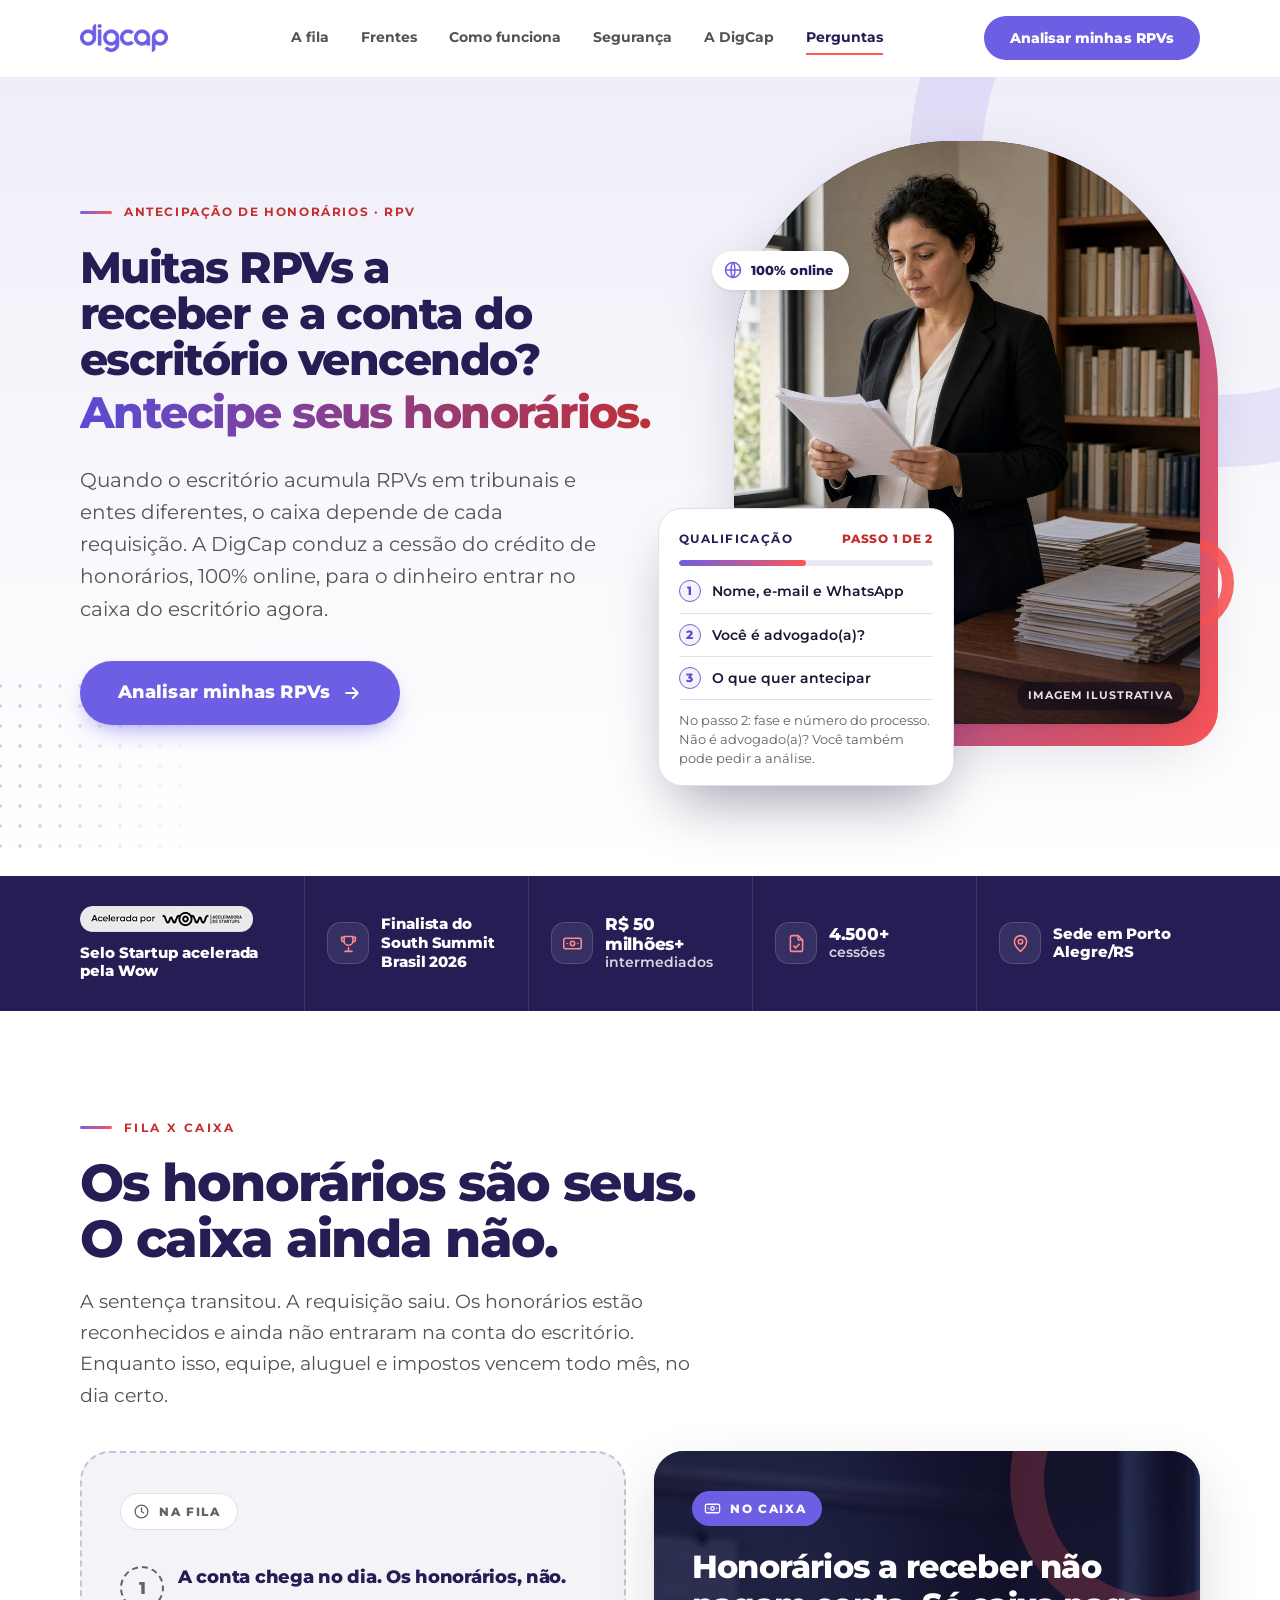
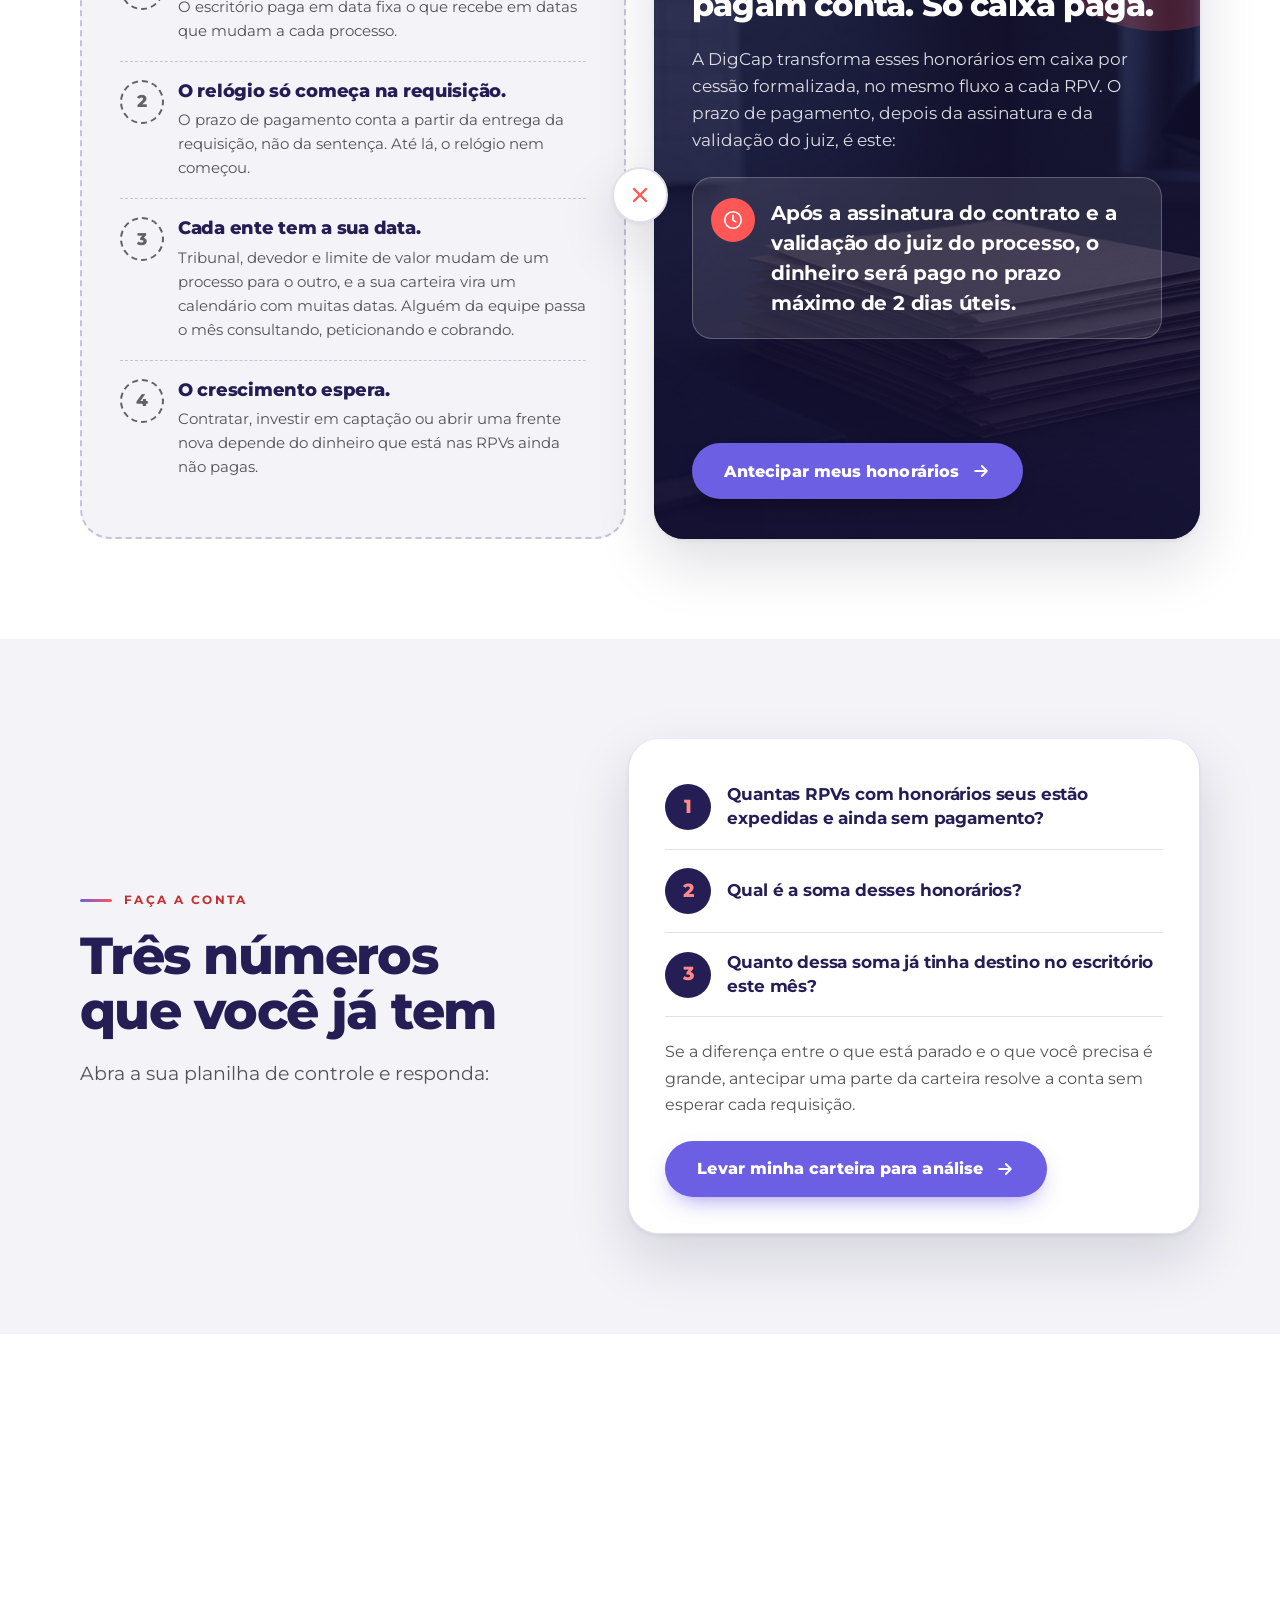
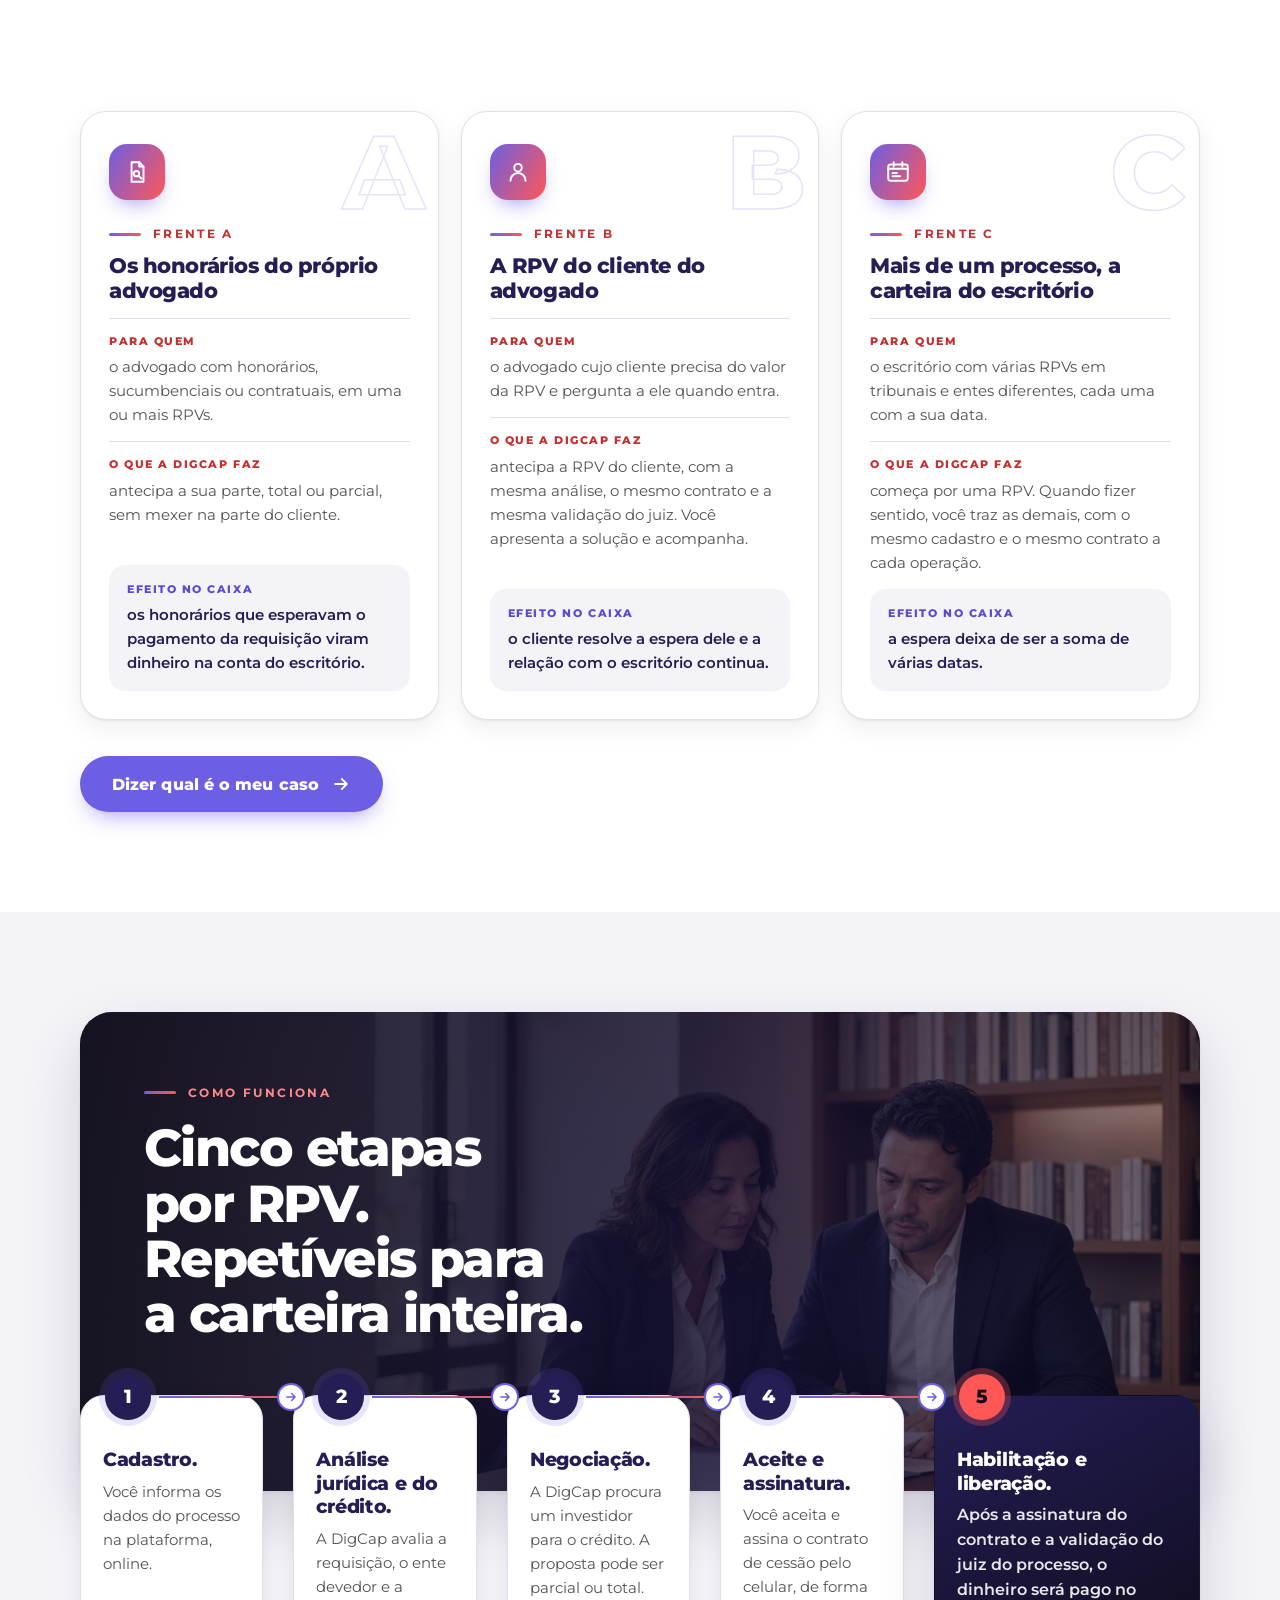
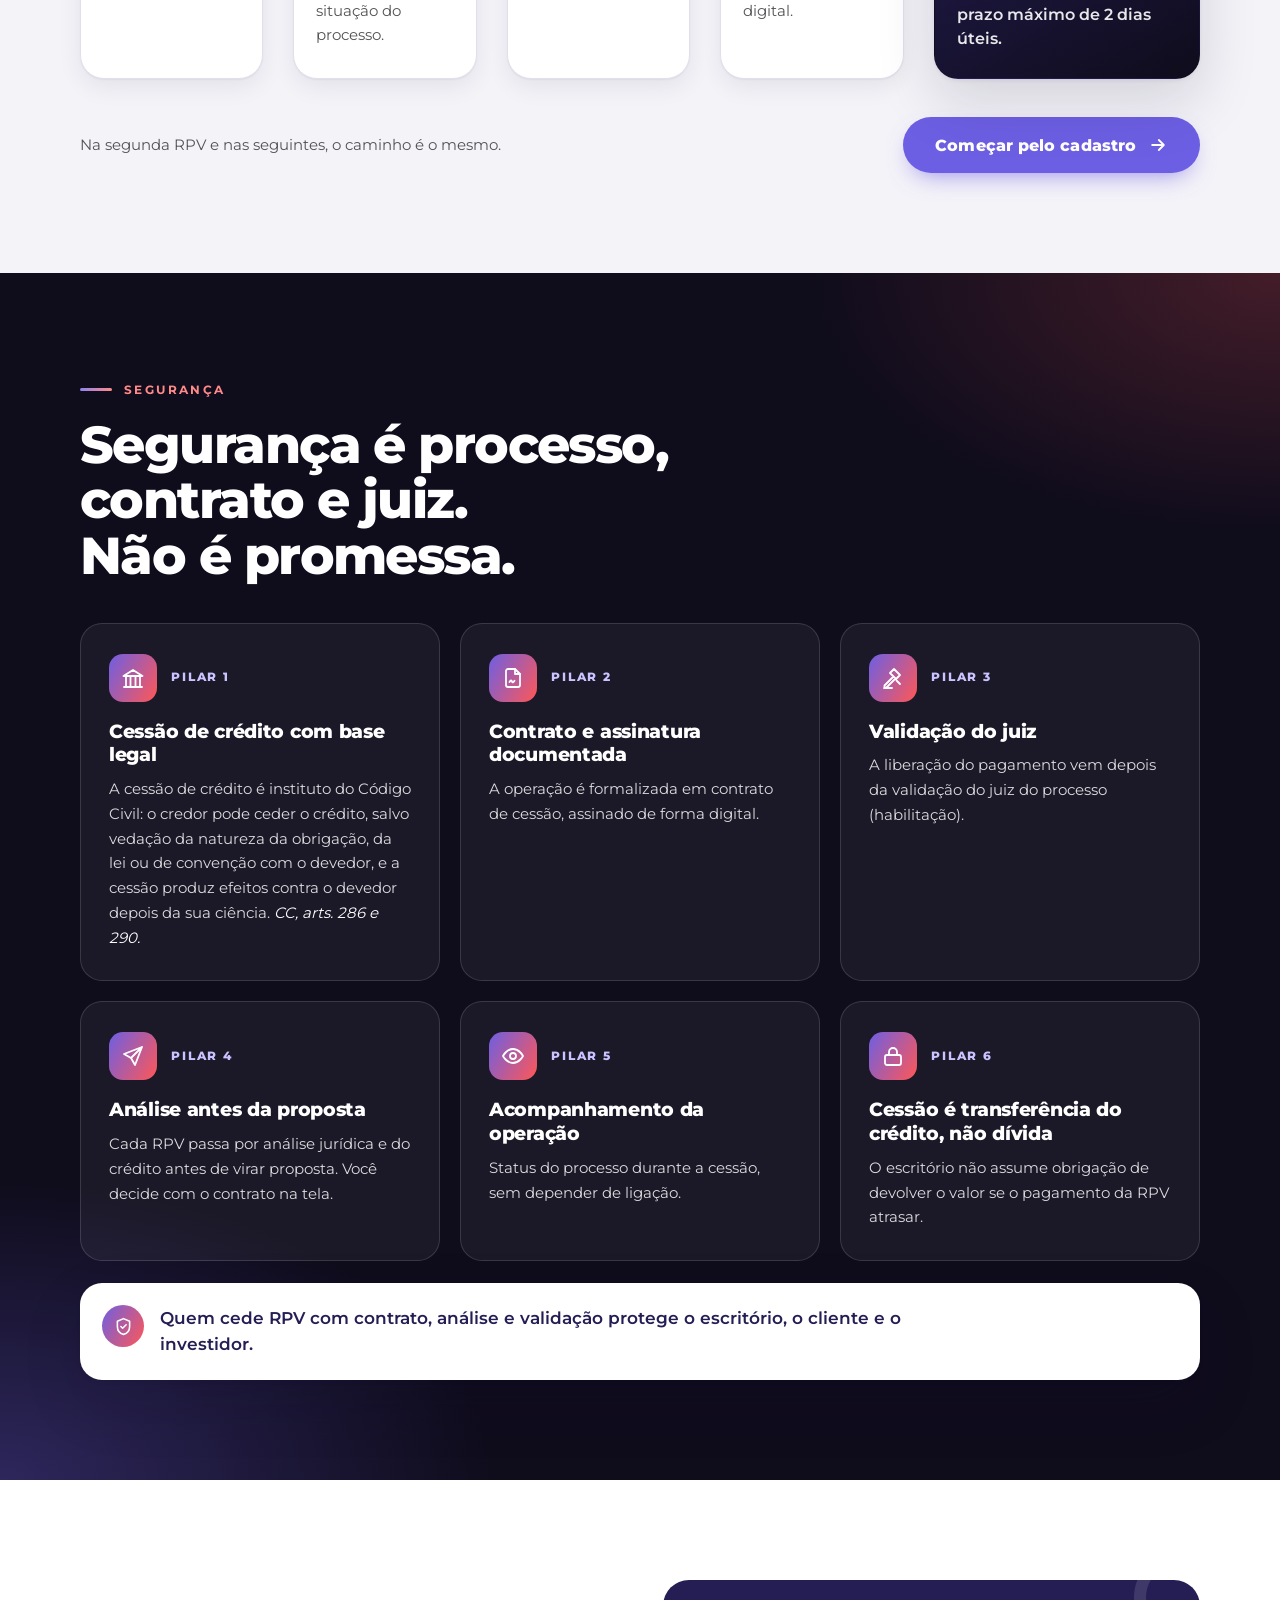
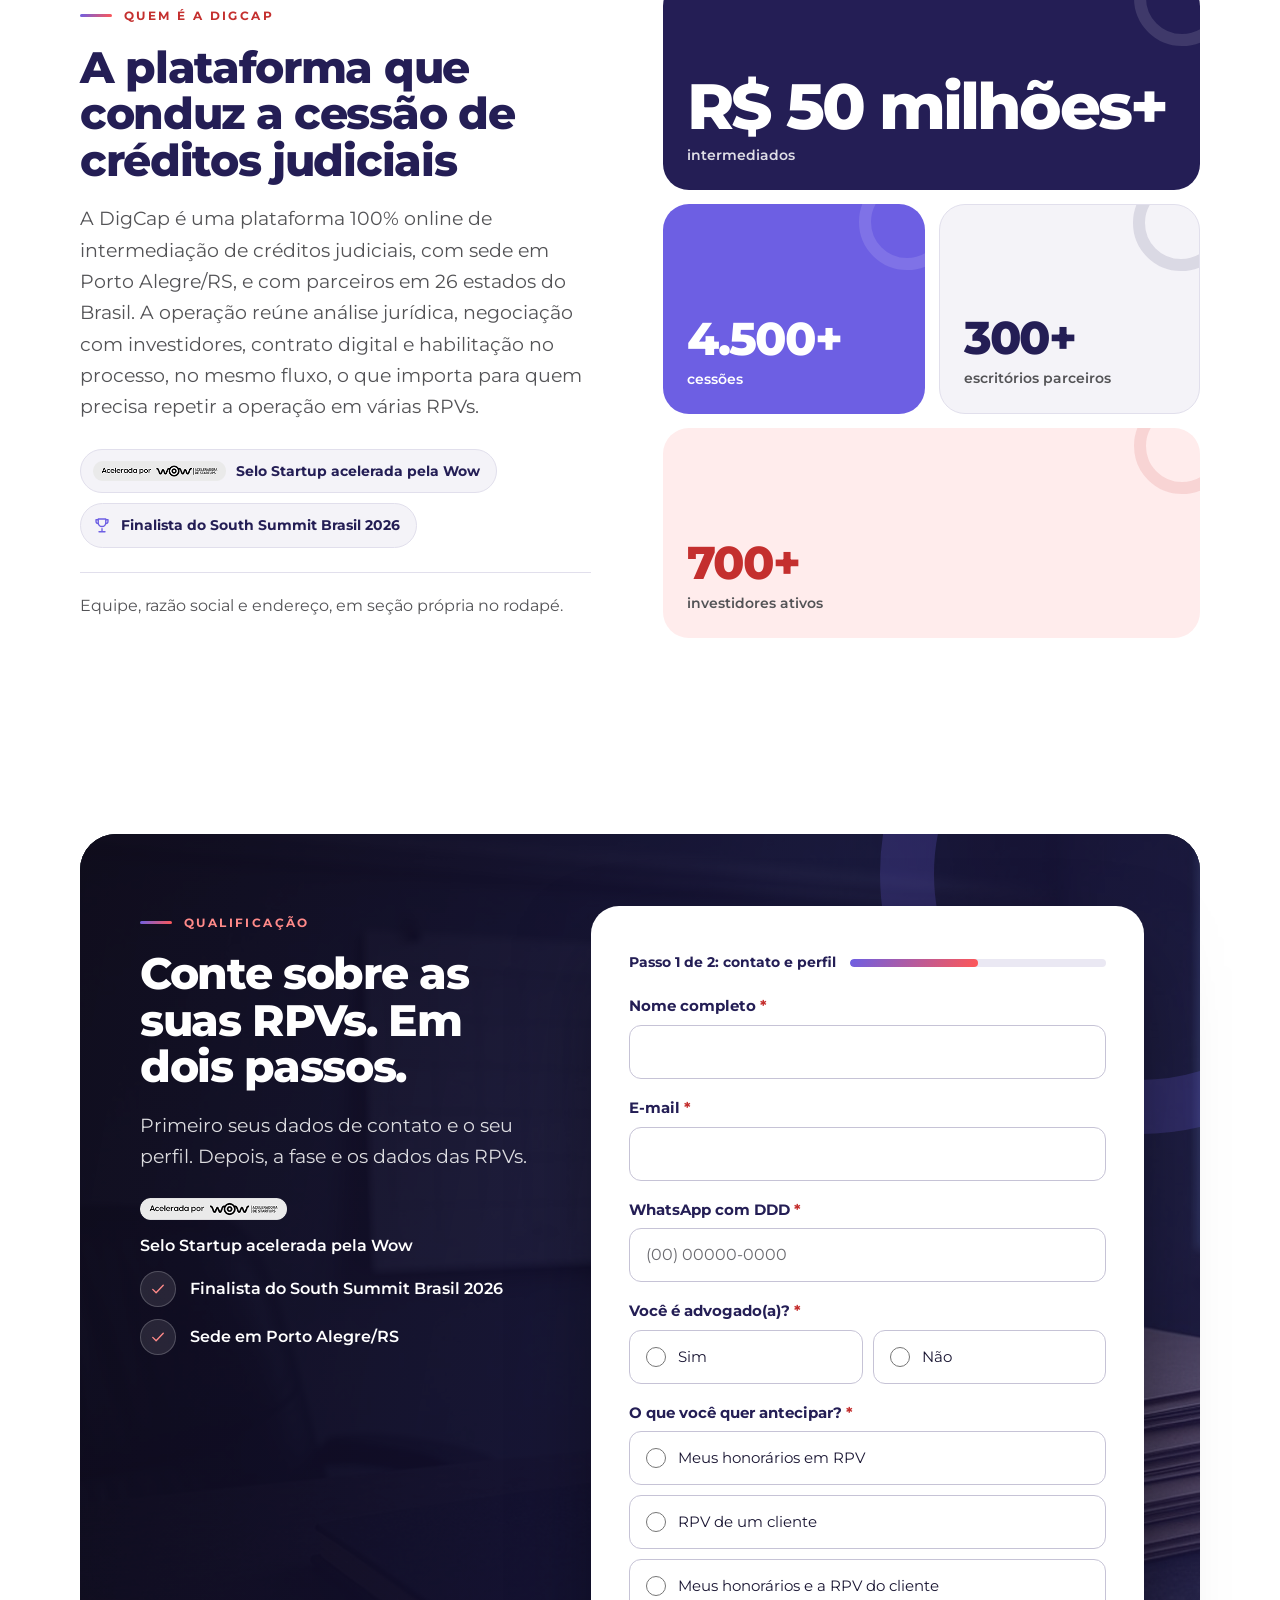
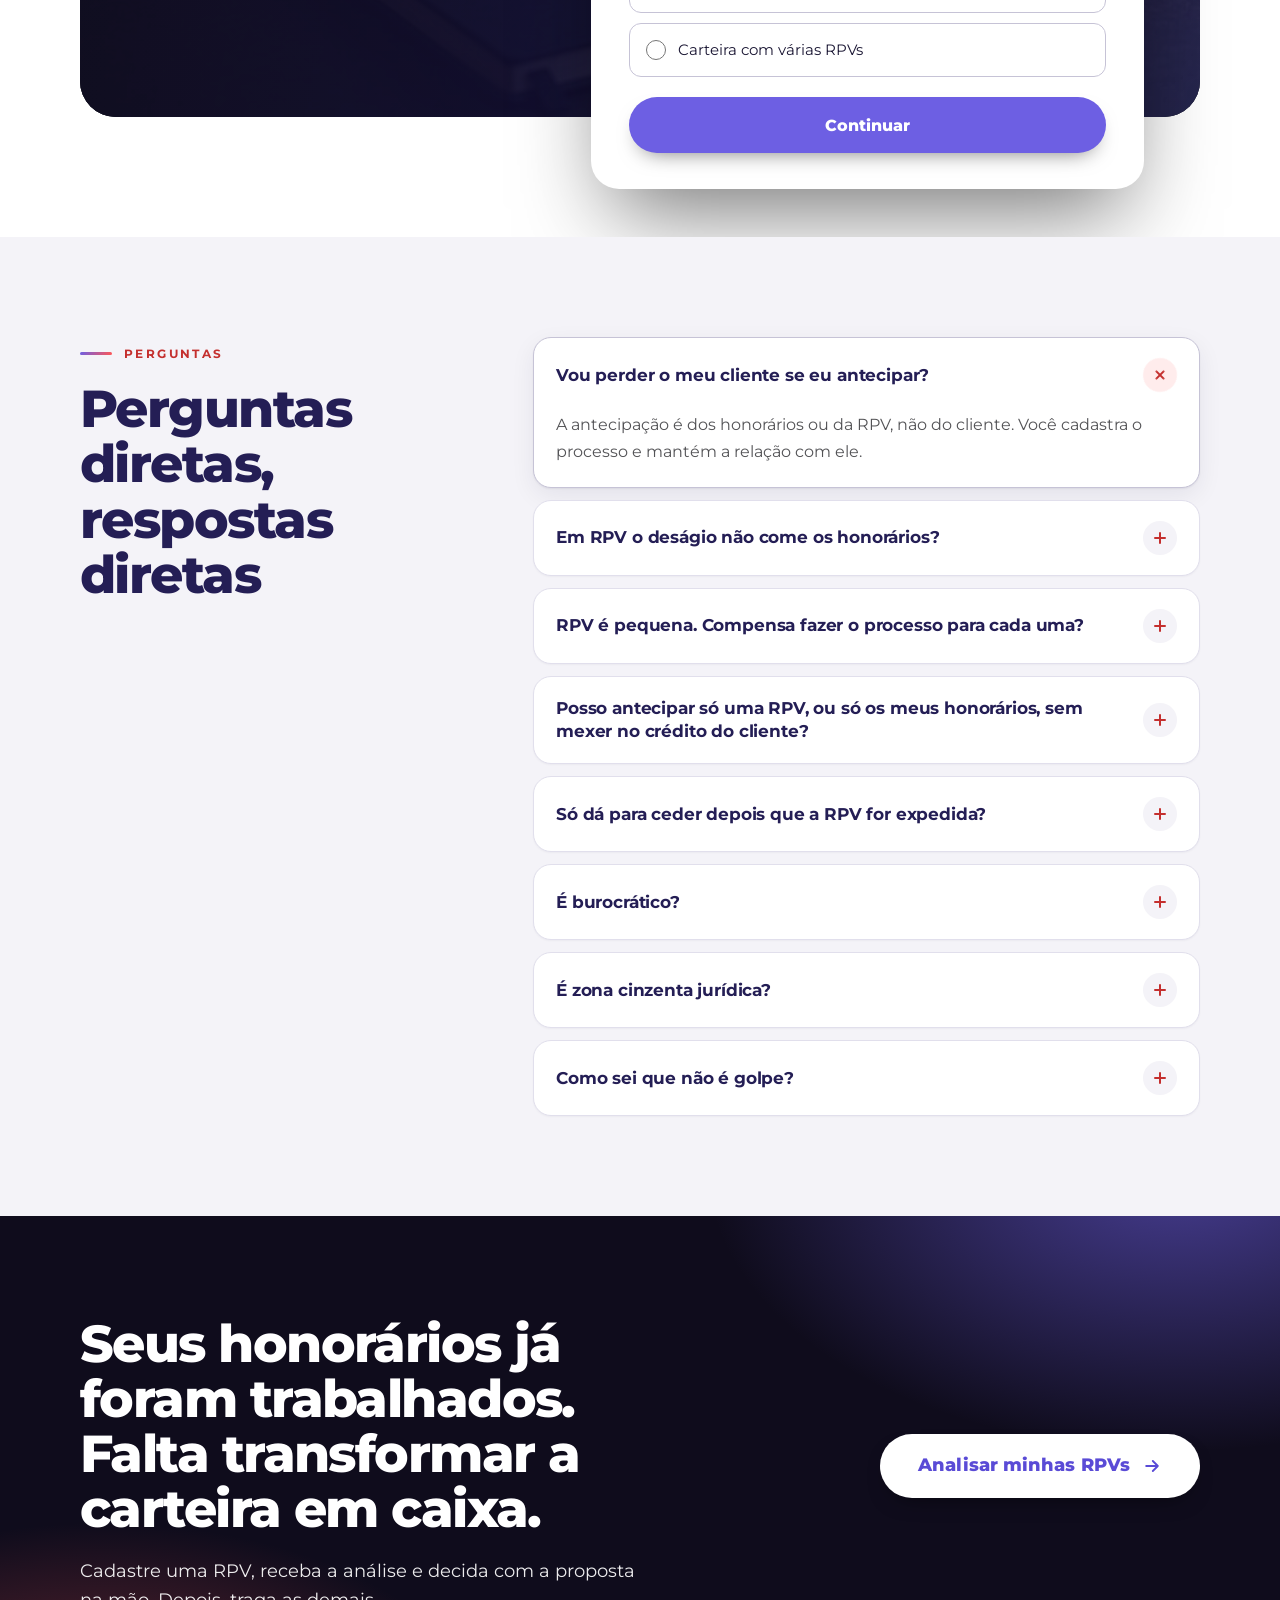
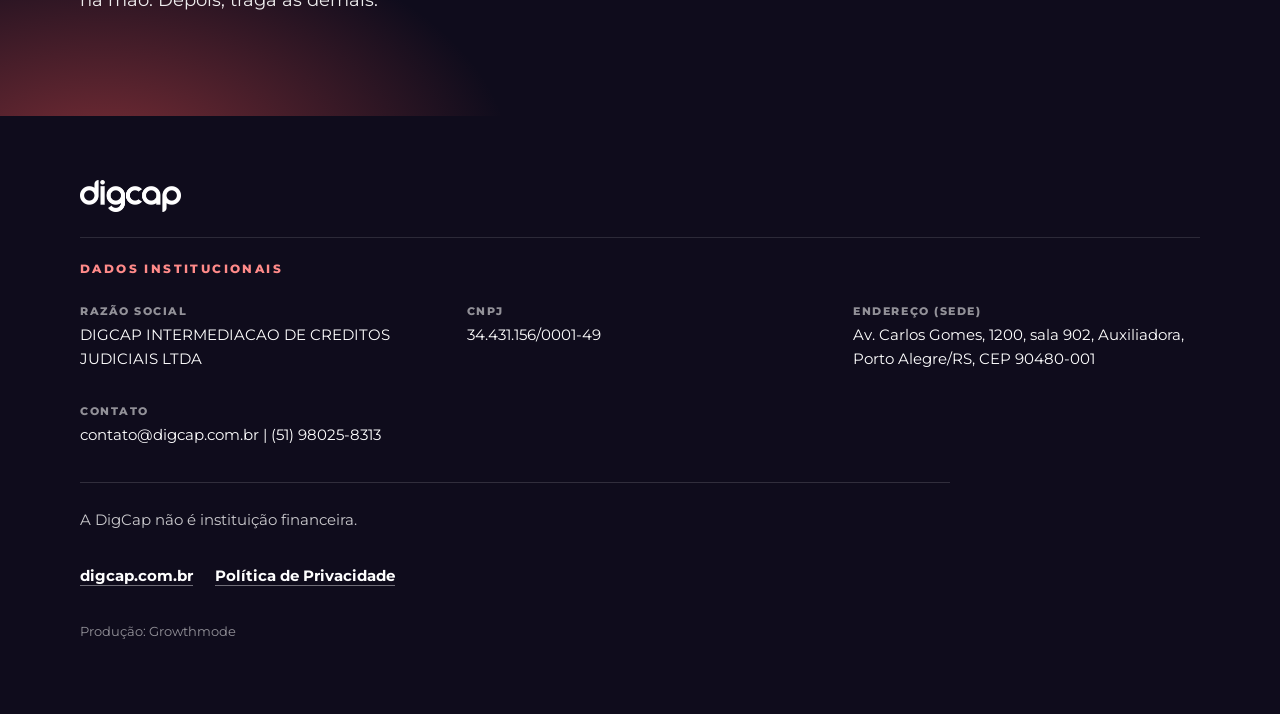
==== commit f3aaff7a: "DigCap v4: form 27/11 (pergunta de quantidade + % de honorários) Co-authored-by: Luiz Felipe C. Vacc" ====
--- a/rpv-v4/index.html
+++ b/rpv-v4/index.html
@@ -1,5 +1,5 @@
 <!DOCTYPE html>
-<html lang="pt-BR" data-direcao="v4" data-headline="A" data-form-step="1" data-perfil="advogado" data-whatsapp="off" data-internal="off" data-frente="rpv">
+<html lang="pt-BR" data-direcao="v4" data-headline="A" data-form-step="1" data-perfil="advogado" data-honorarios="opcional" data-whatsapp="off" data-internal="off" data-frente="rpv">
 <head>
 <meta charset="utf-8"><meta name="viewport" content="width=device-width, initial-scale=1">
 <title>Antecipação de honorários de RPV | DigCap</title>
@@ -49,7 +49,7 @@
 <input type="hidden" name="lp_frente" id="lp_frente" value="rpv">
 <input type="hidden" name="lp_variant" id="lp_variant" value="frente-rpv-v4">
 <input type="hidden" name="headline_variant" id="headline_variant" value="A">
-<input type="hidden" name="submitted_at" id="submitted_at"></div><div class="fstep" id="step-1"><div class="field" id="field-nome"><label class="lbl" for="nome">Nome completo<span class="req" aria-hidden="true"> *</span></label><input class="ctl" id="nome" name="nome" autocomplete="name"><p class="field-error">Informe seu nome completo.</p></div><div class="field" id="field-email"><label class="lbl" for="email">E-mail<span class="req" aria-hidden="true"> *</span></label><input class="ctl" type="email" id="email" name="email" autocomplete="email"><p class="field-error">Informe um e-mail válido.</p></div><div class="field" id="field-telefone"><label class="lbl" for="telefone">WhatsApp com DDD<span class="req" aria-hidden="true"> *</span></label><input class="ctl" type="tel" id="telefone" name="telefone" autocomplete="tel" placeholder="(00) 00000-0000"><p class="field-error">Informe um WhatsApp com DDD.</p></div><fieldset class="field" id="field-advogado"><legend class="lbl">Você é advogado(a)?<span class="req" aria-hidden="true"> *</span></legend><div class="choices row"><label class="choice"><input type="radio" name="e_advogado" value="sim"> <span>Sim</span></label><label class="choice"><input type="radio" name="e_advogado" value="nao"> <span>Não</span></label></div><p class="perfil-note pf-tit" role="status">Sem problema. Se a RPV é sua ou da sua família, você também pode pedir uma análise. Responda as próximas perguntas e um especialista da DigCap entra em contato.</p><p class="field-error">Selecione uma opção.</p></fieldset><fieldset class="field pf-adv" id="field-o-que"><legend class="lbl">O que você quer antecipar?<span class="req" aria-hidden="true"> *</span></legend><div class="choices"><label class="choice"><input type="radio" name="o_que_antecipar" value="honorarios"> <span>Meus honorários em RPV</span></label><label class="choice"><input type="radio" name="o_que_antecipar" value="credito_cliente"> <span>RPV de um cliente</span></label><label class="choice"><input type="radio" name="o_que_antecipar" value="honorarios_e_credito_cliente"> <span>Meus honorários e a RPV do cliente</span></label><label class="choice"><input type="radio" name="o_que_antecipar" value="carteira"> <span>Carteira com várias RPVs</span></label></div><p class="field-error">Selecione uma opção.</p></fieldset><fieldset class="field pf-tit" id="field-o-que-tit"><legend class="lbl">O que você quer antecipar?<span class="req" aria-hidden="true"> *</span></legend><div class="choices"><label class="choice"><input type="radio" name="o_que_antecipar_titular" value="credito_proprio"> <span>Uma RPV em meu nome</span></label><label class="choice"><input type="radio" name="o_que_antecipar_titular" value="credito_heranca"> <span>Uma RPV de herança ou de familiar</span></label><label class="choice"><input type="radio" name="o_que_antecipar_titular" value="nao_sei"> <span>Ainda não sei, quero entender</span></label></div><p class="field-error">Selecione uma opção.</p></fieldset><div class="actions"><button type="button" class="btn btn-p" id="btn-continuar">Continuar</button></div></div><div class="fstep" id="step-2"><div class="field" id="field-fase"><label class="lbl" for="fase">Fase do processo<span class="req" aria-hidden="true"> *</span></label><select class="ctl" id="fase" name="fase"><option value="">Selecione</option><option value="antes_expedicao">Em andamento, antes da expedição da RPV</option><option value="expedido">RPV expedida, aguardando pagamento</option><option value="nao_sei">Não sei informar</option></select><p class="field-error">Selecione a fase.</p></div><fieldset class="field pf-adv" id="field-qtd"><legend class="lbl">Quantas RPVs o escritório tem expedidas e sem pagamento?<span class="req" aria-hidden="true"> *</span></legend><div class="choices row"><label class="choice"><input type="radio" name="qtd_processos" value="1"> <span>1</span></label><label class="choice"><input type="radio" name="qtd_processos" value="2_a_10"> <span>2 a 10</span></label><label class="choice"><input type="radio" name="qtd_processos" value="mais_de_10"> <span>Mais de 10</span></label></div><p class="field-error">Selecione uma opção.</p></fieldset><fieldset class="field pf-tit" id="field-tem-adv"><legend class="lbl">O processo tem advogado(a)?<span class="req" aria-hidden="true"> *</span></legend><div class="choices row"><label class="choice"><input type="radio" name="tem_advogado" value="sim"> <span>Sim</span></label><label class="choice"><input type="radio" name="tem_advogado" value="nao"> <span>Não</span></label><label class="choice"><input type="radio" name="tem_advogado" value="nao_sei"> <span>Não sei</span></label></div><p class="field-error">Selecione uma opção.</p></fieldset><div class="field" id="field-processo"><label class="lbl" for="processo">Número do processo<span class="req" aria-hidden="true"> *</span></label><input class="ctl" id="processo" name="processo" required aria-required="true" type="text" inputmode="numeric" autocomplete="off" autocorrect="off" spellcheck="false" aria-describedby="processo-hint"><p class="field-hint" id="processo-hint">20 dígitos, ex.: 0001234-91.2019.8.26.0053. Use o número do processo (está na capa ou na intimação). Pode colar com ou sem pontuação.</p><p class="field-error">Informe o número do processo (20 dígitos, no formato 0000000-00.AAAA.J.TR.0000).</p></div><div class="field" id="field-consentimento"><label class="choice consent"><input type="checkbox" id="consentimento" name="consentimento" value="sim"><span>Li e concordo com a <a href="#aviso-privacidade">Política de Privacidade</a> da DigCap e autorizo o contato sobre a minha solicitação.</span></label><p class="field-error">É necessário concordar para enviar.</p></div><p class="submit-error" id="submit-error" role="alert">Não foi possível enviar agora. Tente novamente em instantes.</p><div class="actions"><button type="button" class="btn btn-s" id="btn-voltar">Voltar</button><button type="submit" class="btn btn-p" id="btn-enviar">Enviar para análise</button></div></div><div class="fstep" id="step-thanks" tabindex="-1"><div class="thanks" id="screen-obrigado"><h3>Recebemos seu cadastro</h3><p class="pf-adv">Recebemos seu cadastro. Um especialista da DigCap vai analisar as suas RPVs e entrar em contato.</p><p class="pf-tit">Um especialista da DigCap vai analisar as informações da sua RPV e falar com você pelo WhatsApp ou e-mail informado. Você só decide depois de conhecer a proposta, se houver uma.</p></div></div></form></div></div></div></div></section>
+<input type="hidden" name="submitted_at" id="submitted_at"></div><div class="fstep" id="step-1"><div class="field" id="field-nome"><label class="lbl" for="nome">Nome completo<span class="req" aria-hidden="true"> *</span></label><input class="ctl" id="nome" name="nome" autocomplete="name"><p class="field-error">Informe seu nome completo.</p></div><div class="field" id="field-email"><label class="lbl" for="email">E-mail<span class="req" aria-hidden="true"> *</span></label><input class="ctl" type="email" id="email" name="email" autocomplete="email"><p class="field-error">Informe um e-mail válido.</p></div><div class="field" id="field-telefone"><label class="lbl" for="telefone">WhatsApp com DDD<span class="req" aria-hidden="true"> *</span></label><input class="ctl" type="tel" id="telefone" name="telefone" autocomplete="tel" placeholder="(00) 00000-0000"><p class="field-error">Informe um WhatsApp com DDD.</p></div><fieldset class="field" id="field-advogado"><legend class="lbl">Você é advogado(a)?<span class="req" aria-hidden="true"> *</span></legend><div class="choices row"><label class="choice"><input type="radio" name="e_advogado" value="sim"> <span>Sim</span></label><label class="choice"><input type="radio" name="e_advogado" value="nao"> <span>Não</span></label></div><p class="perfil-note pf-tit" role="status">Sem problema. Se a RPV é sua ou da sua família, você também pode pedir uma análise. Responda as próximas perguntas e um especialista da DigCap entra em contato.</p><p class="field-error">Selecione uma opção.</p></fieldset><fieldset class="field pf-adv" id="field-o-que"><legend class="lbl">O que você quer antecipar?<span class="req" aria-hidden="true"> *</span></legend><div class="choices"><label class="choice"><input type="radio" name="o_que_antecipar" value="honorarios"> <span>Meus honorários em RPV</span></label><label class="choice"><input type="radio" name="o_que_antecipar" value="credito_cliente"> <span>RPV de um cliente</span></label><label class="choice"><input type="radio" name="o_que_antecipar" value="honorarios_e_credito_cliente"> <span>Meus honorários e a RPV do cliente</span></label><label class="choice"><input type="radio" name="o_que_antecipar" value="carteira"> <span>Carteira com várias RPVs</span></label></div><p class="field-error">Selecione uma opção.</p></fieldset><fieldset class="field pf-tit" id="field-o-que-tit"><legend class="lbl">O que você quer antecipar?<span class="req" aria-hidden="true"> *</span></legend><div class="choices"><label class="choice"><input type="radio" name="o_que_antecipar_titular" value="credito_proprio"> <span>Uma RPV em meu nome</span></label><label class="choice"><input type="radio" name="o_que_antecipar_titular" value="credito_heranca"> <span>Uma RPV de herança ou de familiar</span></label><label class="choice"><input type="radio" name="o_que_antecipar_titular" value="nao_sei"> <span>Ainda não sei, quero entender</span></label></div><p class="field-error">Selecione uma opção.</p></fieldset><div class="actions"><button type="button" class="btn btn-p" id="btn-continuar">Continuar</button></div></div><div class="fstep" id="step-2"><div class="field" id="field-fase"><label class="lbl" for="fase">Fase do processo<span class="req" aria-hidden="true"> *</span></label><select class="ctl" id="fase" name="fase"><option value="">Selecione</option><option value="antes_expedicao">Em andamento, antes da expedição da RPV</option><option value="expedido">RPV expedida, aguardando pagamento</option><option value="nao_sei">Não sei informar</option></select><p class="field-error">Selecione a fase.</p></div><fieldset class="field pf-adv" id="field-qtd"><legend class="lbl">Se as propostas fizerem sentido, quantas RPVs o escritório teria para antecipar?<span class="req" aria-hidden="true"> *</span></legend><div class="choices row"><label class="choice"><input type="radio" name="qtd_processos" value="1"> <span>1</span></label><label class="choice"><input type="radio" name="qtd_processos" value="2_a_10"> <span>2 a 10</span></label><label class="choice"><input type="radio" name="qtd_processos" value="mais_de_10"> <span>Mais de 10</span></label></div><p class="field-error">Selecione uma opção.</p></fieldset><fieldset class="field pf-tit" id="field-tem-adv"><legend class="lbl">O processo tem advogado(a)?<span class="req" aria-hidden="true"> *</span></legend><div class="choices row"><label class="choice"><input type="radio" name="tem_advogado" value="sim"> <span>Sim</span></label><label class="choice"><input type="radio" name="tem_advogado" value="nao"> <span>Não</span></label><label class="choice"><input type="radio" name="tem_advogado" value="nao_sei"> <span>Não sei</span></label></div><p class="field-error">Selecione uma opção.</p></fieldset><div class="field" id="field-processo"><label class="lbl" for="processo">Número do processo<span class="req" aria-hidden="true"> *</span></label><input class="ctl" id="processo" name="processo" required aria-required="true" type="text" inputmode="numeric" autocomplete="off" autocorrect="off" spellcheck="false" aria-describedby="processo-hint"><p class="field-hint" id="processo-hint">20 dígitos, ex.: 0001234-91.2019.8.26.0053. Use o número do processo (está na capa ou na intimação). Pode colar com ou sem pontuação.</p><p class="field-error">Informe o número do processo (20 dígitos, no formato 0000000-00.AAAA.J.TR.0000).</p></div><div class="field pf-adv" id="field-honorarios"><label class="lbl" for="percentual_honorarios">% de honorários neste processo<span class="req hon-req" aria-hidden="true"> *</span><span class="opt hon-opt"> (opcional)</span></label><div class="pct"><input class="ctl" id="percentual_honorarios" name="percentual_honorarios" type="text" inputmode="numeric" autocomplete="off" autocorrect="off" spellcheck="false" aria-describedby="honorarios-hint"><span class="pct-sym" aria-hidden="true">%</span></div><p class="field-hint" id="honorarios-hint">Número inteiro de 1 a 100, ex.: 30.</p><p class="field-error">Informe o % de honorários neste processo, de 1 a 100.</p></div><div class="field" id="field-consentimento"><label class="choice consent"><input type="checkbox" id="consentimento" name="consentimento" value="sim"><span>Li e concordo com a <a href="#aviso-privacidade">Política de Privacidade</a> da DigCap e autorizo o contato sobre a minha solicitação.</span></label><p class="field-error">É necessário concordar para enviar.</p></div><p class="submit-error" id="submit-error" role="alert">Não foi possível enviar agora. Tente novamente em instantes.</p><div class="actions"><button type="button" class="btn btn-s" id="btn-voltar">Voltar</button><button type="submit" class="btn btn-p" id="btn-enviar">Enviar para análise</button></div></div><div class="fstep" id="step-thanks" tabindex="-1"><div class="thanks" id="screen-obrigado"><h3>Recebemos seu cadastro</h3><p class="pf-adv">Recebemos seu cadastro. Um especialista da DigCap vai analisar as suas RPVs e entrar em contato.</p><p class="pf-tit">Um especialista da DigCap vai analisar as informações da sua RPV e falar com você pelo WhatsApp ou e-mail informado. Você só decide depois de conhecer a proposta, se houver uma.</p></div></div></form></div></div></div></div></section>
 <section class="section sec-soft" id="faq" data-section="faq"><div class="container"><div class="faq3"><div class="head faq3-head reveal"><span class="eyebrow">Perguntas</span><h2>Perguntas diretas, respostas diretas</h2></div><div class="faq"><div class="faq-item is-open reveal"><h3><button type="button" class="faq-q" aria-expanded="true" aria-controls="faq-a0" id="faq-q0">Vou perder o meu cliente se eu antecipar?</button></h3><div class="faq-a" id="faq-a0" role="region" aria-labelledby="faq-q0"><p>A antecipação é dos honorários ou da RPV, não do cliente. Você cadastra o processo e mantém a relação com ele.</p></div></div><div class="faq-item reveal"><h3><button type="button" class="faq-q" aria-expanded="false" aria-controls="faq-a1" id="faq-q1">Em RPV o deságio não come os honorários?</button></h3><div class="faq-a" id="faq-a1" role="region" aria-labelledby="faq-q1"><p>O deságio depende do caso: valor, ente devedor, fase e previsão de pagamento. A DigCap analisa o crédito antes de propor, e aceitar ou não é decisão sua. Sem número aqui, porque número sem análise não ajuda quem precisa decidir.</p></div></div><div class="faq-item reveal"><h3><button type="button" class="faq-q" aria-expanded="false" aria-controls="faq-a2" id="faq-q2">RPV é pequena. Compensa fazer o processo para cada uma?</button></h3><div class="faq-a" id="faq-a2" role="region" aria-labelledby="faq-q2"><p>O cadastro é online, a assinatura é pelo celular e o caminho é o mesmo a cada RPV. A DigCap analisa se o valor e a fase justificam a operação.</p></div></div><div class="faq-item reveal"><h3><button type="button" class="faq-q" aria-expanded="false" aria-controls="faq-a3" id="faq-q3">Posso antecipar só uma RPV, ou só os meus honorários, sem mexer no crédito do cliente?</button></h3><div class="faq-a" id="faq-a3" role="region" aria-labelledby="faq-q3"><p>Pode. Você escolhe quais RPVs cadastrar e se antecipa só os seus honorários, a RPV de um cliente ou os dois. A proposta pode ser parcial ou total, e o titular decide sobre o crédito dele.</p></div></div><div class="faq-item reveal"><h3><button type="button" class="faq-q" aria-expanded="false" aria-controls="faq-a4" id="faq-q4">Só dá para ceder depois que a RPV for expedida?</button></h3><div class="faq-a" id="faq-a4" role="region" aria-labelledby="faq-q4"><p>Depende da fase e da análise do processo. O formulário pergunta a fase para a DigCap orientar.</p></div></div><div class="faq-item reveal"><h3><button type="button" class="faq-q" aria-expanded="false" aria-controls="faq-a5" id="faq-q5">É burocrático?</button></h3><div class="faq-a" id="faq-a5" role="region" aria-labelledby="faq-q5"><p>O cadastro é online, a assinatura é digital e a DigCap conduz a habilitação. Você não monta a petição sozinho.</p></div></div><div class="faq-item reveal"><h3><button type="button" class="faq-q" aria-expanded="false" aria-controls="faq-a6" id="faq-q6">É zona cinzenta jurídica?</button></h3><div class="faq-a" id="faq-a6" role="region" aria-labelledby="faq-q6"><p>A cessão de crédito tem base no Código Civil (arts. 286 e 290), e a DigCap trabalha com contrato, análise e validação do juiz. Para RPV, a base específica e os requisitos locais passam pela revisão jurídica da DigCap.</p></div></div><div class="faq-item reveal"><h3><button type="button" class="faq-q" aria-expanded="false" aria-controls="faq-a7" id="faq-q7">Como sei que não é golpe?</button></h3><div class="faq-a" id="faq-a7" role="region" aria-labelledby="faq-q7"><p>Confira razão social e CNPJ da empresa (no rodapé), o contrato antes da assinatura e a validação do juiz do processo. Se alguma etapa faltar, desconfie.</p></div></div></div></div></div></section>
 <section class="section cta3 cta4 on-dark" id="cta-final" data-section="cta-final"><div class="container cta3-in"><div class="cta3-txt"><h2 class="reveal">Seus honorários já foram trabalhados. Falta transformar a carteira em caixa.</h2><p class="sub reveal">Cadastre uma RPV, receba a análise e decida com a proposta na mão. Depois, traga as demais.</p></div><p class="btn-wrap reveal"><a class="btn btn-w btn-lg" href="#qualificacao">Analisar minhas RPVs <svg class="ico-s" viewBox="0 0 24 24" aria-hidden="true"><path d="M5 12h14M13 6l6 6-6 6"/></svg></a></p></div></section>
 </main>
--- a/rpv-v4/css/main.css
+++ b/rpv-v4/css/main.css
@@ -715,3 +715,10 @@
 html[data-perfil="titular"] .pf-adv{display:none!important}
 html:not([data-perfil="titular"]) .pf-tit{display:none!important}
 .perfil-note{margin-top:10px;padding:12px 14px;border-radius:var(--r-field);background:var(--soft);color:var(--ink);font-size:14px;line-height:1.45}
+
+/* Ajustes do formulário (27/11): campo "% de honorários neste processo" (só advogado) */
+.pct{display:flex;align-items:center;gap:10px}
+.pct .ctl{max-width:140px}
+.pct-sym{font-weight:800;font-size:18px;color:var(--navy)}
+html[data-honorarios="obrigatorio"] .hon-opt{display:none}
+html:not([data-honorarios="obrigatorio"]) .hon-req{display:none}
